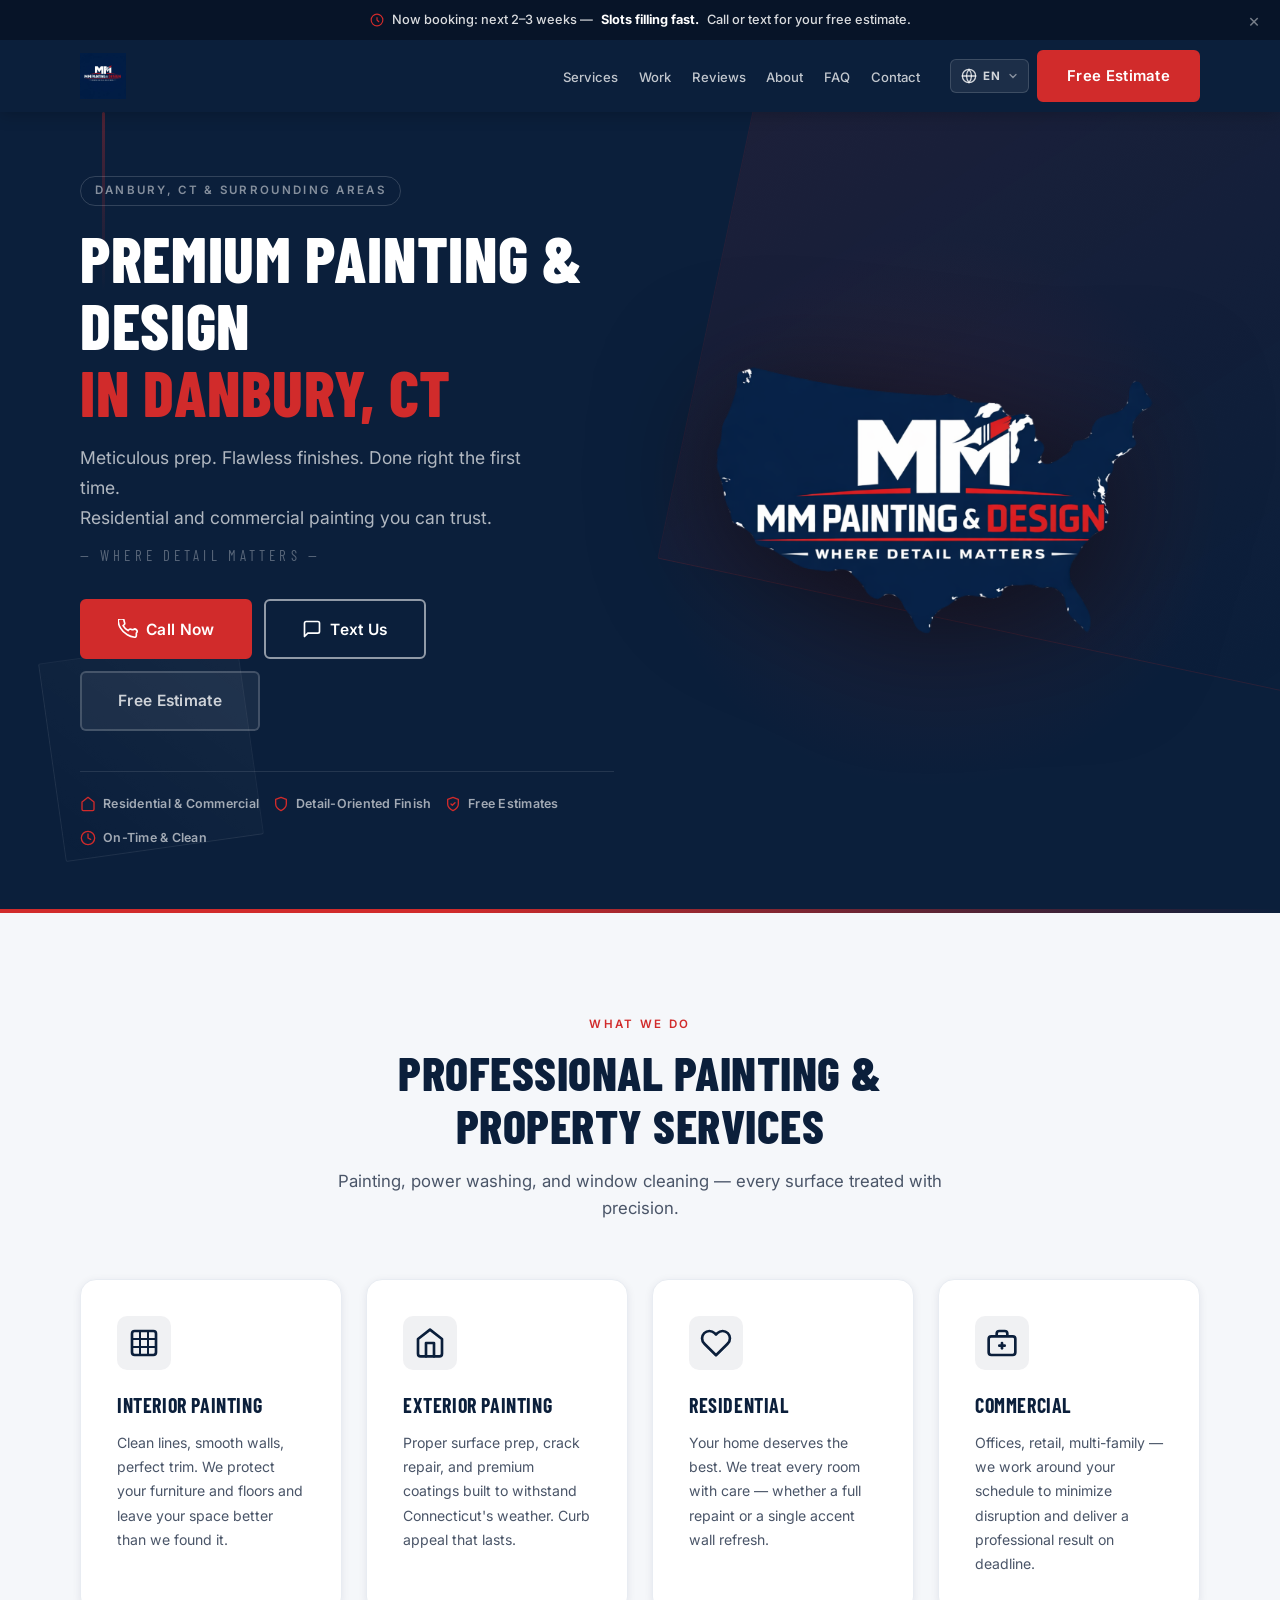
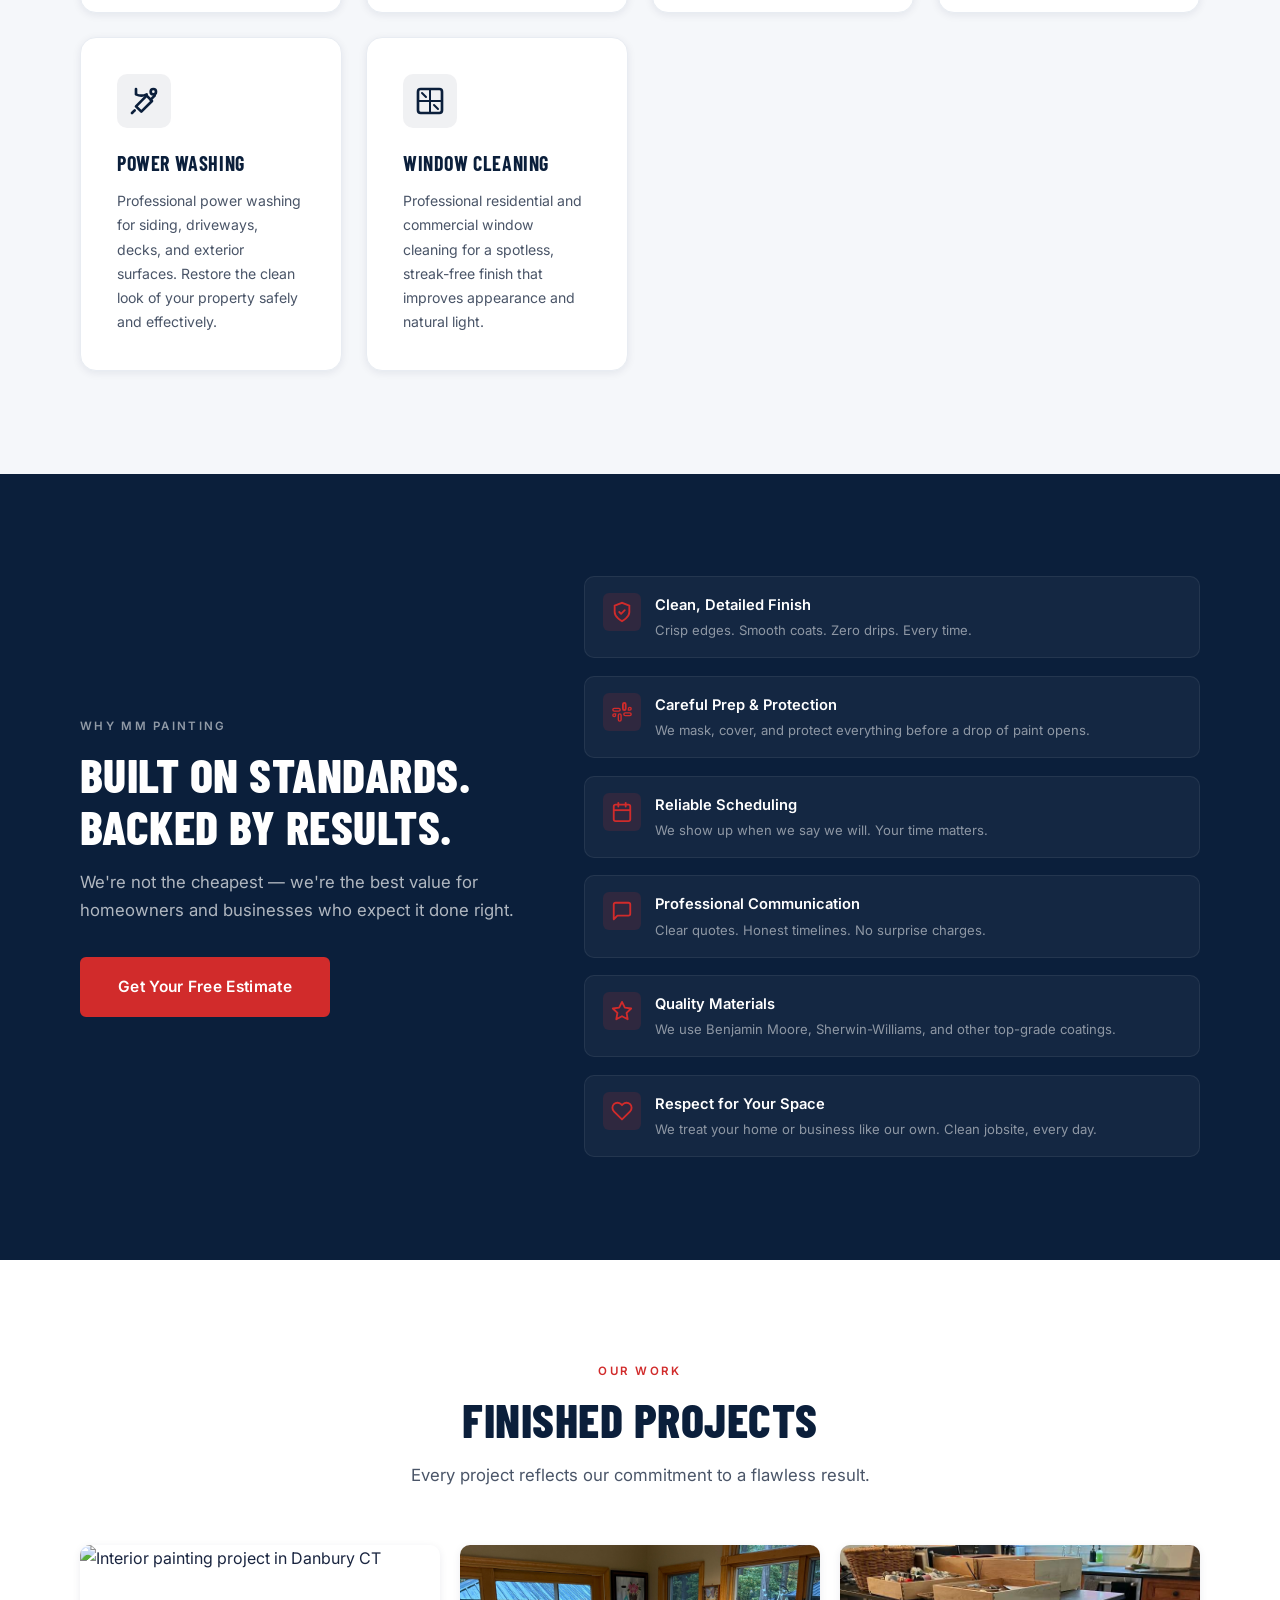
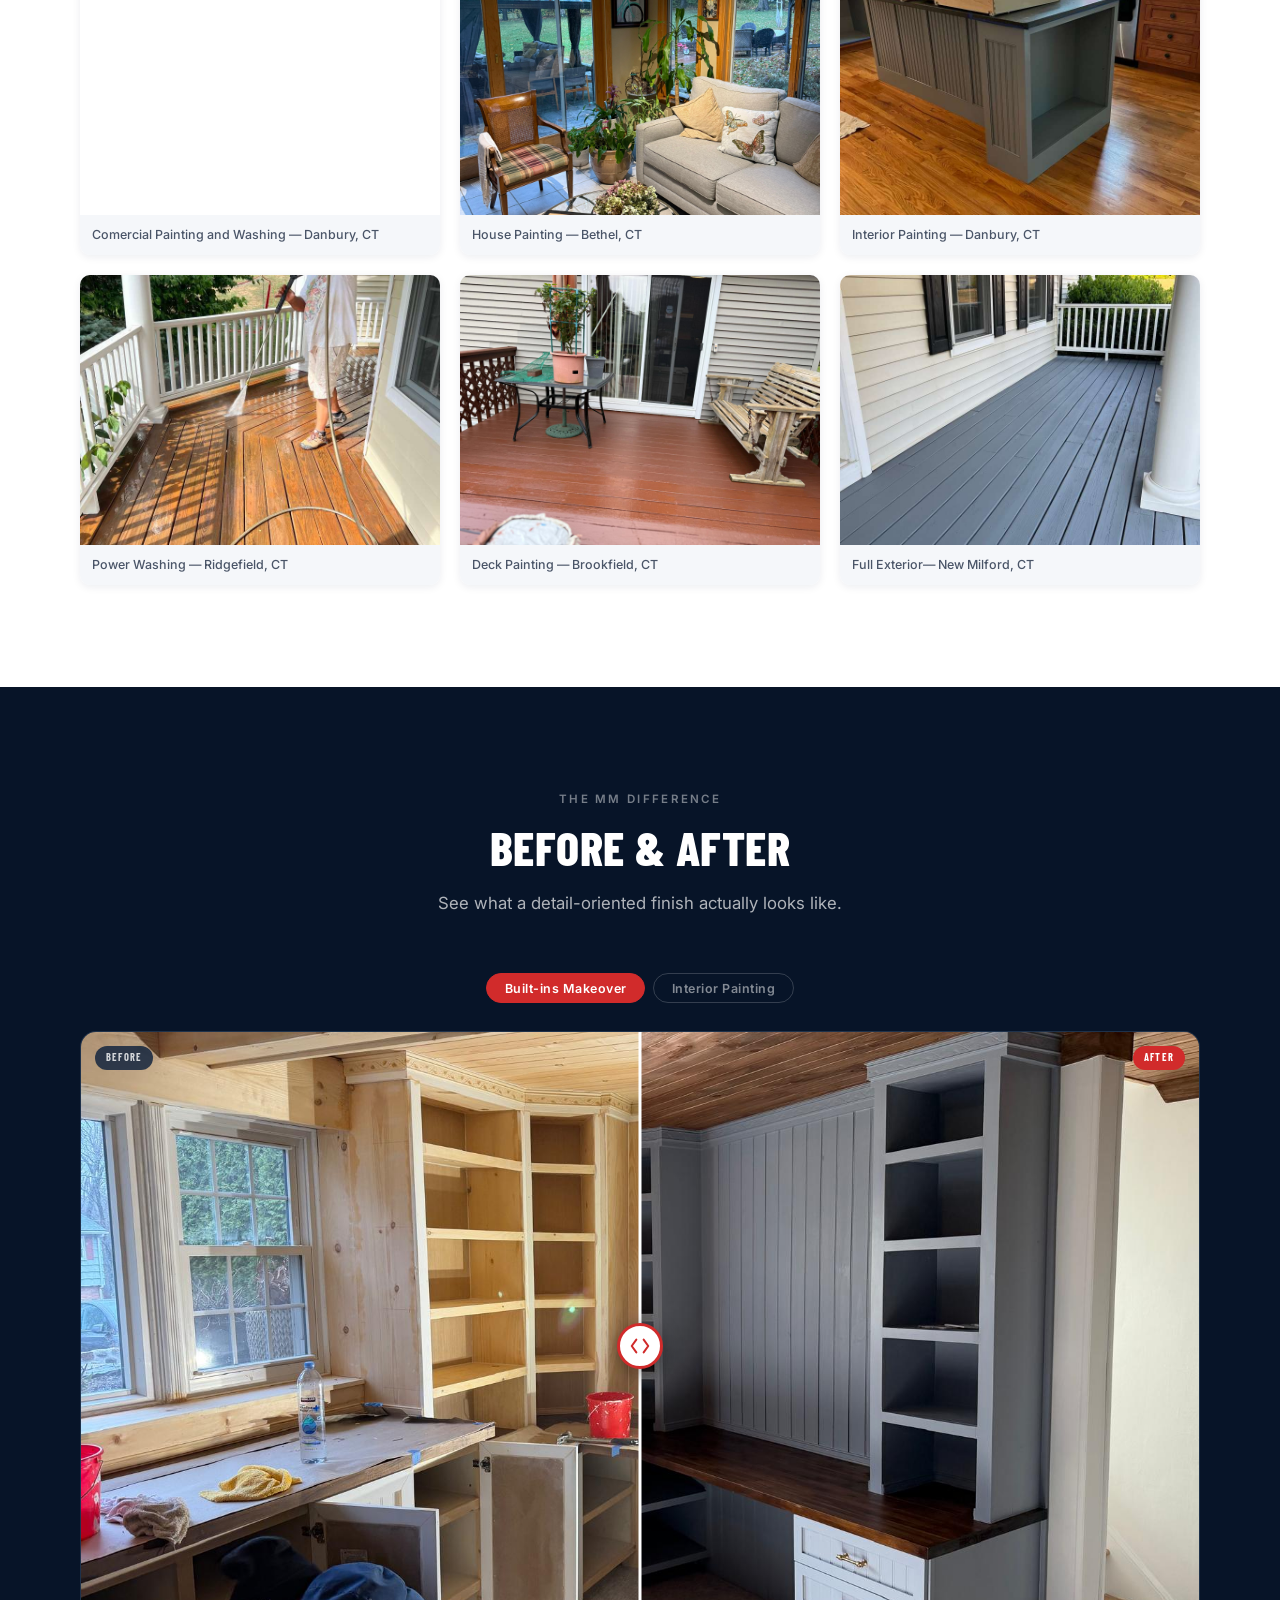
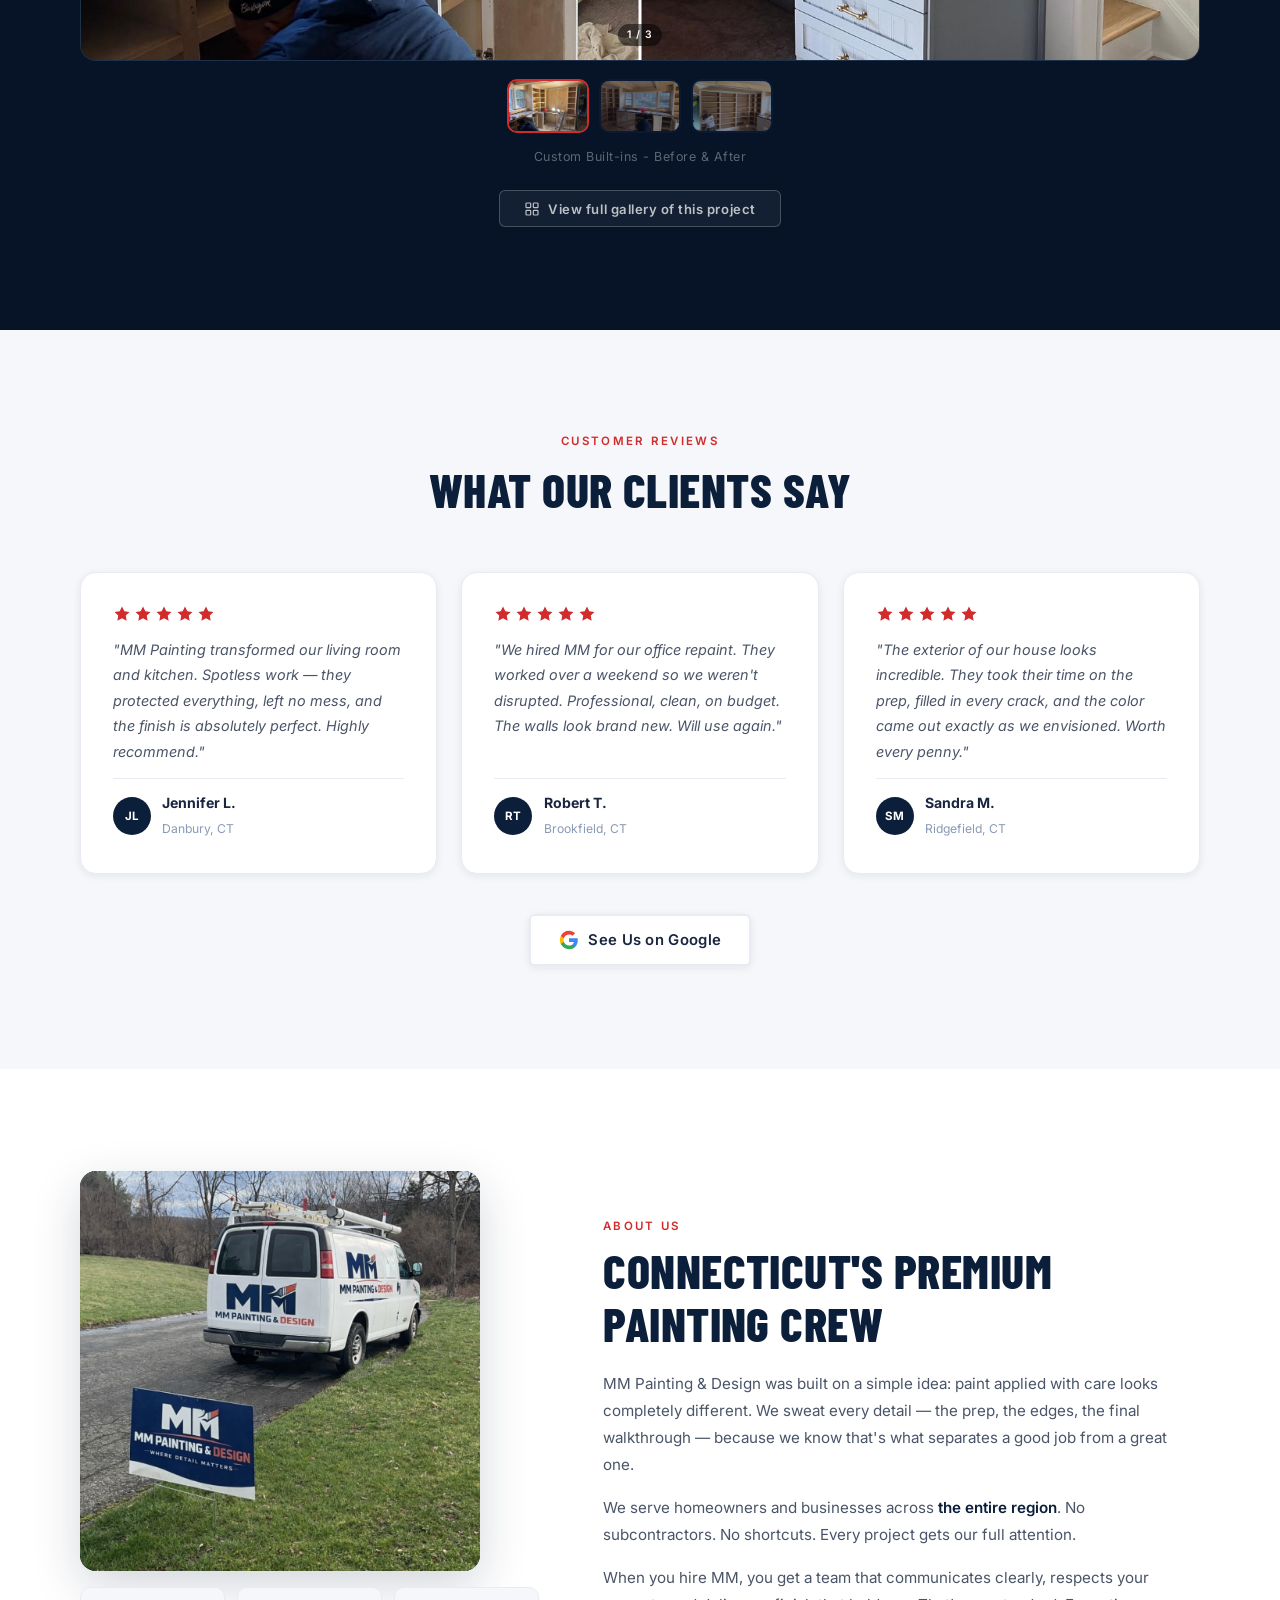
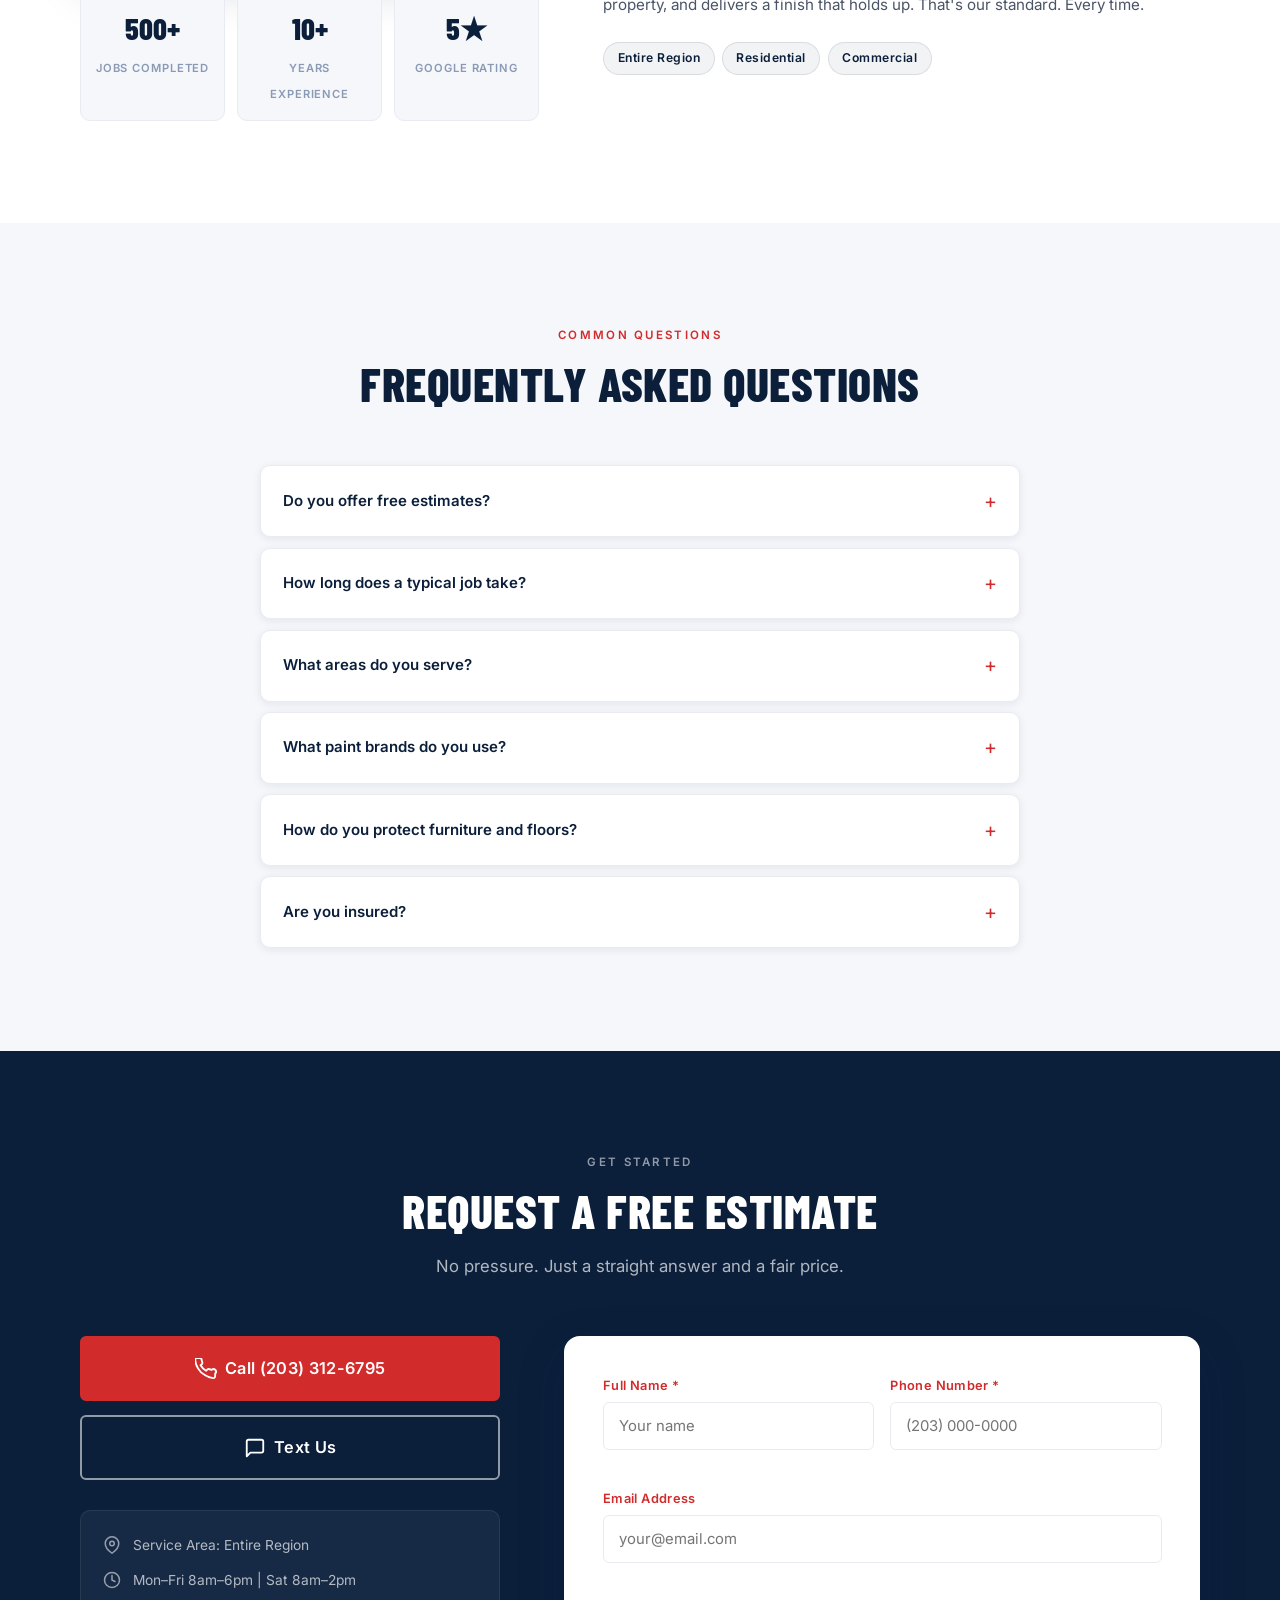
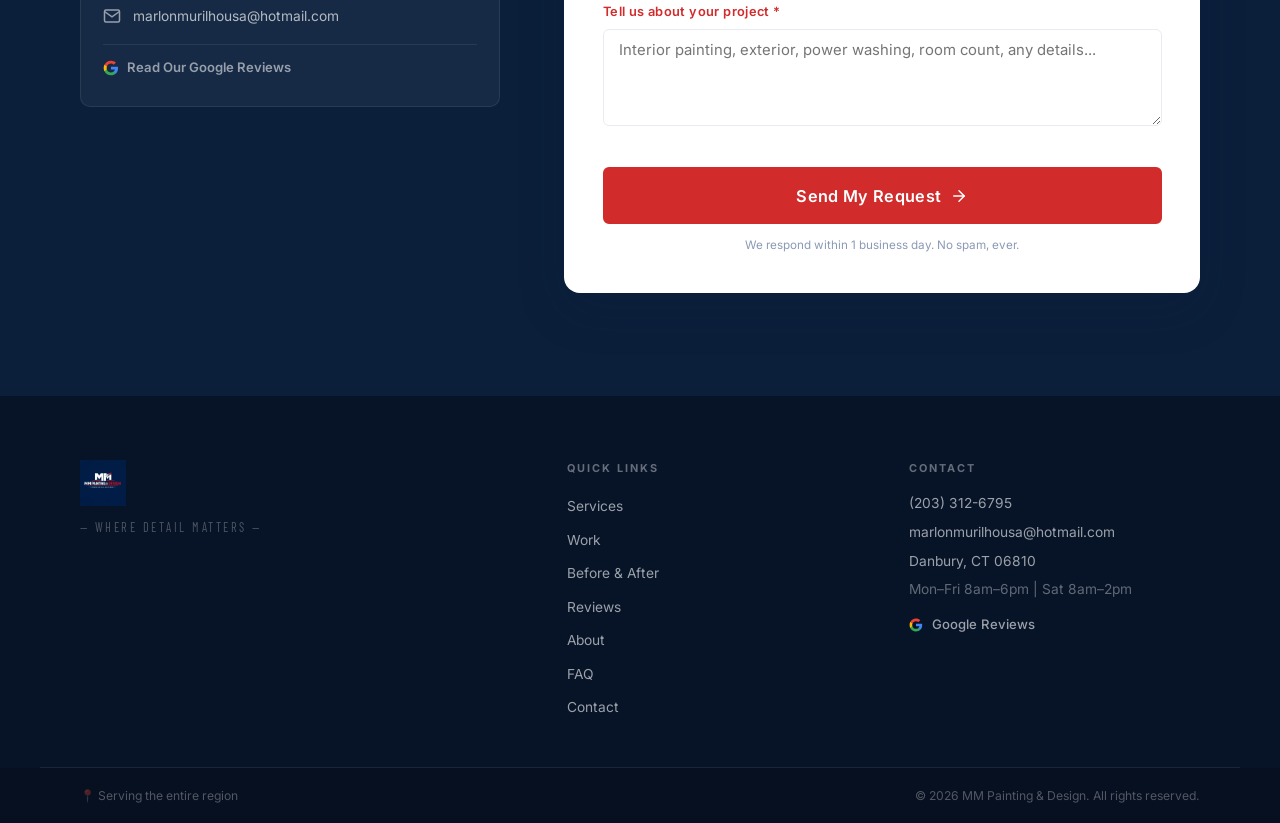
==== index.html @ 4b8ba96d "Add files via upload" ====
<!DOCTYPE html>
<html lang="en">
<head>
  <meta charset="UTF-8" />
  <meta name="viewport" content="width=device-width, initial-scale=1.0" />
  <meta http-equiv="X-UA-Compatible" content="IE=edge" />

  <title>MM Painting &amp; Design | Painting, Power Washing &amp; Window Cleaning in Danbury, CT</title>
  <meta name="description" content="MM Painting &amp; Design delivers premium residential and commercial painting, power washing, and window cleaning in Danbury, CT and surrounding areas. Detail-oriented finish. Free estimates. Call today." />
  <meta name="keywords" content="painting contractor Danbury CT, power washing Danbury CT, window cleaning Danbury CT, house painter Danbury, commercial painting Connecticut, interior painting Bethel CT, exterior painting Ridgefield CT" />
  <link rel="canonical" href="https://www.mmpaintingdesign.com/" />

  <meta property="og:title" content="MM Painting &amp; Design | Where Detail Matters" />
  <meta property="og:description" content="Premium residential &amp; commercial painting, power washing &amp; window cleaning in Danbury, CT. Detail-oriented. Reliable. Free estimates." />
  <meta property="og:type" content="website" />
  <meta property="og:url" content="https://www.mmpaintingdesign.com/" />
  <meta property="og:image" content="https://www.mmpaintingdesign.com/mm-logo-main.png" />
  <meta property="og:locale" content="en_US" />
  <meta name="twitter:card" content="summary_large_image" />

  <script type="application/ld+json">
  {
    "@context": "https://schema.org",
    "@type": "LocalBusiness",
    "name": "MM Painting & Design",
    "description": "Premium residential and commercial painting, power washing, and window cleaning services in Danbury, CT and surrounding areas.",
    "url": "https://www.mmpaintingdesign.com",
    "telephone": "+12033126795",
    "email": "marlonmurilhousa@hotmail.com",
    "image": "https://www.mmpaintingdesign.com/mm-logo-main.png",
    "slogan": "Where Detail Matters",
    "priceRange": "$$",
    "address": {
      "@type": "PostalAddress",
      "addressLocality": "Danbury",
      "addressRegion": "CT",
      "postalCode": "06810",
      "addressCountry": "US"
    },
    "geo": { "@type": "GeoCoordinates", "latitude": 41.3948, "longitude": -73.4540 },
    "openingHoursSpecification": [
      { "@type": "OpeningHoursSpecification", "dayOfWeek": ["Monday","Tuesday","Wednesday","Thursday","Friday"], "opens": "08:00", "closes": "18:00" },
      { "@type": "OpeningHoursSpecification", "dayOfWeek": "Saturday", "opens": "08:00", "closes": "14:00" }
    ],
    "areaServed": [
      {"@type":"City","name":"Danbury"},{"@type":"City","name":"Bethel"},
      {"@type":"City","name":"Brookfield"},{"@type":"City","name":"Ridgefield"},{"@type":"City","name":"New Milford"}
    ],
    "serviceType": ["Interior Painting","Exterior Painting","Residential Painting","Commercial Painting","Power Washing","Window Cleaning"],
    "contactPoint": {
      "@type": "ContactPoint",
      "telephone": "+12033126795",
      "email": "marlonmurilhousa@hotmail.com",
      "contactType": "customer service",
      "availableLanguage": ["English","Portuguese","Spanish"]
    }
  }
  </script>

  <link rel="stylesheet" href="styles.css" />
</head>
<body>

  <!-- ===== NOTIFICATION BAR ===== -->
  <div class="notif-bar" id="notifBar" role="status" aria-live="polite">
    <span>
      <svg width="14" height="14" viewBox="0 0 24 24" fill="none" aria-hidden="true"><circle cx="12" cy="12" r="10" stroke="#D12B2B" stroke-width="2"/><path d="M12 8v4l3 3" stroke="#D12B2B" stroke-width="2" stroke-linecap="round"/></svg>
      <span data-i18n="notif_text">Now booking: next 2–3 weeks — <strong>Slots filling fast.</strong> Call or text for your free estimate.</span>
    </span>
    <button class="notif-close" aria-label="Close notification" onclick="this.closest('.notif-bar').remove()">×</button>
  </div>

  <!-- ===== STICKY HEADER ===== -->
  <header class="site-header" id="siteHeader" role="banner">
    <div class="container header-inner">

      <!-- LOGO -->
      <a href="#hero" class="logo-link" aria-label="MM Painting &amp; Design - Home">
        <img src="logo-dark.png" alt="MM Painting &amp; Design" class="logo-img" width="160" height="56" loading="eager" />
      </a>

      <!-- DESKTOP NAV -->
      <nav class="main-nav" id="mainNav" role="navigation" aria-label="Main navigation">
        <ul class="nav-list" role="list">
          <li><a href="#services" class="nav-link" data-i18n="nav_services">Services</a></li>
          <li><a href="#work"     class="nav-link" data-i18n="nav_work">Work</a></li>
          <li><a href="#reviews"  class="nav-link" data-i18n="nav_reviews">Reviews</a></li>
          <li><a href="#about"    class="nav-link" data-i18n="nav_about">About</a></li>
          <li><a href="#faq"      class="nav-link" data-i18n="nav_faq">FAQ</a></li>
          <li><a href="#contact"  class="nav-link" data-i18n="nav_contact">Contact</a></li>
        </ul>

        <!-- LANGUAGE SWITCHER (desktop) -->
        <div class="lang-switcher" id="langSwitcher" role="navigation" aria-label="Language selector">
          <button class="lang-btn" id="langBtn" aria-haspopup="listbox" aria-expanded="false" aria-label="Select language">
            <svg width="16" height="16" viewBox="0 0 24 24" fill="none" aria-hidden="true" stroke="currentColor" stroke-width="2" stroke-linecap="round" stroke-linejoin="round"><circle cx="12" cy="12" r="10"/><line x1="2" y1="12" x2="22" y2="12"/><path d="M12 2a15.3 15.3 0 010 20M12 2a15.3 15.3 0 000 20"/></svg>
            <span class="lang-current" id="langCurrent">EN</span>
            <svg class="lang-chevron" width="12" height="12" viewBox="0 0 24 24" fill="none" aria-hidden="true" stroke="currentColor" stroke-width="2.5" stroke-linecap="round"><polyline points="6 9 12 15 18 9"/></svg>
          </button>
          <ul class="lang-dropdown" id="langDropdown" role="listbox" aria-label="Available languages" hidden>
            <li role="option" data-lang="en" aria-selected="true"><span class="lang-code">EN</span><span class="lang-name">English</span></li>
            <li role="option" data-lang="pt"><span class="lang-code">PT</span><span class="lang-name">Português</span></li>
            <li role="option" data-lang="es"><span class="lang-code">ES</span><span class="lang-name">Español</span></li>
          </ul>
        </div>

        <a href="#contact" class="btn btn-primary nav-cta" data-i18n="nav_cta">Free Estimate</a>
      </nav>

      <!-- HEADER RIGHT (mobile: lang + hamburger) -->
      <div class="header-right-mobile">
        <!-- LANGUAGE SWITCHER (mobile header) -->
        <div class="lang-switcher lang-switcher-mobile" id="langSwitcherMobile" role="navigation" aria-label="Language selector">
          <button class="lang-btn" id="langBtnMobile" aria-haspopup="listbox" aria-expanded="false" aria-label="Select language">
            <svg width="15" height="15" viewBox="0 0 24 24" fill="none" aria-hidden="true" stroke="currentColor" stroke-width="2" stroke-linecap="round" stroke-linejoin="round"><circle cx="12" cy="12" r="10"/><line x1="2" y1="12" x2="22" y2="12"/><path d="M12 2a15.3 15.3 0 010 20M12 2a15.3 15.3 0 000 20"/></svg>
            <span class="lang-current" id="langCurrentMobile">EN</span>
          </button>
          <ul class="lang-dropdown lang-dropdown-mobile" id="langDropdownMobile" role="listbox" hidden>
            <li role="option" data-lang="en" data-mobile="true" aria-selected="true"><span class="lang-code">EN</span><span class="lang-name">English</span></li>
            <li role="option" data-lang="pt" data-mobile="true"><span class="lang-code">PT</span><span class="lang-name">Português</span></li>
            <li role="option" data-lang="es" data-mobile="true"><span class="lang-code">ES</span><span class="lang-name">Español</span></li>
          </ul>
        </div>

        <button class="hamburger" id="hamburger" aria-label="Toggle navigation menu" aria-expanded="false" aria-controls="mobileNavOverlay">
          <span class="hamburger-line"></span>
          <span class="hamburger-line"></span>
          <span class="hamburger-line"></span>
        </button>
      </div>

    </div>
  </header>

  <!-- ===== MOBILE NAV OVERLAY ===== -->
  <div class="mobile-nav-overlay" id="mobileNavOverlay" aria-hidden="true">
    <nav class="mobile-nav" aria-label="Mobile navigation">
      <ul class="mobile-nav-list" role="list">
        <li><a href="#services" class="mobile-nav-link" data-i18n="nav_services">Services</a></li>
        <li><a href="#work"     class="mobile-nav-link" data-i18n="nav_work">Work</a></li>
        <li><a href="#reviews"  class="mobile-nav-link" data-i18n="nav_reviews">Reviews</a></li>
        <li><a href="#about"    class="mobile-nav-link" data-i18n="nav_about">About</a></li>
        <li><a href="#faq"      class="mobile-nav-link" data-i18n="nav_faq">FAQ</a></li>
        <li><a href="#contact"  class="mobile-nav-link" data-i18n="nav_contact">Contact</a></li>
      </ul>
      <div class="mobile-nav-actions">
        <a href="tel:+12033126795" class="btn btn-primary btn-full">
          <svg width="18" height="18" viewBox="0 0 24 24" fill="none" aria-hidden="true"><path d="M22 16.92v3a2 2 0 01-2.18 2 19.79 19.79 0 01-8.63-3.07A19.5 19.5 0 013.07 11 19.79 19.79 0 01.22 2.38 2 2 0 012.22 0h3a2 2 0 012 1.72c.127.96.361 1.903.7 2.81a2 2 0 01-.45 2.11L6.09 7.91a16 16 0 006 6l1.27-1.27a2 2 0 012.11-.45c.907.339 1.85.573 2.81.7A2 2 0 0122 16.92z" stroke="currentColor" stroke-width="2" stroke-linecap="round" stroke-linejoin="round"/></svg>
          <span data-i18n="btn_call">Call Now</span>
        </a>
        <a href="sms:+12033126795" class="btn btn-outline btn-full"><span data-i18n="btn_text">Text Us</span></a>
      </div>
    </nav>
  </div>

  <main>

    <!-- ===== HERO SECTION ===== -->
    <section class="hero" id="hero" aria-labelledby="heroHeading">
      <div class="hero-bg" aria-hidden="true">
        <div class="hero-geo hero-geo-1"></div>
        <div class="hero-geo hero-geo-2"></div>
        <div class="hero-geo hero-geo-3"></div>
        <div class="hero-accent-line"></div>
      </div>

      <div class="container hero-layout">

        <!-- LEFT: Text + CTAs -->
        <div class="hero-content">
          <div class="hero-eyebrow">
            <span class="eyebrow-text" data-i18n="hero_location">Danbury, CT &amp; Surrounding Areas</span>
          </div>
          <h1 class="hero-headline" id="heroHeading">
            <span data-i18n="hero_h1_line1">Premium Painting &amp; Design</span><br />
            <em class="hero-headline-em" data-i18n="hero_h1_line2">in Danbury, CT</em>
          </h1>
          <p class="hero-sub" data-i18n="hero_sub">
            Meticulous prep. Flawless finishes. Done right the first time.<br />
            Residential and commercial painting you can trust.
          </p>
          <p class="hero-tagline">— <span data-i18n="hero_tagline">Where Detail Matters</span> —</p>

          <div class="hero-ctas">
            <a href="tel:+12033126795" class="btn btn-primary btn-lg" aria-label="Call MM Painting &amp; Design at 203-312-6795">
              <svg width="20" height="20" viewBox="0 0 24 24" fill="none" aria-hidden="true"><path d="M22 16.92v3a2 2 0 01-2.18 2 19.79 19.79 0 01-8.63-3.07A19.5 19.5 0 013.07 11 19.79 19.79 0 01.22 2.38 2 2 0 012.22 0h3a2 2 0 012 1.72c.127.96.361 1.903.7 2.81a2 2 0 01-.45 2.11L6.09 7.91a16 16 0 006 6l1.27-1.27a2 2 0 012.11-.45c.907.339 1.85.573 2.81.7A2 2 0 0122 16.92z" stroke="currentColor" stroke-width="2" stroke-linecap="round" stroke-linejoin="round"/></svg>
              <span data-i18n="btn_call">Call Now</span>
            </a>
            <a href="sms:+12033126795" class="btn btn-outline-light btn-lg" aria-label="Text MM Painting &amp; Design">
              <svg width="20" height="20" viewBox="0 0 24 24" fill="none" aria-hidden="true"><path d="M21 15a2 2 0 01-2 2H7l-4 4V5a2 2 0 012-2h14a2 2 0 012 2z" stroke="currentColor" stroke-width="2" stroke-linecap="round" stroke-linejoin="round"/></svg>
              <span data-i18n="btn_text">Text Us</span>
            </a>
            <a href="#contact" class="btn btn-ghost-light btn-lg">
              <span data-i18n="btn_estimate">Free Estimate</span>
            </a>
          </div>

          <!-- Trust Badges -->
          <div class="trust-badges" role="list">
            <div class="trust-badge" role="listitem">
              <svg width="16" height="16" viewBox="0 0 24 24" fill="none" aria-hidden="true"><path d="M3 9l9-7 9 7v11a2 2 0 01-2 2H5a2 2 0 01-2-2z" stroke="#D12B2B" stroke-width="2" stroke-linecap="round" stroke-linejoin="round"/></svg>
              <span data-i18n="badge_res">Residential &amp; Commercial</span>
            </div>
            <div class="trust-badge" role="listitem">
              <svg width="16" height="16" viewBox="0 0 24 24" fill="none" aria-hidden="true"><path d="M12 22s8-4 8-10V5l-8-3-8 3v7c0 6 8 10 8 10z" stroke="#D12B2B" stroke-width="2" stroke-linecap="round" stroke-linejoin="round"/></svg>
              <span data-i18n="badge_detail">Detail-Oriented Finish</span>
            </div>
            <div class="trust-badge" role="listitem">
              <svg width="16" height="16" viewBox="0 0 24 24" fill="none" aria-hidden="true"><path d="M12 22s8-4 8-10V5l-8-3-8 3v7c0 6 8 10 8 10z" stroke="#D12B2B" stroke-width="2" stroke-linecap="round" stroke-linejoin="round"/><polyline points="9 12 11 14 15 10" stroke="#D12B2B" stroke-width="2" stroke-linecap="round" stroke-linejoin="round"/></svg>
              <span data-i18n="badge_free">Free Estimates</span>
            </div>
            <div class="trust-badge" role="listitem">
              <svg width="16" height="16" viewBox="0 0 24 24" fill="none" aria-hidden="true"><circle cx="12" cy="12" r="10" stroke="#D12B2B" stroke-width="2"/><polyline points="12 6 12 12 16 14" stroke="#D12B2B" stroke-width="2" stroke-linecap="round" stroke-linejoin="round"/></svg>
              <span data-i18n="badge_ontime">On-Time &amp; Clean</span>
            </div>
          </div>
        </div><!-- /hero-content -->

        <!-- RIGHT: Hero Brand Logo -->
        <div class="hero-logo-col" aria-hidden="true">
          <div class="hero-logo-wrap">
            <img
              src="mm-logo-main.png"
              alt=""
              class="hero-logo-img"
              width="520"
              height="520"
              loading="eager"
              fetchpriority="high"
            />
          </div>
        </div>

      </div><!-- /hero-layout -->
    </section>

    <!-- ===== SERVICES SECTION ===== -->
    <section class="section services-section" id="services" aria-labelledby="servicesHeading">
      <div class="container">
        <div class="section-header">
          <span class="section-eyebrow" data-i18n="svc_eyebrow">What We Do</span>
          <h2 class="section-title" id="servicesHeading" data-i18n="svc_title">Professional Painting &amp; Property Services</h2>
          <p class="section-sub" data-i18n="svc_sub">Painting, power washing, and window cleaning — every surface treated with precision.</p>
        </div>

        <div class="services-grid">

          <article class="service-card">
            <div class="service-icon" aria-hidden="true">
              <svg width="32" height="32" viewBox="0 0 24 24" fill="none"><rect x="3" y="3" width="18" height="18" rx="2" stroke="currentColor" stroke-width="2"/><path d="M9 3v18M15 3v18M3 9h18M3 15h18" stroke="currentColor" stroke-width="1.5"/></svg>
            </div>
            <h3 class="service-title" data-i18n="svc1_title">Interior Painting</h3>
            <p class="service-desc" data-i18n="svc1_desc">Clean lines, smooth walls, perfect trim. We protect your furniture and floors and leave your space better than we found it.</p>
          </article>

          <article class="service-card">
            <div class="service-icon" aria-hidden="true">
              <svg width="32" height="32" viewBox="0 0 24 24" fill="none"><path d="M3 9l9-7 9 7v11a2 2 0 01-2 2H5a2 2 0 01-2-2z" stroke="currentColor" stroke-width="2" stroke-linecap="round" stroke-linejoin="round"/><polyline points="9 22 9 12 15 12 15 22" stroke="currentColor" stroke-width="2" stroke-linecap="round" stroke-linejoin="round"/></svg>
            </div>
            <h3 class="service-title" data-i18n="svc2_title">Exterior Painting</h3>
            <p class="service-desc" data-i18n="svc2_desc">Proper surface prep, crack repair, and premium coatings built to withstand Connecticut's weather. Curb appeal that lasts.</p>
          </article>

          <article class="service-card">
            <div class="service-icon" aria-hidden="true">
              <svg width="32" height="32" viewBox="0 0 24 24" fill="none"><path d="M20.84 4.61a5.5 5.5 0 00-7.78 0L12 5.67l-1.06-1.06a5.5 5.5 0 00-7.78 7.78l1.06 1.06L12 21.23l7.78-7.78 1.06-1.06a5.5 5.5 0 000-7.78z" stroke="currentColor" stroke-width="2" stroke-linecap="round" stroke-linejoin="round"/></svg>
            </div>
            <h3 class="service-title" data-i18n="svc3_title">Residential</h3>
            <p class="service-desc" data-i18n="svc3_desc">Your home deserves the best. We treat every room with care — whether a full repaint or a single accent wall refresh.</p>
          </article>

          <article class="service-card">
            <div class="service-icon" aria-hidden="true">
              <svg width="32" height="32" viewBox="0 0 24 24" fill="none"><rect x="2" y="7" width="20" height="14" rx="2" stroke="currentColor" stroke-width="2"/><path d="M16 7V5a2 2 0 00-2-2h-4a2 2 0 00-2 2v2" stroke="currentColor" stroke-width="2"/><line x1="12" y1="12" x2="12" y2="16" stroke="currentColor" stroke-width="2" stroke-linecap="round"/><line x1="10" y1="14" x2="14" y2="14" stroke="currentColor" stroke-width="2" stroke-linecap="round"/></svg>
            </div>
            <h3 class="service-title" data-i18n="svc4_title">Commercial</h3>
            <p class="service-desc" data-i18n="svc4_desc">Offices, retail, multi-family — we work around your schedule to minimize disruption and deliver a professional result on deadline.</p>
          </article>

          <article class="service-card">
            <div class="service-icon" aria-hidden="true">
              <!-- Power Washing icon -->
              <svg width="32" height="32" viewBox="0 0 24 24" fill="none"><path d="M6 3v4M6 7c0 0 2 1 4 1s4-1 4-1" stroke="currentColor" stroke-width="2" stroke-linecap="round"/><path d="M14 8l4 4-8 8-4-4 8-8z" stroke="currentColor" stroke-width="2" stroke-linecap="round" stroke-linejoin="round"/><path d="M17 11l3-3" stroke="currentColor" stroke-width="2" stroke-linecap="round"/><path d="M5 19l-2 2" stroke="currentColor" stroke-width="2" stroke-linecap="round"/><circle cx="19" cy="5" r="2" stroke="currentColor" stroke-width="2"/></svg>
            </div>
            <h3 class="service-title" data-i18n="svc5_title">Power Washing</h3>
            <p class="service-desc" data-i18n="svc5_desc">Professional power washing for siding, driveways, decks, and exterior surfaces. Restore the clean look of your property safely and effectively.</p>
          </article>

          <article class="service-card">
            <div class="service-icon" aria-hidden="true">
              <!-- Window Cleaning icon -->
              <svg width="32" height="32" viewBox="0 0 24 24" fill="none"><rect x="3" y="3" width="18" height="18" rx="2" stroke="currentColor" stroke-width="2"/><line x1="3" y1="12" x2="21" y2="12" stroke="currentColor" stroke-width="1.5"/><line x1="12" y1="3" x2="12" y2="21" stroke="currentColor" stroke-width="1.5"/><path d="M6 6l3 3M18 18l-3-3" stroke="currentColor" stroke-width="1.5" stroke-linecap="round"/></svg>
            </div>
            <h3 class="service-title" data-i18n="svc6_title">Window Cleaning</h3>
            <p class="service-desc" data-i18n="svc6_desc">Professional residential and commercial window cleaning for a spotless, streak-free finish that improves appearance and natural light.</p>
          </article>

        </div>
      </div>
    </section>

    <!-- ===== WHY MM ===== -->
    <section class="section why-section" id="why" aria-labelledby="whyHeading">
      <div class="container">
        <div class="why-inner">
          <div class="why-text-col">
            <span class="section-eyebrow light" data-i18n="why_eyebrow">Why MM Painting</span>
            <h2 class="section-title light" id="whyHeading" data-i18n="why_title">Built on Standards.<br />Backed by Results.</h2>
            <p class="section-sub light" data-i18n="why_sub">We're not the cheapest — we're the best value for homeowners and businesses who expect it done right.</p>
            <a href="#contact" class="btn btn-primary btn-lg why-cta" data-i18n="why_cta">Get Your Free Estimate</a>
          </div>
          <div class="why-list-col">
            <ul class="why-list" role="list">
              <li class="why-item">
                <span class="why-icon" aria-hidden="true"><svg width="22" height="22" viewBox="0 0 24 24" fill="none"><path d="M12 22s8-4 8-10V5l-8-3-8 3v7c0 6 8 10 8 10z" stroke="currentColor" stroke-width="2" stroke-linecap="round"/><polyline points="9 12 11 14 15 10" stroke="currentColor" stroke-width="2" stroke-linecap="round" stroke-linejoin="round"/></svg></span>
                <div><strong data-i18n="why1_title">Clean, Detailed Finish</strong><p data-i18n="why1_desc">Crisp edges. Smooth coats. Zero drips. Every time.</p></div>
              </li>
              <li class="why-item">
                <span class="why-icon" aria-hidden="true"><svg width="22" height="22" viewBox="0 0 24 24" fill="none"><path d="M14.5 10c-.83 0-1.5-.67-1.5-1.5v-5c0-.83.67-1.5 1.5-1.5s1.5.67 1.5 1.5v5c0 .83-.67 1.5-1.5 1.5z" stroke="currentColor" stroke-width="2"/><path d="M20.5 10H19V8.5c0-.83.67-1.5 1.5-1.5s1.5.67 1.5 1.5-.67 1.5-1.5 1.5zM9.5 14c.83 0 1.5.67 1.5 1.5v5c0 .83-.67 1.5-1.5 1.5S8 21.33 8 20.5v-5c0-.83.67-1.5 1.5-1.5zM3.5 14H5v1.5c0 .83-.67 1.5-1.5 1.5S2 16.33 2 15.5 2.67 14 3.5 14zM14 14.5c0-.83.67-1.5 1.5-1.5h5c.83 0 1.5.67 1.5 1.5s-.67 1.5-1.5 1.5h-5c-.83 0-1.5-.67-1.5-1.5zM10 9.5C10 8.67 9.33 8 8.5 8h-5C2.67 8 2 8.67 2 9.5S2.67 11 3.5 11h5c.83 0 1.5-.67 1.5-1.5z" stroke="currentColor" stroke-width="1.5"/></svg></span>
                <div><strong data-i18n="why2_title">Careful Prep &amp; Protection</strong><p data-i18n="why2_desc">We mask, cover, and protect everything before a drop of paint opens.</p></div>
              </li>
              <li class="why-item">
                <span class="why-icon" aria-hidden="true"><svg width="22" height="22" viewBox="0 0 24 24" fill="none"><rect x="3" y="4" width="18" height="18" rx="2" stroke="currentColor" stroke-width="2"/><line x1="16" y1="2" x2="16" y2="6" stroke="currentColor" stroke-width="2" stroke-linecap="round"/><line x1="8" y1="2" x2="8" y2="6" stroke="currentColor" stroke-width="2" stroke-linecap="round"/><line x1="3" y1="10" x2="21" y2="10" stroke="currentColor" stroke-width="2"/></svg></span>
                <div><strong data-i18n="why3_title">Reliable Scheduling</strong><p data-i18n="why3_desc">We show up when we say we will. Your time matters.</p></div>
              </li>
              <li class="why-item">
                <span class="why-icon" aria-hidden="true"><svg width="22" height="22" viewBox="0 0 24 24" fill="none"><path d="M21 15a2 2 0 01-2 2H7l-4 4V5a2 2 0 012-2h14a2 2 0 012 2z" stroke="currentColor" stroke-width="2" stroke-linecap="round" stroke-linejoin="round"/></svg></span>
                <div><strong data-i18n="why4_title">Professional Communication</strong><p data-i18n="why4_desc">Clear quotes. Honest timelines. No surprise charges.</p></div>
              </li>
              <li class="why-item">
                <span class="why-icon" aria-hidden="true"><svg width="22" height="22" viewBox="0 0 24 24" fill="none"><path d="M12 2l3.09 6.26L22 9.27l-5 4.87 1.18 6.88L12 17.77l-6.18 3.25L7 14.14 2 9.27l6.91-1.01L12 2z" stroke="currentColor" stroke-width="2" stroke-linecap="round" stroke-linejoin="round"/></svg></span>
                <div><strong data-i18n="why5_title">Quality Materials</strong><p data-i18n="why5_desc">We use Benjamin Moore, Sherwin-Williams, and other top-grade coatings.</p></div>
              </li>
              <li class="why-item">
                <span class="why-icon" aria-hidden="true"><svg width="22" height="22" viewBox="0 0 24 24" fill="none"><path d="M20.84 4.61a5.5 5.5 0 00-7.78 0L12 5.67l-1.06-1.06a5.5 5.5 0 00-7.78 7.78l1.06 1.06L12 21.23l7.78-7.78 1.06-1.06a5.5 5.5 0 000-7.78z" stroke="currentColor" stroke-width="2" stroke-linecap="round" stroke-linejoin="round"/></svg></span>
                <div><strong data-i18n="why6_title">Respect for Your Space</strong><p data-i18n="why6_desc">We treat your home or business like our own. Clean jobsite, every day.</p></div>
              </li>
            </ul>
          </div>
        </div>
      </div>
    </section>

    <!-- ===== GALLERY ===== -->
   <!-- DEVELOPER NOTE: Replace .gallery-placeholder divs with <img> tags pointing to real photos -->
    <section class="section gallery-section" id="work" aria-labelledby="galleryHeading">
      <div class="container">
        <div class="section-header">
          <span class="section-eyebrow" data-i18n="gal_eyebrow">Our Work</span>
          <h2 class="section-title" id="galleryHeading" data-i18n="gal_title">Finished Projects</h2>
          <p class="section-sub" data-i18n="gal_sub">Every project reflects our commitment to a flawless result.</p>
        </div>
        <div class="gallery-grid" role="list">
          <figure class="gallery-item" role="listitem">
            <img src="trabalho-1.jpg" alt="Interior painting project in Danbury CT" class="gallery-img" loading="lazy" />
            <figcaption>Comercial Painting and Washing — Danbury, CT</figcaption>
          </figure>
          <figure class="gallery-item" role="listitem">
            <img src="trabalho2.jpg" alt="Exterior house painting in Danbury Connecticut" class="gallery-img" loading="lazy" />
            <figcaption>House Painting — Bethel, CT</figcaption>
          </figure>
          <figure class="gallery-item" role="listitem">
            <img src="trabalho3.jpg" alt="Commercial painting contractor Danbury CT" class="gallery-img" loading="lazy" />
            <figcaption>Interior Painting — Danbury, CT</figcaption>
          </figure>
          <figure class="gallery-item" role="listitem">
            <img src="trabalho-4.jpg" alt="Professional power washing service in Danbury CT" class="gallery-img" loading="lazy" />
            <figcaption>Power Washing — Ridgefield, CT</figcaption>
          </figure>
          <figure class="gallery-item" role="listitem">
            <img src="trabalho-5.jpg" alt="Full home exterior painting in Brookfield Connecticut" class="gallery-img" loading="lazy" />
            <figcaption>Deck Painting — Brookfield, CT</figcaption>
          </figure>
          <figure class="gallery-item" role="listitem">
            <img src="trabalho-6.jpg" alt="Window cleaning service in New Milford CT" class="gallery-img" loading="lazy" />
            <figcaption>Full Exterior— New Milford, CT</figcaption>
          </figure>
        </div>
      </div>
    </section>
    
<!-- ===== BEFORE & AFTER ===== -->
<section class="section before-after-section" id="transformations" aria-labelledby="beforeAfterHeading">
  <div class="container">
    <div class="section-header">
      <span class="section-eyebrow light" data-i18n="ba_eyebrow">The MM Difference</span>
      <h2 class="section-title light" id="beforeAfterHeading" data-i18n="ba_title">Before &amp; After</h2>
      <p class="section-sub light" data-i18n="ba_sub">See what a detail-oriented finish actually looks like.</p>
    </div>

    <div class="ba-wrapper">
      <div class="ba-tabs-row" id="baTabs"></div>

      <div class="ba-stage" id="baStage">
        <div class="ba-before" id="baBefore"></div>
        <div class="ba-after"  id="baAfter"></div>
        <div class="ba-divider-line" id="baDivLine"></div>
        <div class="ba-handle" id="baHandle">
          <svg width="22" height="22" viewBox="0 0 24 24" fill="none" aria-hidden="true">
            <path d="M8 5l-5 7 5 7M16 5l5 7-5 7" stroke="#D12B2B" stroke-width="2.2" stroke-linecap="round" stroke-linejoin="round"/>
          </svg>
        </div>
        <span class="ba-badge ba-badge-before" data-i18n="ba_before">Before</span>
        <span class="ba-badge ba-badge-after" data-i18n="ba_after">After</span>
        <span class="ba-counter" id="baCounter"></span>
      </div>

      <div class="ba-thumbs-row" id="baThumbs"></div>
      <p class="ba-caption-text" id="baCaption"></p>

      <div class="ba-gallery-btn-wrap">
        <button class="ba-gallery-btn" id="baGalBtn" aria-expanded="false">
          <svg viewBox="0 0 24 24" fill="none" stroke="currentColor" stroke-width="1.8" stroke-linecap="round" aria-hidden="true">
            <rect x="3" y="3" width="7" height="7" rx="1"/><rect x="14" y="3" width="7" height="7" rx="1"/>
            <rect x="3" y="14" width="7" height="7" rx="1"/><rect x="14" y="14" width="7" height="7" rx="1"/>
          </svg>
          <span>View full gallery of this project</span>
        </button>
      </div>

      <div class="ba-overlay" id="baOverlay" aria-hidden="true">
        <div class="ba-overlay-header">
          <span class="ba-overlay-title" id="baOverlayTitle"></span>
          <button class="ba-close-btn" id="baCloseOverlay" aria-label="Close gallery">
            <svg width="14" height="14" viewBox="0 0 24 24" fill="none" stroke="currentColor" stroke-width="2.2" stroke-linecap="round" aria-hidden="true">
              <line x1="18" y1="6" x2="6" y2="18"/><line x1="6" y1="6" x2="18" y2="18"/>
            </svg>
            <span data-i18n="ba_gallery_close">Close</span>
          </button>
        </div>
        <div class="ba-gal-grid" id="baGalGrid"></div>
      </div>

      <div class="ba-lightbox" id="baLightbox" aria-hidden="true">
        <div class="ba-lb-top">
          <span class="ba-lb-info" id="baLbInfo"></span>
          <button class="ba-lb-close" id="baLbClose" data-i18n="ba_gallery_close">Close</button>
        </div>
        <img class="ba-lb-img" id="baLbImg" src="" alt="" />
        <div class="ba-lb-nav">
          <button class="ba-lb-arrow" id="baLbPrev" aria-label="Previous photo">
            <svg viewBox="0 0 24 24" fill="none" stroke="currentColor" stroke-width="2.2" stroke-linecap="round" aria-hidden="true"><polyline points="15 18 9 12 15 6"/></svg>
          </button>
          <span class="ba-lb-info" id="baLbCount"></span>
          <button class="ba-lb-arrow" id="baLbNext" aria-label="Next photo">
            <svg viewBox="0 0 24 24" fill="none" stroke="currentColor" stroke-width="2.2" stroke-linecap="round" aria-hidden="true"><polyline points="9 18 15 12 9 6"/></svg>
          </button>
        </div>
      </div>
    </div>
  </div>
</section>

    <!-- ===== REVIEWS ===== -->
    <section class="section reviews-section" id="reviews" aria-labelledby="reviewsHeading">
      <div class="container">
        <div class="section-header">
          <span class="section-eyebrow" data-i18n="rev_eyebrow">Customer Reviews</span>
          <h2 class="section-title" id="reviewsHeading" data-i18n="rev_title">What Our Clients Say</h2>
        </div>
        <div class="reviews-grid">

          <article class="review-card">
            <div class="review-stars" aria-label="5 out of 5 stars">
              <svg width="18" height="18" viewBox="0 0 24 24" fill="#D12B2B" aria-hidden="true"><path d="M12 2l3.09 6.26L22 9.27l-5 4.87 1.18 6.88L12 17.77l-6.18 3.25L7 14.14 2 9.27l6.91-1.01L12 2z"/></svg>
              <svg width="18" height="18" viewBox="0 0 24 24" fill="#D12B2B" aria-hidden="true"><path d="M12 2l3.09 6.26L22 9.27l-5 4.87 1.18 6.88L12 17.77l-6.18 3.25L7 14.14 2 9.27l6.91-1.01L12 2z"/></svg>
              <svg width="18" height="18" viewBox="0 0 24 24" fill="#D12B2B" aria-hidden="true"><path d="M12 2l3.09 6.26L22 9.27l-5 4.87 1.18 6.88L12 17.77l-6.18 3.25L7 14.14 2 9.27l6.91-1.01L12 2z"/></svg>
              <svg width="18" height="18" viewBox="0 0 24 24" fill="#D12B2B" aria-hidden="true"><path d="M12 2l3.09 6.26L22 9.27l-5 4.87 1.18 6.88L12 17.77l-6.18 3.25L7 14.14 2 9.27l6.91-1.01L12 2z"/></svg>
              <svg width="18" height="18" viewBox="0 0 24 24" fill="#D12B2B" aria-hidden="true"><path d="M12 2l3.09 6.26L22 9.27l-5 4.87 1.18 6.88L12 17.77l-6.18 3.25L7 14.14 2 9.27l6.91-1.01L12 2z"/></svg>
            </div>
            <blockquote class="review-text" data-i18n="rev1_text">"MM Painting transformed our living room and kitchen. Spotless work — they protected everything, left no mess, and the finish is absolutely perfect. Highly recommend."</blockquote>
            <div class="review-author">
              <div class="review-avatar" aria-hidden="true">JL</div>
              <div><strong>Jennifer L.</strong><span>Danbury, CT</span></div>
            </div>
          </article>

          <article class="review-card">
            <div class="review-stars" aria-label="5 out of 5 stars">
              <svg width="18" height="18" viewBox="0 0 24 24" fill="#D12B2B" aria-hidden="true"><path d="M12 2l3.09 6.26L22 9.27l-5 4.87 1.18 6.88L12 17.77l-6.18 3.25L7 14.14 2 9.27l6.91-1.01L12 2z"/></svg>
              <svg width="18" height="18" viewBox="0 0 24 24" fill="#D12B2B" aria-hidden="true"><path d="M12 2l3.09 6.26L22 9.27l-5 4.87 1.18 6.88L12 17.77l-6.18 3.25L7 14.14 2 9.27l6.91-1.01L12 2z"/></svg>
              <svg width="18" height="18" viewBox="0 0 24 24" fill="#D12B2B" aria-hidden="true"><path d="M12 2l3.09 6.26L22 9.27l-5 4.87 1.18 6.88L12 17.77l-6.18 3.25L7 14.14 2 9.27l6.91-1.01L12 2z"/></svg>
              <svg width="18" height="18" viewBox="0 0 24 24" fill="#D12B2B" aria-hidden="true"><path d="M12 2l3.09 6.26L22 9.27l-5 4.87 1.18 6.88L12 17.77l-6.18 3.25L7 14.14 2 9.27l6.91-1.01L12 2z"/></svg>
              <svg width="18" height="18" viewBox="0 0 24 24" fill="#D12B2B" aria-hidden="true"><path d="M12 2l3.09 6.26L22 9.27l-5 4.87 1.18 6.88L12 17.77l-6.18 3.25L7 14.14 2 9.27l6.91-1.01L12 2z"/></svg>
            </div>
            <blockquote class="review-text" data-i18n="rev2_text">"We hired MM for our office repaint. They worked over a weekend so we weren't disrupted. Professional, clean, on budget. The walls look brand new. Will use again."</blockquote>
            <div class="review-author">
              <div class="review-avatar" aria-hidden="true">RT</div>
              <div><strong>Robert T.</strong><span>Brookfield, CT</span></div>
            </div>
          </article>

          <article class="review-card">
            <div class="review-stars" aria-label="5 out of 5 stars">
              <svg width="18" height="18" viewBox="0 0 24 24" fill="#D12B2B" aria-hidden="true"><path d="M12 2l3.09 6.26L22 9.27l-5 4.87 1.18 6.88L12 17.77l-6.18 3.25L7 14.14 2 9.27l6.91-1.01L12 2z"/></svg>
              <svg width="18" height="18" viewBox="0 0 24 24" fill="#D12B2B" aria-hidden="true"><path d="M12 2l3.09 6.26L22 9.27l-5 4.87 1.18 6.88L12 17.77l-6.18 3.25L7 14.14 2 9.27l6.91-1.01L12 2z"/></svg>
              <svg width="18" height="18" viewBox="0 0 24 24" fill="#D12B2B" aria-hidden="true"><path d="M12 2l3.09 6.26L22 9.27l-5 4.87 1.18 6.88L12 17.77l-6.18 3.25L7 14.14 2 9.27l6.91-1.01L12 2z"/></svg>
              <svg width="18" height="18" viewBox="0 0 24 24" fill="#D12B2B" aria-hidden="true"><path d="M12 2l3.09 6.26L22 9.27l-5 4.87 1.18 6.88L12 17.77l-6.18 3.25L7 14.14 2 9.27l6.91-1.01L12 2z"/></svg>
              <svg width="18" height="18" viewBox="0 0 24 24" fill="#D12B2B" aria-hidden="true"><path d="M12 2l3.09 6.26L22 9.27l-5 4.87 1.18 6.88L12 17.77l-6.18 3.25L7 14.14 2 9.27l6.91-1.01L12 2z"/></svg>
            </div>
            <blockquote class="review-text" data-i18n="rev3_text">"The exterior of our house looks incredible. They took their time on the prep, filled in every crack, and the color came out exactly as we envisioned. Worth every penny."</blockquote>
            <div class="review-author">
              <div class="review-avatar" aria-hidden="true">SM</div>
              <div><strong>Sandra M.</strong><span>Ridgefield, CT</span></div>
            </div>
          </article>

        </div>
        <div class="reviews-cta">
          <!-- REAL Google Business link -->
          <a href="https://share.google/INIhjZpQSnfq2EuzM" target="_blank" rel="noopener noreferrer" class="btn btn-outline google-btn" aria-label="See MM Painting &amp; Design on Google Reviews">
            <svg width="20" height="20" viewBox="0 0 24 24" fill="none" aria-hidden="true"><path d="M22.56 12.25c0-.78-.07-1.53-.2-2.25H12v4.26h5.92c-.26 1.37-1.04 2.53-2.21 3.31v2.77h3.57c2.08-1.92 3.28-4.74 3.28-8.09z" fill="#4285F4"/><path d="M12 23c2.97 0 5.46-.98 7.28-2.66l-3.57-2.77c-.98.66-2.23 1.06-3.71 1.06-2.86 0-5.29-1.93-6.16-4.53H2.18v2.84C3.99 20.53 7.7 23 12 23z" fill="#34A853"/><path d="M5.84 14.09c-.22-.66-.35-1.36-.35-2.09s.13-1.43.35-2.09V7.07H2.18C1.43 8.55 1 10.22 1 12s.43 3.45 1.18 4.93l2.85-2.22.81-.62z" fill="#FBBC05"/><path d="M12 5.38c1.62 0 3.06.56 4.21 1.64l3.15-3.15C17.45 2.09 14.97 1 12 1 7.7 1 3.99 3.47 2.18 7.07l3.66 2.84c.87-2.6 3.3-4.53 6.16-4.53z" fill="#EA4335"/></svg>
            <span data-i18n="rev_google">See Us on Google</span>
          </a>
        </div>
      </div>
    </section>

    <!-- ===== ABOUT ===== -->
    <section class="section about-section" id="about" aria-labelledby="aboutHeading">
      <div class="container">
        <div class="about-inner">
          <div class="about-visual" aria-hidden="true">
            <div class="about-img-placeholder">
              <img src="vancrew.PNG" alt="" class="about-logo-mark" loading="lazy" />
            </div>
            <div class="about-stat-bar">
              <div class="about-stat"><strong>500+</strong><span data-i18n="stat1">Jobs Completed</span></div>
              <div class="about-stat"><strong>10+</strong><span data-i18n="stat2">Years Experience</span></div>
              <div class="about-stat"><strong>5★</strong><span data-i18n="stat3">Google Rating</span></div>
            </div>
          </div>
          <div class="about-text">
            <span class="section-eyebrow" data-i18n="about_eyebrow">About Us</span>
            <h2 class="section-title" id="aboutHeading" data-i18n="about_title">Connecticut's Premium Painting Crew</h2>
            <p data-i18n="about_p1">MM Painting &amp; Design was built on a simple idea: paint applied with care looks completely different. We sweat every detail — the prep, the edges, the final walkthrough — because we know that's what separates a good job from a great one.</p>
            <p data-i18n="about_p2">We serve homeowners and businesses across <strong>the entire region</strong>. No subcontractors. No shortcuts. Every project gets our full attention.</p>
            <p data-i18n="about_p3">When you hire MM, you get a team that communicates clearly, respects your property, and delivers a finish that holds up. That's our standard. Every time.</p>
            <div class="service-area-tags" aria-label="Service areas">
              <span class="area-tag" data-i18n="about_tag1">Entire Region</span>
              <span class="area-tag" data-i18n="about_tag2">Residential</span>
              <span class="area-tag" data-i18n="about_tag3">Commercial</span>
            </div>
          </div>
        </div>
      </div>
    </section>

    <!-- ===== FAQ ===== -->
    <section class="section faq-section" id="faq" aria-labelledby="faqHeading">
      <div class="container">
        <div class="section-header">
          <span class="section-eyebrow" data-i18n="faq_eyebrow">Common Questions</span>
          <h2 class="section-title" id="faqHeading" data-i18n="faq_title">Frequently Asked Questions</h2>
        </div>
        <div class="faq-list" role="list">
          <details class="faq-item" role="listitem">
            <summary class="faq-question" data-i18n="faq1_q">Do you offer free estimates?</summary>
            <div class="faq-answer"><p data-i18n="faq1_a">Yes. All estimates are 100% free, no obligation. We'll assess the job in person and provide a clear, written quote. Call or text us anytime to schedule.</p></div>
          </details>
          <details class="faq-item" role="listitem">
            <summary class="faq-question" data-i18n="faq2_q">How long does a typical job take?</summary>
            <div class="faq-answer"><p data-i18n="faq2_a">It depends on scope. An average interior room takes 1–2 days. Full interiors or exterior repaints typically run 3–7 days. We give you a firm timeline during your estimate.</p></div>
          </details>
          <details class="faq-item" role="listitem">
            <summary class="faq-question" data-i18n="faq3_q">What areas do you serve?</summary>
            <div class="faq-answer"><p data-i18n="faq3_a">We serve the entire region and nearby communities. Contact us with your location and we'll confirm availability.</p></div>
          </details>
          <details class="faq-item" role="listitem">
            <summary class="faq-question" data-i18n="faq4_q">What paint brands do you use?</summary>
            <div class="faq-answer"><p data-i18n="faq4_a">We work with premium brands including Benjamin Moore and Sherwin-Williams. We recommend specific product lines based on your surface type and desired finish. You can also supply your own paint if preferred.</p></div>
          </details>
          <details class="faq-item" role="listitem">
            <summary class="faq-question" data-i18n="faq5_q">How do you protect furniture and floors?</summary>
            <div class="faq-answer"><p data-i18n="faq5_a">We move or cover all furniture, lay protective drop cloths on all flooring, and tape all edges meticulously before any paint is opened. We clean up fully each day and at project completion.</p></div>
          </details>
          <details class="faq-item" role="listitem">
            <summary class="faq-question" data-i18n="faq6_q">Are you insured?</summary>
            <div class="faq-answer"><p data-i18n="faq6_a">Yes. MM Painting &amp; Design is fully insured. We carry both general liability and workers' compensation coverage. Proof of insurance available upon request.</p></div>
          </details>
        </div>
      </div>
    </section>

    <!-- ===== CONTACT ===== -->
    <section class="section contact-section" id="contact" aria-labelledby="contactHeading">
      <div class="container">
        <div class="section-header">
          <span class="section-eyebrow light" data-i18n="contact_eyebrow">Get Started</span>
          <h2 class="section-title light" id="contactHeading" data-i18n="contact_title">Request a Free Estimate</h2>
          <p class="section-sub light" data-i18n="contact_sub">No pressure. Just a straight answer and a fair price.</p>
        </div>
        <div class="contact-inner">
          <div class="contact-actions">
            <a href="tel:+12033126795" class="btn btn-primary btn-xl" aria-label="Call MM Painting &amp; Design at 203-312-6795">
              <svg width="22" height="22" viewBox="0 0 24 24" fill="none" aria-hidden="true"><path d="M22 16.92v3a2 2 0 01-2.18 2 19.79 19.79 0 01-8.63-3.07A19.5 19.5 0 013.07 11 19.79 19.79 0 01.22 2.38 2 2 0 012.22 0h3a2 2 0 012 1.72c.127.96.361 1.903.7 2.81a2 2 0 01-.45 2.11L6.09 7.91a16 16 0 006 6l1.27-1.27a2 2 0 012.11-.45c.907.339 1.85.573 2.81.7A2 2 0 0122 16.92z" stroke="currentColor" stroke-width="2" stroke-linecap="round" stroke-linejoin="round"/></svg>
              Call (203) 312-6795
            </a>
            <a href="sms:+12033126795" class="btn btn-outline-light btn-xl">
              <svg width="22" height="22" viewBox="0 0 24 24" fill="none" aria-hidden="true"><path d="M21 15a2 2 0 01-2 2H7l-4 4V5a2 2 0 012-2h14a2 2 0 012 2z" stroke="currentColor" stroke-width="2" stroke-linecap="round" stroke-linejoin="round"/></svg>
              <span data-i18n="btn_text">Text Us</span>
            </a>
            <div class="contact-info-block">
              <div class="contact-info-item">
                <svg width="18" height="18" viewBox="0 0 24 24" fill="none" aria-hidden="true"><path d="M21 10c0 7-9 13-9 13s-9-6-9-13a9 9 0 0118 0z" stroke="currentColor" stroke-width="2"/><circle cx="12" cy="10" r="3" stroke="currentColor" stroke-width="2"/></svg>
                <span data-i18n="contact_area">Service Area: Entire Region</span>
              </div>
              <div class="contact-info-item">
                <svg width="18" height="18" viewBox="0 0 24 24" fill="none" aria-hidden="true"><circle cx="12" cy="12" r="10" stroke="currentColor" stroke-width="2"/><polyline points="12 6 12 12 16 14" stroke="currentColor" stroke-width="2" stroke-linecap="round"/></svg>
                <span data-i18n="contact_hours">Mon–Fri 8am–6pm &nbsp;|&nbsp; Sat 8am–2pm</span>
              </div>
              <div class="contact-info-item">
                <svg width="18" height="18" viewBox="0 0 24 24" fill="none" aria-hidden="true"><path d="M4 4h16c1.1 0 2 .9 2 2v12c0 1.1-.9 2-2 2H4c-1.1 0-2-.9-2-2V6c0-1.1.9-2 2-2z" stroke="currentColor" stroke-width="2"/><polyline points="22,6 12,13 2,6" stroke="currentColor" stroke-width="2"/></svg>
                <a href="mailto:marlonmurilhousa@hotmail.com" class="contact-email">marlonmurilhousa@hotmail.com</a>
              </div>
              <!-- Google Reviews CTA in contact sidebar -->
              <div class="contact-google-cta">
                <a href="https://share.google/INIhjZpQSnfq2EuzM" target="_blank" rel="noopener noreferrer" class="contact-google-link" aria-label="Read our Google Reviews">
                  <svg width="16" height="16" viewBox="0 0 24 24" fill="none" aria-hidden="true"><path d="M22.56 12.25c0-.78-.07-1.53-.2-2.25H12v4.26h5.92c-.26 1.37-1.04 2.53-2.21 3.31v2.77h3.57c2.08-1.92 3.28-4.74 3.28-8.09z" fill="#4285F4"/><path d="M12 23c2.97 0 5.46-.98 7.28-2.66l-3.57-2.77c-.98.66-2.23 1.06-3.71 1.06-2.86 0-5.29-1.93-6.16-4.53H2.18v2.84C3.99 20.53 7.7 23 12 23z" fill="#34A853"/><path d="M5.84 14.09c-.22-.66-.35-1.36-.35-2.09s.13-1.43.35-2.09V7.07H2.18C1.43 8.55 1 10.22 1 12s.43 3.45 1.18 4.93l2.85-2.22.81-.62z" fill="#FBBC05"/><path d="M12 5.38c1.62 0 3.06.56 4.21 1.64l3.15-3.15C17.45 2.09 14.97 1 12 1 7.7 1 3.99 3.47 2.18 7.07l3.66 2.84c.87-2.6 3.3-4.53 6.16-4.53z" fill="#EA4335"/></svg>
                  <span data-i18n="contact_google">Read Our Google Reviews</span>
                </a>
              </div>
            </div>
          </div>

          <!-- FORMSPREE CONTACT FORM — endpoint: https://formspree.io/f/xwvrjlkv -->
          <form class="contact-form" id="contactForm" action="https://formspree.io/f/xwvrjlkv" method="POST" novalidate aria-label="Free estimate request form">
            <div class="form-row">
              <div class="form-group">
                <label for="name"><span data-i18n="form_name">Full Name</span> <span aria-hidden="true">*</span></label>
                <input type="text" id="name" name="name" placeholder="Your name" required autocomplete="name" aria-required="true" />
                <span class="form-error" id="nameError" role="alert" aria-live="polite"></span>
              </div>
              <div class="form-group">
                <label for="phone"><span data-i18n="form_phone">Phone Number</span> <span aria-hidden="true">*</span></label>
                <input type="tel" id="phone" name="phone" placeholder="(203) 000-0000" required autocomplete="tel" aria-required="true" />
                <span class="form-error" id="phoneError" role="alert" aria-live="polite"></span>
              </div>
            </div>
            <div class="form-group">
              <label for="email"><span data-i18n="form_email">Email Address</span></label>
              <input type="email" id="email" name="email" placeholder="your@email.com" autocomplete="email" />
              <span class="form-error" id="emailError" role="alert" aria-live="polite"></span>
            </div>
            <div class="form-group">
              <label for="message"><span data-i18n="form_msg">Tell us about your project</span> <span aria-hidden="true">*</span></label>
              <textarea id="message" name="message" rows="4" placeholder="Interior painting, exterior, power washing, room count, any details..." required aria-required="true"></textarea>
              <span class="form-error" id="messageError" role="alert" aria-live="polite"></span>
            </div>
            <!-- Hidden field so Formspree sends to the right address -->
            <input type="hidden" name="_replyto" value="marlonmurilhousa@hotmail.com" />
            <input type="hidden" name="_subject" value="Free Estimate Request — MM Painting &amp; Design" />
            <button type="submit" class="btn btn-primary btn-full btn-xl form-submit">
              <span data-i18n="form_submit">Send My Request</span>
              <svg width="18" height="18" viewBox="0 0 24 24" fill="none" aria-hidden="true"><line x1="5" y1="12" x2="19" y2="12" stroke="currentColor" stroke-width="2" stroke-linecap="round"/><polyline points="12 5 19 12 12 19" stroke="currentColor" stroke-width="2" stroke-linecap="round" stroke-linejoin="round"/></svg>
            </button>
            <p class="form-note" data-i18n="form_note">We respond within 1 business day. No spam, ever.</p>
          </form>
        </div>
      </div>
    </section>

  </main>

  <!-- ===== FOOTER ===== -->
  <footer class="site-footer" role="contentinfo">
    <div class="container footer-inner">
      <div class="footer-brand">
        <img src="logo-dark.png" alt="MM Painting &amp; Design" class="footer-logo" width="140" height="50" loading="lazy" />
        <p class="footer-tagline">— <span data-i18n="hero_tagline">Where Detail Matters</span> —</p>
      </div>
      <nav class="footer-nav" aria-label="Footer navigation">
        <h3 class="footer-nav-title" data-i18n="footer_links">Quick Links</h3>
        <ul class="footer-nav-list" role="list">
          <li><a href="#services" data-i18n="nav_services">Services</a></li>
          <li><a href="#work" data-i18n="nav_work">Our Work</a></li>
          <li><a href="#transformations">Before &amp; After</a></li>
          <li><a href="#reviews" data-i18n="nav_reviews">Reviews</a></li>
          <li><a href="#about" data-i18n="nav_about">About</a></li>
          <li><a href="#faq" data-i18n="nav_faq">FAQ</a></li>
          <li><a href="#contact" data-i18n="nav_contact">Contact</a></li>
        </ul>
      </nav>
      <div class="footer-contact">
        <h3 class="footer-nav-title" data-i18n="footer_contact_title">Contact</h3>
        <p><a href="tel:+12033126795">(203) 312-6795</a></p>
        <p><a href="mailto:marlonmurilhousa@hotmail.com">marlonmurilhousa@hotmail.com</a></p>
        <p>Danbury, CT 06810</p>
        <p class="footer-hours" data-i18n="contact_hours">Mon–Fri 8am–6pm &bull; Sat 8am–2pm</p>
        <!-- Google link in footer -->
        <p style="margin-top:0.75rem;">
          <a href="https://share.google/INIhjZpQSnfq2EuzM" target="_blank" rel="noopener noreferrer" class="footer-google-link" aria-label="See MM Painting on Google">
            <svg width="14" height="14" viewBox="0 0 24 24" fill="none" style="display:inline;vertical-align:middle;margin-right:0.3rem;" aria-hidden="true"><path d="M22.56 12.25c0-.78-.07-1.53-.2-2.25H12v4.26h5.92c-.26 1.37-1.04 2.53-2.21 3.31v2.77h3.57c2.08-1.92 3.28-4.74 3.28-8.09z" fill="#4285F4"/><path d="M12 23c2.97 0 5.46-.98 7.28-2.66l-3.57-2.77c-.98.66-2.23 1.06-3.71 1.06-2.86 0-5.29-1.93-6.16-4.53H2.18v2.84C3.99 20.53 7.7 23 12 23z" fill="#34A853"/><path d="M5.84 14.09c-.22-.66-.35-1.36-.35-2.09s.13-1.43.35-2.09V7.07H2.18C1.43 8.55 1 10.22 1 12s.43 3.45 1.18 4.93l2.85-2.22.81-.62z" fill="#FBBC05"/><path d="M12 5.38c1.62 0 3.06.56 4.21 1.64l3.15-3.15C17.45 2.09 14.97 1 12 1 7.7 1 3.99 3.47 2.18 7.07l3.66 2.84c.87-2.6 3.3-4.53 6.16-4.53z" fill="#EA4335"/></svg>
            Google Reviews
          </a>
        </p>
      </div>
    </div>
    <div class="footer-bottom">
      <div class="container footer-bottom-inner">
        <p data-i18n="footer_service_region">📍 Serving the entire region</p>
        <p>&copy; <span id="year"></span> MM Painting &amp; Design. <span data-i18n="footer_copy">All rights reserved.</span></p>
      </div>
    </div>
  </footer>

  <!-- BACK TO TOP -->
  <button class="back-to-top" id="backToTop" aria-label="Back to top of page" hidden>
    <svg width="20" height="20" viewBox="0 0 24 24" fill="none" aria-hidden="true"><polyline points="18 15 12 9 6 15" stroke="currentColor" stroke-width="2.5" stroke-linecap="round" stroke-linejoin="round"/></svg>
  </button>

  <!-- FLOATING MOBILE CALL BUTTON -->
  <a href="tel:+12033126795" class="mobile-float-call" aria-label="Call MM Painting &amp; Design at 203-312-6795">
    <span class="mobile-float-icon">
      <svg width="22" height="22" viewBox="0 0 24 24" fill="none" aria-hidden="true"><path d="M22 16.92v3a2 2 0 01-2.18 2 19.79 19.79 0 01-8.63-3.07A19.5 19.5 0 013.07 11 19.79 19.79 0 01.22 2.38 2 2 0 012.22 0h3a2 2 0 012 1.72c.127.96.361 1.903.7 2.81a2 2 0 01-.45 2.11L6.09 7.91a16 16 0 006 6l1.27-1.27a2 2 0 012.11-.45c.907.339 1.85.573 2.81.7A2 2 0 0122 16.92z" stroke="currentColor" stroke-width="2" stroke-linecap="round" stroke-linejoin="round"/></svg>
    </span>
    <span>(203) 312-6795</span>
  </a>

  <script src="script.js"></script>
</body>
</html>
---- styles.css ----
/* ============================================================
   MM PAINTING & DESIGN — styles.css  v2
   Brand: Navy #0B1F3B | Red #D12B2B | White #FFF | Gray #F5F7FA
   ============================================================ */

@import url('https://fonts.googleapis.com/css2?family=Barlow+Condensed:wght@600;700;800&family=Inter:wght@400;500;600&display=swap');

/* ── CUSTOM PROPERTIES ── */
:root {
  --navy:        #0B1F3B;
  --navy-light:  #122d52;
  --navy-dark:   #071428;
  --red:         #D12B2B;
  --red-dark:    #a81f1f;
  --white:       #FFFFFF;
  --gray-bg:     #F5F7FA;
  --gray-light:  #E8ECF2;
  --gray-mid:    #8A9AB5;
  --gray-text:   #4A5568;
  --text-dark:   #1A2540;

  --font-display: 'Barlow Condensed', 'Impact', sans-serif;
  --font-body:    'Inter', -apple-system, BlinkMacSystemFont, 'Segoe UI', sans-serif;

  --header-h:    72px;
  --notif-h:     40px;
  --radius-sm:   6px;
  --radius-md:   10px;
  --radius-lg:   16px;

  --shadow-sm:   0 2px 8px rgba(11,31,59,.08);
  --shadow-md:   0 6px 24px rgba(11,31,59,.13);
  --shadow-lg:   0 16px 48px rgba(11,31,59,.18);

  --t:           0.22s ease;
  --t-slow:      0.38s ease;
}

/* ── RESET ── */
*, *::before, *::after { box-sizing: border-box; margin: 0; padding: 0; }
html {
  scroll-behavior: smooth;
  scroll-padding-top: calc(var(--header-h) + var(--notif-h));
  font-size: 100%;
  -webkit-text-size-adjust: 100%;
}
body {
  font-family: var(--font-body);
  color: var(--text-dark);
  background: var(--white);
  line-height: 1.65;
  overflow-x: hidden;
}
img, video { max-width: 100%; height: auto; display: block; }
a { color: inherit; text-decoration: none; }
ul, ol { list-style: none; }
button { font-family: inherit; cursor: pointer; }

/* ── ACCESSIBILITY ── */
:focus-visible {
  outline: 3px solid var(--red);
  outline-offset: 3px;
  border-radius: var(--radius-sm);
}
.sr-only {
  position: absolute; width: 1px; height: 1px; padding: 0;
  margin: -1px; overflow: hidden; clip: rect(0,0,0,0);
  white-space: nowrap; border: 0;
}

/* ── CONTAINER ── */
.container {
  width: 100%;
  max-width: 1200px;
  margin: 0 auto;
  padding: 0 clamp(1rem, 4vw, 2.5rem);
}

/* ── SECTION BASE ── */
.section { padding: clamp(4rem, 8vw, 7rem) 0; }

/* ── TYPOGRAPHY HELPERS ── */
.section-eyebrow {
  display: block;
  font-size: 0.72rem;
  font-weight: 600;
  letter-spacing: 0.2em;
  text-transform: uppercase;
  color: var(--red);
  margin-bottom: 0.75rem;
}
.section-eyebrow.light { color: rgba(255,255,255,0.55); }
.section-header { text-align: center; max-width: 640px; margin: 0 auto 3.5rem; }
.section-title {
  font-family: var(--font-display);
  font-size: clamp(2rem, 4vw, 3rem);
  font-weight: 800;
  line-height: 1.1;
  color: var(--navy);
  text-transform: uppercase;
  letter-spacing: 0.01em;
}
.section-title.light { color: var(--white); }
.section-sub { margin-top: 1rem; font-size: clamp(0.93rem, 2vw, 1.05rem); color: var(--gray-text); }
.section-sub.light { color: rgba(255,255,255,0.68); }

/* ── BUTTONS ── */
.btn {
  display: inline-flex;
  align-items: center;
  justify-content: center;
  gap: 0.5rem;
  padding: 0.75rem 1.75rem;
  min-height: 48px;
  border-radius: var(--radius-sm);
  font-size: 0.93rem;
  font-weight: 600;
  letter-spacing: 0.02em;
  border: 2px solid transparent;
  transition: background var(--t), color var(--t), border-color var(--t), transform var(--t), box-shadow var(--t);
  white-space: nowrap;
}
.btn:hover  { transform: translateY(-2px); }
.btn:active { transform: translateY(0); }

.btn-primary {
  background: var(--red); color: var(--white); border-color: var(--red);
}
.btn-primary:hover {
  background: var(--red-dark); border-color: var(--red-dark);
  box-shadow: 0 6px 20px rgba(209,43,43,.38);
}
.btn-outline {
  background: transparent; color: var(--navy); border-color: var(--navy);
}
.btn-outline:hover { background: var(--navy); color: var(--white); }
.btn-outline-light {
  background: transparent; color: var(--white); border-color: rgba(255,255,255,0.55);
}
.btn-outline-light:hover {
  background: rgba(255,255,255,0.1); border-color: var(--white);
}
.btn-ghost-light {
  background: rgba(255,255,255,0.06); color: rgba(255,255,255,0.78);
  border-color: rgba(255,255,255,0.18);
}
.btn-ghost-light:hover {
  background: rgba(255,255,255,0.12); color: var(--white); border-color: rgba(255,255,255,0.4);
}
.btn-lg  { padding: 0.95rem 2.25rem; font-size: 0.97rem; min-height: 52px; }
.btn-xl  { padding: 1.05rem 2.5rem;  font-size: 1.02rem; min-height: 56px; }
.btn-full { width: 100%; }

/* ── NOTIFICATION BAR ── */
.notif-bar {
  background: var(--navy-dark);
  color: rgba(255,255,255,0.85);
  font-size: 0.8rem;
  font-weight: 500;
  display: flex;
  align-items: center;
  justify-content: center;
  gap: 0.5rem;
  padding: 0.55rem 1rem;
  text-align: center;
  position: relative;
  z-index: 200;
  min-height: var(--notif-h);
}
.notif-bar span { display: flex; align-items: center; gap: 0.5rem; }
.notif-bar strong { color: var(--white); }
.notif-close {
  position: absolute; right: 1rem; top: 50%; transform: translateY(-50%);
  background: none; border: none; color: rgba(255,255,255,0.45);
  font-size: 1.15rem; line-height: 1; padding: 0.25rem;
  transition: color var(--t);
}
.notif-close:hover { color: var(--white); }

/* ── STICKY HEADER ── */
.site-header {
  position: sticky;
  top: 0;
  z-index: 100;
  background: var(--navy);
  height: var(--header-h);
  box-shadow: 0 2px 16px rgba(0,0,0,.22);
  transition: box-shadow var(--t);
}
.site-header.scrolled { box-shadow: 0 4px 28px rgba(0,0,0,.38); }

.header-inner {
  display: flex;
  align-items: center;
  justify-content: space-between;
  height: 100%;
  gap: 1rem;
}

.logo-link { display: flex; align-items: center; flex-shrink: 0; }
.logo-img { height: 46px; width: auto; object-fit: contain; }

/* NAV */
.main-nav {
  display: flex;
  align-items: center;
  gap: 0.5rem;
}
.nav-list {
  display: flex;
  align-items: center;
  gap: 0;
  margin-right: 0.75rem;
}
.nav-link {
  color: rgba(255,255,255,0.75);
  font-size: 0.82rem;
  font-weight: 500;
  padding: 0.45rem 0.65rem;
  border-radius: var(--radius-sm);
  transition: color var(--t), background var(--t);
  white-space: nowrap;
}
.nav-link:hover { color: var(--white); background: rgba(255,255,255,0.07); }

/* ── LANGUAGE SWITCHER ── */
.lang-switcher {
  position: relative;
  flex-shrink: 0;
}
.lang-btn {
  display: flex;
  align-items: center;
  gap: 0.35rem;
  background: rgba(255,255,255,0.07);
  border: 1px solid rgba(255,255,255,0.15);
  border-radius: var(--radius-sm);
  color: rgba(255,255,255,0.8);
  padding: 0.38rem 0.6rem;
  font-size: 0.75rem;
  font-weight: 600;
  letter-spacing: 0.06em;
  cursor: pointer;
  transition: background var(--t), border-color var(--t), color var(--t);
  white-space: nowrap;
  height: 34px;
}
.lang-btn:hover { background: rgba(255,255,255,0.13); border-color: rgba(255,255,255,0.3); color: var(--white); }
.lang-btn[aria-expanded="true"] { background: rgba(255,255,255,0.13); border-color: rgba(255,255,255,0.3); }
.lang-current { font-size: 0.72rem; font-weight: 700; letter-spacing: 0.1em; }
.lang-chevron { transition: transform 0.2s ease; opacity: 0.6; }
.lang-btn[aria-expanded="true"] .lang-chevron { transform: rotate(180deg); }

.lang-dropdown {
  position: absolute;
  top: calc(100% + 6px);
  right: 0;
  min-width: 148px;
  background: var(--navy-light);
  border: 1px solid rgba(255,255,255,0.12);
  border-radius: var(--radius-md);
  box-shadow: 0 8px 28px rgba(0,0,0,.35);
  z-index: 200;
  overflow: hidden;
  animation: dropIn 0.18s ease;
}
.lang-dropdown[hidden] { display: none; }
@keyframes dropIn {
  from { opacity: 0; transform: translateY(-6px); }
  to   { opacity: 1; transform: translateY(0); }
}
.lang-dropdown li {
  display: flex;
  align-items: center;
  gap: 0.6rem;
  padding: 0.65rem 1rem;
  cursor: pointer;
  transition: background var(--t);
  border-bottom: 1px solid rgba(255,255,255,0.05);
}
.lang-dropdown li:last-child { border-bottom: none; }
.lang-dropdown li:hover { background: rgba(255,255,255,0.08); }
.lang-dropdown li[aria-selected="true"] { background: rgba(209,43,43,.15); }
.lang-code {
  font-size: 0.7rem;
  font-weight: 700;
  letter-spacing: 0.1em;
  color: var(--red);
  min-width: 24px;
}
.lang-name {
  font-size: 0.85rem;
  font-weight: 500;
  color: rgba(255,255,255,0.82);
}
.lang-dropdown li[aria-selected="true"] .lang-name { color: var(--white); font-weight: 600; }

/* Mobile lang switcher dropdown direction */
.lang-dropdown-mobile {
  right: 0;
  left: auto;
}

/* ── HEADER RIGHT (mobile container) ── */
.header-right-mobile {
  display: none;
  align-items: center;
  gap: 0.5rem;
}

/* HAMBURGER */
.hamburger {
  display: flex;
  flex-direction: column;
  justify-content: center;
  gap: 5px;
  background: none;
  border: none;
  padding: 0.5rem;
  border-radius: var(--radius-sm);
  transition: background var(--t);
}
.hamburger:hover { background: rgba(255,255,255,0.08); }
.hamburger-line {
  display: block;
  width: 24px;
  height: 2px;
  background: var(--white);
  border-radius: 2px;
  transition: transform 0.3s ease, opacity 0.3s ease;
}
.hamburger[aria-expanded="true"] .hamburger-line:nth-child(1) { transform: rotate(45deg) translate(5px, 5px); }
.hamburger[aria-expanded="true"] .hamburger-line:nth-child(2) { opacity: 0; transform: scaleX(0); }
.hamburger[aria-expanded="true"] .hamburger-line:nth-child(3) { transform: rotate(-45deg) translate(5px, -5px); }

/* MOBILE NAV OVERLAY */
.mobile-nav-overlay {
  position: fixed;
  inset: 0;
  top: var(--header-h);
  background: var(--navy-dark);
  z-index: 99;
  transform: translateX(100%);
  transition: transform 0.3s cubic-bezier(.22,.61,.36,1);
  overflow-y: auto;
  -webkit-overflow-scrolling: touch;
}
.mobile-nav-overlay.open { transform: translateX(0); }
.mobile-nav { padding: 2rem 1.5rem 5rem; }
.mobile-nav-list { margin-bottom: 2rem; }
.mobile-nav-link {
  display: block;
  padding: 0.9rem 0;
  font-size: clamp(1.2rem, 4vw, 1.4rem);
  font-family: var(--font-display);
  font-weight: 700;
  text-transform: uppercase;
  letter-spacing: 0.05em;
  color: rgba(255,255,255,0.78);
  border-bottom: 1px solid rgba(255,255,255,0.08);
  transition: color var(--t), padding-left var(--t);
}
.mobile-nav-link:hover { color: var(--white); padding-left: 0.5rem; }
.mobile-nav-actions { display: flex; flex-direction: column; gap: 0.85rem; }

/* ── HERO — TWO-COLUMN LAYOUT ── */
.hero {
  position: relative;
  background: var(--navy);
  min-height: clamp(580px, 88vh, 840px);
  display: flex;
  align-items: center;
  overflow: hidden;
}

/* Geo decorations */
.hero-bg { position: absolute; inset: 0; pointer-events: none; }
.hero-geo { position: absolute; border-radius: 2px; }
.hero-geo-1 {
  width: clamp(260px, 50vw, 640px);
  height: clamp(260px, 50vw, 640px);
  background: linear-gradient(135deg, rgba(209,43,43,.1), transparent);
  top: -15%;
  right: -6%;
  transform: rotate(12deg);
  border: 1px solid rgba(209,43,43,.1);
}
.hero-geo-2 {
  width: clamp(100px, 16vw, 200px);
  height: clamp(100px, 16vw, 200px);
  background: linear-gradient(225deg, rgba(255,255,255,.04), transparent);
  bottom: 8%;
  left: 4%;
  transform: rotate(-8deg);
  border: 1px solid rgba(255,255,255,.06);
}
.hero-geo-3 {
  width: 3px;
  height: clamp(80px, 14vw, 180px);
  background: linear-gradient(to bottom, var(--red), transparent);
  top: 0;
  left: clamp(48px, 8vw, 120px);
  opacity: 0.35;
}
.hero-accent-line {
  position: absolute;
  bottom: 0; left: 0; right: 0;
  height: 4px;
  background: linear-gradient(to right, var(--red) 0%, var(--red) 35%, transparent 100%);
}

/* HERO GRID: left text | right logo */
.hero-layout {
  position: relative;
  z-index: 2;
  display: grid;
  grid-template-columns: 1fr 1fr;
  align-items: center;
  gap: clamp(2rem, 4vw, 5rem);
  padding-top: clamp(3rem, 5vw, 5rem);
  padding-bottom: clamp(3rem, 5vw, 5rem);
}

/* HERO LEFT */
.hero-content { display: flex; flex-direction: column; }

.hero-eyebrow { display: inline-flex; align-items: center; gap: 0.6rem; margin-bottom: 1.1rem; }
.eyebrow-text {
  font-size: 0.72rem;
  font-weight: 600;
  letter-spacing: 0.2em;
  text-transform: uppercase;
  color: rgba(255,255,255,0.5);
  border: 1px solid rgba(255,255,255,0.16);
  padding: 0.28rem 0.85rem;
  border-radius: 100px;
}

.hero-headline {
  font-family: var(--font-display);
  font-size: clamp(2.4rem, 5vw, 4.6rem);
  font-weight: 800;
  line-height: 1.05;
  text-transform: uppercase;
  letter-spacing: 0.01em;
  color: var(--white);
  margin-bottom: 1.1rem;
}
.hero-headline-em { font-style: normal; color: var(--red); }

.hero-sub {
  font-size: clamp(0.95rem, 1.8vw, 1.1rem);
  color: rgba(255,255,255,0.68);
  max-width: 480px;
  margin-bottom: 0.6rem;
  line-height: 1.72;
}

.hero-tagline {
  font-family: var(--font-display);
  font-size: clamp(0.78rem, 1.2vw, 0.92rem);
  letter-spacing: 0.28em;
  text-transform: uppercase;
  color: rgba(255,255,255,0.32);
  margin-bottom: 2rem;
}

.hero-ctas {
  display: flex;
  flex-wrap: wrap;
  gap: 0.75rem;
  margin-bottom: 2.5rem;
}

.trust-badges {
  display: flex;
  flex-wrap: wrap;
  gap: 0.85rem;
  padding-top: 1.35rem;
  border-top: 1px solid rgba(255,255,255,0.1);
}
.trust-badge {
  display: flex;
  align-items: center;
  gap: 0.45rem;
  font-size: 0.78rem;
  font-weight: 600;
  color: rgba(255,255,255,0.62);
  letter-spacing: 0.02em;
}

/* HERO RIGHT: Logo column */
.hero-logo-col {
  display: flex;
  align-items: center;
  justify-content: center;
}

.hero-logo-wrap {
  position: relative;
  width: 100%;
  max-width: 480px;
}

/* Subtle radial glow behind logo */
.hero-logo-wrap::before {
  content: '';
  position: absolute;
  inset: -10%;
  background: radial-gradient(ellipse at center, rgba(209,43,43,.12) 0%, transparent 70%);
  pointer-events: none;
}

.hero-logo-img {
  width: 100%;
  height: auto;
  object-fit: contain;
  filter: drop-shadow(0 20px 60px rgba(0,0,0,.55));
  animation: heroLogoFloat 6s ease-in-out infinite;
}

@keyframes heroLogoFloat {
  0%, 100% { transform: translateY(0); }
  50%       { transform: translateY(-10px); }
}

@media (prefers-reduced-motion: reduce) {
  .hero-logo-img { animation: none; }
}

/* ── SERVICES ── */
.services-section { background: var(--gray-bg); }
.services-grid {
  display: grid;
  grid-template-columns: repeat(auto-fit, minmax(240px, 1fr));
  gap: 1.5rem;
}
.service-card {
  background: var(--white);
  border-radius: var(--radius-lg);
  padding: clamp(1.5rem, 3vw, 2.25rem);
  border: 1px solid var(--gray-light);
  box-shadow: var(--shadow-sm);
  transition: box-shadow var(--t), transform var(--t), border-color var(--t);
  position: relative;
  overflow: hidden;
}
.service-card::before {
  content: '';
  position: absolute;
  top: 0; left: 0; right: 0;
  height: 3px;
  background: var(--red);
  transform: scaleX(0);
  transform-origin: left;
  transition: transform var(--t-slow);
}
.service-card:hover { box-shadow: var(--shadow-md); transform: translateY(-4px); border-color: rgba(209,43,43,.18); }
.service-card:hover::before { transform: scaleX(1); }
.service-icon {
  width: 54px; height: 54px;
  background: rgba(11,31,59,.06);
  border-radius: var(--radius-md);
  display: flex; align-items: center; justify-content: center;
  margin-bottom: 1.2rem;
  color: var(--navy);
  transition: background var(--t), color var(--t);
}
.service-card:hover .service-icon { background: var(--red); color: var(--white); }
.service-title {
  font-family: var(--font-display);
  font-size: 1.25rem; font-weight: 700;
  text-transform: uppercase; letter-spacing: 0.03em;
  color: var(--navy); margin-bottom: 0.55rem;
}
.service-desc { font-size: 0.88rem; color: var(--gray-text); line-height: 1.72; }

/* ── WHY SECTION ── */
.why-section { background: var(--navy); }
.why-inner {
  display: grid;
  grid-template-columns: 1fr 1.4fr;
  gap: clamp(2rem, 5vw, 5rem);
  align-items: center;
}
.why-cta { margin-top: 2rem; }
.why-list { display: flex; flex-direction: column; gap: 1.1rem; }
.why-item {
  display: flex;
  align-items: flex-start;
  gap: 0.9rem;
  padding: 1rem 1.1rem;
  background: rgba(255,255,255,0.04);
  border-radius: var(--radius-md);
  border: 1px solid rgba(255,255,255,0.07);
  transition: background var(--t), border-color var(--t);
}
.why-item:hover { background: rgba(255,255,255,0.07); border-color: rgba(209,43,43,.28); }
.why-icon {
  flex-shrink: 0; width: 38px; height: 38px;
  background: rgba(209,43,43,.14);
  border-radius: var(--radius-sm);
  display: flex; align-items: center; justify-content: center;
  color: var(--red);
}
.why-item strong { display: block; color: var(--white); font-size: 0.92rem; font-weight: 600; margin-bottom: 0.18rem; }
.why-item p { font-size: 0.82rem; color: rgba(255,255,255,0.52); line-height: 1.6; }

/* ── GALLERY ── */
.gallery-section { background: var(--white); }
.gallery-grid {
  display: grid;
  grid-template-columns: repeat(3, 1fr);
  gap: 1.25rem;
}
.gallery-item { border-radius: var(--radius-md); overflow: hidden; box-shadow: var(--shadow-sm); }
.gallery-item figcaption { padding: 0.6rem 0.75rem; font-size: 0.78rem; font-weight: 500; color: var(--gray-text); background: var(--gray-bg); }
.gallery-img {
  width: 100%;
  aspect-ratio: 4/3;
  object-fit: cover;
  display: block;
  transition: transform var(--t);
}
.gallery-item:hover .gallery-img { transform: scale(1.03); }
.gallery-placeholder {
  aspect-ratio: 4/3;
  background: linear-gradient(135deg, var(--navy) 0%, var(--navy-light) 60%, rgba(209,43,43,.25) 100%);
  display: flex; align-items: center; justify-content: center;
  position: relative; overflow: hidden;
  transition: transform var(--t);
}
.gallery-item:hover .gallery-placeholder { transform: scale(1.03); }
.gallery-placeholder::after {
  content: '';
  position: absolute; inset: 0;
  background: repeating-linear-gradient(45deg, rgba(255,255,255,0.02) 0px, rgba(255,255,255,0.02) 1px, transparent 1px, transparent 12px);
}
.placeholder-label {
  position: relative; z-index: 1;
  font-family: var(--font-display);
  font-size: 0.82rem; font-weight: 700;
  letter-spacing: 0.12em; text-transform: uppercase;
  color: rgba(255,255,255,0.38);
  border: 1px solid rgba(255,255,255,0.13);
  padding: 0.38rem 0.75rem;
  border-radius: var(--radius-sm);
}

/* ── REVIEWS ── */
.reviews-section { background: var(--gray-bg); }
.reviews-grid {
  display: grid;
  grid-template-columns: repeat(auto-fit, minmax(280px, 1fr));
  gap: 1.5rem;
  margin-bottom: 2.5rem;
}
.review-card {
  background: var(--white);
  border-radius: var(--radius-lg);
  padding: clamp(1.5rem, 3vw, 2rem);
  border: 1px solid var(--gray-light);
  box-shadow: var(--shadow-sm);
  display: flex; flex-direction: column; gap: 0.9rem;
  transition: box-shadow var(--t), transform var(--t);
}
.review-card:hover { box-shadow: var(--shadow-md); transform: translateY(-3px); }
.review-stars { display: flex; gap: 3px; }
.review-text { font-size: 0.9rem; line-height: 1.76; color: var(--gray-text); font-style: italic; flex: 1; }
.review-author {
  display: flex; align-items: center; gap: 0.7rem;
  padding-top: 0.75rem;
  border-top: 1px solid var(--gray-light);
}
.review-avatar {
  width: 38px; height: 38px;
  background: var(--navy); color: var(--white);
  border-radius: 50%;
  display: flex; align-items: center; justify-content: center;
  font-size: 0.72rem; font-weight: 700; letter-spacing: 0.03em;
  flex-shrink: 0;
}
.review-author strong { display: block; font-size: 0.88rem; color: var(--text-dark); }
.review-author span { font-size: 0.76rem; color: var(--gray-mid); }
.reviews-cta { text-align: center; }
.google-btn {
  display: inline-flex; gap: 0.6rem;
  border-color: var(--gray-light); color: var(--text-dark);
  box-shadow: var(--shadow-sm); background: var(--white);
}
.google-btn:hover { border-color: var(--navy); background: var(--navy); color: var(--white); box-shadow: var(--shadow-md); }

/* ── ABOUT ── */
.about-section { background: var(--white); }
.about-inner {
  display: grid;
  grid-template-columns: 1fr 1.3fr;
  gap: clamp(2rem, 5vw, 5rem);
  align-items: center;
}
.about-img-placeholder {
  aspect-ratio: 1; max-width: 400px;
  background: linear-gradient(145deg, var(--navy), var(--navy-light));
  border-radius: var(--radius-lg);
  display: flex; align-items: center; justify-content: center;
  padding: 0;
  box-shadow: var(--shadow-lg);
  overflow: hidden;
}
.about-logo-mark { width: 100%; height: 100%; object-fit: cover; object-position: center; filter: none; opacity: 1; display: block; }
.about-stat-bar {
  display: grid; grid-template-columns: repeat(3, 1fr); gap: 0.75rem; margin-top: 1rem;
}
.about-stat {
  text-align: center; padding: 0.9rem;
  background: var(--gray-bg); border-radius: var(--radius-md); border: 1px solid var(--gray-light);
}
.about-stat strong { display: block; font-family: var(--font-display); font-size: clamp(1.3rem, 3vw, 1.9rem); font-weight: 800; color: var(--navy); }
.about-stat span { font-size: 0.7rem; font-weight: 600; letter-spacing: 0.08em; text-transform: uppercase; color: var(--gray-mid); }
.about-text .section-eyebrow { margin-bottom: 0.5rem; }
.about-text .section-title { margin-bottom: 1.25rem; }
.about-text p { font-size: 0.95rem; line-height: 1.78; color: var(--gray-text); margin-bottom: 1rem; }
.about-text p strong { color: var(--navy); font-weight: 600; }
.service-area-tags { display: flex; flex-wrap: wrap; gap: 0.45rem; margin-top: 1.5rem; }
.area-tag {
  padding: 0.32rem 0.85rem;
  background: rgba(11,31,59,.05); border: 1px solid rgba(11,31,59,.11);
  border-radius: 100px;
  font-size: 0.76rem; font-weight: 600; color: var(--navy); letter-spacing: 0.04em;
}

/* ── FAQ ── */
.faq-section { background: var(--gray-bg); }
.faq-list { max-width: 760px; margin: 0 auto; display: flex; flex-direction: column; gap: 0.65rem; }
.faq-item {
  background: var(--white); border-radius: var(--radius-md);
  border: 1px solid var(--gray-light);
  overflow: hidden; box-shadow: var(--shadow-sm);
  transition: box-shadow var(--t);
}
.faq-item:hover { box-shadow: var(--shadow-md); }
.faq-item[open] { border-color: rgba(209,43,43,.22); }
.faq-question {
  display: flex; align-items: center; justify-content: space-between;
  padding: 1.15rem 1.4rem;
  font-size: 0.94rem; font-weight: 600; color: var(--navy);
  cursor: pointer; list-style: none; user-select: none; gap: 1rem;
  transition: color var(--t);
}
.faq-question::-webkit-details-marker { display: none; }
.faq-question::after { content: '+'; font-size: 1.25rem; font-weight: 400; color: var(--red); flex-shrink: 0; transition: transform var(--t); }
.faq-item[open] .faq-question { color: var(--red); }
.faq-item[open] .faq-question::after { transform: rotate(45deg); }
.faq-answer { padding: 0 1.4rem 1.15rem; border-top: 1px solid var(--gray-light); }
.faq-answer p { padding-top: 0.9rem; font-size: 0.9rem; line-height: 1.75; color: var(--gray-text); }

/* ── CONTACT ── */
.contact-section { background: var(--navy); }
.contact-inner {
  display: grid; grid-template-columns: 1fr 1.2fr;
  gap: clamp(2rem, 5vw, 4rem); align-items: flex-start;
}
.contact-actions { display: flex; flex-direction: column; gap: 0.9rem; }
.contact-info-block {
  margin-top: 1rem;
  padding: 1.4rem;
  background: rgba(255,255,255,0.05);
  border-radius: var(--radius-md);
  border: 1px solid rgba(255,255,255,0.08);
  display: flex; flex-direction: column; gap: 0.8rem;
}
.contact-info-item { display: flex; align-items: center; gap: 0.7rem; font-size: 0.86rem; color: rgba(255,255,255,0.68); }
.contact-info-item svg { flex-shrink: 0; opacity: 0.55; color: var(--white); }
.contact-email { color: rgba(255,255,255,0.68); transition: color var(--t); }
.contact-email:hover { color: var(--white); }

.contact-form {
  background: var(--white); border-radius: var(--radius-lg);
  padding: clamp(1.5rem, 3vw, 2.5rem); box-shadow: var(--shadow-lg);
}
.form-row { display: grid; grid-template-columns: 1fr 1fr; gap: 1rem; }
.form-group { display: flex; flex-direction: column; gap: 0.38rem; margin-bottom: 1rem; }
.form-group:last-of-type { margin-bottom: 0; }
.form-group label { font-size: 0.8rem; font-weight: 600; letter-spacing: 0.03em; color: var(--text-dark); }
.form-group label span { color: var(--red); }
.form-group input,
.form-group textarea {
  padding: 0.72rem 0.95rem;
  border: 1.5px solid var(--gray-light);
  border-radius: var(--radius-sm);
  font-family: var(--font-body);
  font-size: 0.93rem;
  color: var(--text-dark);
  background: var(--white);
  transition: border-color var(--t), box-shadow var(--t);
  min-height: 48px;
  resize: vertical;
}
.form-group input:focus,
.form-group textarea:focus {
  border-color: var(--navy);
  box-shadow: 0 0 0 3px rgba(11,31,59,.1);
  outline: none;
}
.form-group input.error,
.form-group textarea.error { border-color: var(--red); box-shadow: 0 0 0 3px rgba(209,43,43,.1); }
.form-error { font-size: 0.73rem; color: var(--red); font-weight: 500; min-height: 1rem; }
.form-submit { margin-top: 1.2rem; gap: 0.55rem; }
.form-note { text-align: center; margin-top: 0.7rem; font-size: 0.73rem; color: var(--gray-mid); }

/* ── FOOTER ── */
.site-footer { background: var(--navy-dark); padding-top: clamp(3rem, 5vw, 4rem); }
.footer-inner {
  display: grid; grid-template-columns: 1.5fr 1fr 1fr;
  gap: clamp(2rem, 4vw, 4rem);
  padding-bottom: 2.5rem;
  border-bottom: 1px solid rgba(255,255,255,0.08);
}
.footer-logo { height: 46px; width: auto; object-fit: contain; margin-bottom: 0.7rem; }
.footer-tagline { font-family: var(--font-display); font-size: 0.78rem; letter-spacing: 0.2em; text-transform: uppercase; color: rgba(255,255,255,0.28); }
.footer-nav-title { font-size: 0.68rem; font-weight: 700; letter-spacing: 0.18em; text-transform: uppercase; color: rgba(255,255,255,0.38); margin-bottom: 0.9rem; }
.footer-nav-list li { margin-bottom: 0.45rem; }
.footer-nav-list a { font-size: 0.86rem; color: rgba(255,255,255,0.6); transition: color var(--t); }
.footer-nav-list a:hover { color: var(--white); }
.footer-contact p { font-size: 0.86rem; color: rgba(255,255,255,0.6); margin-bottom: 0.38rem; }
.footer-contact a { color: rgba(255,255,255,0.6); transition: color var(--t); }
.footer-contact a:hover { color: var(--white); }
.footer-hours { font-size: 0.76rem; color: rgba(255,255,255,0.36) !important; margin-top: 0.2rem; }
.footer-bottom { padding: 1.1rem 0; background: rgba(0,0,0,.2); }
.footer-bottom-inner { display: flex; align-items: center; justify-content: space-between; flex-wrap: wrap; gap: 0.5rem; }
.footer-bottom p { font-size: 0.76rem; color: rgba(255,255,255,0.3); }

/* ── BACK TO TOP ── */
.back-to-top {
  position: fixed; bottom: 1.5rem; right: 1.5rem;
  width: 46px; height: 46px;
  background: var(--red); color: var(--white);
  border: none; border-radius: 50%;
  display: flex; align-items: center; justify-content: center;
  box-shadow: 0 4px 16px rgba(209,43,43,.4);
  z-index: 90;
  transition: background var(--t), transform var(--t), opacity var(--t);
  opacity: 0;
}
.back-to-top:not([hidden]) { opacity: 1; }
.back-to-top:hover { background: var(--red-dark); transform: translateY(-3px); }

/* ── FLOATING MOBILE CALL ── */
.mobile-float-call {
  display: none;
  position: fixed;
  bottom: 1.25rem;
  left: 50%;
  transform: translateX(-50%);
  z-index: 88;
  background: var(--red);
  color: var(--white);
  padding: 0; /* handled by inner */
  border-radius: 100px;
  font-weight: 600;
  font-size: 0.92rem;
  align-items: center;
  box-shadow: 0 6px 28px rgba(209,43,43,.5);
  transition: box-shadow var(--t), transform var(--t);
  overflow: hidden;
  white-space: nowrap;
  gap: 0;
  min-height: 52px;
}
.mobile-float-call:hover {
  transform: translateX(-50%) translateY(-2px);
  box-shadow: 0 10px 36px rgba(209,43,43,.6);
}
.mobile-float-icon {
  display: flex; align-items: center; justify-content: center;
  width: 52px; height: 52px;
  background: rgba(0,0,0,.15);
  flex-shrink: 0;
}
.mobile-float-call span:not(.mobile-float-icon) {
  padding: 0 1.25rem 0 0.75rem;
  font-size: 0.95rem;
}

/* ── BEFORE & AFTER ── */
.before-after-section { background: var(--navy-dark); }
.before-after-section .section-header .section-eyebrow { color: rgba(255,255,255,0.45); }
.before-after-section .section-header .section-title { color: var(--white); }
.ba-wrapper { font-family: var(--font-body); }
.ba-tabs-row { display: flex; gap: 0.5rem; justify-content: center; margin-bottom: 1.75rem; flex-wrap: wrap; }
.ba-tab { padding: 0.4rem 1.1rem; border-radius: 100px; border: 1.5px solid rgba(255,255,255,0.18); background: transparent; color: rgba(255,255,255,0.5); font-size: 0.78rem; font-weight: 600; letter-spacing: 0.04em; cursor: pointer; transition: all var(--t); }
.ba-tab:hover { border-color: rgba(255,255,255,0.4); color: var(--white); }
.ba-tab.active { background: var(--red); border-color: var(--red); color: var(--white); }
.ba-stage { position: relative; border-radius: var(--radius-lg); overflow: hidden; user-select: none; touch-action: none; aspect-ratio: 16/9; background: var(--navy); border: 1px solid rgba(255,255,255,0.08); }
.ba-before, .ba-after { position: absolute; inset: 0; background-size: cover; background-position: center; }
.ba-after { clip-path: inset(0 50% 0 0); }
.ba-divider-line { position: absolute; top: 0; bottom: 0; width: 3px; background: var(--white); left: 50%; transform: translateX(-50%); pointer-events: none; z-index: 3; }
.ba-handle { position: absolute; top: 50%; left: 50%; transform: translate(-50%,-50%); width: 46px; height: 46px; background: var(--white); border-radius: 50%; border: 3px solid var(--red); cursor: ew-resize; z-index: 4; display: flex; align-items: center; justify-content: center; box-shadow: 0 4px 20px rgba(0,0,0,0.4); }
.ba-badge { position: absolute; top: 0.85rem; padding: 0.24rem 0.7rem; font-size: 0.65rem; font-weight: 700; letter-spacing: 0.12em; text-transform: uppercase; border-radius: 100px; z-index: 3; pointer-events: none; font-family: var(--font-display); }
.ba-badge-before { left: 0.85rem; background: rgba(11,31,59,0.8); color: rgba(255,255,255,0.8); }
.ba-badge-after { right: 0.85rem; background: var(--red); color: var(--white); }
.ba-counter { position: absolute; bottom: 0.85rem; left: 50%; transform: translateX(-50%); font-size: 0.65rem; font-weight: 600; color: var(--white); background: rgba(0,0,0,0.5); padding: 0.18rem 0.6rem; border-radius: 100px; z-index: 3; pointer-events: none; letter-spacing: 0.08em; white-space: nowrap; }
.ba-thumbs-row { display: flex; gap: 0.65rem; margin-top: 1.1rem; justify-content: center; flex-wrap: wrap; }
.ba-thumb { width: 82px; height: 54px; border-radius: var(--radius-md); overflow: hidden; border: 2px solid transparent; cursor: pointer; transition: all var(--t); background: var(--navy); opacity: 0.55; flex-shrink: 0; }
.ba-thumb.active { border-color: var(--red); opacity: 1; }
.ba-thumb:hover { opacity: 1; }
.ba-thumb img { width: 100%; height: 100%; object-fit: cover; display: block; }
.ba-caption-text { text-align: center; margin-top: 0.9rem; font-size: 0.78rem; color: rgba(255,255,255,0.35); letter-spacing: 0.04em; }
.ba-gallery-btn-wrap { text-align: center; margin-top: 1.4rem; }
.ba-gallery-btn { display: inline-flex; align-items: center; gap: 0.5rem; padding: 0.6rem 1.5rem; border-radius: var(--radius-sm); border: 1.5px solid rgba(255,255,255,0.22); background: rgba(255,255,255,0.05); color: rgba(255,255,255,0.72); font-size: 0.82rem; font-weight: 600; letter-spacing: 0.04em; cursor: pointer; transition: all var(--t); }
.ba-gallery-btn:hover { background: rgba(255,255,255,0.1); border-color: rgba(255,255,255,0.4); color: var(--white); }
.ba-gallery-btn svg { width: 16px; height: 16px; flex-shrink: 0; }
.ba-overlay { display: none; background: rgba(7,20,40,0.97); border-radius: var(--radius-lg); padding: 1.5rem 1.25rem 2rem; margin-top: 1.5rem; border: 1px solid rgba(255,255,255,0.07); }
.ba-overlay.open { display: block; }
.ba-overlay-header { display: flex; align-items: center; justify-content: space-between; margin-bottom: 1.25rem; }
.ba-overlay-title { font-size: 0.88rem; font-weight: 600; color: var(--white); letter-spacing: 0.04em; }
.ba-close-btn { display: flex; align-items: center; gap: 0.35rem; background: rgba(255,255,255,0.07); border: 1px solid rgba(255,255,255,0.14); border-radius: var(--radius-sm); color: rgba(255,255,255,0.6); font-size: 0.75rem; font-weight: 600; padding: 0.32rem 0.8rem; cursor: pointer; letter-spacing: 0.04em; transition: all var(--t); }
.ba-close-btn:hover { background: rgba(255,255,255,0.12); color: var(--white); }
.ba-gal-grid { display: grid; grid-template-columns: repeat(auto-fill, minmax(180px, 1fr)); gap: 0.75rem; }
.ba-gal-item { border-radius: var(--radius-md); overflow: hidden; cursor: pointer; position: relative; background: var(--navy); border: 1px solid rgba(255,255,255,0.06); }
.ba-gal-item:hover .ba-gal-hover { opacity: 1; }
.ba-gal-img { width: 100%; aspect-ratio: 4/3; object-fit: cover; display: block; transition: transform var(--t); }
.ba-gal-item:hover .ba-gal-img { transform: scale(1.04); }
.ba-gal-hover { position: absolute; inset: 0; background: rgba(11,31,59,0.45); display: flex; align-items: center; justify-content: center; opacity: 0; transition: opacity var(--t); }
.ba-gal-tag { position: absolute; top: 0.5rem; left: 0.5rem; }
.ba-gal-pill { font-size: 0.62rem; font-weight: 700; letter-spacing: 0.12em; text-transform: uppercase; padding: 0.22rem 0.6rem; border-radius: 100px; color: var(--white); }
.ba-gal-pill-before { background: rgba(11,31,59,0.85); }
.ba-gal-pill-after  { background: var(--red); }
.ba-gal-pill-detail { background: rgba(255,255,255,0.18); }
.ba-lightbox { display: none; background: rgba(0,0,0,0.94); border-radius: var(--radius-lg); padding: 1.25rem; margin-top: 0.75rem; flex-direction: column; align-items: center; gap: 1rem; border: 1px solid rgba(255,255,255,0.06); }
.ba-lightbox.open { display: flex; }
.ba-lb-img { max-width: 100%; max-height: 480px; border-radius: var(--radius-md); object-fit: contain; display: block; }
.ba-lb-nav { display: flex; align-items: center; gap: 1rem; }
.ba-lb-arrow { width: 38px; height: 38px; border-radius: 50%; border: 1.5px solid rgba(255,255,255,0.2); background: rgba(255,255,255,0.06); color: var(--white); cursor: pointer; display: flex; align-items: center; justify-content: center; transition: all var(--t); }
.ba-lb-arrow:hover { background: rgba(255,255,255,0.14); border-color: rgba(255,255,255,0.4); }
.ba-lb-arrow svg { width: 16px; height: 16px; }
.ba-lb-info { font-size: 0.72rem; color: rgba(255,255,255,0.38); letter-spacing: 0.06em; }
.ba-lb-top { display: flex; align-items: center; justify-content: space-between; width: 100%; gap: 1rem; }
.ba-lb-close { background: rgba(255,255,255,0.07); border: 1px solid rgba(255,255,255,0.14); border-radius: var(--radius-sm); color: rgba(255,255,255,0.6); font-size: 0.75rem; font-weight: 600; padding: 0.3rem 0.75rem; cursor: pointer; letter-spacing: 0.04em; transition: all var(--t); }
.ba-lb-close:hover { background: rgba(255,255,255,0.12); color: var(--white); }
@media (max-width: 768px) {
  .ba-gal-grid { grid-template-columns: repeat(auto-fill, minmax(140px, 1fr)); }
  .ba-lb-img { max-height: 320px; }
}

/* ── CONTACT GOOGLE LINK ── */
.contact-google-cta {
  margin-top: 0.25rem;
  padding-top: 0.75rem;
  border-top: 1px solid rgba(255,255,255,0.08);
}

.contact-google-link {
  display: inline-flex;
  align-items: center;
  gap: 0.5rem;
  font-size: 0.82rem;
  font-weight: 600;
  color: rgba(255,255,255,0.55);
  transition: color var(--t);
}

.contact-google-link:hover { color: var(--white); }

/* ── FOOTER GOOGLE LINK ── */
.footer-google-link {
  color: rgba(255,255,255,0.45);
  font-size: 0.82rem;
  font-weight: 500;
  transition: color var(--t);
  text-decoration: none;
}
.footer-google-link:hover { color: var(--white); }

/* ============================================================
   RESPONSIVE
   ============================================================ */

/* ── ≤ 1024px ── */
@media (max-width: 1024px) {
  .hero-layout { grid-template-columns: 1fr 1fr; gap: 2rem; }
  .hero-logo-wrap { max-width: 380px; }
  .why-inner { grid-template-columns: 1fr; }
  .about-inner { grid-template-columns: 1fr; }
  .about-img-placeholder { max-width: 100%; aspect-ratio: 16/7; }
  .about-logo-mark { width: 100%; height: 100%; }
  .contact-inner { grid-template-columns: 1fr; }
  .footer-inner { grid-template-columns: 1fr 1fr; }
  .footer-brand { grid-column: 1 / -1; }
  .gallery-grid { grid-template-columns: repeat(2, 1fr); }
  .ba-grid { grid-template-columns: 1fr; gap: 2.5rem; }
  .ba-images { max-width: 560px; margin: 0 auto; }
}

/* ── ≤ 768px ── */
@media (max-width: 768px) {
  :root { --header-h: 64px; }

  /* Hide desktop nav, show hamburger zone */
  .main-nav { display: none; }
  .header-right-mobile { display: flex; }

  /* Hero: stack logo above text on mobile */
  .hero-layout {
    grid-template-columns: 1fr;
    gap: 0;
    padding-top: 2rem;
    padding-bottom: 2.5rem;
    text-align: center;
  }
  .hero-content { order: 2; align-items: center; }
  .hero-logo-col { order: 1; }
  .hero-logo-wrap { max-width: clamp(200px, 55vw, 300px); margin: 0 auto; }
  .hero-logo-img { animation: none; }
  .hero-sub { max-width: 100%; }
  .hero-ctas { justify-content: center; }
  .trust-badges { justify-content: center; border-top: none; padding-top: 0; }

  .form-row { grid-template-columns: 1fr; }
  .gallery-grid { grid-template-columns: repeat(2, 1fr); }
  .reviews-grid { grid-template-columns: 1fr; }
  .footer-inner { grid-template-columns: 1fr; gap: 2rem; }
  .footer-bottom-inner { flex-direction: column; text-align: center; }

  .mobile-float-call { display: flex; }
  .back-to-top { bottom: 5rem; right: 1rem; }
}

/* ── ≤ 480px ── */
@media (max-width: 480px) {
  .services-grid { grid-template-columns: 1fr; }
  .gallery-grid { grid-template-columns: 1fr; }
  .hero-ctas { flex-direction: column; align-items: center; }
  .hero-ctas .btn { width: 100%; max-width: 300px; }
  .contact-form { padding: 1.25rem; }
}

/* ── ≤ 375px ── */
@media (max-width: 375px) {
  .about-stat-bar { grid-template-columns: 1fr 1fr; }
  .about-stat:last-child { grid-column: 1 / -1; }
  .footer-nav { display: none; }
}

/* ── ≥ 1440px ── */
@media (min-width: 1440px) {
  .container { max-width: 1320px; }
}

/* ── Reduced motion ── */
@media (prefers-reduced-motion: reduce) {
  *, *::before, *::after { animation-duration: 0.01ms !important; transition-duration: 0.01ms !important; }
  html { scroll-behavior: auto; }
}
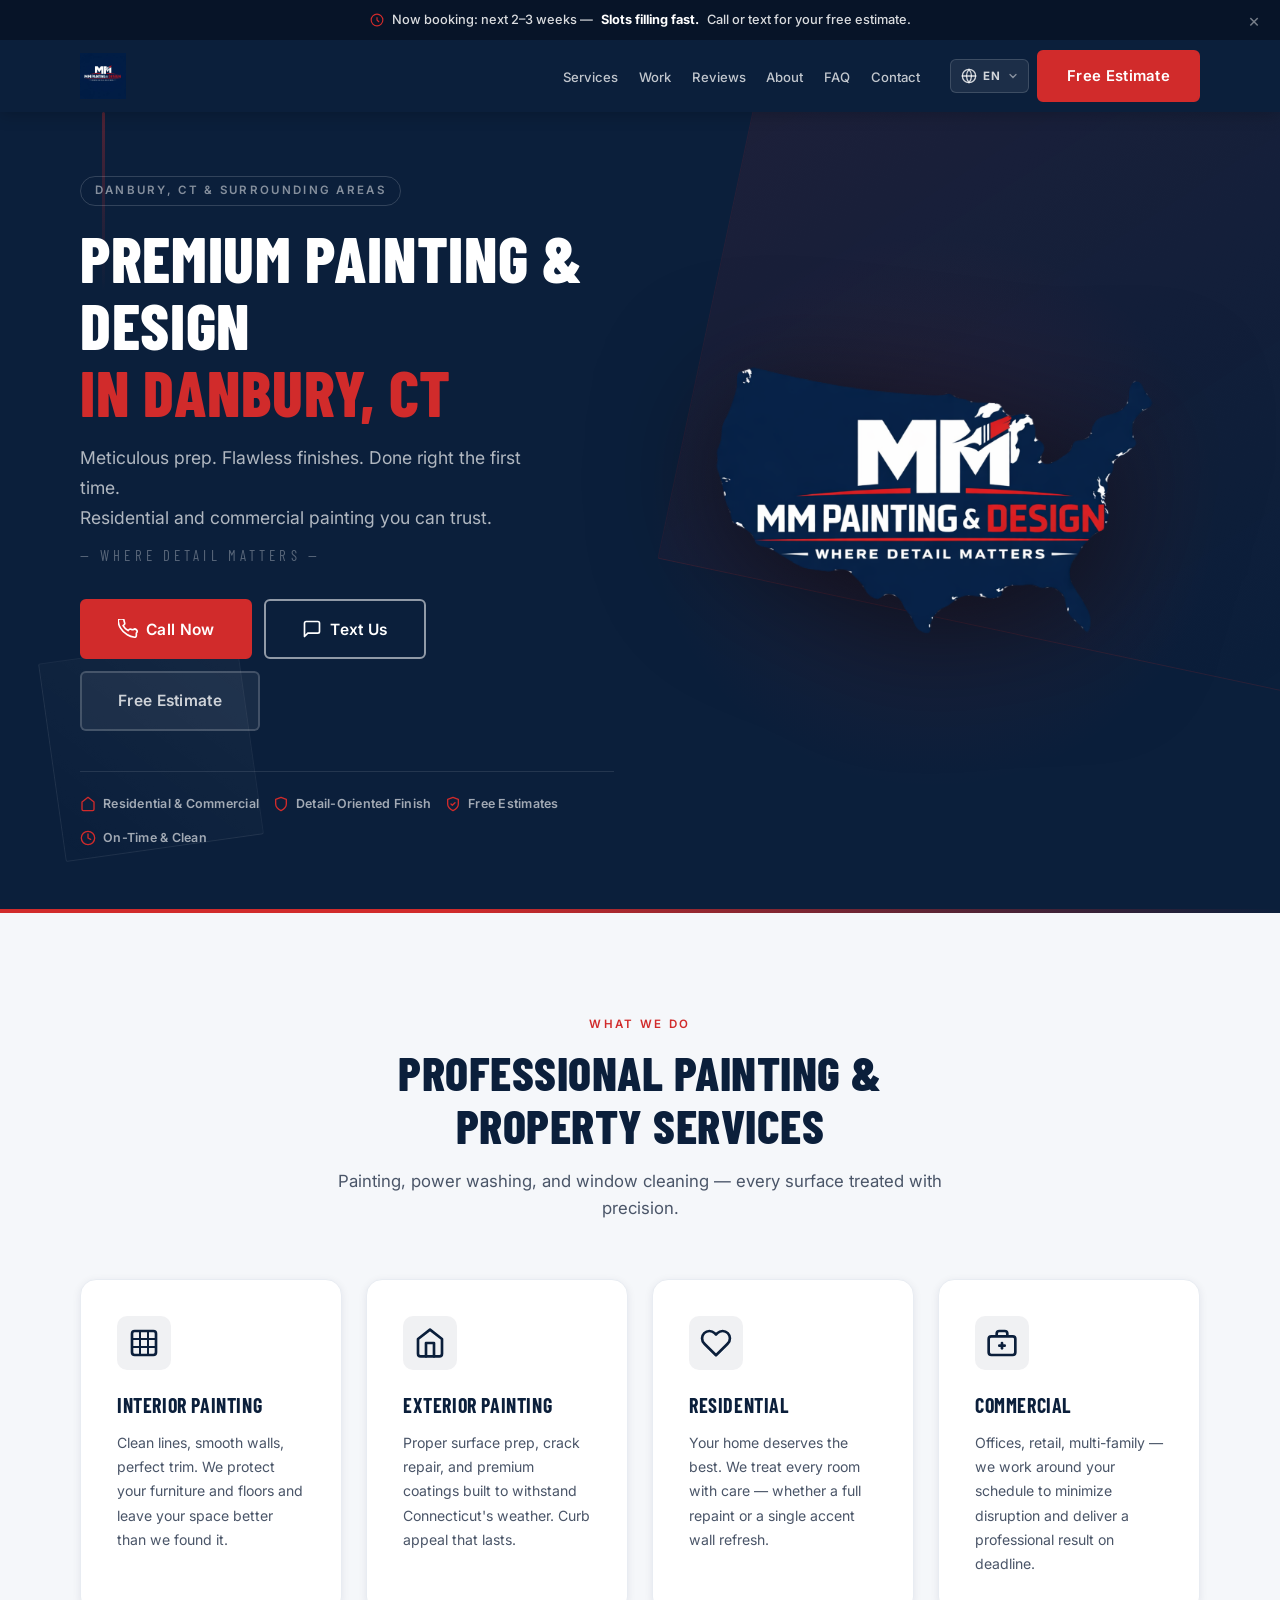
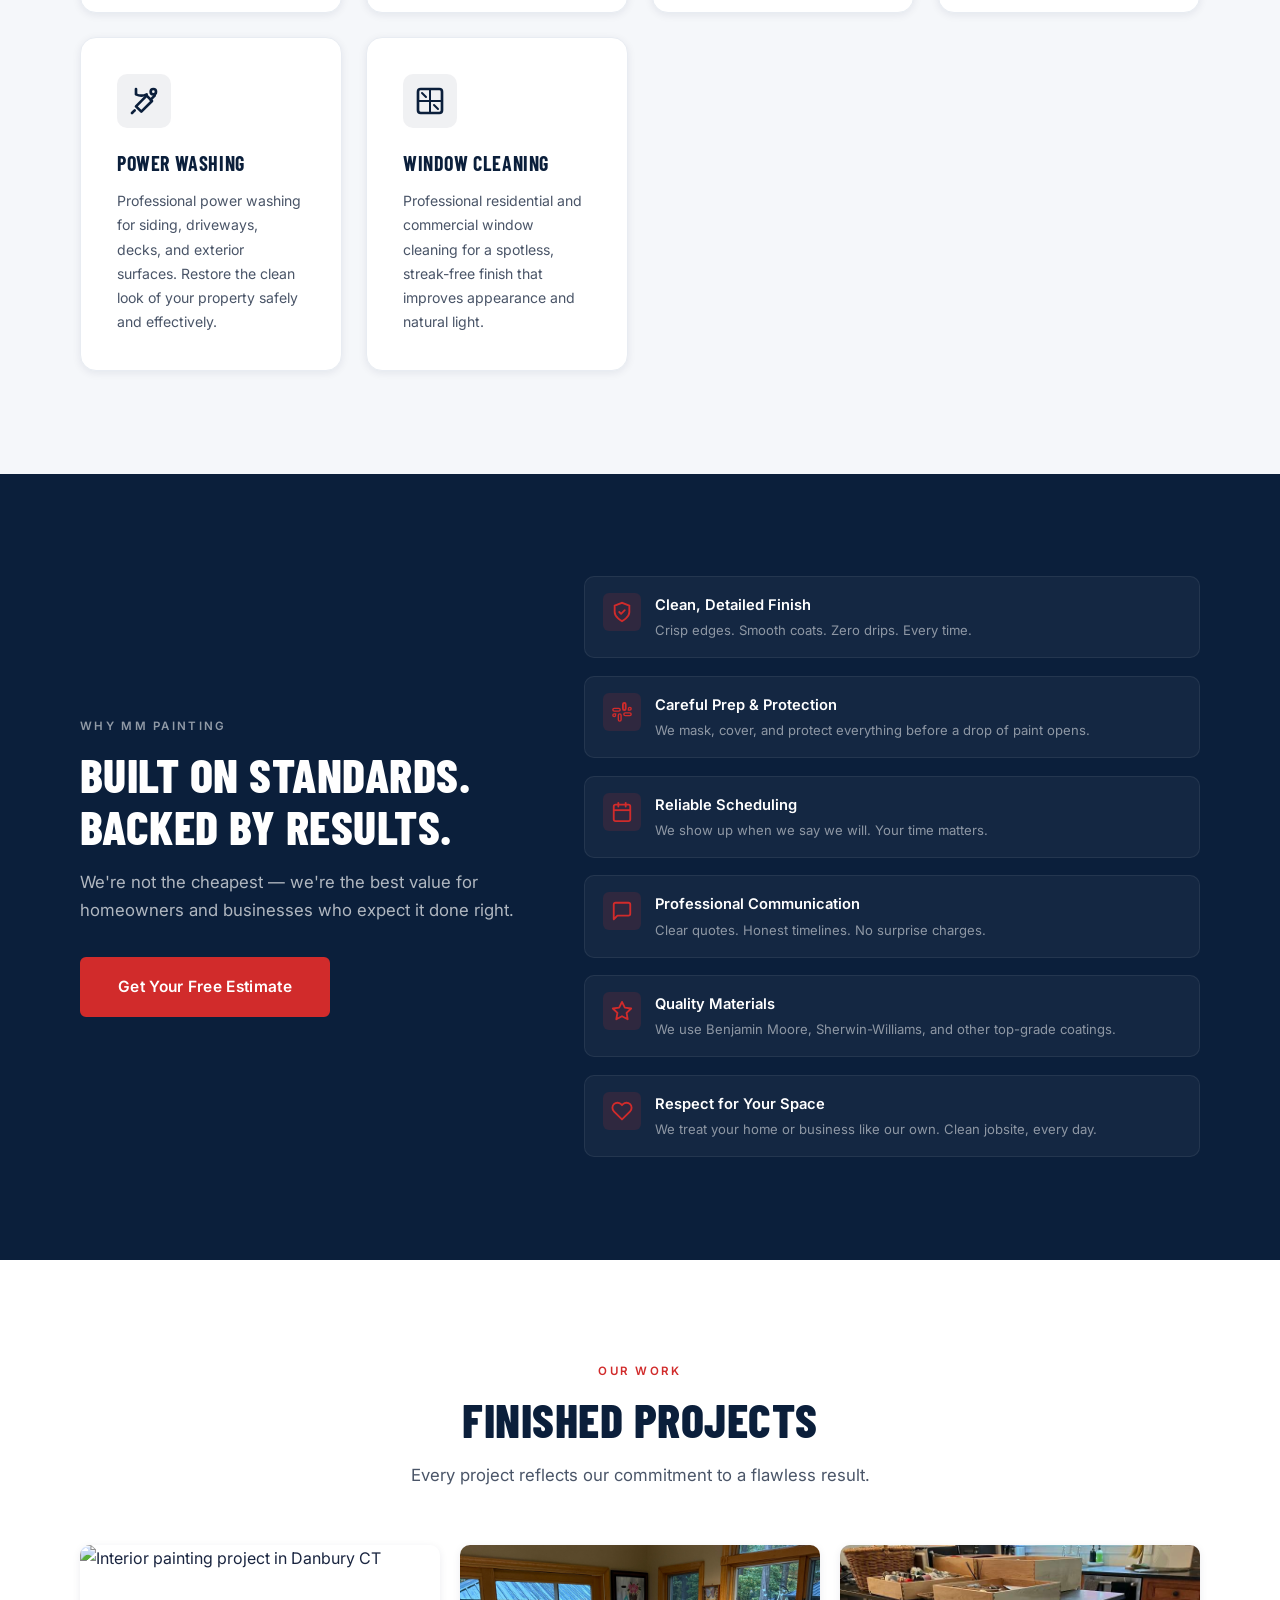
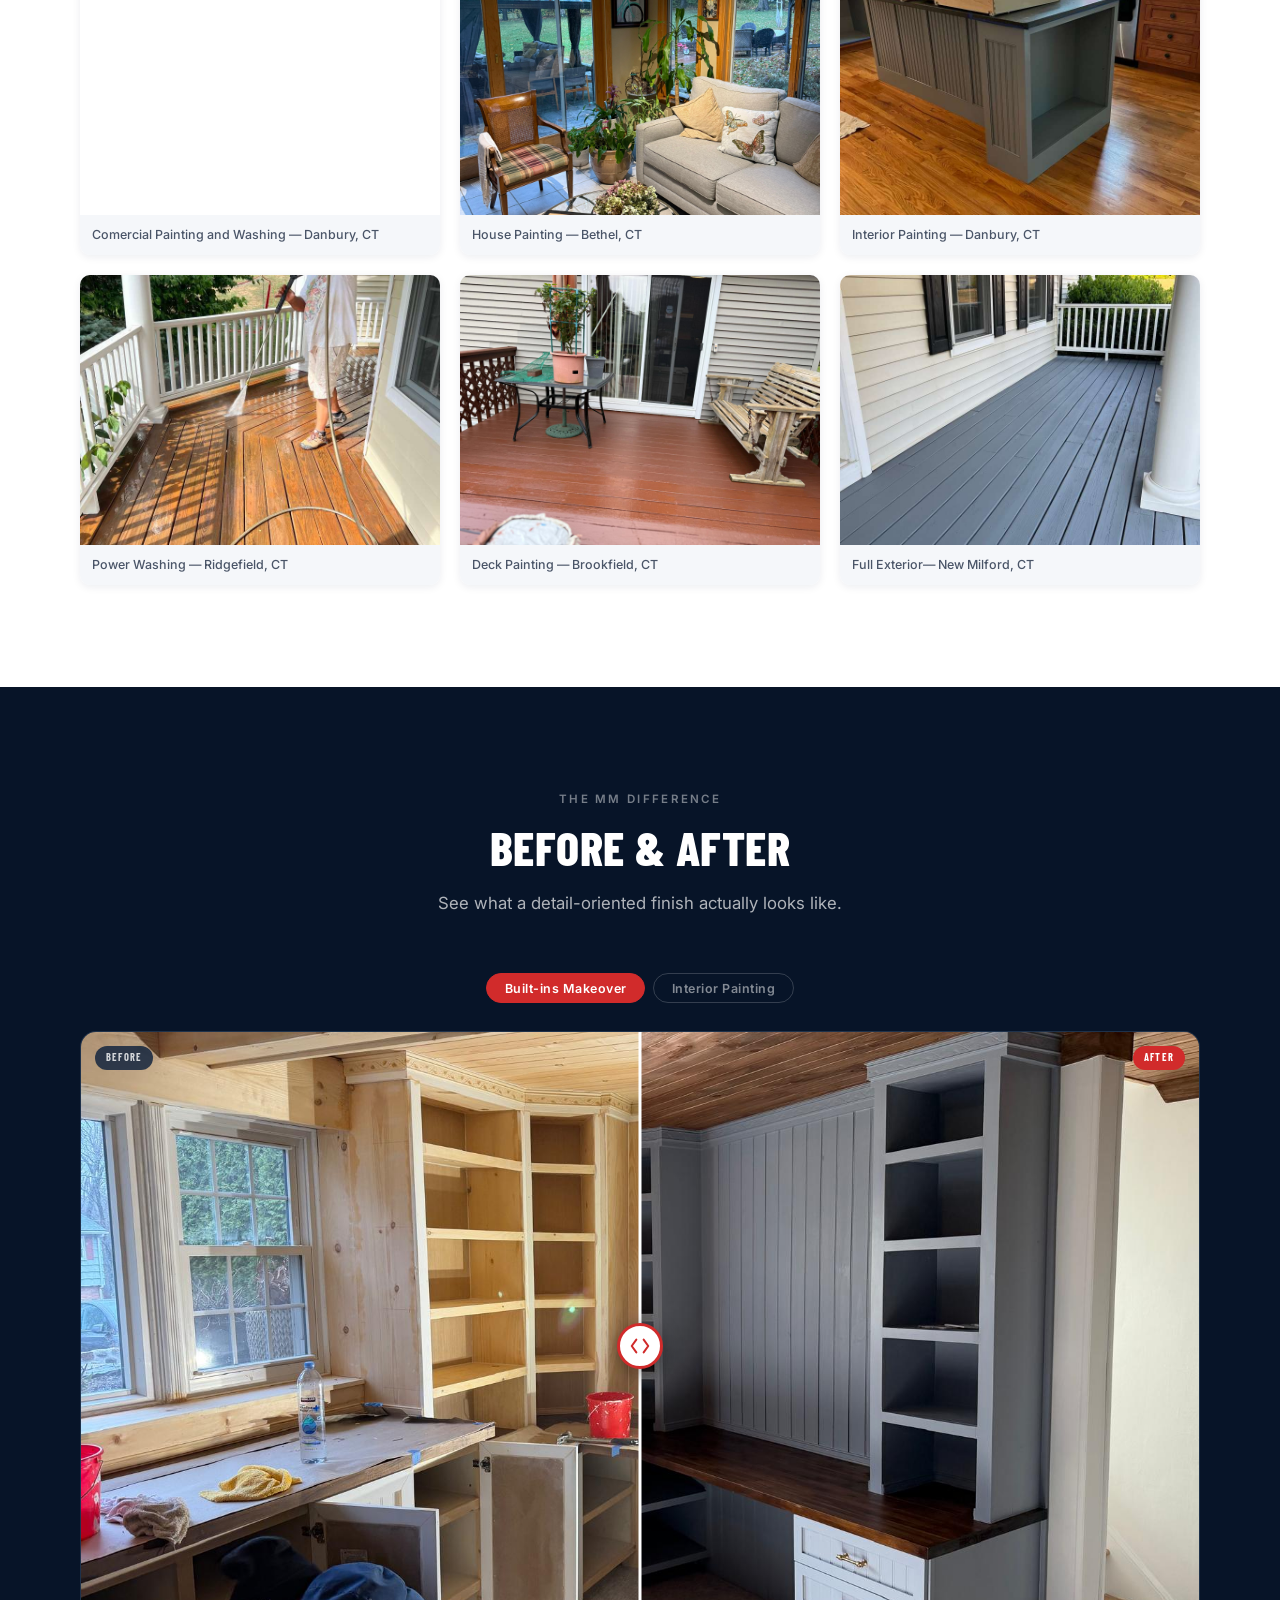
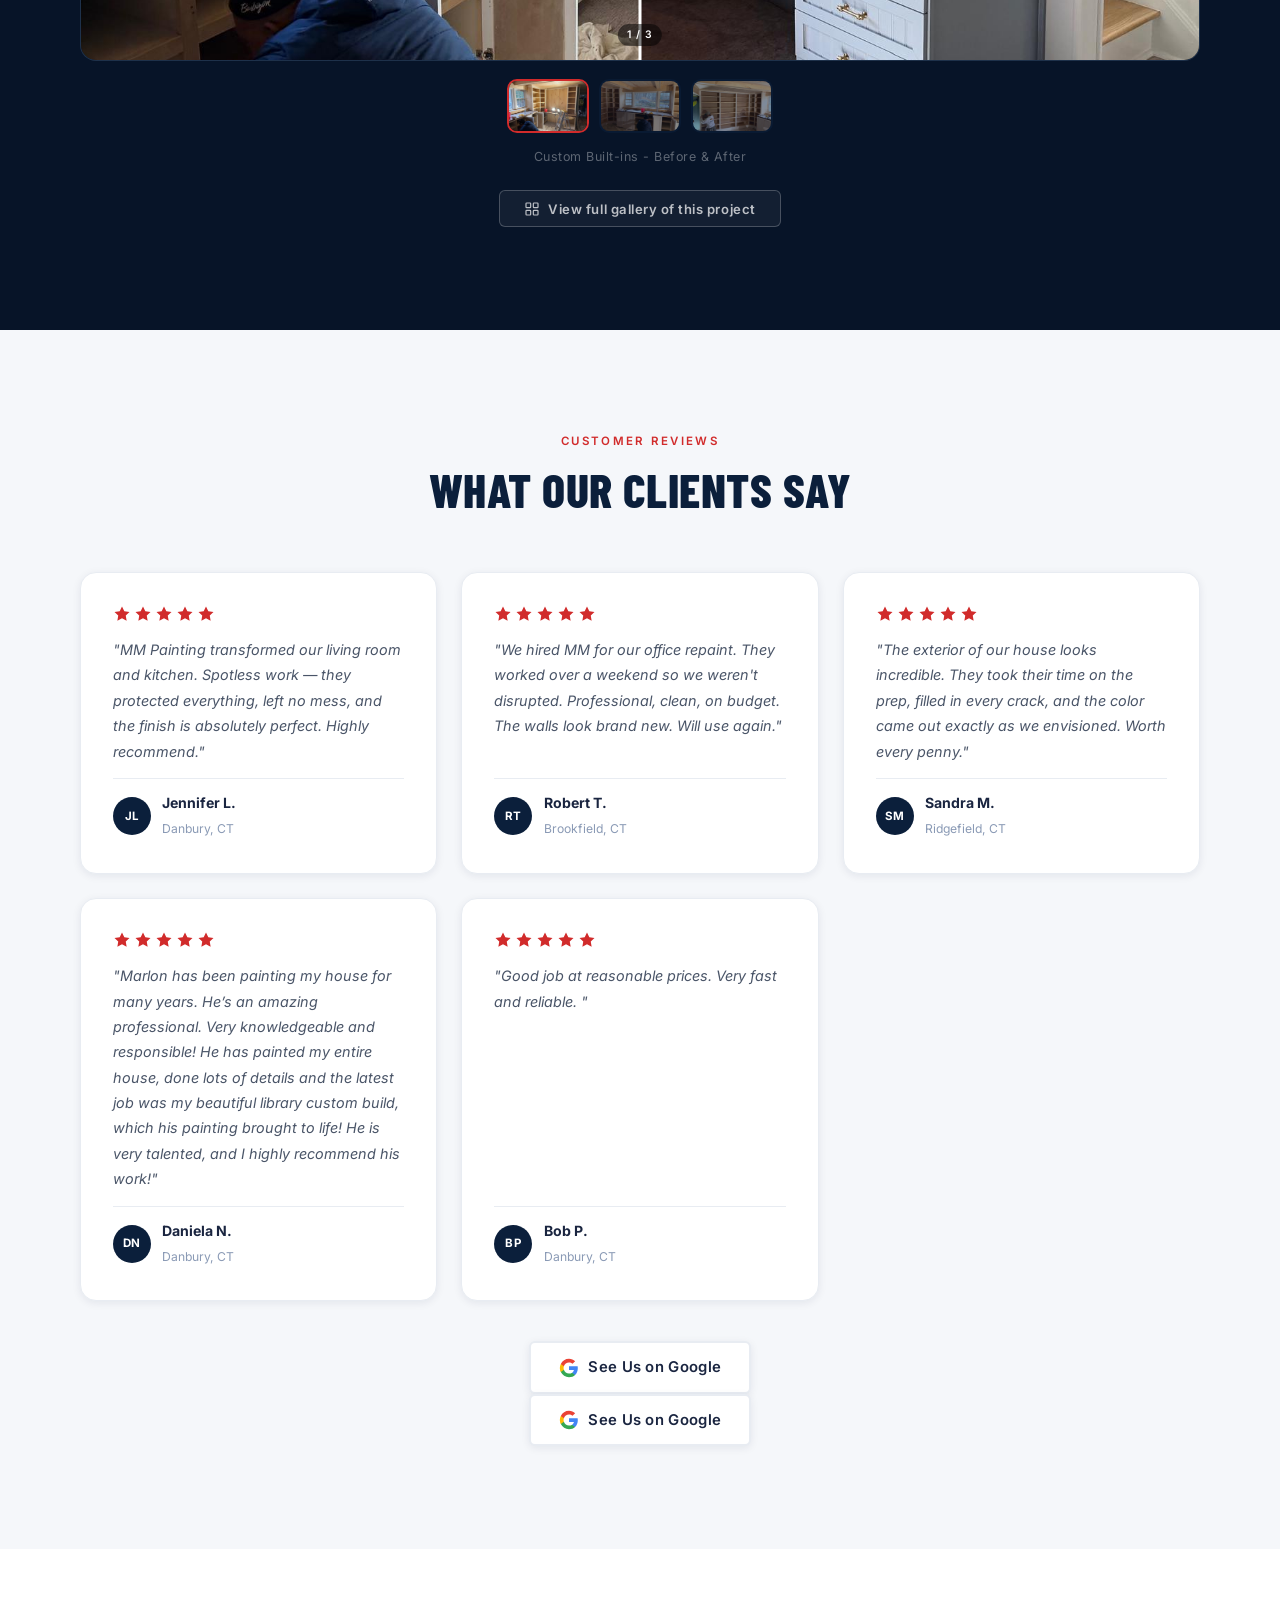
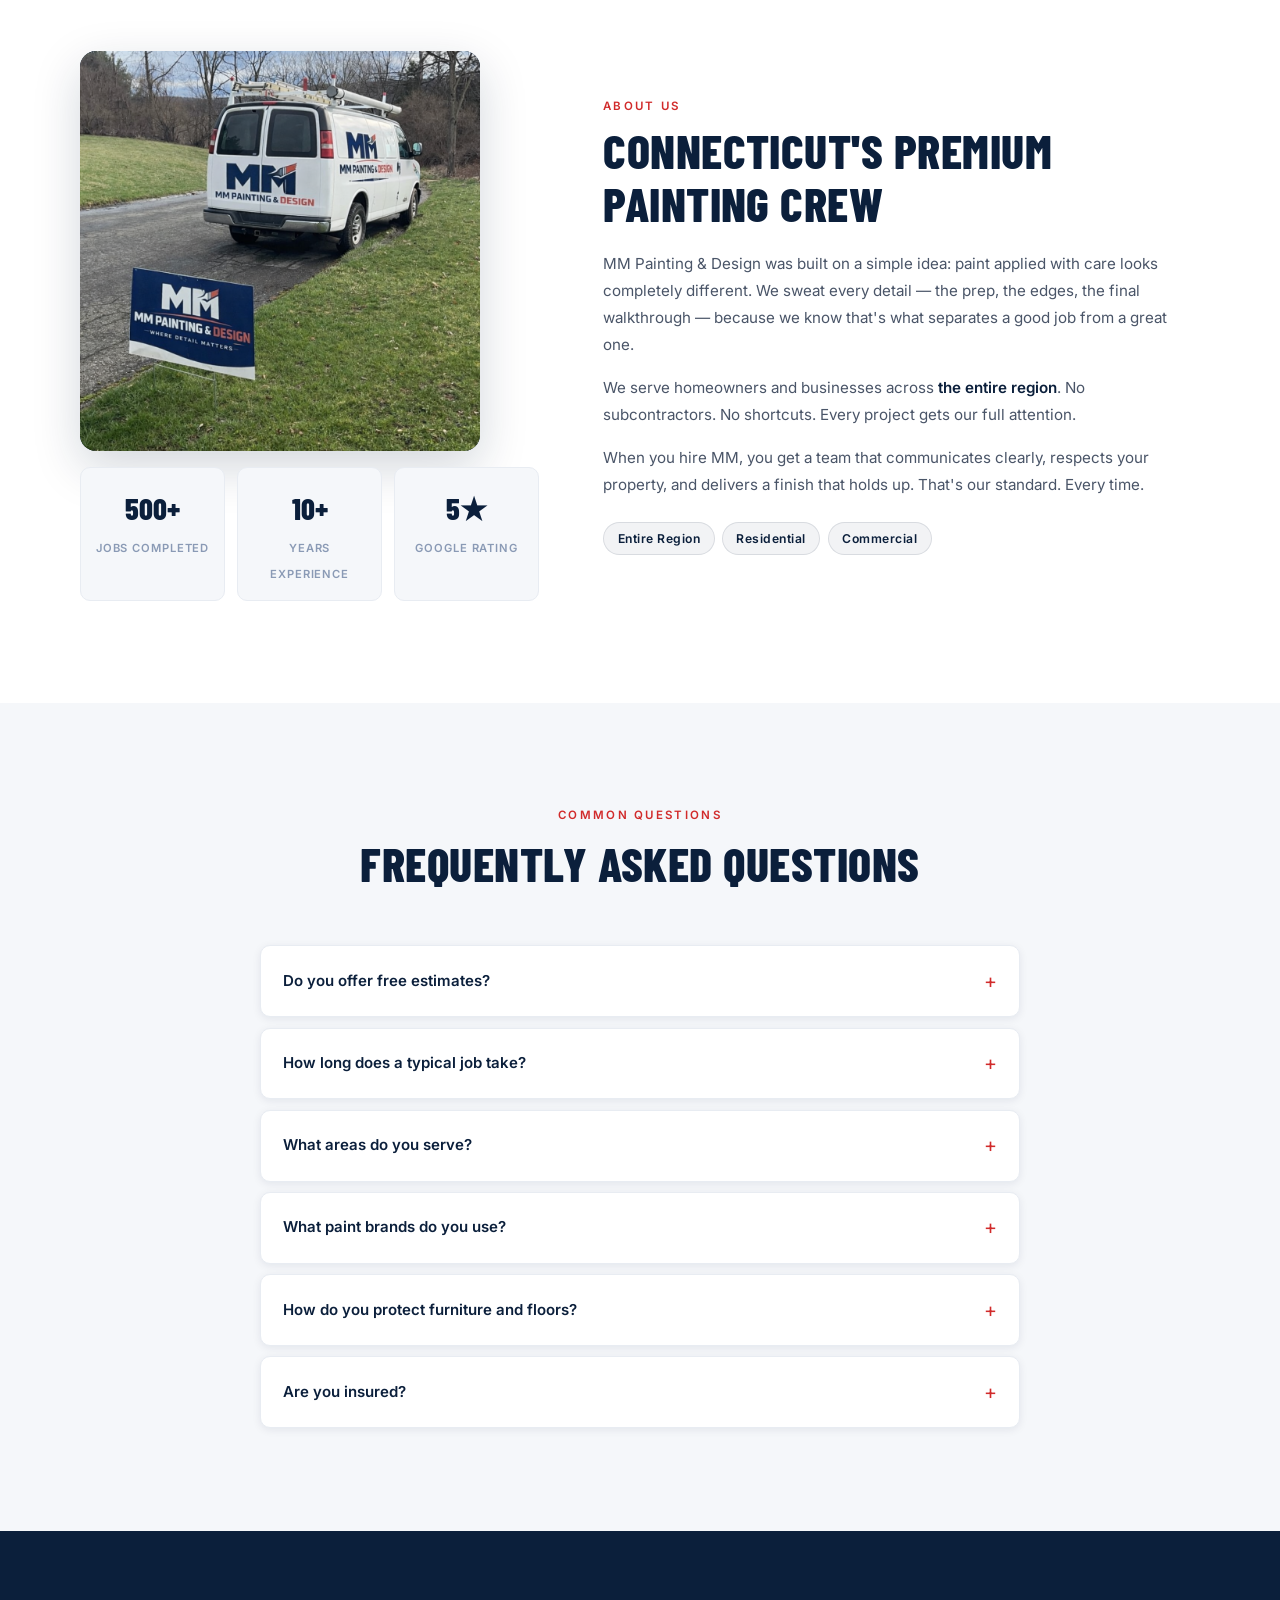
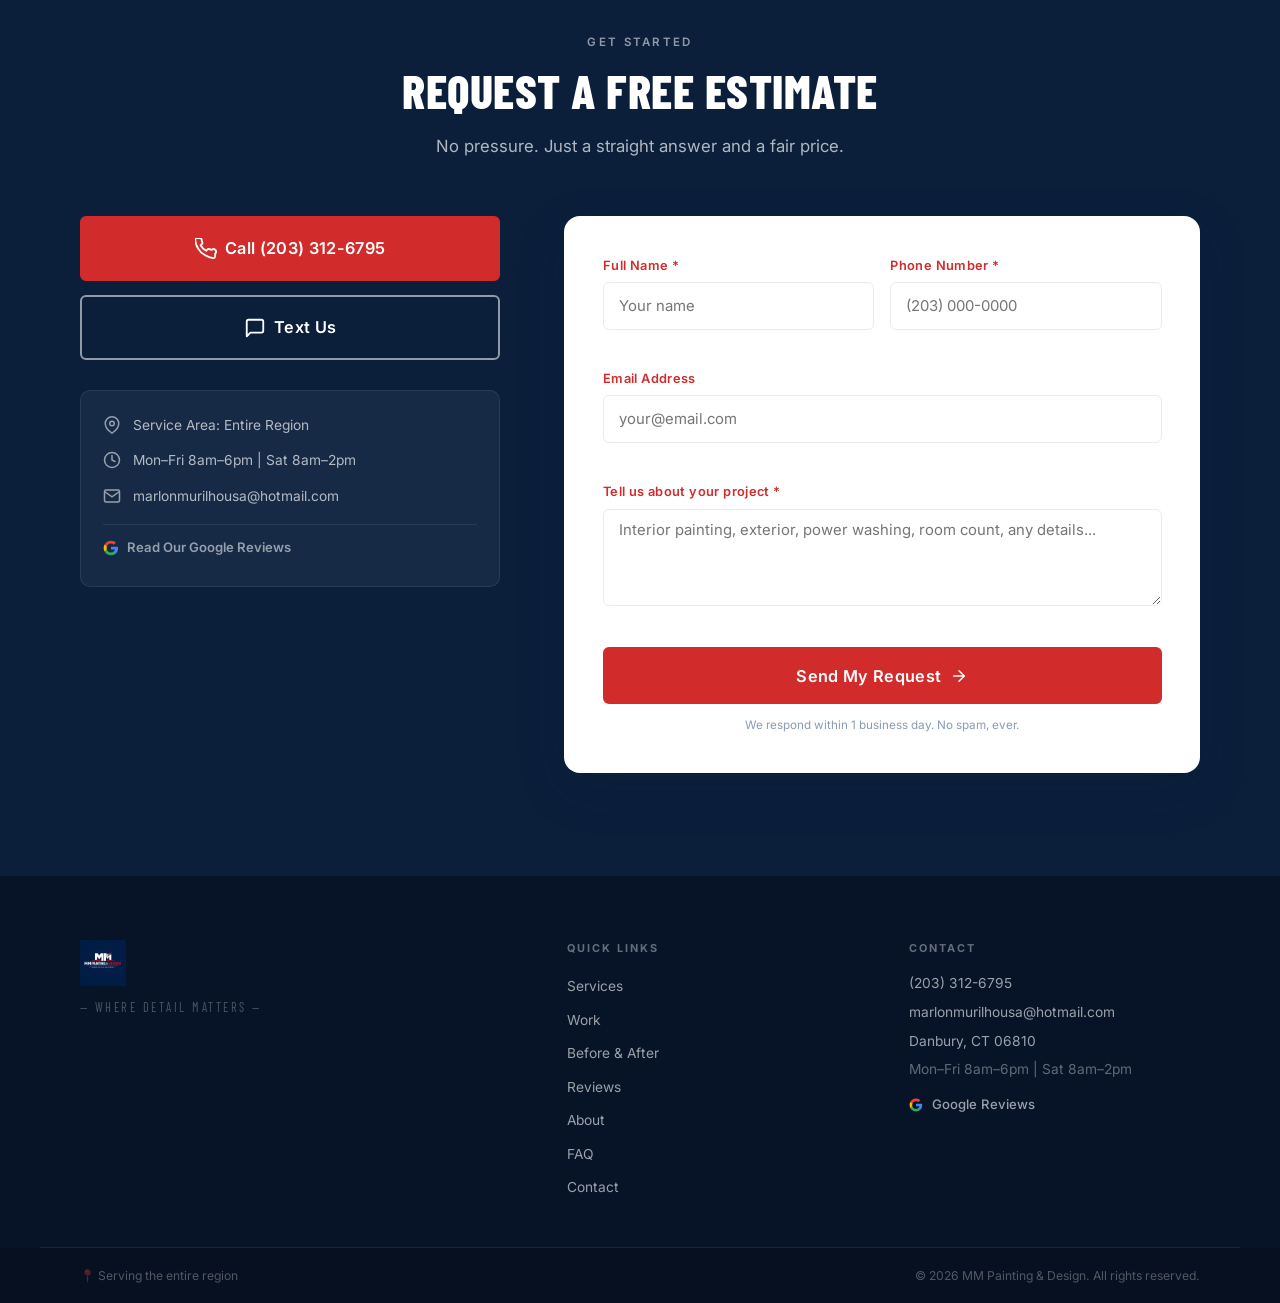
==== commit 3c6134d9: "Add review cards with ratings and author information Added new review cards with star ratings and au" ====
--- a/index.html
+++ b/index.html
@@ -504,6 +504,44 @@
               <div><strong>Sandra M.</strong><span>Ridgefield, CT</span></div>
             </div>
           </article>
+           <article class="review-card">
+            <div class="review-stars" aria-label="5 out of 5 stars">
+              <svg width="18" height="18" viewBox="0 0 24 24" fill="#D12B2B" aria-hidden="true"><path d="M12 2l3.09 6.26L22 9.27l-5 4.87 1.18 6.88L12 17.77l-6.18 3.25L7 14.14 2 9.27l6.91-1.01L12 2z"/></svg>
+              <svg width="18" height="18" viewBox="0 0 24 24" fill="#D12B2B" aria-hidden="true"><path d="M12 2l3.09 6.26L22 9.27l-5 4.87 1.18 6.88L12 17.77l-6.18 3.25L7 14.14 2 9.27l6.91-1.01L12 2z"/></svg>
+              <svg width="18" height="18" viewBox="0 0 24 24" fill="#D12B2B" aria-hidden="true"><path d="M12 2l3.09 6.26L22 9.27l-5 4.87 1.18 6.88L12 17.77l-6.18 3.25L7 14.14 2 9.27l6.91-1.01L12 2z"/></svg>
+              <svg width="18" height="18" viewBox="0 0 24 24" fill="#D12B2B" aria-hidden="true"><path d="M12 2l3.09 6.26L22 9.27l-5 4.87 1.18 6.88L12 17.77l-6.18 3.25L7 14.14 2 9.27l6.91-1.01L12 2z"/></svg>
+              <svg width="18" height="18" viewBox="0 0 24 24" fill="#D12B2B" aria-hidden="true"><path d="M12 2l3.09 6.26L22 9.27l-5 4.87 1.18 6.88L12 17.77l-6.18 3.25L7 14.14 2 9.27l6.91-1.01L12 2z"/></svg>
+            </div>
+            <blockquote class="review-text" data-i18n="rev4_text">"Marlon has been painting my house for many years. He’s an amazing professional. Very knowledgeable and responsible! He has painted my entire house, done lots of details and the latest job was my beautiful library custom build, which his painting brought to life! He is very talented, and I highly recommend his work!"</blockquote>
+            <div class="review-author">
+              <div class="review-avatar" aria-hidden="true">DN</div>
+              <div><strong>Daniela N.</strong><span>Danbury, CT</span></div>
+            </div>
+          </article>
+  
+          <article class="review-card">
+            <div class="review-stars" aria-label="5 out of 5 stars">
+              <svg width="18" height="18" viewBox="0 0 24 24" fill="#D12B2B" aria-hidden="true"><path d="M12 2l3.09 6.26L22 9.27l-5 4.87 1.18 6.88L12 17.77l-6.18 3.25L7 14.14 2 9.27l6.91-1.01L12 2z"/></svg>
+              <svg width="18" height="18" viewBox="0 0 24 24" fill="#D12B2B" aria-hidden="true"><path d="M12 2l3.09 6.26L22 9.27l-5 4.87 1.18 6.88L12 17.77l-6.18 3.25L7 14.14 2 9.27l6.91-1.01L12 2z"/></svg>
+              <svg width="18" height="18" viewBox="0 0 24 24" fill="#D12B2B" aria-hidden="true"><path d="M12 2l3.09 6.26L22 9.27l-5 4.87 1.18 6.88L12 17.77l-6.18 3.25L7 14.14 2 9.27l6.91-1.01L12 2z"/></svg>
+              <svg width="18" height="18" viewBox="0 0 24 24" fill="#D12B2B" aria-hidden="true"><path d="M12 2l3.09 6.26L22 9.27l-5 4.87 1.18 6.88L12 17.77l-6.18 3.25L7 14.14 2 9.27l6.91-1.01L12 2z"/></svg>
+              <svg width="18" height="18" viewBox="0 0 24 24" fill="#D12B2B" aria-hidden="true"><path d="M12 2l3.09 6.26L22 9.27l-5 4.87 1.18 6.88L12 17.77l-6.18 3.25L7 14.14 2 9.27l6.91-1.01L12 2z"/></svg>
+            </div>
+            <blockquote class="review-text" data-i18n="rev5_text">"Good job at reasonable prices. Very fast and reliable.
+"</blockquote>
+            <div class="review-author">
+              <div class="review-avatar" aria-hidden="true">BP</div>
+              <div><strong>Bob P.</strong><span>Danbury, CT</span></div>
+            </div>
+          </article>
+        </div>
+        <div class="reviews-cta">
+          <!-- REAL Google Business link -->
+          <a href="https://share.google/INIhjZpQSnfq2EuzM" target="_blank" rel="noopener noreferrer" class="btn btn-outline google-btn" aria-label="See MM Painting & Design on Google Reviews">
+            <svg width="20" height="20" viewBox="0 0 24 24" fill="none" aria-hidden="true"><path d="M22.56 12.25c0-.78-.07-1.53-.2-2.25H12v4.26h5.92c-.26 1.37-1.04 2.53-2.21 3.31v2.77h3.57c2.08-1.92 3.28-4.74 3.28-8.09z" fill="#4285F4"/><path d="M12 23c2.97 0 5.46-.98 7.28-2.66l-3.57-2.77c-.98.66-2.23 1.06-3.71 1.06-2.86 0-5.29-1.93-6.16-4.53H2.18v2.84C3.99 20.53 7.7 23 12 23z" fill="#34A853"/><path d="M5.84 14.09c-.22-.66-.35-1.36-.35-2.09s.13-1.43.35-2.09V7.07H2.18C1.43 8.55 1 10.22 1 12s.43 3.45 1.18 4.93l2.85-2.22.81-.62z" fill="#FBBC05"/><path d="M12 5.38c1.62 0 3.06.56 4.21 1.64l3.15-3.15C17.45 2.09 14.97 1 12 1 7.7 1 3.99 3.47 2.18 7.07l3.66 2.84c.87-2.6 3.3-4.53 6.16-4.53z" fill="#EA4335"/></svg>
+            <span data-i18n="rev_google">See Us on Google</span>
+          </a>
+        </div>
 
         </div>
         <div class="reviews-cta">
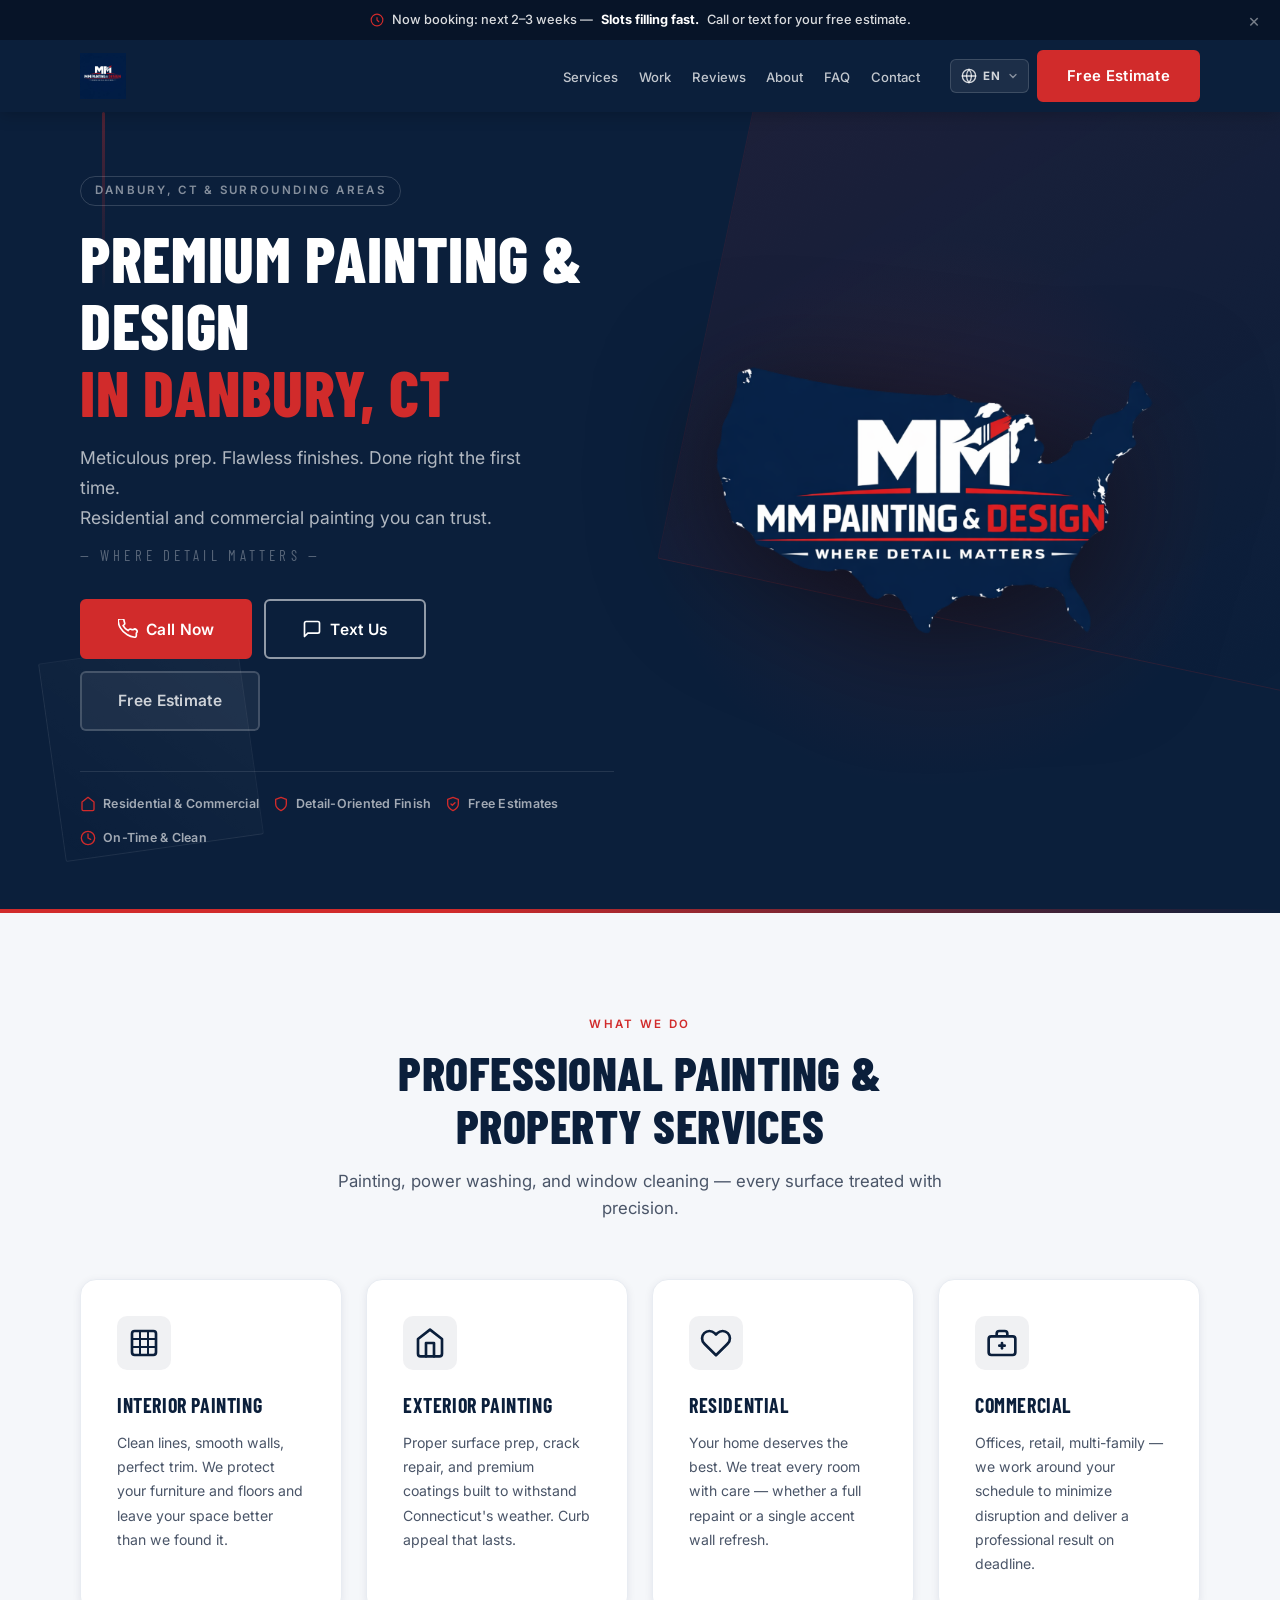
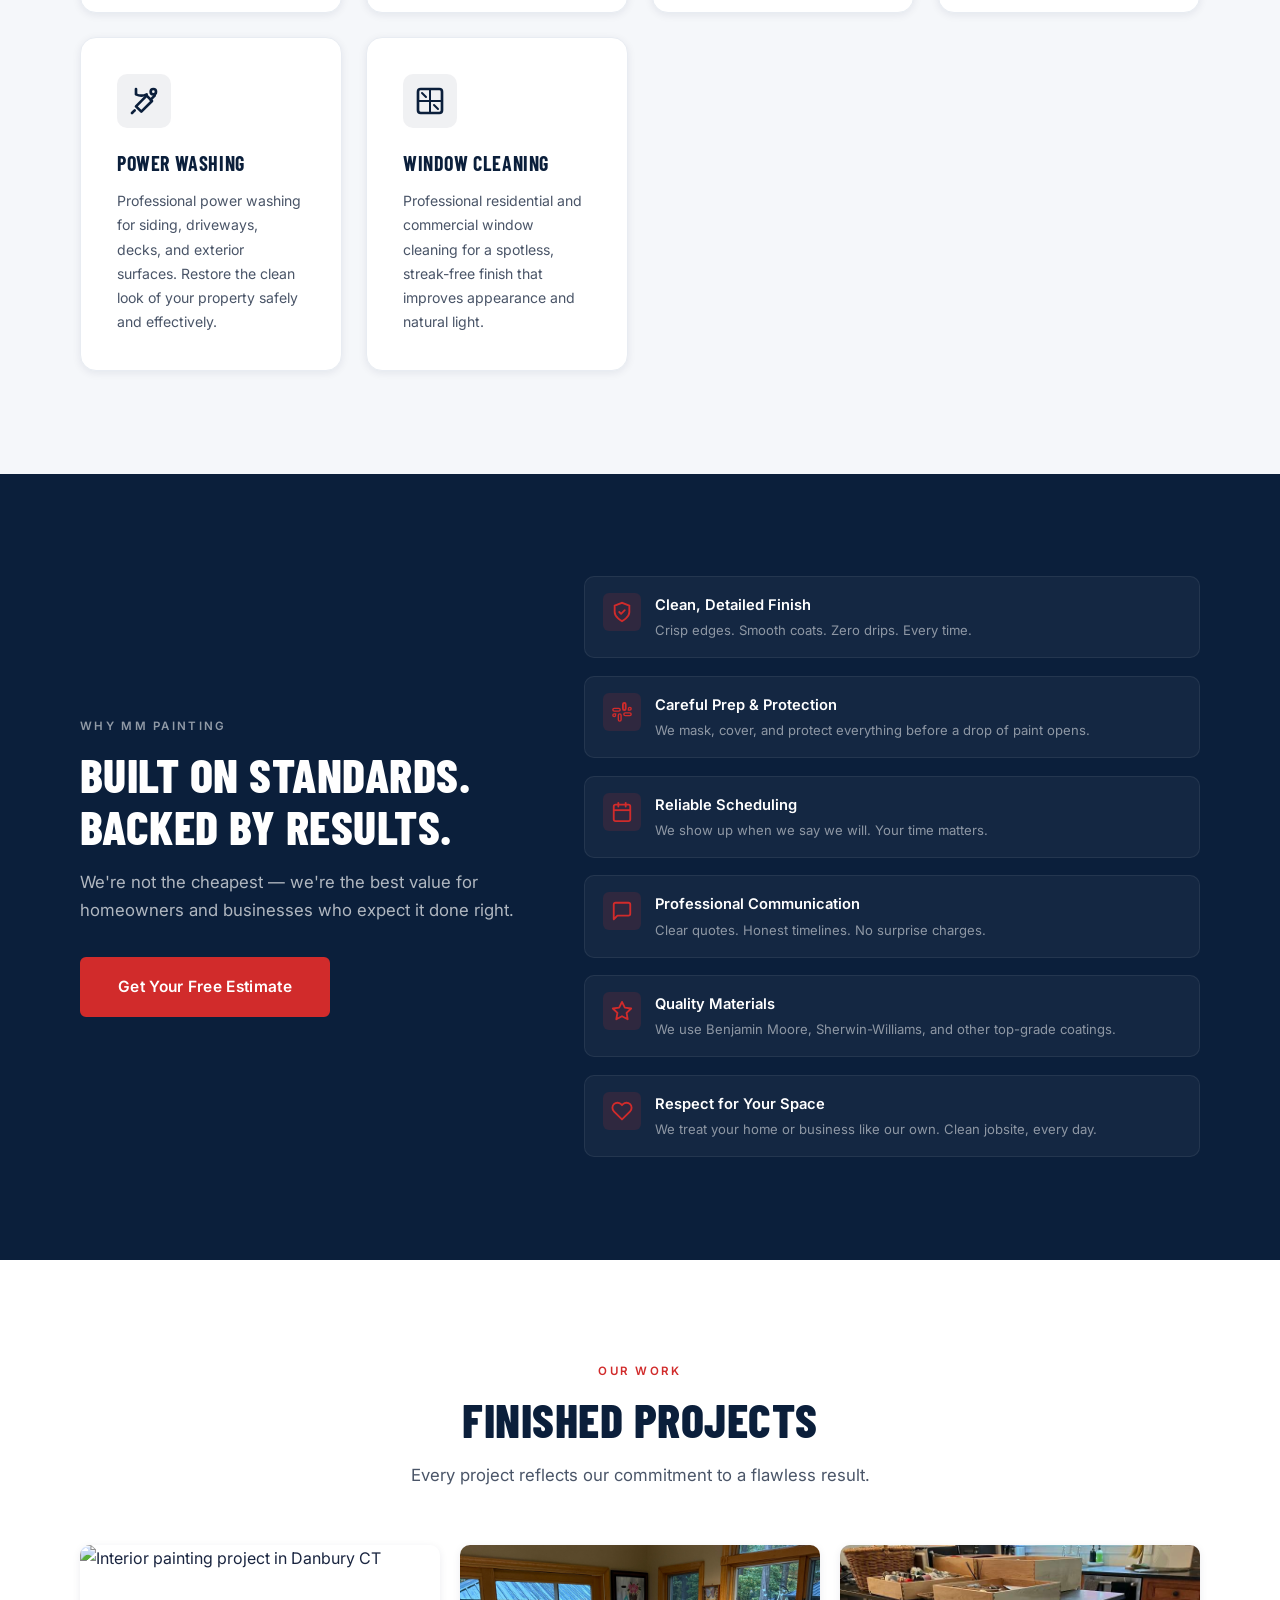
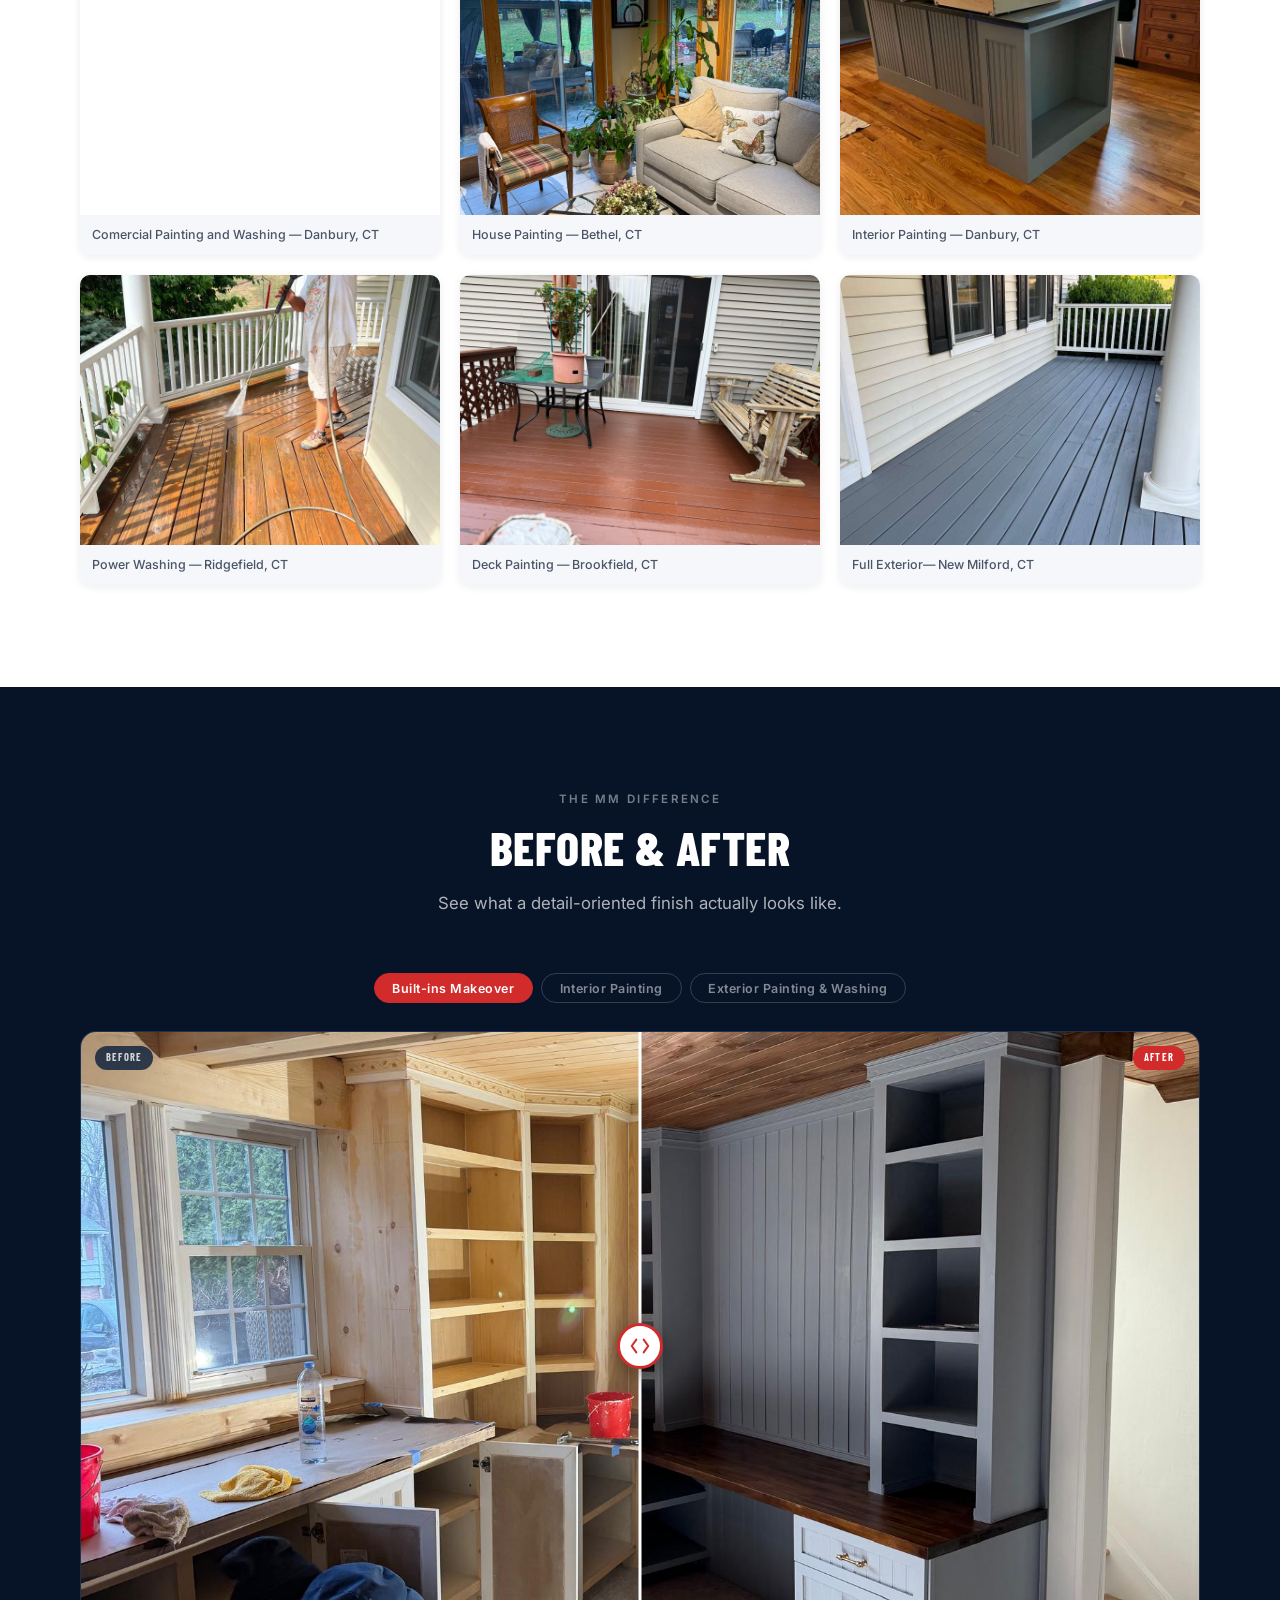
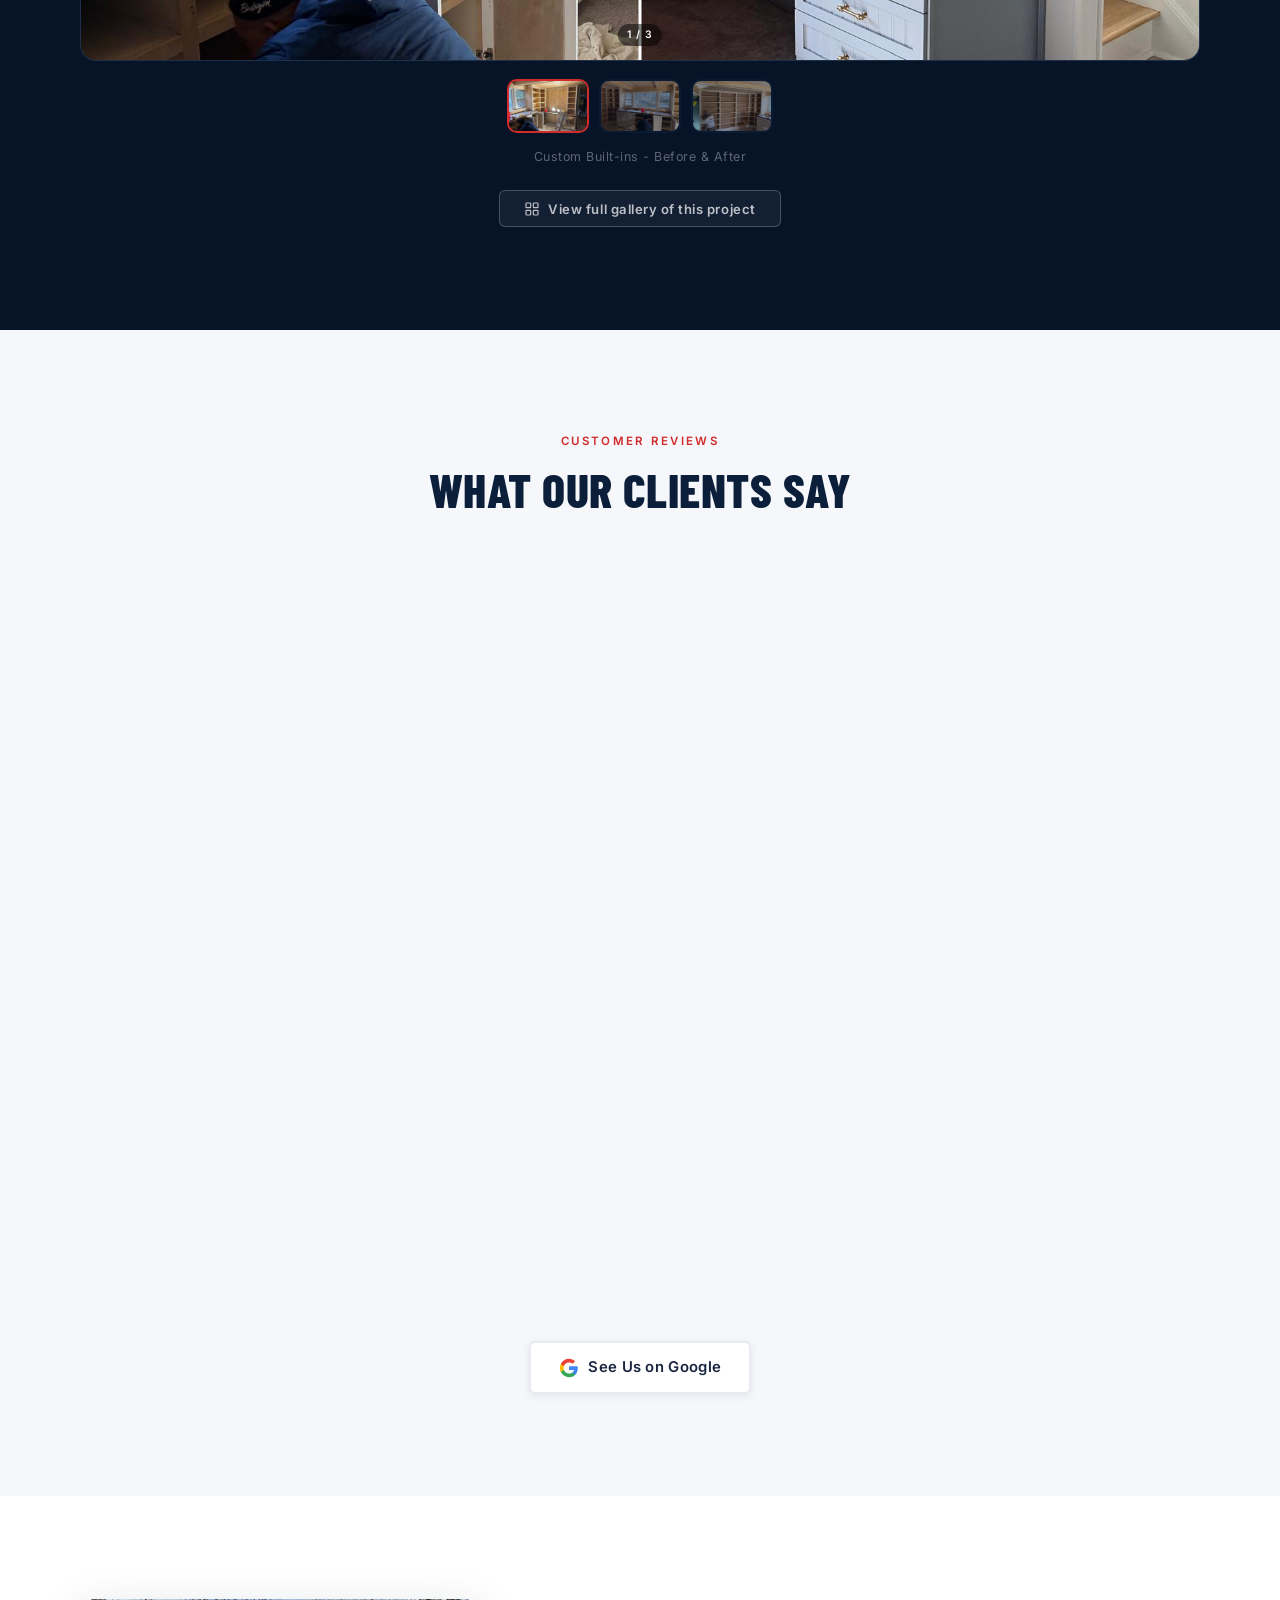
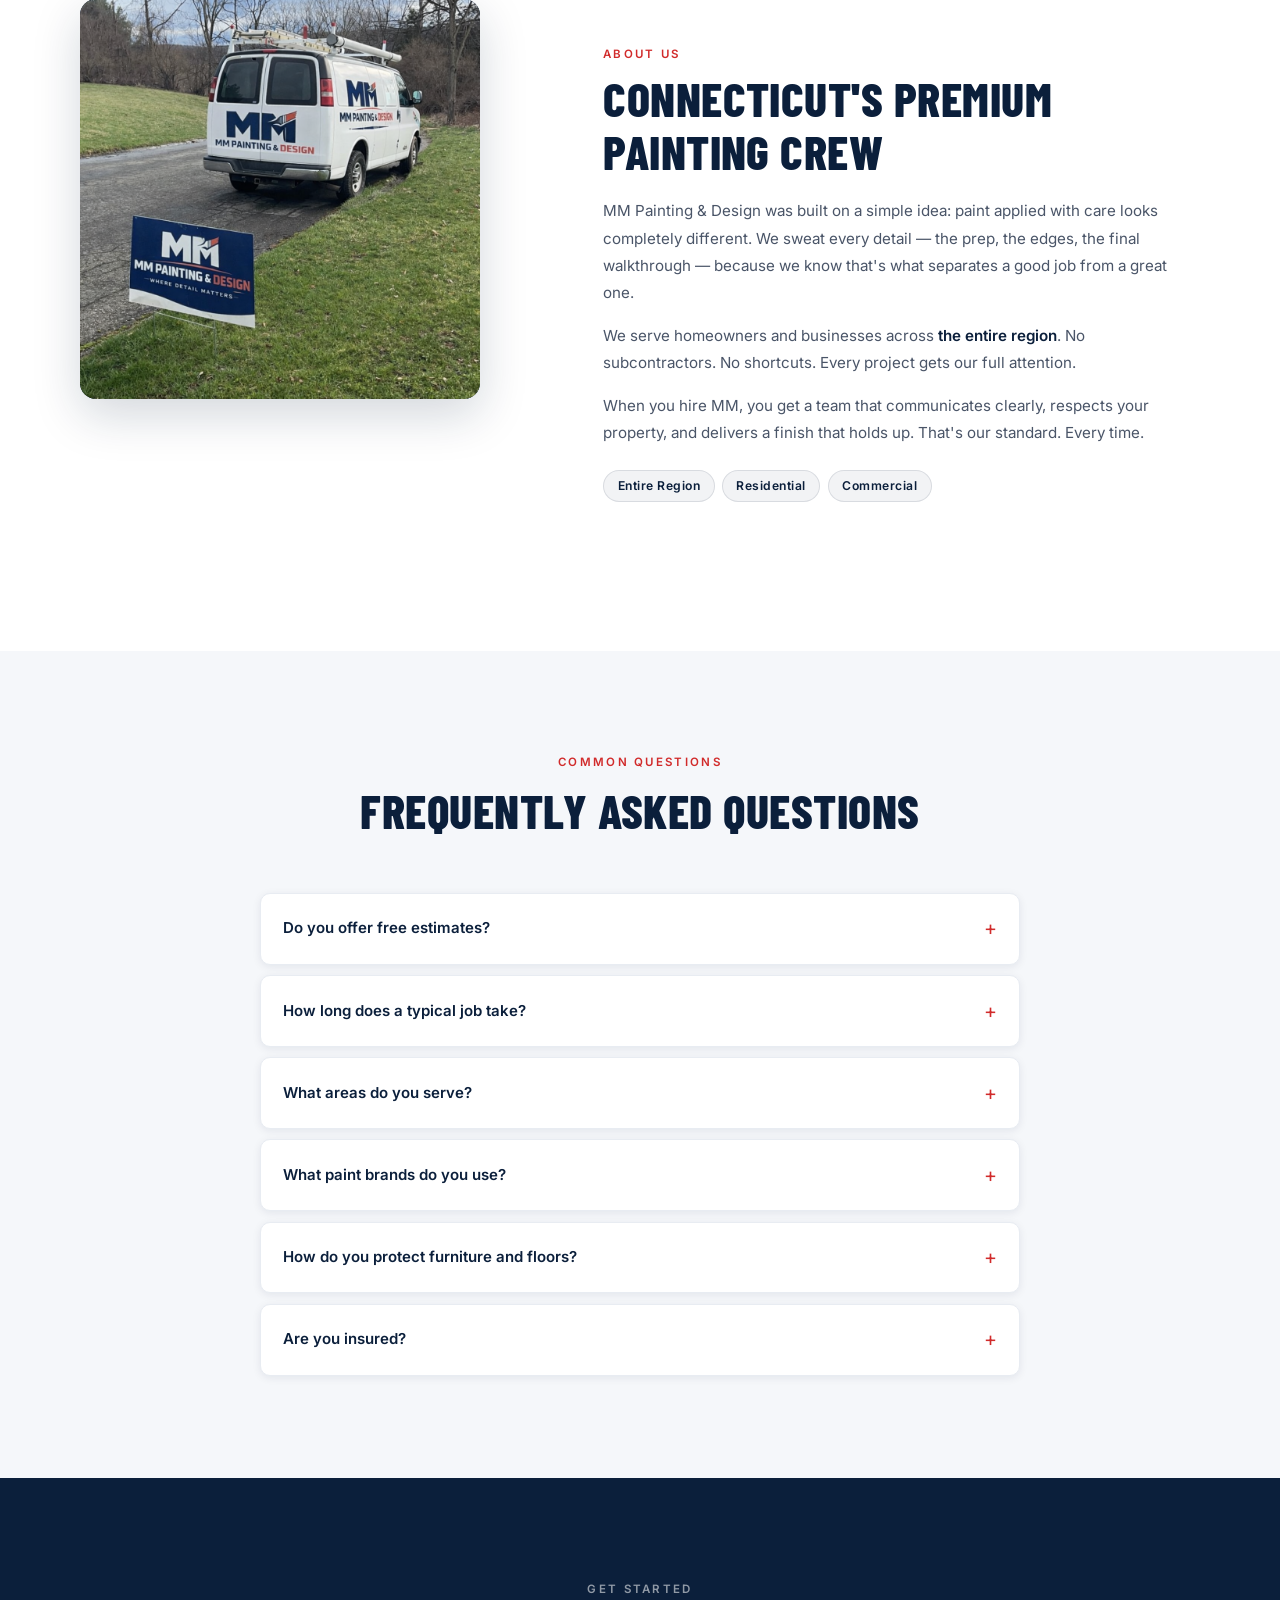
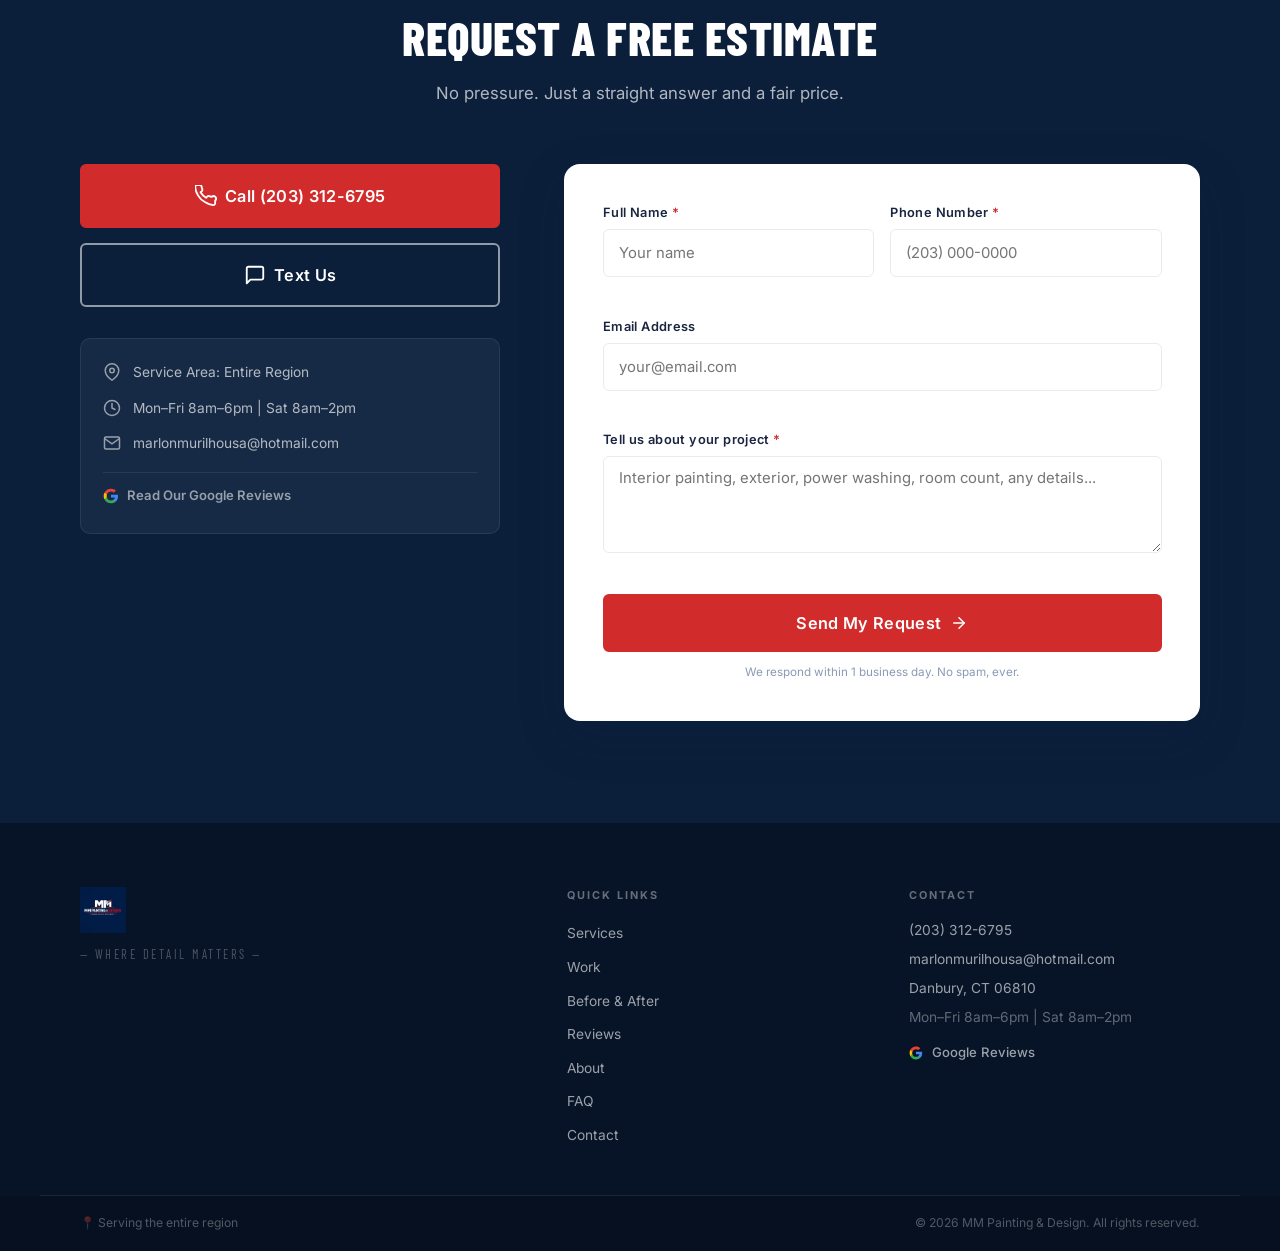
==== commit 9b934e16: "Add files via upload" ====
--- a/index.html
+++ b/index.html
@@ -67,7 +67,7 @@
       <svg width="14" height="14" viewBox="0 0 24 24" fill="none" aria-hidden="true"><circle cx="12" cy="12" r="10" stroke="#D12B2B" stroke-width="2"/><path d="M12 8v4l3 3" stroke="#D12B2B" stroke-width="2" stroke-linecap="round"/></svg>
       <span data-i18n="notif_text">Now booking: next 2–3 weeks — <strong>Slots filling fast.</strong> Call or text for your free estimate.</span>
     </span>
-    <button class="notif-close" aria-label="Close notification" onclick="this.closest('.notif-bar').remove()">×</button>
+    <button class="notif-close" aria-label="Close notification" onclick="this.closest('.notif-bar').remove();document.documentElement.style.setProperty('--notif-h','0px')">×</button>
   </div>
 
   <!-- ===== STICKY HEADER ===== -->
@@ -527,8 +527,7 @@
               <svg width="18" height="18" viewBox="0 0 24 24" fill="#D12B2B" aria-hidden="true"><path d="M12 2l3.09 6.26L22 9.27l-5 4.87 1.18 6.88L12 17.77l-6.18 3.25L7 14.14 2 9.27l6.91-1.01L12 2z"/></svg>
               <svg width="18" height="18" viewBox="0 0 24 24" fill="#D12B2B" aria-hidden="true"><path d="M12 2l3.09 6.26L22 9.27l-5 4.87 1.18 6.88L12 17.77l-6.18 3.25L7 14.14 2 9.27l6.91-1.01L12 2z"/></svg>
             </div>
-            <blockquote class="review-text" data-i18n="rev5_text">"Good job at reasonable prices. Very fast and reliable.
-"</blockquote>
+            <blockquote class="review-text" data-i18n="rev5_text">"Good job at reasonable prices. Very fast and reliable."</blockquote>
             <div class="review-author">
               <div class="review-avatar" aria-hidden="true">BP</div>
               <div><strong>Bob P.</strong><span>Danbury, CT</span></div>
@@ -538,15 +537,6 @@
         <div class="reviews-cta">
           <!-- REAL Google Business link -->
           <a href="https://share.google/INIhjZpQSnfq2EuzM" target="_blank" rel="noopener noreferrer" class="btn btn-outline google-btn" aria-label="See MM Painting & Design on Google Reviews">
-            <svg width="20" height="20" viewBox="0 0 24 24" fill="none" aria-hidden="true"><path d="M22.56 12.25c0-.78-.07-1.53-.2-2.25H12v4.26h5.92c-.26 1.37-1.04 2.53-2.21 3.31v2.77h3.57c2.08-1.92 3.28-4.74 3.28-8.09z" fill="#4285F4"/><path d="M12 23c2.97 0 5.46-.98 7.28-2.66l-3.57-2.77c-.98.66-2.23 1.06-3.71 1.06-2.86 0-5.29-1.93-6.16-4.53H2.18v2.84C3.99 20.53 7.7 23 12 23z" fill="#34A853"/><path d="M5.84 14.09c-.22-.66-.35-1.36-.35-2.09s.13-1.43.35-2.09V7.07H2.18C1.43 8.55 1 10.22 1 12s.43 3.45 1.18 4.93l2.85-2.22.81-.62z" fill="#FBBC05"/><path d="M12 5.38c1.62 0 3.06.56 4.21 1.64l3.15-3.15C17.45 2.09 14.97 1 12 1 7.7 1 3.99 3.47 2.18 7.07l3.66 2.84c.87-2.6 3.3-4.53 6.16-4.53z" fill="#EA4335"/></svg>
-            <span data-i18n="rev_google">See Us on Google</span>
-          </a>
-        </div>
-
-        </div>
-        <div class="reviews-cta">
-          <!-- REAL Google Business link -->
-          <a href="https://share.google/INIhjZpQSnfq2EuzM" target="_blank" rel="noopener noreferrer" class="btn btn-outline google-btn" aria-label="See MM Painting &amp; Design on Google Reviews">
             <svg width="20" height="20" viewBox="0 0 24 24" fill="none" aria-hidden="true"><path d="M22.56 12.25c0-.78-.07-1.53-.2-2.25H12v4.26h5.92c-.26 1.37-1.04 2.53-2.21 3.31v2.77h3.57c2.08-1.92 3.28-4.74 3.28-8.09z" fill="#4285F4"/><path d="M12 23c2.97 0 5.46-.98 7.28-2.66l-3.57-2.77c-.98.66-2.23 1.06-3.71 1.06-2.86 0-5.29-1.93-6.16-4.53H2.18v2.84C3.99 20.53 7.7 23 12 23z" fill="#34A853"/><path d="M5.84 14.09c-.22-.66-.35-1.36-.35-2.09s.13-1.43.35-2.09V7.07H2.18C1.43 8.55 1 10.22 1 12s.43 3.45 1.18 4.93l2.85-2.22.81-.62z" fill="#FBBC05"/><path d="M12 5.38c1.62 0 3.06.56 4.21 1.64l3.15-3.15C17.45 2.09 14.97 1 12 1 7.7 1 3.99 3.47 2.18 7.07l3.66 2.84c.87-2.6 3.3-4.53 6.16-4.53z" fill="#EA4335"/></svg>
             <span data-i18n="rev_google">See Us on Google</span>
           </a>
--- a/styles.css
+++ b/styles.css
@@ -782,7 +782,7 @@
 .form-group { display: flex; flex-direction: column; gap: 0.38rem; margin-bottom: 1rem; }
 .form-group:last-of-type { margin-bottom: 0; }
 .form-group label { font-size: 0.8rem; font-weight: 600; letter-spacing: 0.03em; color: var(--text-dark); }
-.form-group label span { color: var(--red); }
+.form-group label span[aria-hidden="true"] { color: var(--red); }
 .form-group input,
 .form-group textarea {
   padding: 0.72rem 0.95rem;
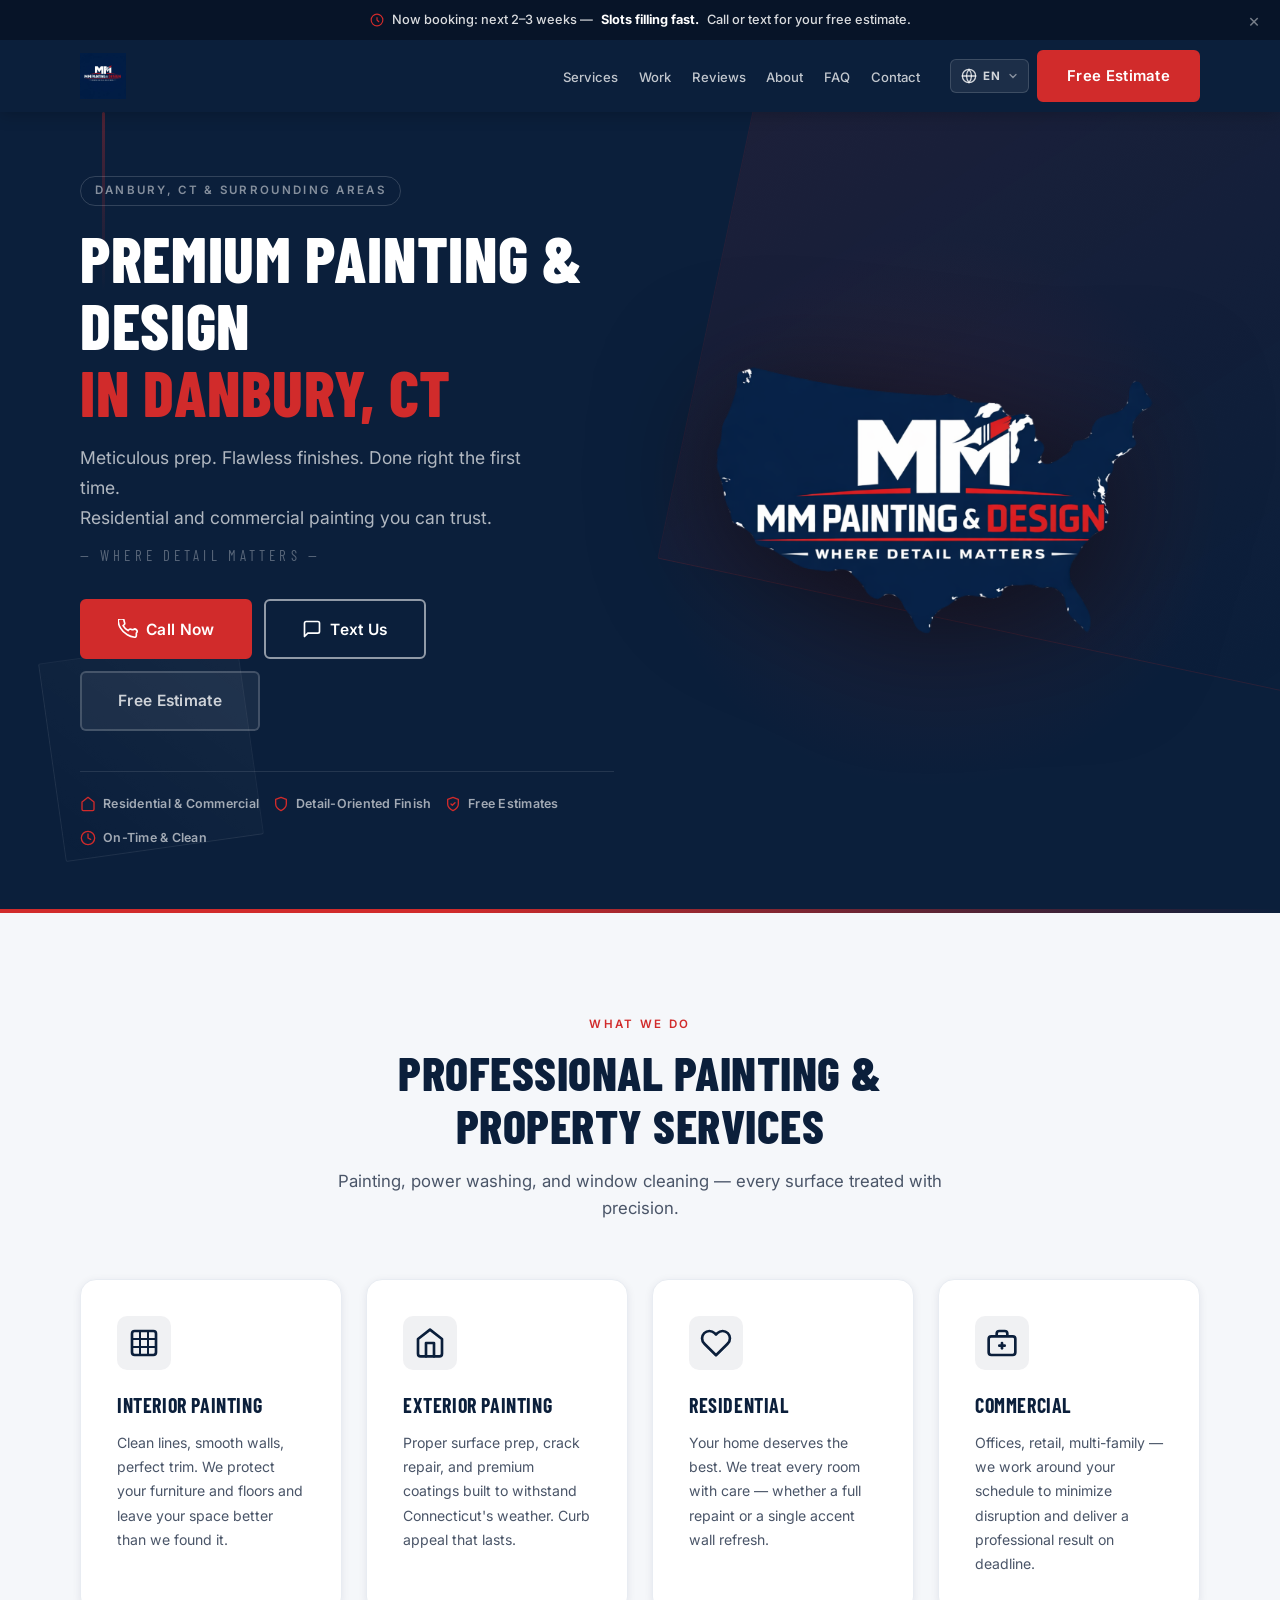
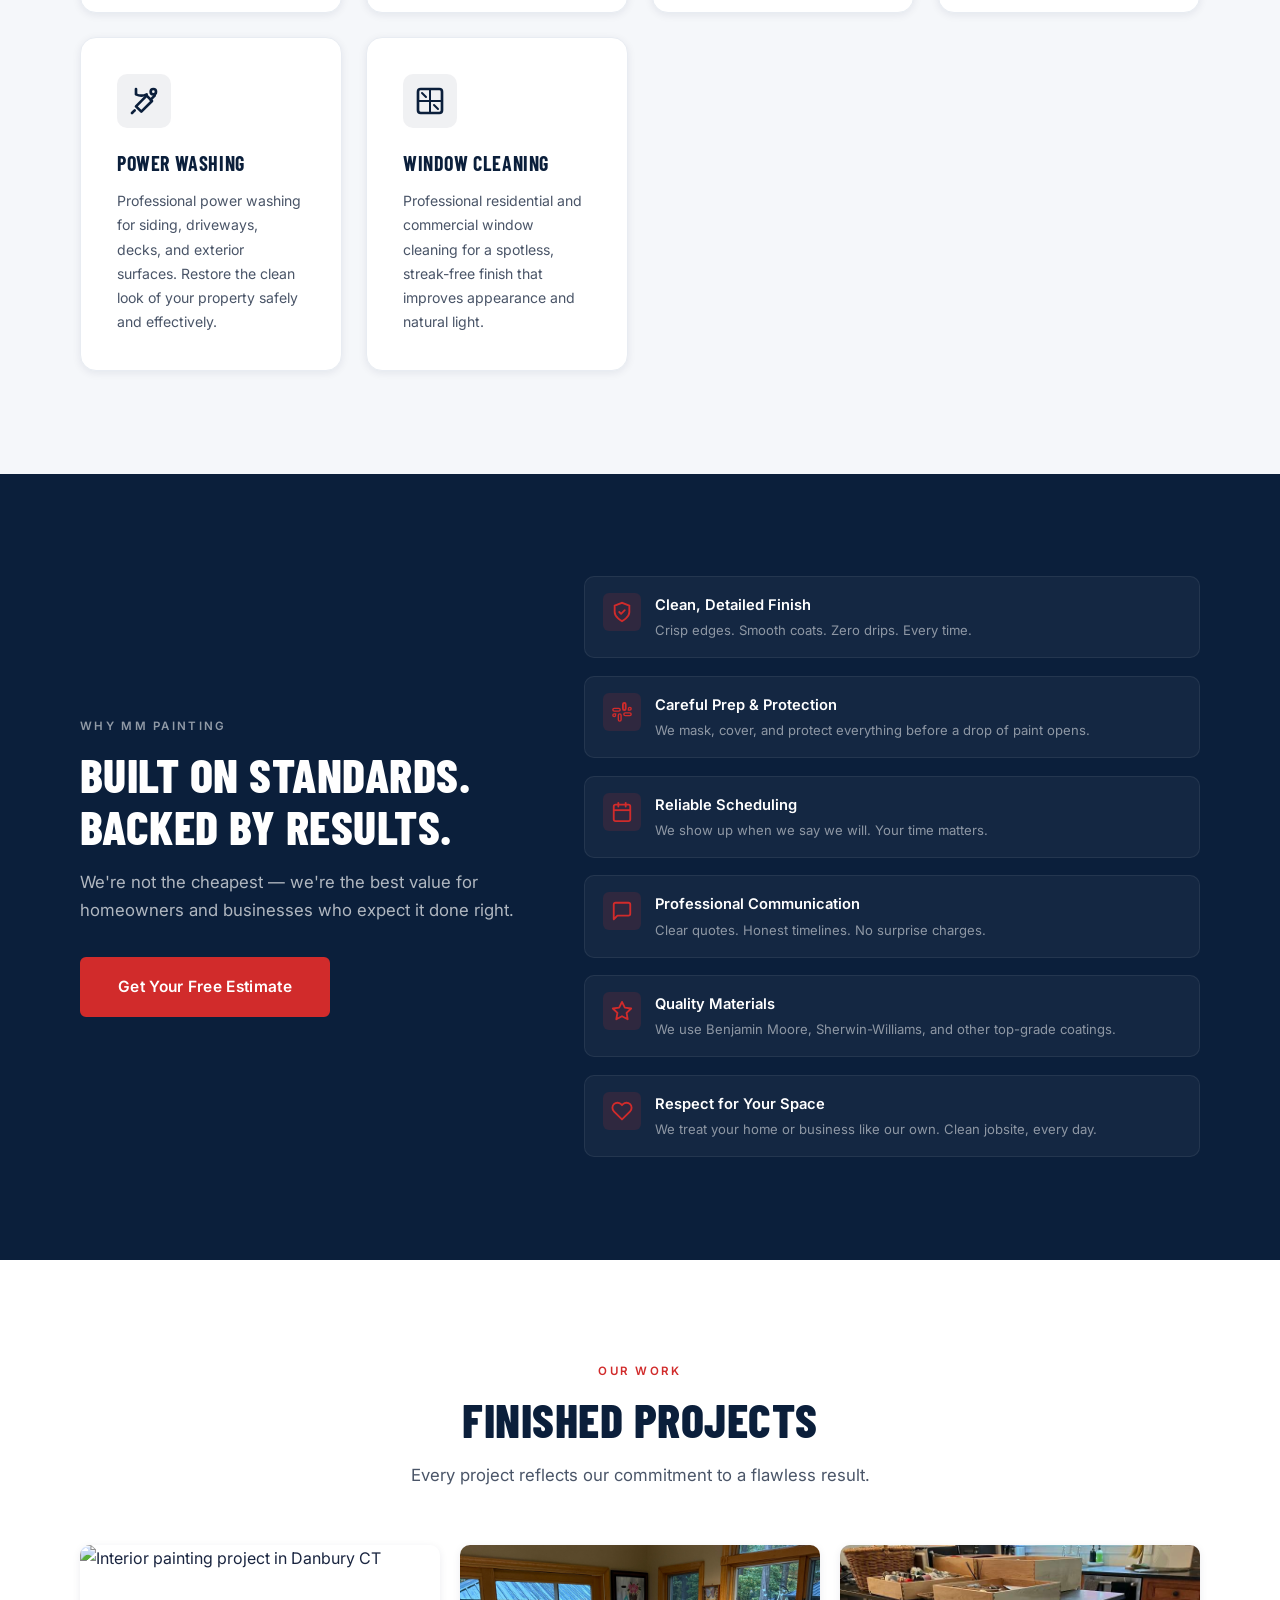
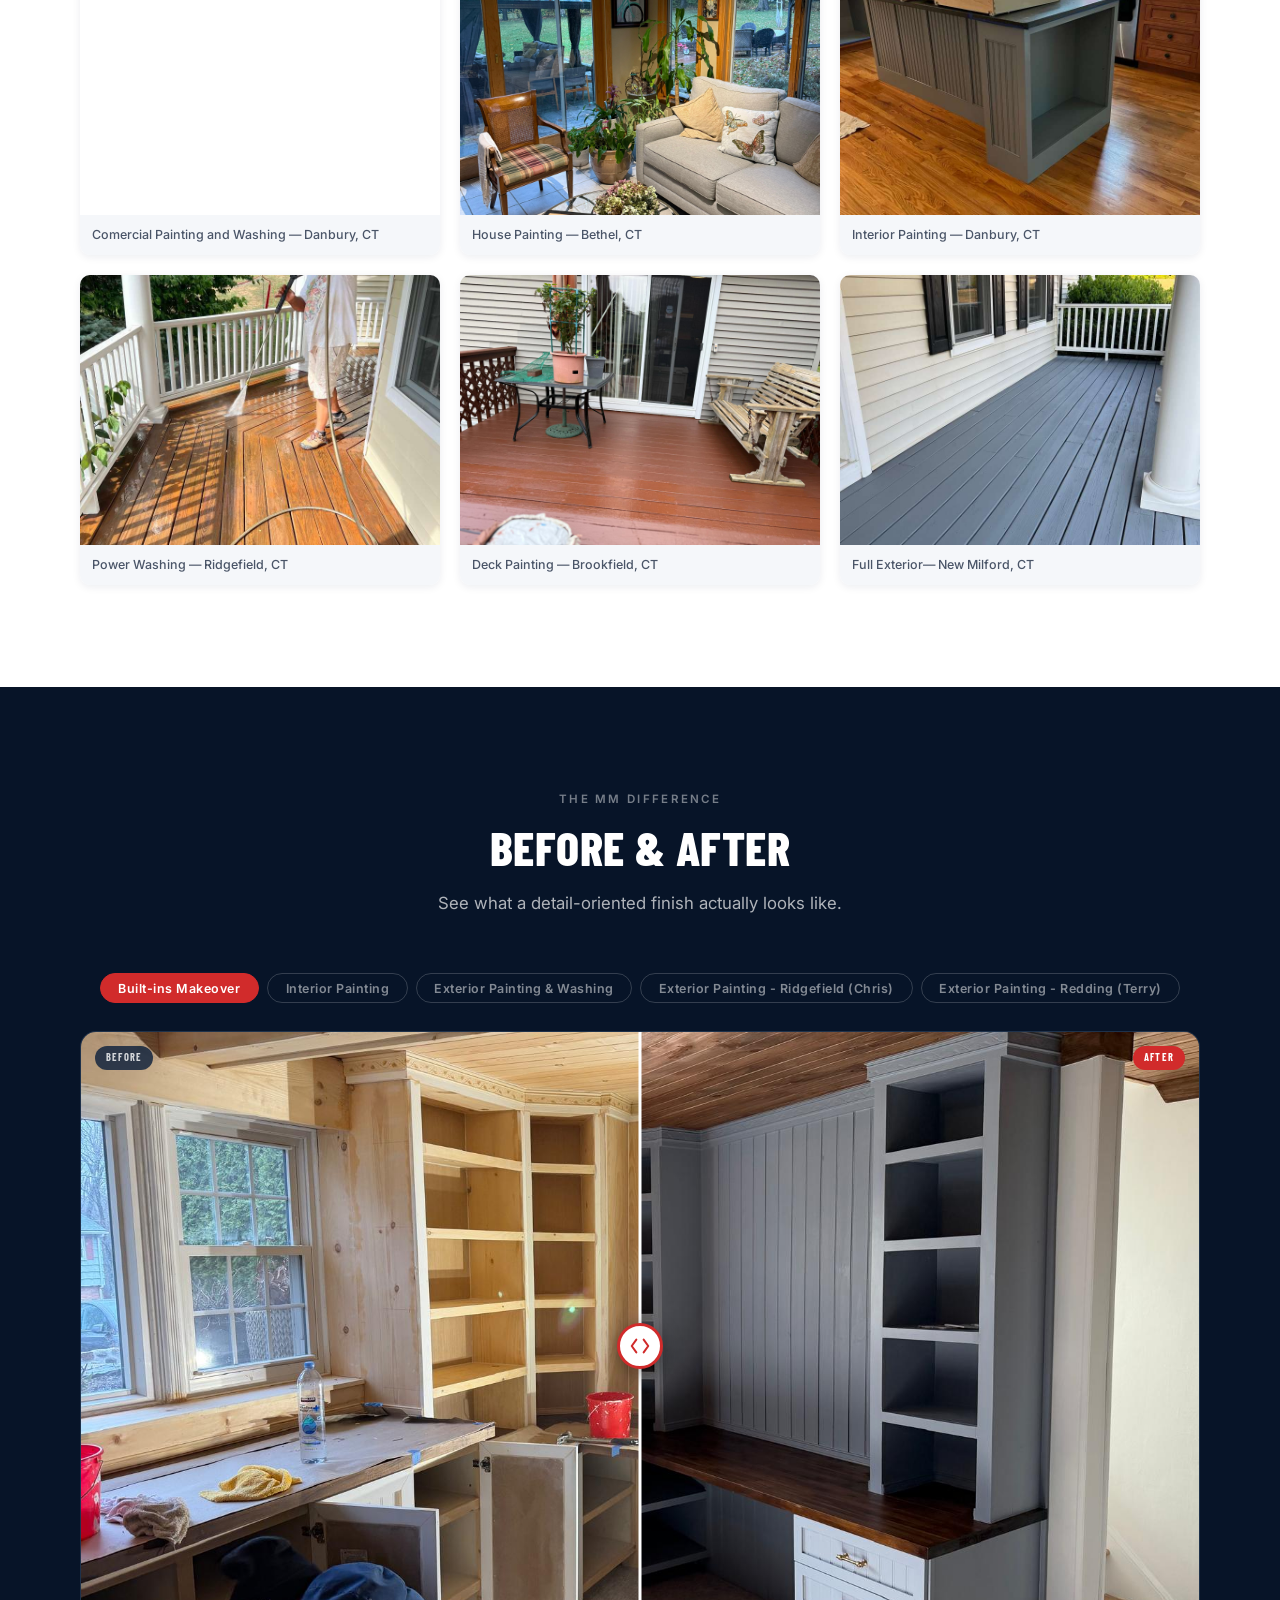
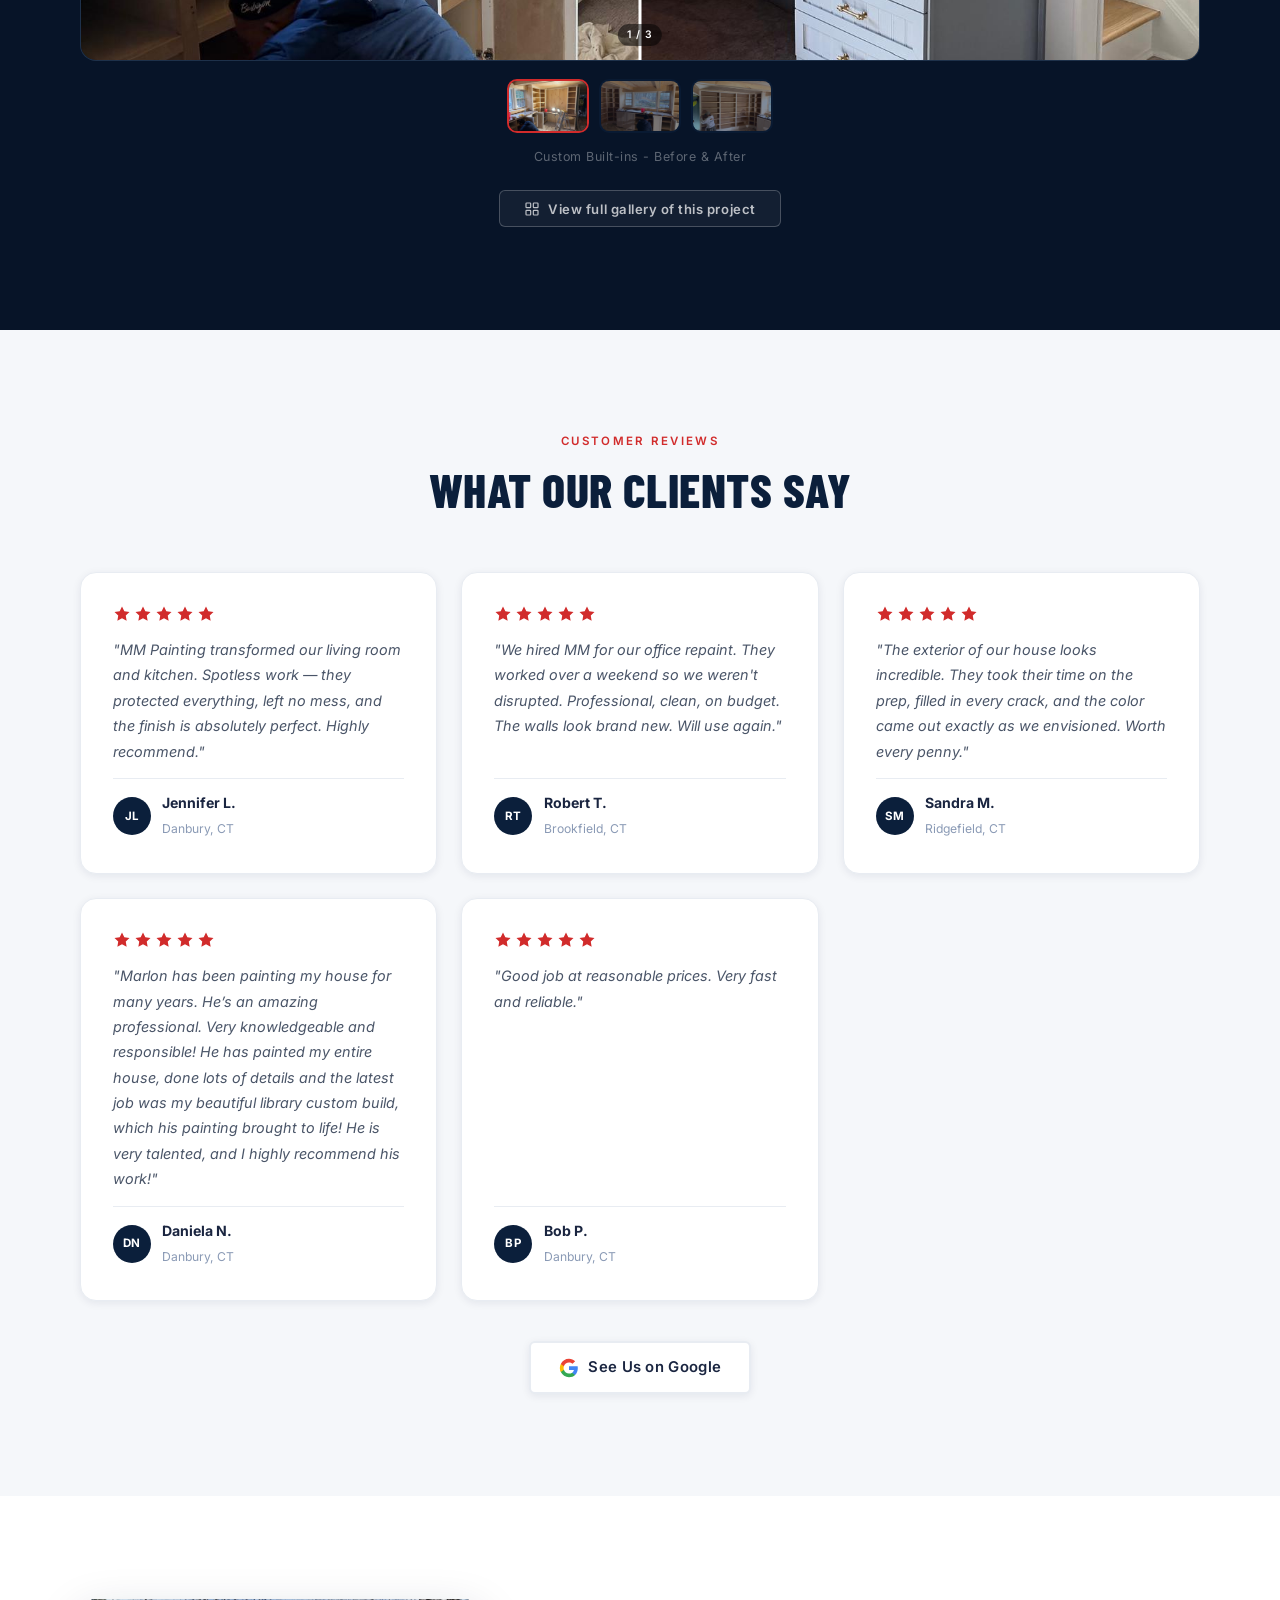
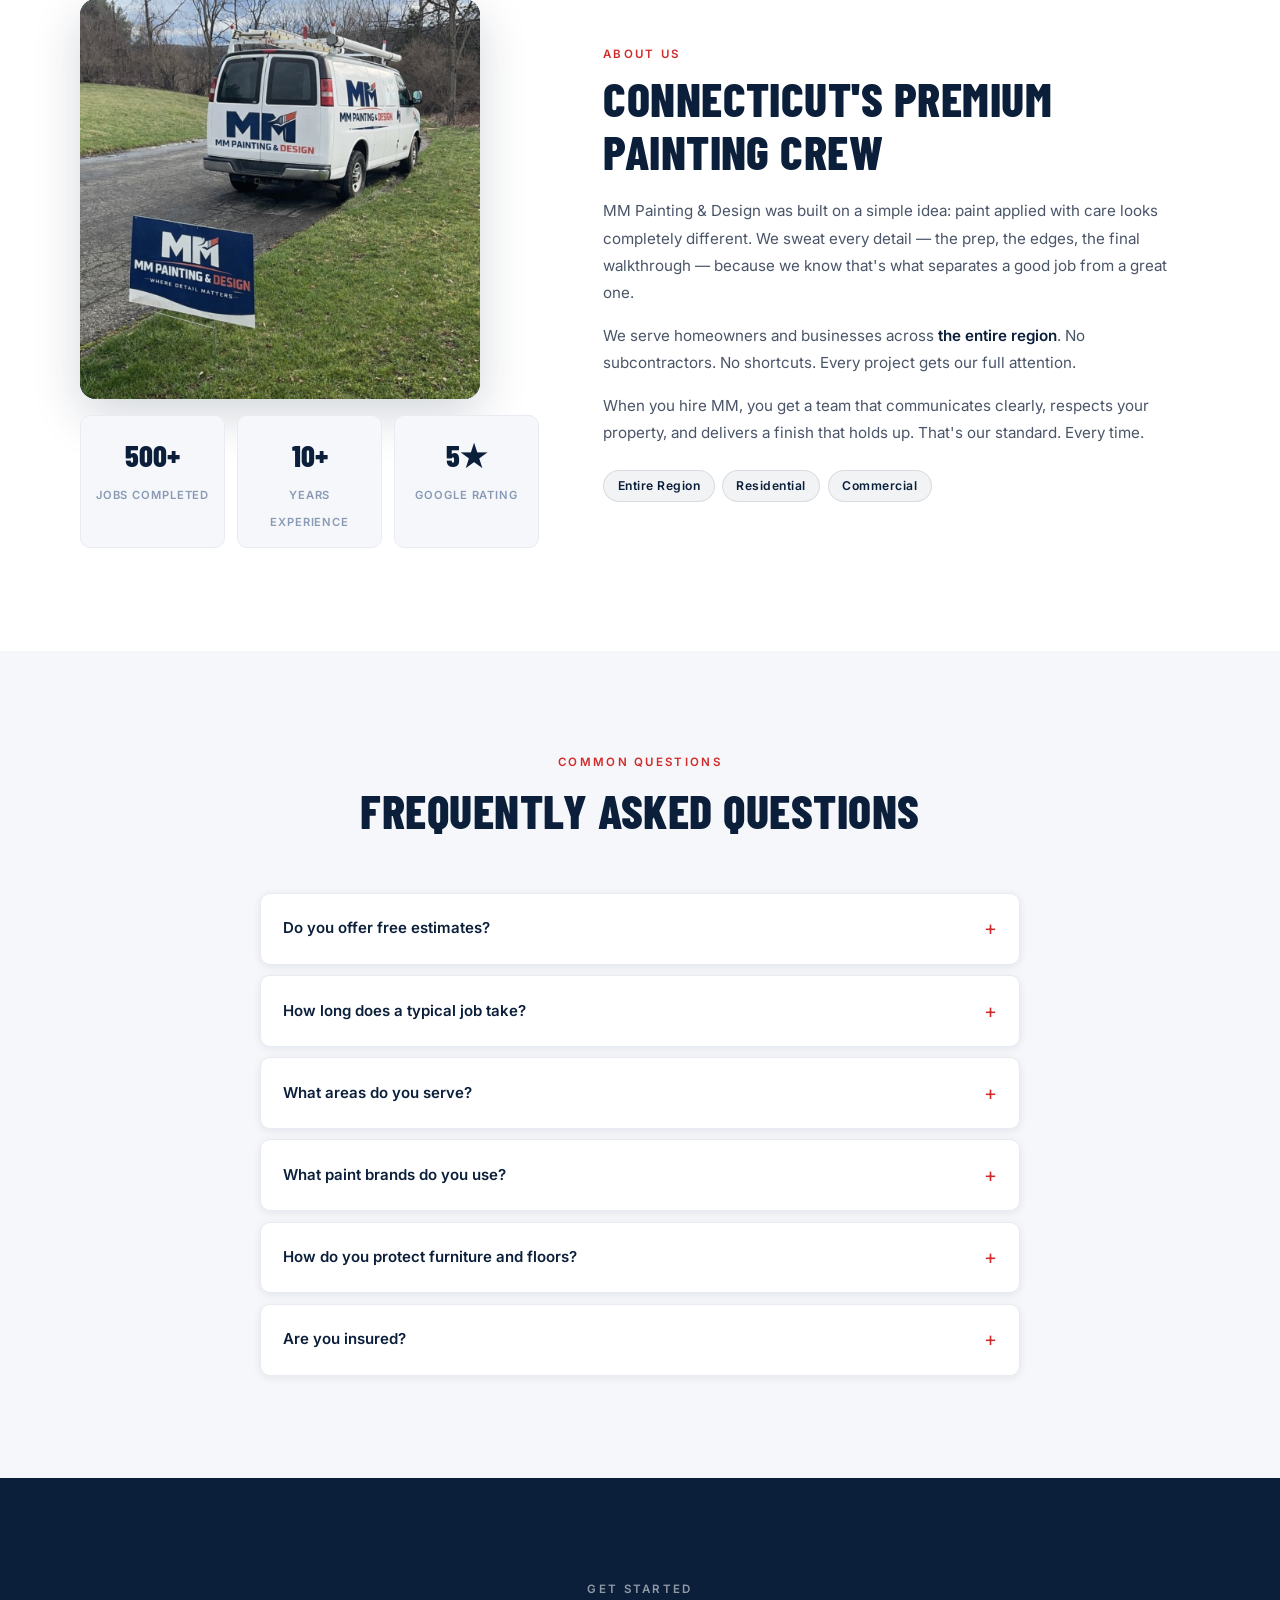
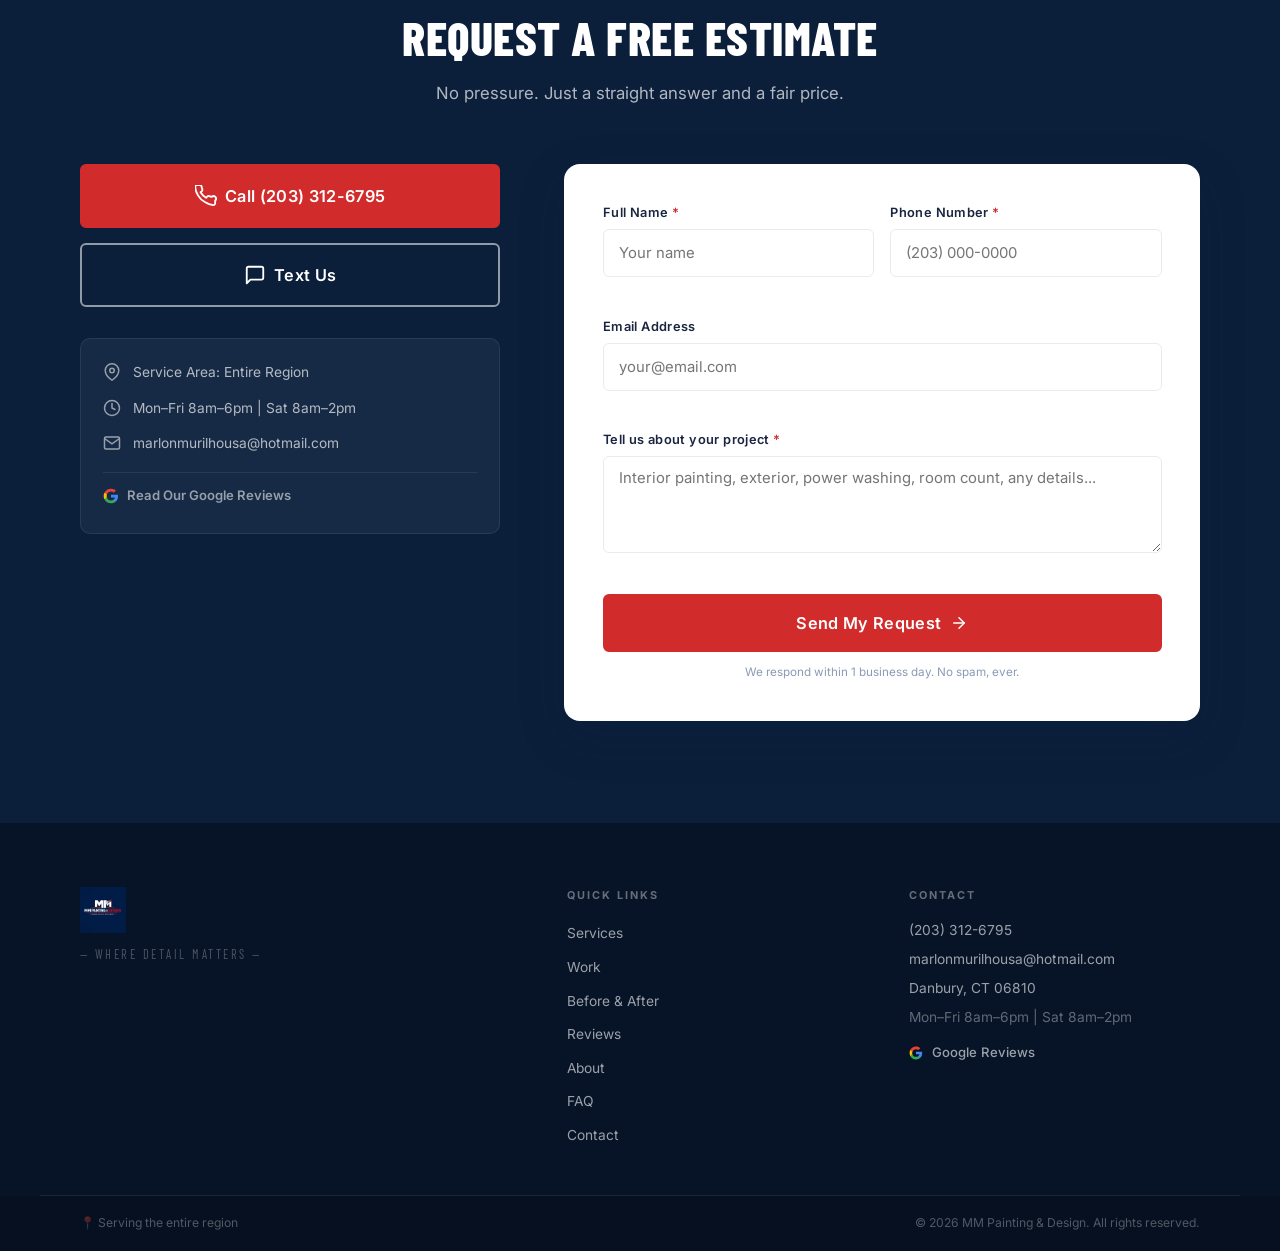
==== commit e6ac1c09: "Add files via upload" ====
--- a/index.html
+++ b/index.html
@@ -67,7 +67,7 @@
       <svg width="14" height="14" viewBox="0 0 24 24" fill="none" aria-hidden="true"><circle cx="12" cy="12" r="10" stroke="#D12B2B" stroke-width="2"/><path d="M12 8v4l3 3" stroke="#D12B2B" stroke-width="2" stroke-linecap="round"/></svg>
       <span data-i18n="notif_text">Now booking: next 2–3 weeks — <strong>Slots filling fast.</strong> Call or text for your free estimate.</span>
     </span>
-    <button class="notif-close" aria-label="Close notification" onclick="this.closest('.notif-bar').remove();document.documentElement.style.setProperty('--notif-h','0px')">×</button>
+    <button type="button" class="notif-close" aria-label="Close notification" onclick="this.closest('.notif-bar').remove();document.documentElement.style.setProperty('--notif-h','0px')">×</button>
   </div>
 
   <!-- ===== STICKY HEADER ===== -->
@@ -92,7 +92,7 @@
 
         <!-- LANGUAGE SWITCHER (desktop) -->
         <div class="lang-switcher" id="langSwitcher" role="navigation" aria-label="Language selector">
-          <button class="lang-btn" id="langBtn" aria-haspopup="listbox" aria-expanded="false" aria-label="Select language">
+          <button type="button" class="lang-btn" id="langBtn" aria-haspopup="listbox" aria-expanded="false" aria-label="Select language">
             <svg width="16" height="16" viewBox="0 0 24 24" fill="none" aria-hidden="true" stroke="currentColor" stroke-width="2" stroke-linecap="round" stroke-linejoin="round"><circle cx="12" cy="12" r="10"/><line x1="2" y1="12" x2="22" y2="12"/><path d="M12 2a15.3 15.3 0 010 20M12 2a15.3 15.3 0 000 20"/></svg>
             <span class="lang-current" id="langCurrent">EN</span>
             <svg class="lang-chevron" width="12" height="12" viewBox="0 0 24 24" fill="none" aria-hidden="true" stroke="currentColor" stroke-width="2.5" stroke-linecap="round"><polyline points="6 9 12 15 18 9"/></svg>
@@ -111,7 +111,7 @@
       <div class="header-right-mobile">
         <!-- LANGUAGE SWITCHER (mobile header) -->
         <div class="lang-switcher lang-switcher-mobile" id="langSwitcherMobile" role="navigation" aria-label="Language selector">
-          <button class="lang-btn" id="langBtnMobile" aria-haspopup="listbox" aria-expanded="false" aria-label="Select language">
+          <button type="button" class="lang-btn" id="langBtnMobile" aria-haspopup="listbox" aria-expanded="false" aria-label="Select language">
             <svg width="15" height="15" viewBox="0 0 24 24" fill="none" aria-hidden="true" stroke="currentColor" stroke-width="2" stroke-linecap="round" stroke-linejoin="round"><circle cx="12" cy="12" r="10"/><line x1="2" y1="12" x2="22" y2="12"/><path d="M12 2a15.3 15.3 0 010 20M12 2a15.3 15.3 0 000 20"/></svg>
             <span class="lang-current" id="langCurrentMobile">EN</span>
           </button>
@@ -122,7 +122,7 @@
           </ul>
         </div>
 
-        <button class="hamburger" id="hamburger" aria-label="Toggle navigation menu" aria-expanded="false" aria-controls="mobileNavOverlay">
+        <button type="button" class="hamburger" id="hamburger" aria-label="Toggle navigation menu" aria-expanded="false" aria-controls="mobileNavOverlay">
           <span class="hamburger-line"></span>
           <span class="hamburger-line"></span>
           <span class="hamburger-line"></span>
@@ -409,7 +409,7 @@
       <p class="ba-caption-text" id="baCaption"></p>
 
       <div class="ba-gallery-btn-wrap">
-        <button class="ba-gallery-btn" id="baGalBtn" aria-expanded="false">
+        <button type="button" class="ba-gallery-btn" id="baGalBtn" aria-expanded="false">
           <svg viewBox="0 0 24 24" fill="none" stroke="currentColor" stroke-width="1.8" stroke-linecap="round" aria-hidden="true">
             <rect x="3" y="3" width="7" height="7" rx="1"/><rect x="14" y="3" width="7" height="7" rx="1"/>
             <rect x="3" y="14" width="7" height="7" rx="1"/><rect x="14" y="14" width="7" height="7" rx="1"/>
@@ -421,7 +421,7 @@
       <div class="ba-overlay" id="baOverlay" aria-hidden="true">
         <div class="ba-overlay-header">
           <span class="ba-overlay-title" id="baOverlayTitle"></span>
-          <button class="ba-close-btn" id="baCloseOverlay" aria-label="Close gallery">
+          <button type="button" class="ba-close-btn" id="baCloseOverlay" aria-label="Close gallery">
             <svg width="14" height="14" viewBox="0 0 24 24" fill="none" stroke="currentColor" stroke-width="2.2" stroke-linecap="round" aria-hidden="true">
               <line x1="18" y1="6" x2="6" y2="18"/><line x1="6" y1="6" x2="18" y2="18"/>
             </svg>
@@ -434,15 +434,15 @@
       <div class="ba-lightbox" id="baLightbox" aria-hidden="true">
         <div class="ba-lb-top">
           <span class="ba-lb-info" id="baLbInfo"></span>
-          <button class="ba-lb-close" id="baLbClose" data-i18n="ba_gallery_close">Close</button>
+          <button type="button" class="ba-lb-close" id="baLbClose" data-i18n="ba_gallery_close">Close</button>
         </div>
         <img class="ba-lb-img" id="baLbImg" src="" alt="" />
         <div class="ba-lb-nav">
-          <button class="ba-lb-arrow" id="baLbPrev" aria-label="Previous photo">
+          <button type="button" class="ba-lb-arrow" id="baLbPrev" aria-label="Previous photo">
             <svg viewBox="0 0 24 24" fill="none" stroke="currentColor" stroke-width="2.2" stroke-linecap="round" aria-hidden="true"><polyline points="15 18 9 12 15 6"/></svg>
           </button>
           <span class="ba-lb-info" id="baLbCount"></span>
-          <button class="ba-lb-arrow" id="baLbNext" aria-label="Next photo">
+          <button type="button" class="ba-lb-arrow" id="baLbNext" aria-label="Next photo">
             <svg viewBox="0 0 24 24" fill="none" stroke="currentColor" stroke-width="2.2" stroke-linecap="round" aria-hidden="true"><polyline points="9 18 15 12 9 6"/></svg>
           </button>
         </div>
@@ -716,9 +716,9 @@
         <p>Danbury, CT 06810</p>
         <p class="footer-hours" data-i18n="contact_hours">Mon–Fri 8am–6pm &bull; Sat 8am–2pm</p>
         <!-- Google link in footer -->
-        <p style="margin-top:0.75rem;">
+        <p class="footer-google-wrap">
           <a href="https://share.google/INIhjZpQSnfq2EuzM" target="_blank" rel="noopener noreferrer" class="footer-google-link" aria-label="See MM Painting on Google">
-            <svg width="14" height="14" viewBox="0 0 24 24" fill="none" style="display:inline;vertical-align:middle;margin-right:0.3rem;" aria-hidden="true"><path d="M22.56 12.25c0-.78-.07-1.53-.2-2.25H12v4.26h5.92c-.26 1.37-1.04 2.53-2.21 3.31v2.77h3.57c2.08-1.92 3.28-4.74 3.28-8.09z" fill="#4285F4"/><path d="M12 23c2.97 0 5.46-.98 7.28-2.66l-3.57-2.77c-.98.66-2.23 1.06-3.71 1.06-2.86 0-5.29-1.93-6.16-4.53H2.18v2.84C3.99 20.53 7.7 23 12 23z" fill="#34A853"/><path d="M5.84 14.09c-.22-.66-.35-1.36-.35-2.09s.13-1.43.35-2.09V7.07H2.18C1.43 8.55 1 10.22 1 12s.43 3.45 1.18 4.93l2.85-2.22.81-.62z" fill="#FBBC05"/><path d="M12 5.38c1.62 0 3.06.56 4.21 1.64l3.15-3.15C17.45 2.09 14.97 1 12 1 7.7 1 3.99 3.47 2.18 7.07l3.66 2.84c.87-2.6 3.3-4.53 6.16-4.53z" fill="#EA4335"/></svg>
+            <svg class="footer-google-icon" width="14" height="14" viewBox="0 0 24 24" fill="none" aria-hidden="true"><path d="M22.56 12.25c0-.78-.07-1.53-.2-2.25H12v4.26h5.92c-.26 1.37-1.04 2.53-2.21 3.31v2.77h3.57c2.08-1.92 3.28-4.74 3.28-8.09z" fill="#4285F4"/><path d="M12 23c2.97 0 5.46-.98 7.28-2.66l-3.57-2.77c-.98.66-2.23 1.06-3.71 1.06-2.86 0-5.29-1.93-6.16-4.53H2.18v2.84C3.99 20.53 7.7 23 12 23z" fill="#34A853"/><path d="M5.84 14.09c-.22-.66-.35-1.36-.35-2.09s.13-1.43.35-2.09V7.07H2.18C1.43 8.55 1 10.22 1 12s.43 3.45 1.18 4.93l2.85-2.22.81-.62z" fill="#FBBC05"/><path d="M12 5.38c1.62 0 3.06.56 4.21 1.64l3.15-3.15C17.45 2.09 14.97 1 12 1 7.7 1 3.99 3.47 2.18 7.07l3.66 2.84c.87-2.6 3.3-4.53 6.16-4.53z" fill="#EA4335"/></svg>
             Google Reviews
           </a>
         </p>
@@ -733,7 +733,7 @@
   </footer>
 
   <!-- BACK TO TOP -->
-  <button class="back-to-top" id="backToTop" aria-label="Back to top of page" hidden>
+  <button type="button" class="back-to-top" id="backToTop" aria-label="Back to top of page" hidden>
     <svg width="20" height="20" viewBox="0 0 24 24" fill="none" aria-hidden="true"><polyline points="18 15 12 9 6 15" stroke="currentColor" stroke-width="2.5" stroke-linecap="round" stroke-linejoin="round"/></svg>
   </button>
 
--- a/styles.css
+++ b/styles.css
@@ -826,6 +826,8 @@
 .footer-contact a { color: rgba(255,255,255,0.6); transition: color var(--t); }
 .footer-contact a:hover { color: var(--white); }
 .footer-hours { font-size: 0.76rem; color: rgba(255,255,255,0.36) !important; margin-top: 0.2rem; }
+.footer-google-wrap { margin-top: 0.75rem; }
+.footer-google-icon { display: inline; vertical-align: middle; margin-right: 0.3rem; }
 .footer-bottom { padding: 1.1rem 0; background: rgba(0,0,0,.2); }
 .footer-bottom-inner { display: flex; align-items: center; justify-content: space-between; flex-wrap: wrap; gap: 0.5rem; }
 .footer-bottom p { font-size: 0.76rem; color: rgba(255,255,255,0.3); }
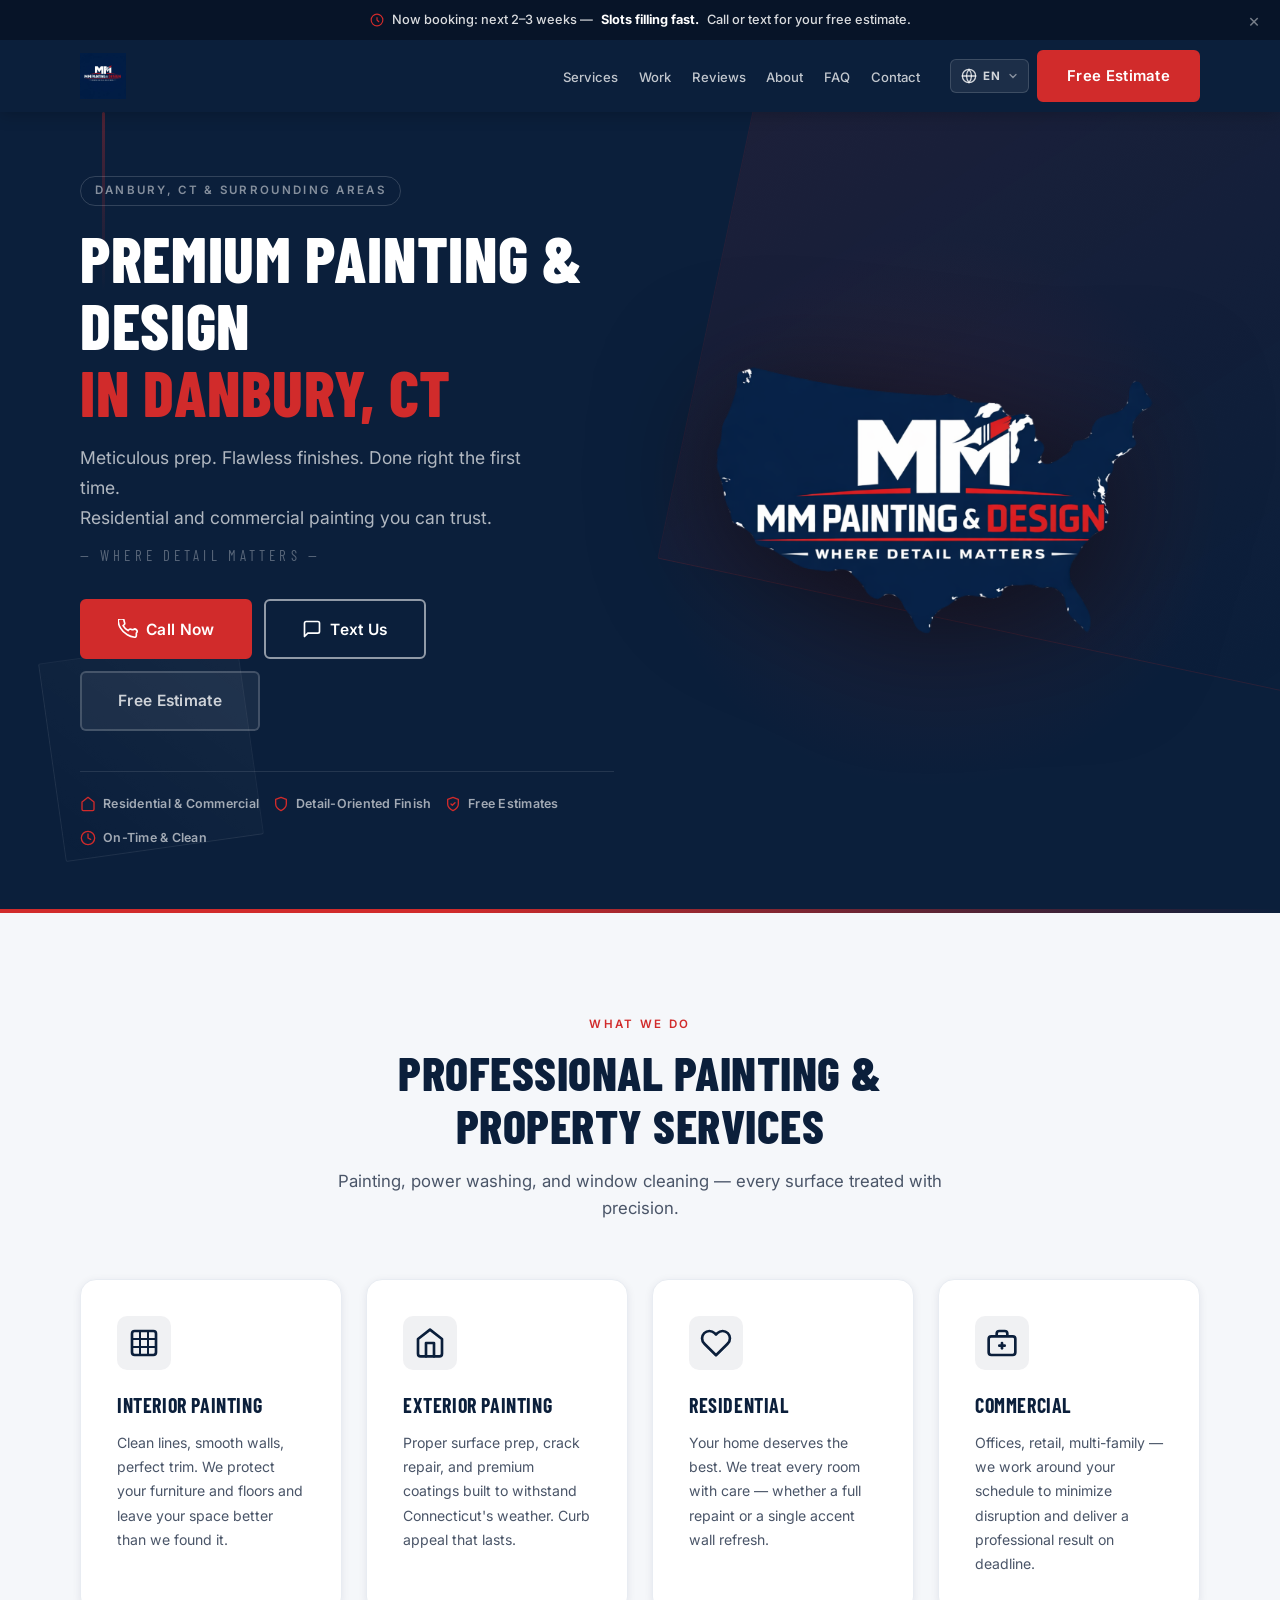
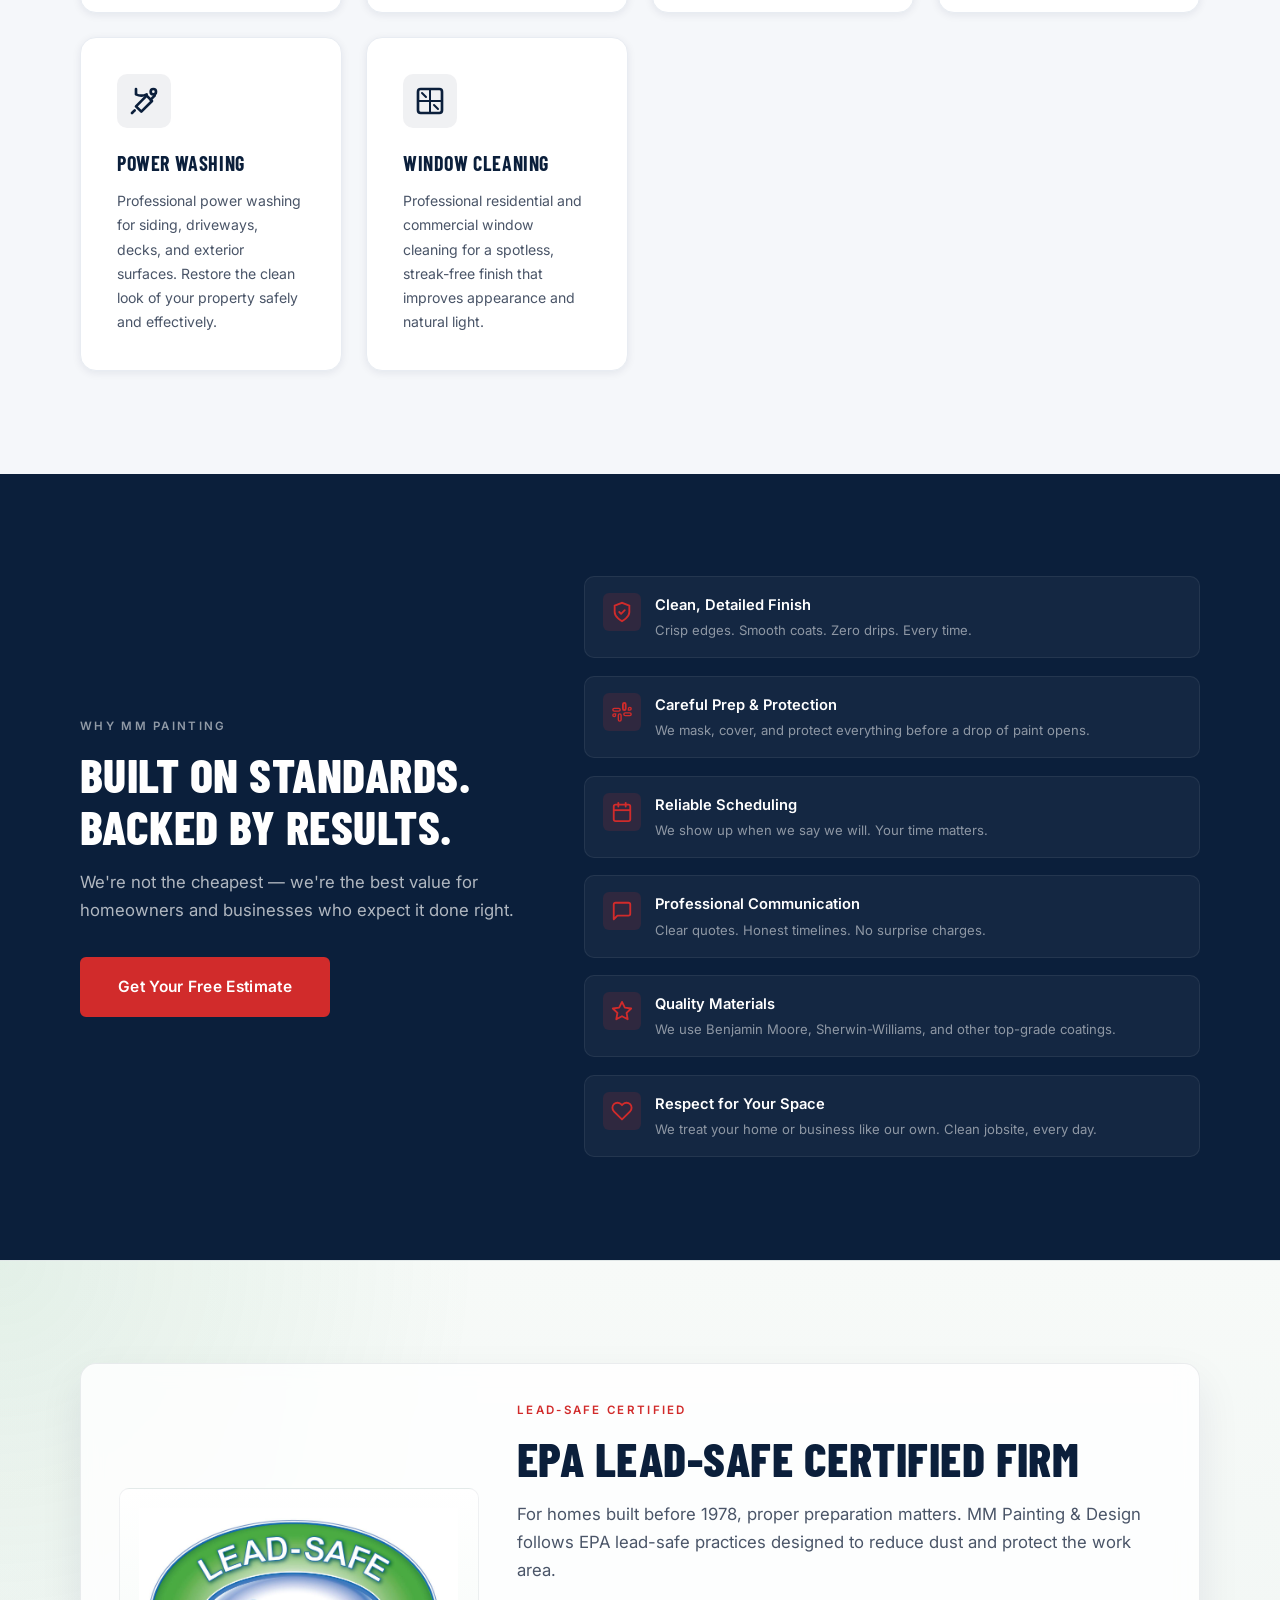
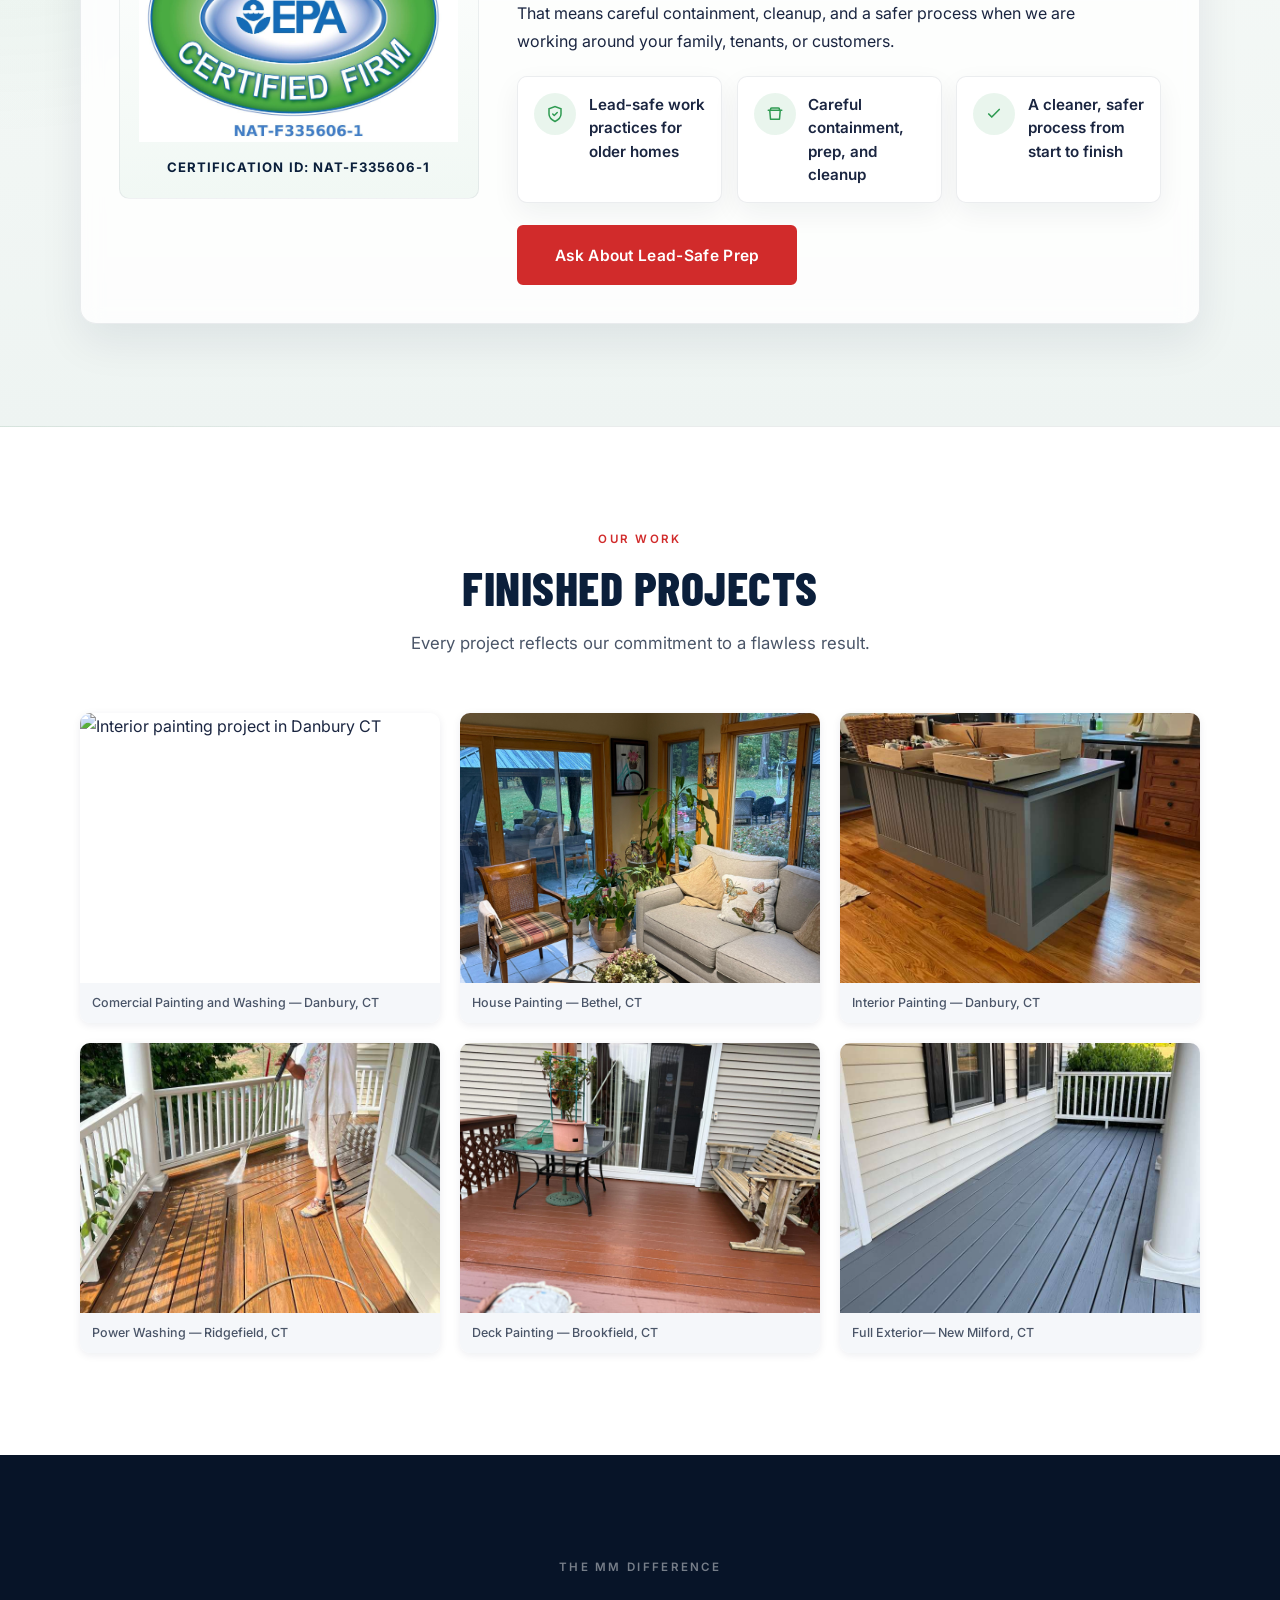
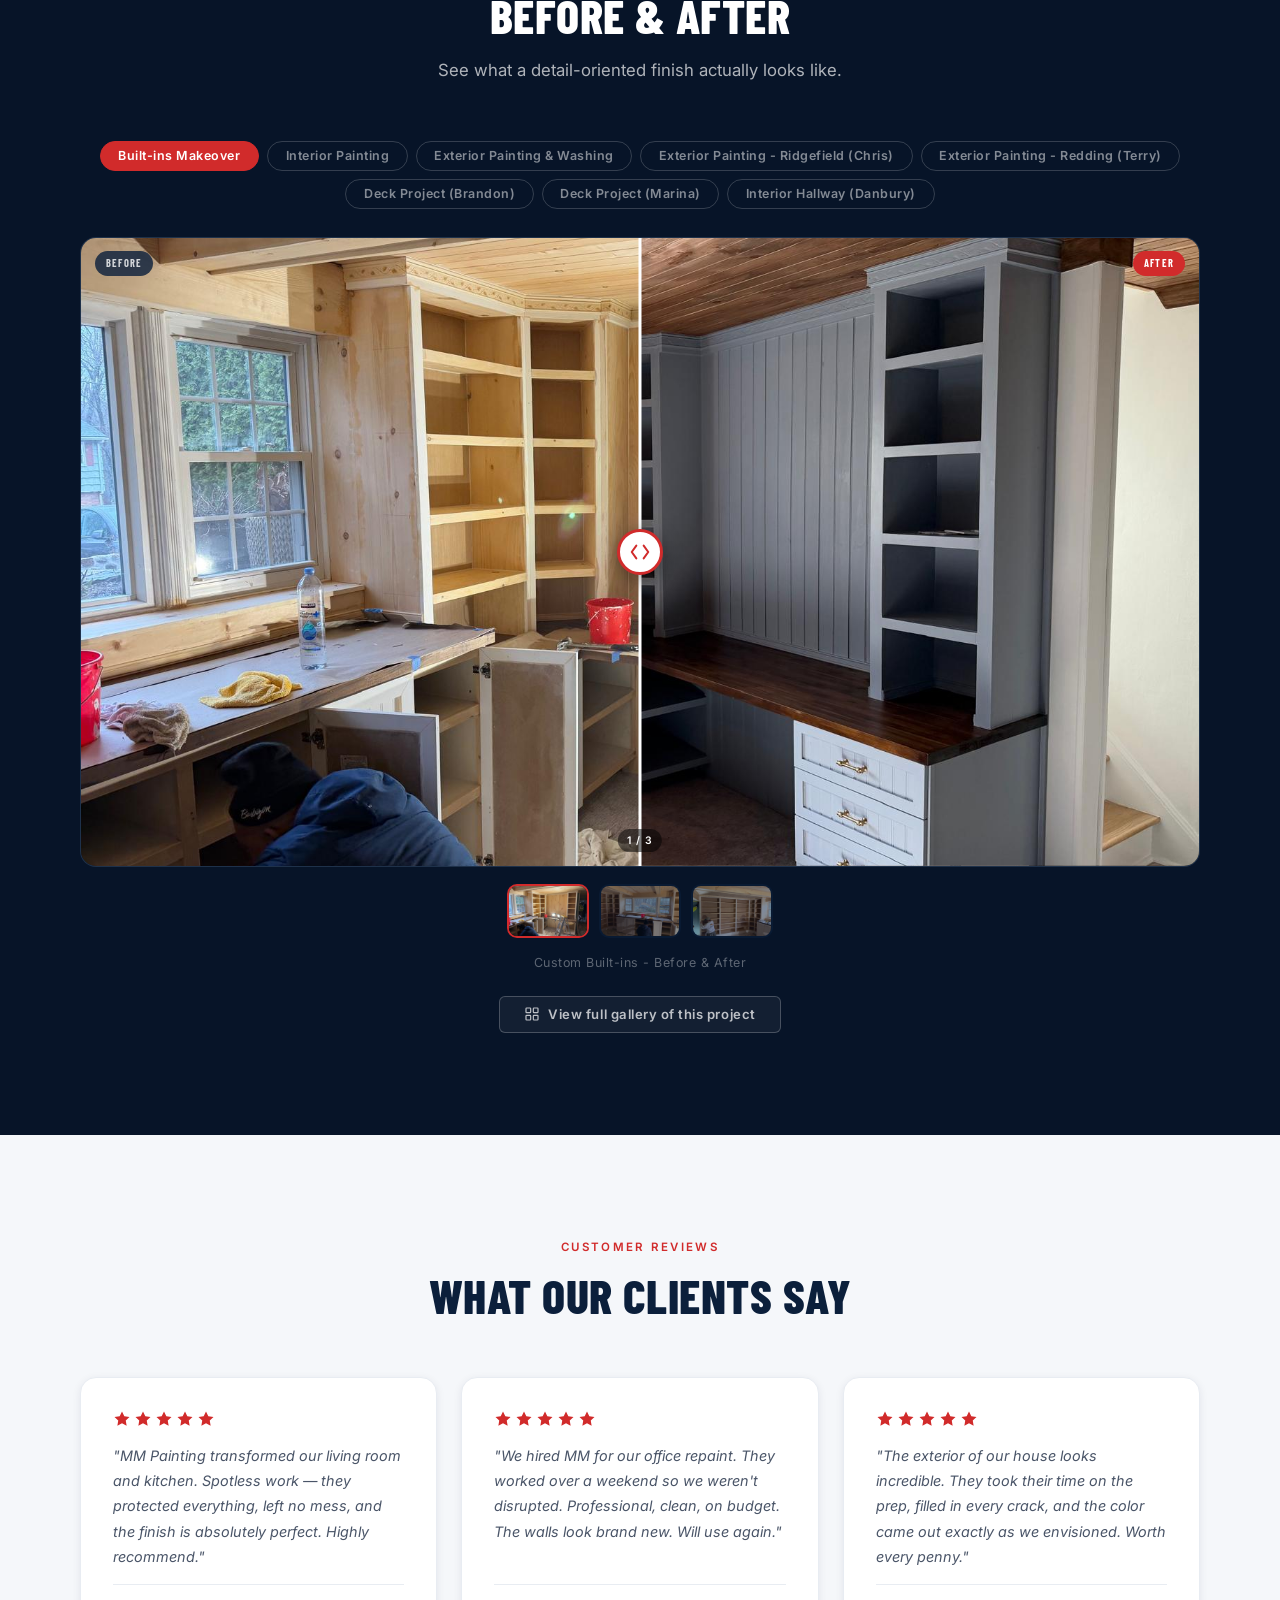
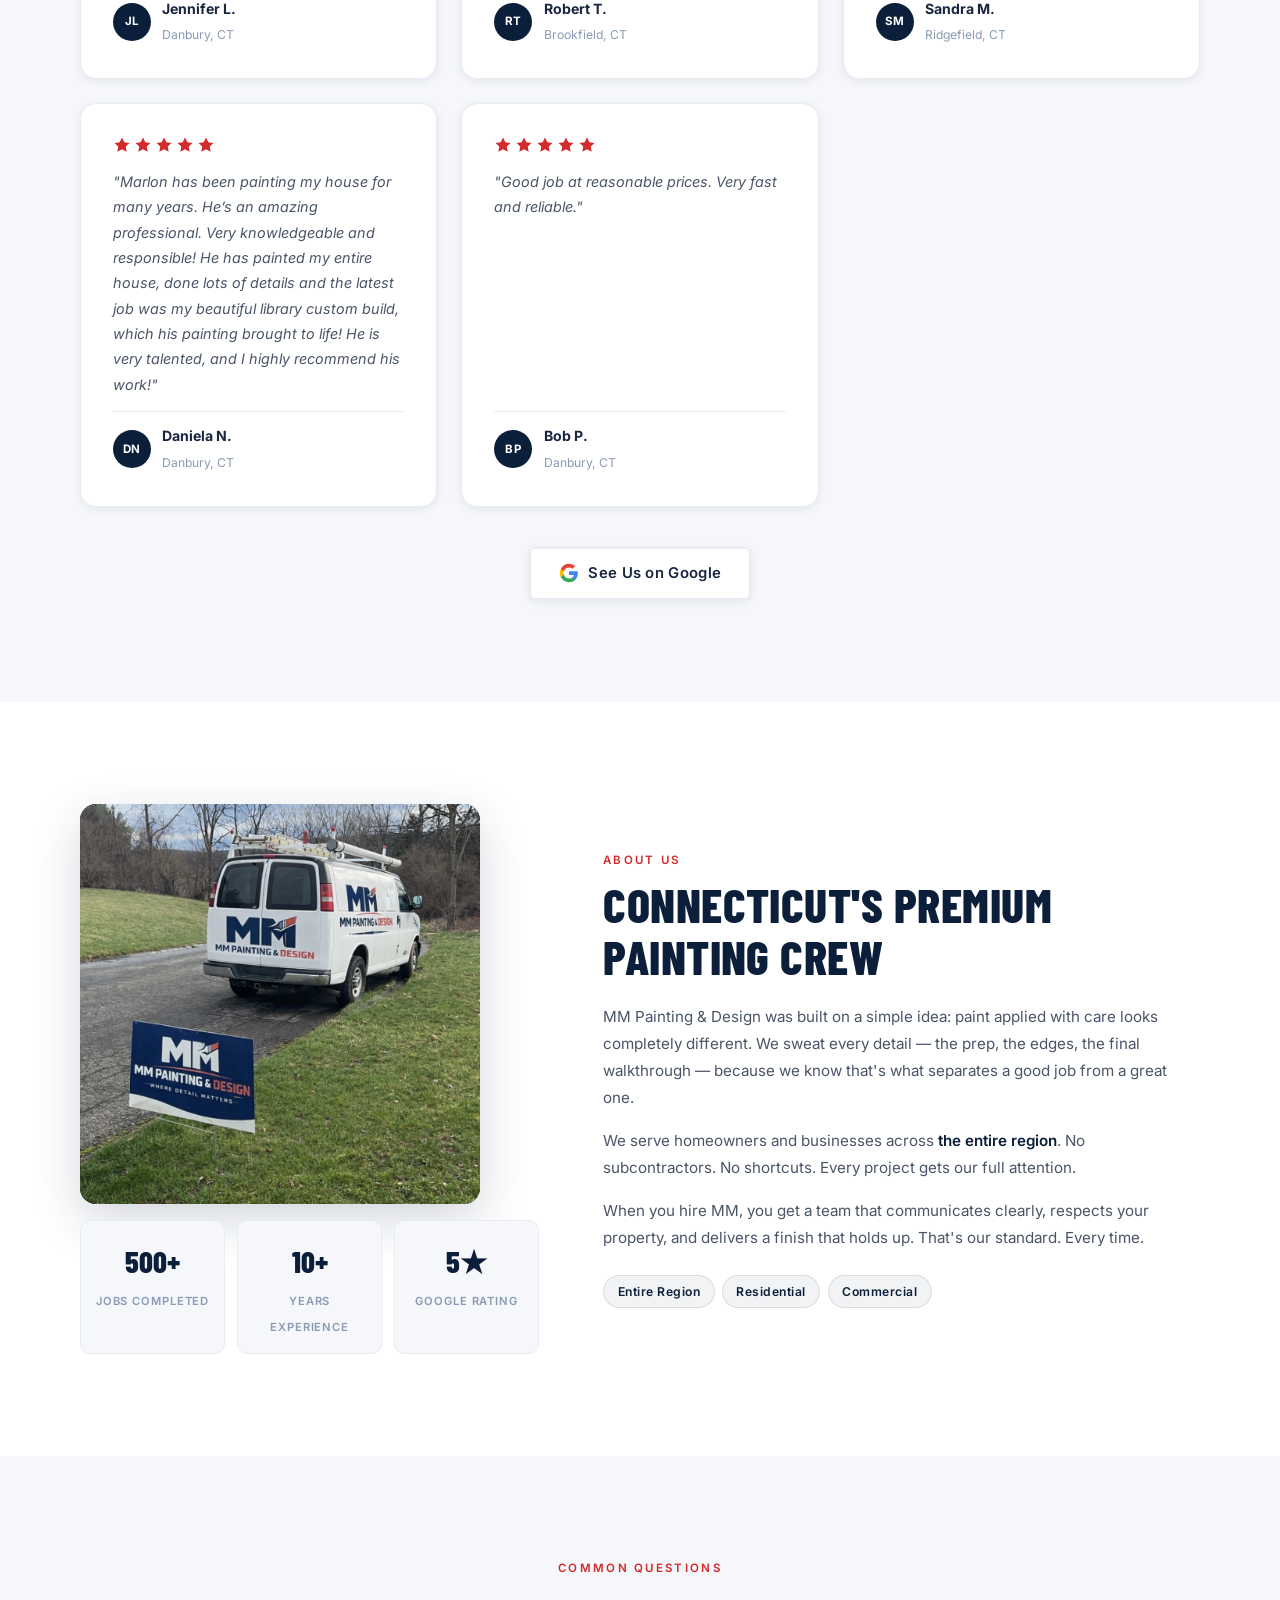
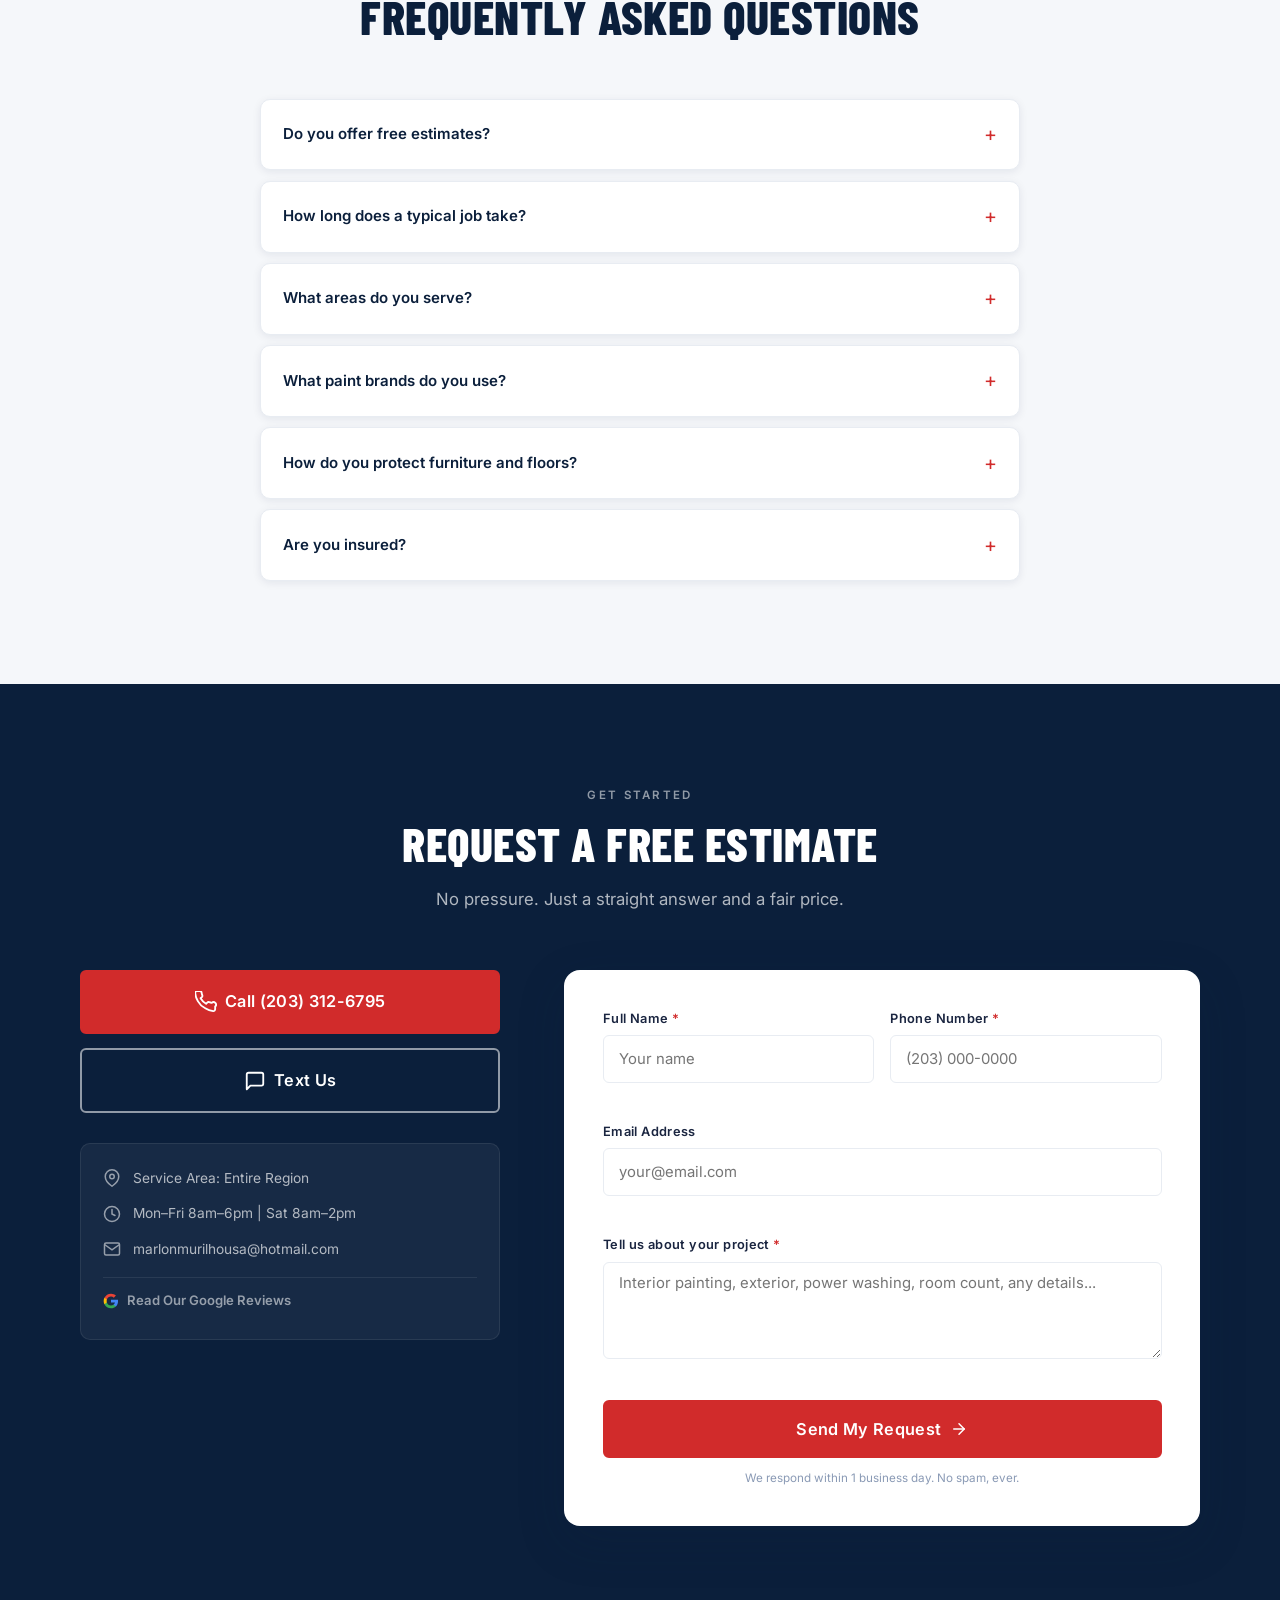
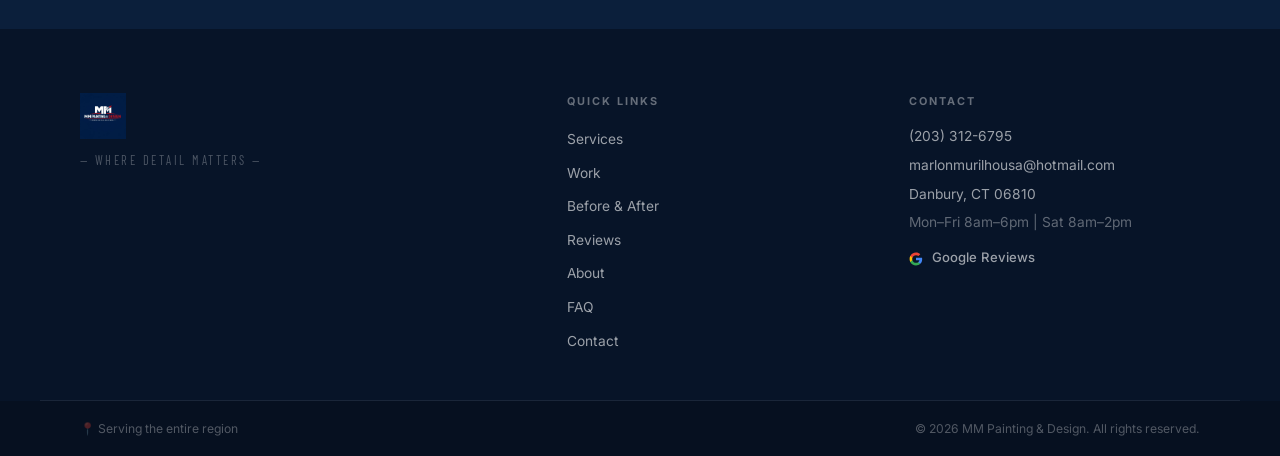
==== commit 2f0f80af: "Add files via upload" ====
--- a/index.html
+++ b/index.html
@@ -341,6 +341,50 @@
       </div>
     </section>
 
+    <!-- ===== LEAD SAFE ===== -->
+    <section class="section lead-safe-section" id="lead-safe" aria-labelledby="leadSafeHeading">
+      <div class="container">
+        <div class="lead-safe-card">
+          <div class="lead-safe-badge-panel">
+            <img src="lead.jpg" alt="EPA Lead-Safe Certified Firm badge" class="lead-safe-badge-img" loading="lazy" />
+            <p class="lead-safe-cert" data-i18n="lead_cert">Certification ID: NAT-F335606-1</p>
+          </div>
+
+          <div class="lead-safe-content">
+            <span class="section-eyebrow" data-i18n="lead_eyebrow">Lead-Safe Certified</span>
+            <h2 class="section-title" id="leadSafeHeading" data-i18n="lead_title">EPA Lead-Safe Certified Firm</h2>
+            <p class="section-sub lead-safe-sub" data-i18n="lead_p1">For homes built before 1978, proper preparation matters. MM Painting &amp; Design follows EPA lead-safe practices designed to reduce dust and protect the work area.</p>
+            <p class="lead-safe-copy" data-i18n="lead_p2">That means careful containment, cleanup, and a safer process when we are working around your family, tenants, or customers.</p>
+
+            <div class="lead-safe-points" role="list">
+              <article class="lead-safe-point" role="listitem">
+                <span class="lead-safe-point-icon" aria-hidden="true">
+                  <svg width="18" height="18" viewBox="0 0 24 24" fill="none"><path d="M12 22s8-4 8-10V5l-8-3-8 3v7c0 6 8 10 8 10z" stroke="currentColor" stroke-width="2" stroke-linecap="round"/><polyline points="9 12 11 14 15 10" stroke="currentColor" stroke-width="2" stroke-linecap="round" stroke-linejoin="round"/></svg>
+                </span>
+                <span class="lead-safe-point-text" data-i18n="lead_point1">Lead-safe work practices for older homes</span>
+              </article>
+
+              <article class="lead-safe-point" role="listitem">
+                <span class="lead-safe-point-icon" aria-hidden="true">
+                  <svg width="18" height="18" viewBox="0 0 24 24" fill="none"><path d="M3 7h18M6 7V5.5A1.5 1.5 0 017.5 4h9A1.5 1.5 0 0118 5.5V7M5 7l1 12h12l1-12" stroke="currentColor" stroke-width="2" stroke-linecap="round" stroke-linejoin="round"/></svg>
+                </span>
+                <span class="lead-safe-point-text" data-i18n="lead_point2">Careful containment, prep, and cleanup</span>
+              </article>
+
+              <article class="lead-safe-point" role="listitem">
+                <span class="lead-safe-point-icon" aria-hidden="true">
+                  <svg width="18" height="18" viewBox="0 0 24 24" fill="none"><path d="M5 12l4 4L19 6" stroke="currentColor" stroke-width="2.2" stroke-linecap="round" stroke-linejoin="round"/></svg>
+                </span>
+                <span class="lead-safe-point-text" data-i18n="lead_point3">A cleaner, safer process from start to finish</span>
+              </article>
+            </div>
+
+            <a href="#contact" class="btn btn-primary btn-lg lead-safe-cta" data-i18n="lead_cta">Ask About Lead-Safe Prep</a>
+          </div>
+        </div>
+      </div>
+    </section>
+
     <!-- ===== GALLERY ===== -->
    <!-- DEVELOPER NOTE: Replace .gallery-placeholder divs with <img> tags pointing to real photos -->
     <section class="section gallery-section" id="work" aria-labelledby="galleryHeading">
--- a/styles.css
+++ b/styles.css
@@ -882,6 +882,104 @@
 .mobile-float-call span:not(.mobile-float-icon) {
   padding: 0 1.25rem 0 0.75rem;
   font-size: 0.95rem;
+}
+
+/* ── LEAD SAFE ── */
+.lead-safe-section {
+  background:
+    radial-gradient(circle at top left, rgba(47, 155, 82, 0.1), transparent 32%),
+    linear-gradient(180deg, #f7faf8 0%, #eef4f2 100%);
+  border-top: 1px solid rgba(11,31,59,0.06);
+  border-bottom: 1px solid rgba(11,31,59,0.06);
+}
+
+.lead-safe-card {
+  display: grid;
+  grid-template-columns: minmax(280px, 360px) 1fr;
+  gap: clamp(1.5rem, 3vw, 3rem);
+  align-items: center;
+  padding: clamp(1.5rem, 3vw, 2.35rem);
+  background: rgba(255,255,255,0.82);
+  border: 1px solid rgba(11,31,59,0.08);
+  border-radius: var(--radius-lg);
+  box-shadow: 0 18px 44px rgba(11,31,59,0.08);
+  backdrop-filter: blur(10px);
+}
+
+.lead-safe-badge-panel {
+  text-align: center;
+  padding: 1.2rem;
+  border-radius: calc(var(--radius-lg) - 6px);
+  background: linear-gradient(180deg, #ffffff 0%, #f1f8f4 100%);
+  border: 1px solid rgba(11,31,59,0.06);
+}
+
+.lead-safe-badge-img {
+  width: min(100%, 320px);
+  height: auto;
+  display: block;
+  margin: 0 auto;
+}
+
+.lead-safe-cert {
+  margin-top: 0.9rem;
+  color: var(--navy);
+  font-size: 0.82rem;
+  font-weight: 700;
+  letter-spacing: 0.08em;
+  text-transform: uppercase;
+}
+
+.lead-safe-sub {
+  max-width: 62ch;
+}
+
+.lead-safe-copy {
+  margin-top: 0.9rem;
+  max-width: 62ch;
+  color: var(--text);
+  line-height: 1.75;
+}
+
+.lead-safe-points {
+  display: grid;
+  grid-template-columns: repeat(3, minmax(0, 1fr));
+  gap: 0.9rem;
+  margin-top: 1.35rem;
+}
+
+.lead-safe-point {
+  display: flex;
+  align-items: flex-start;
+  gap: 0.8rem;
+  padding: 0.95rem 1rem;
+  border-radius: var(--radius-md);
+  background: var(--white);
+  border: 1px solid rgba(11,31,59,0.08);
+  box-shadow: 0 10px 28px rgba(11,31,59,0.06);
+}
+
+.lead-safe-point-icon {
+  width: 42px;
+  height: 42px;
+  flex-shrink: 0;
+  display: inline-flex;
+  align-items: center;
+  justify-content: center;
+  border-radius: 50%;
+  color: #2f9b52;
+  background: rgba(47, 155, 82, 0.1);
+}
+
+.lead-safe-point-text {
+  color: var(--text);
+  font-size: 0.95rem;
+  line-height: 1.55;
+  font-weight: 600;
+}
+
+.lead-safe-cta {
+  margin-top: 1.4rem;
 }
 
 /* ── BEFORE & AFTER ── */
@@ -983,6 +1081,8 @@
   .hero-layout { grid-template-columns: 1fr 1fr; gap: 2rem; }
   .hero-logo-wrap { max-width: 380px; }
   .why-inner { grid-template-columns: 1fr; }
+  .lead-safe-card { grid-template-columns: 1fr; }
+  .lead-safe-points { grid-template-columns: repeat(2, minmax(0, 1fr)); }
   .about-inner { grid-template-columns: 1fr; }
   .about-img-placeholder { max-width: 100%; aspect-ratio: 16/7; }
   .about-logo-mark { width: 100%; height: 100%; }
@@ -1019,6 +1119,7 @@
   .trust-badges { justify-content: center; border-top: none; padding-top: 0; }
 
   .form-row { grid-template-columns: 1fr; }
+  .lead-safe-points { grid-template-columns: 1fr; }
   .gallery-grid { grid-template-columns: repeat(2, 1fr); }
   .reviews-grid { grid-template-columns: 1fr; }
   .footer-inner { grid-template-columns: 1fr; gap: 2rem; }
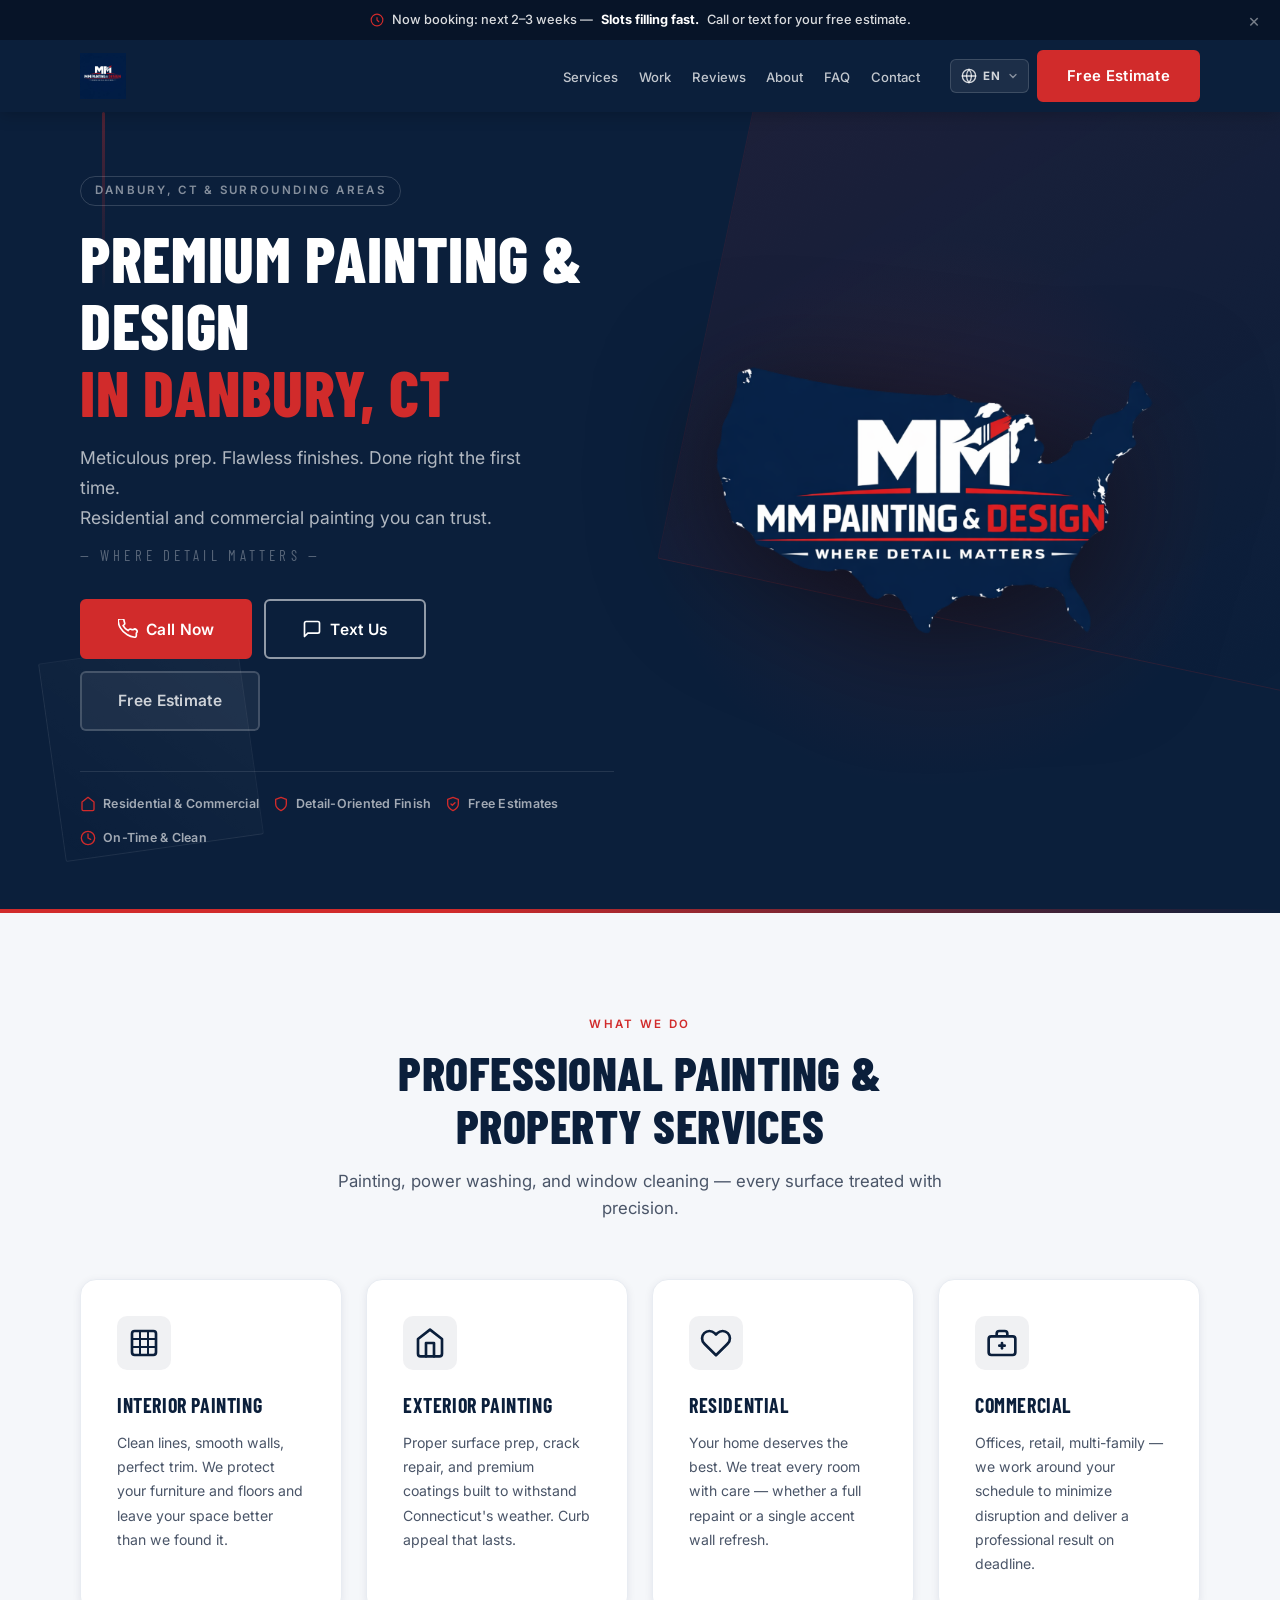
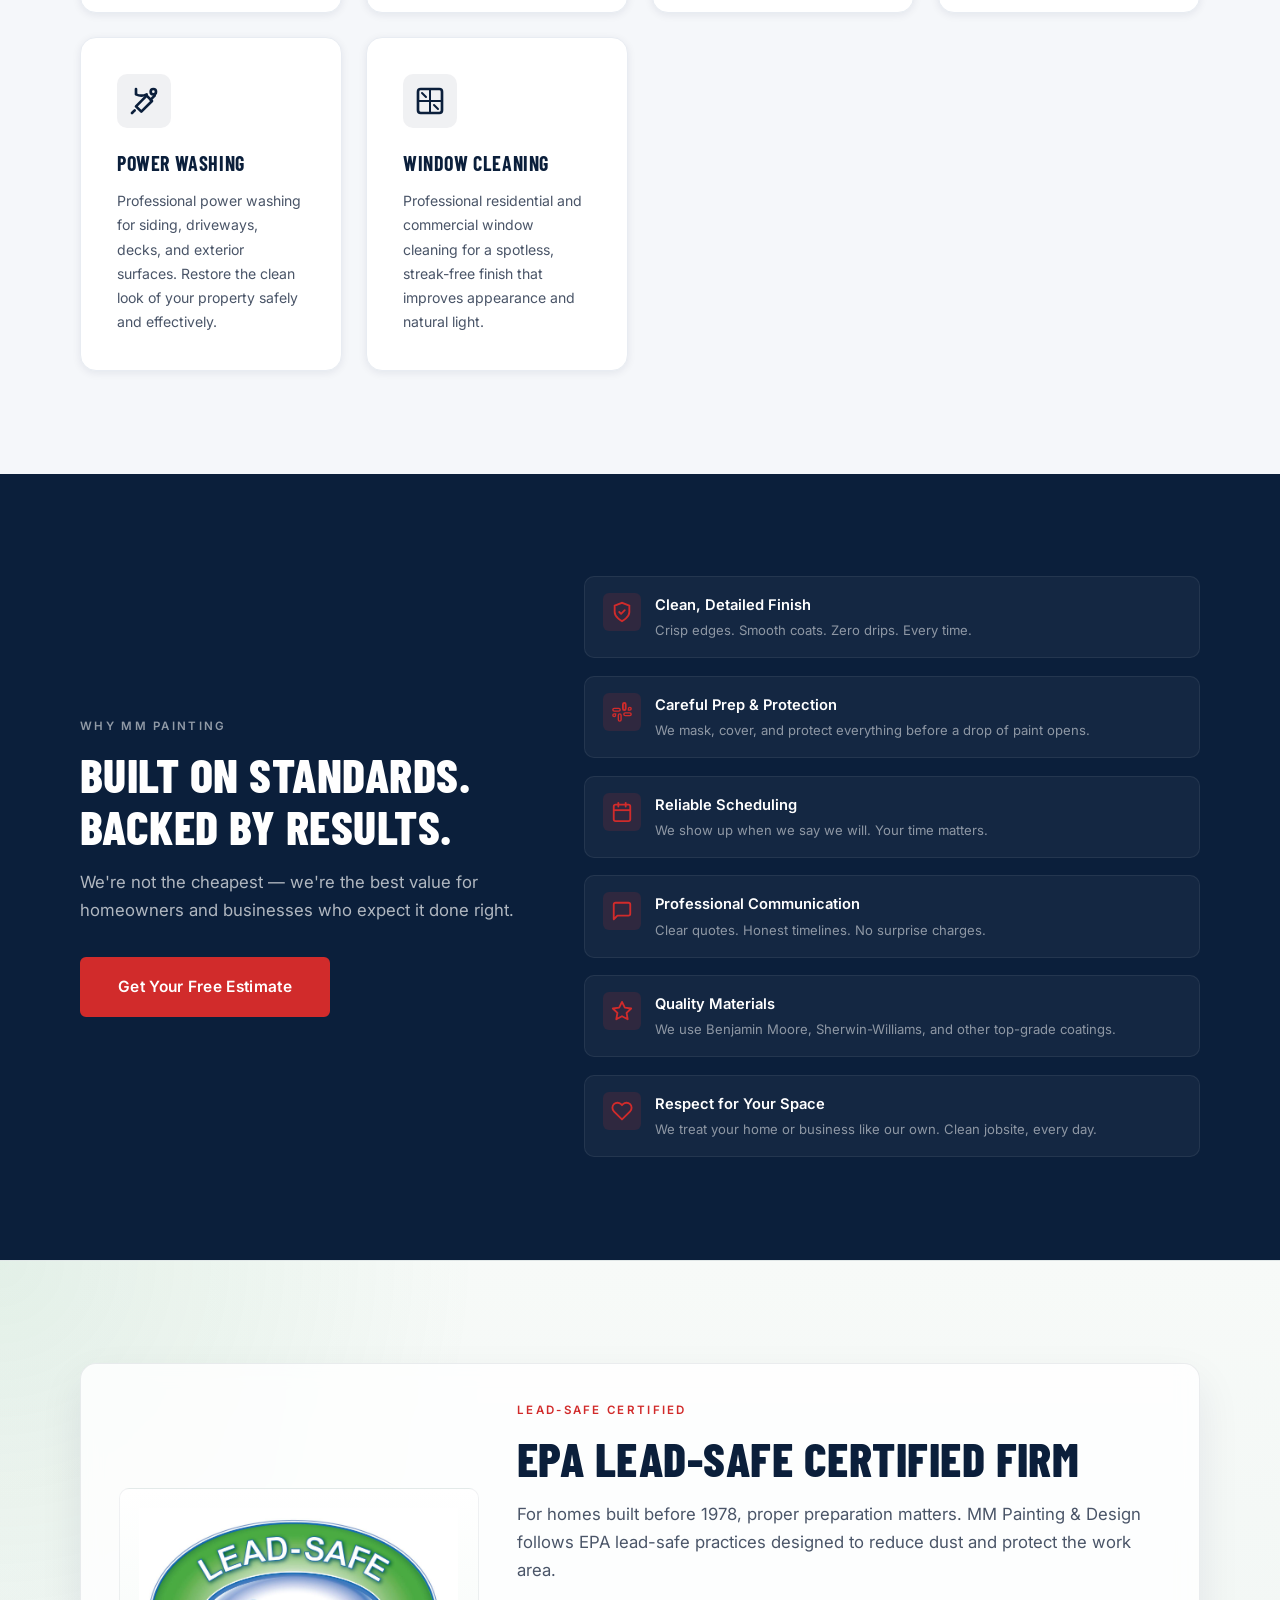
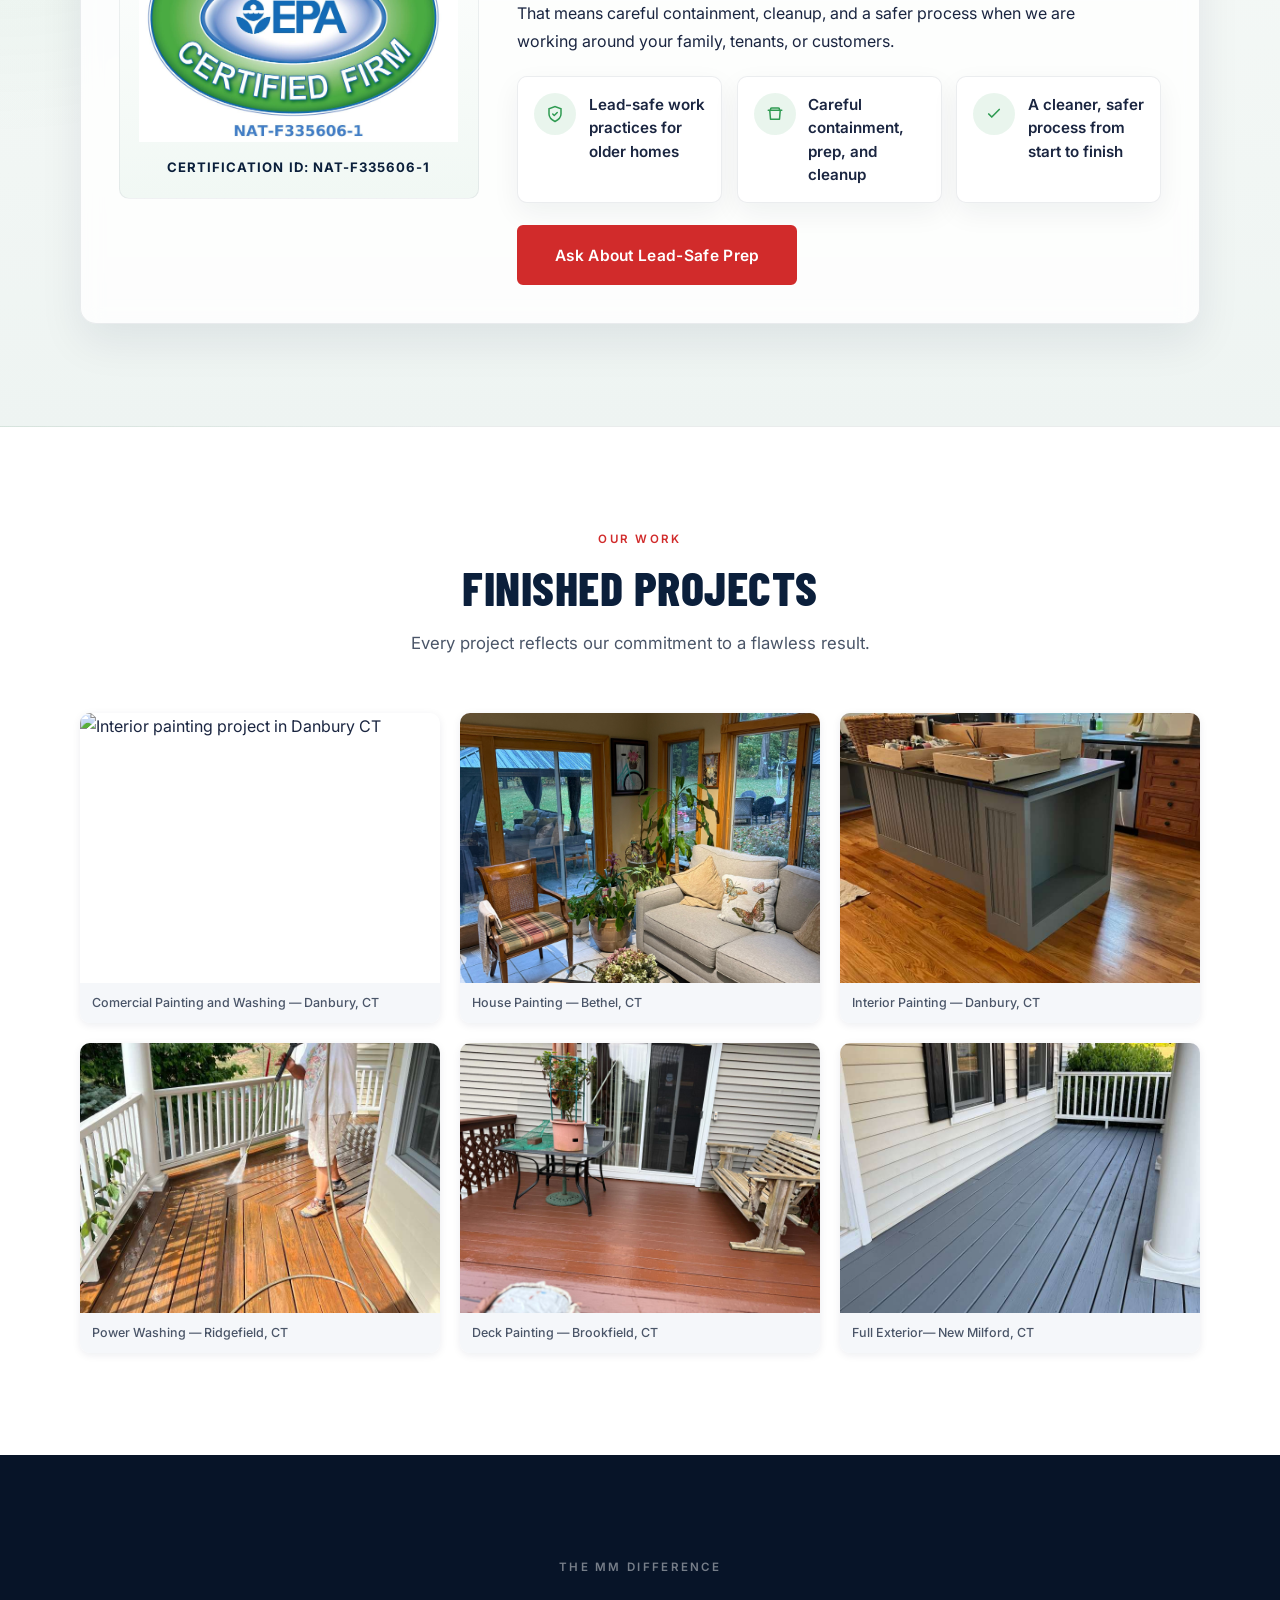
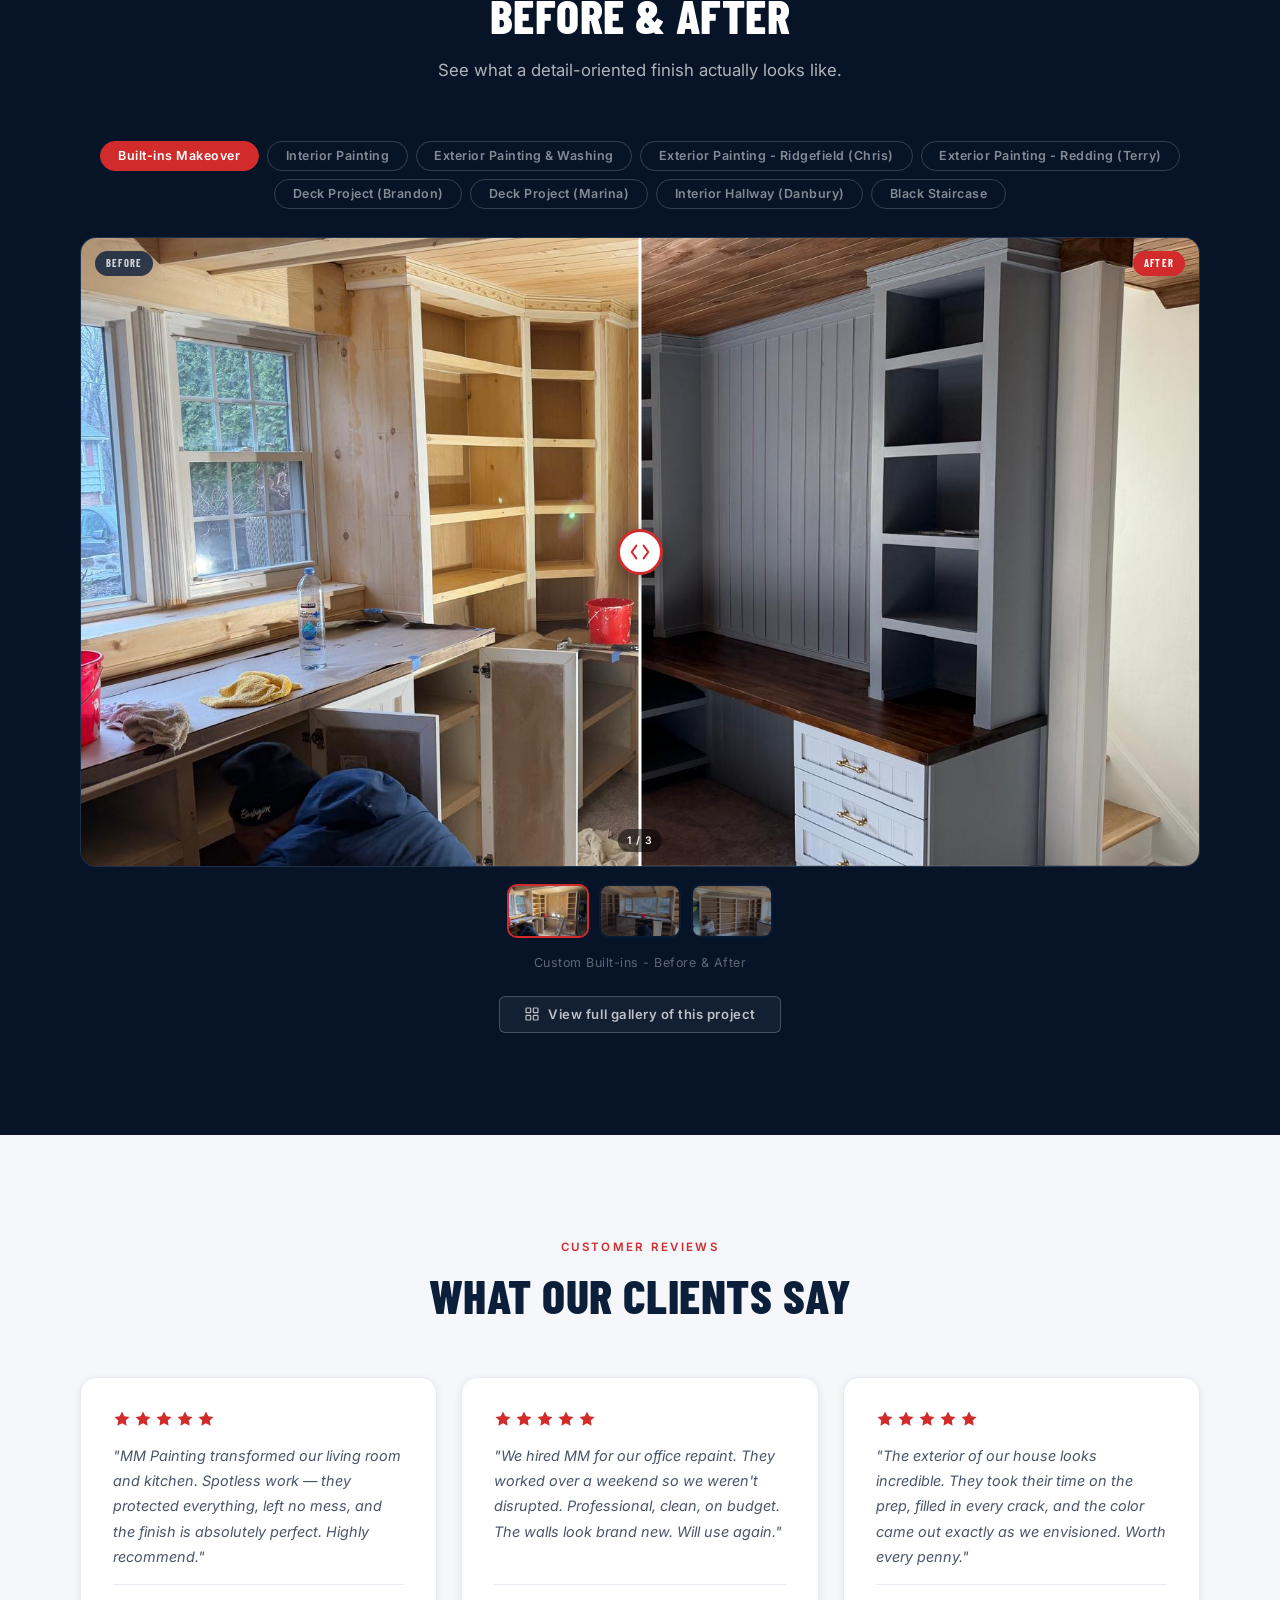
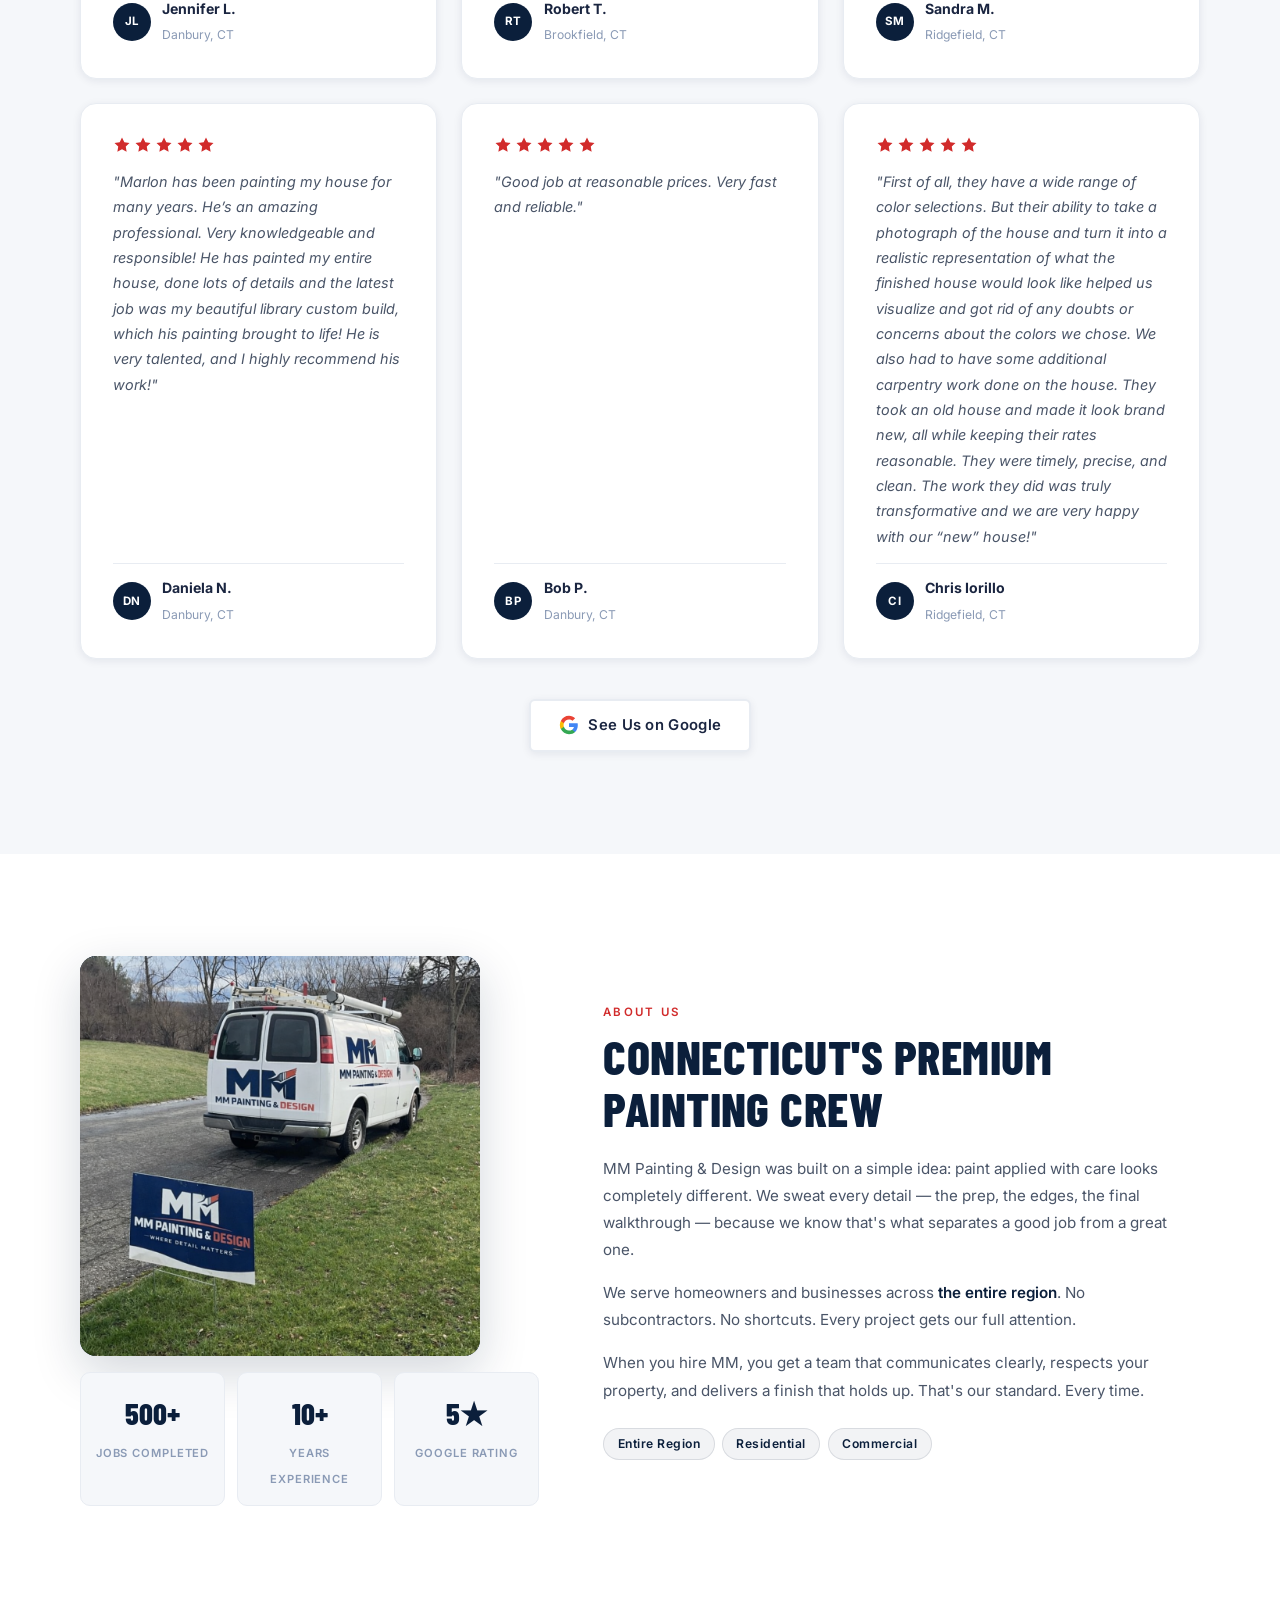
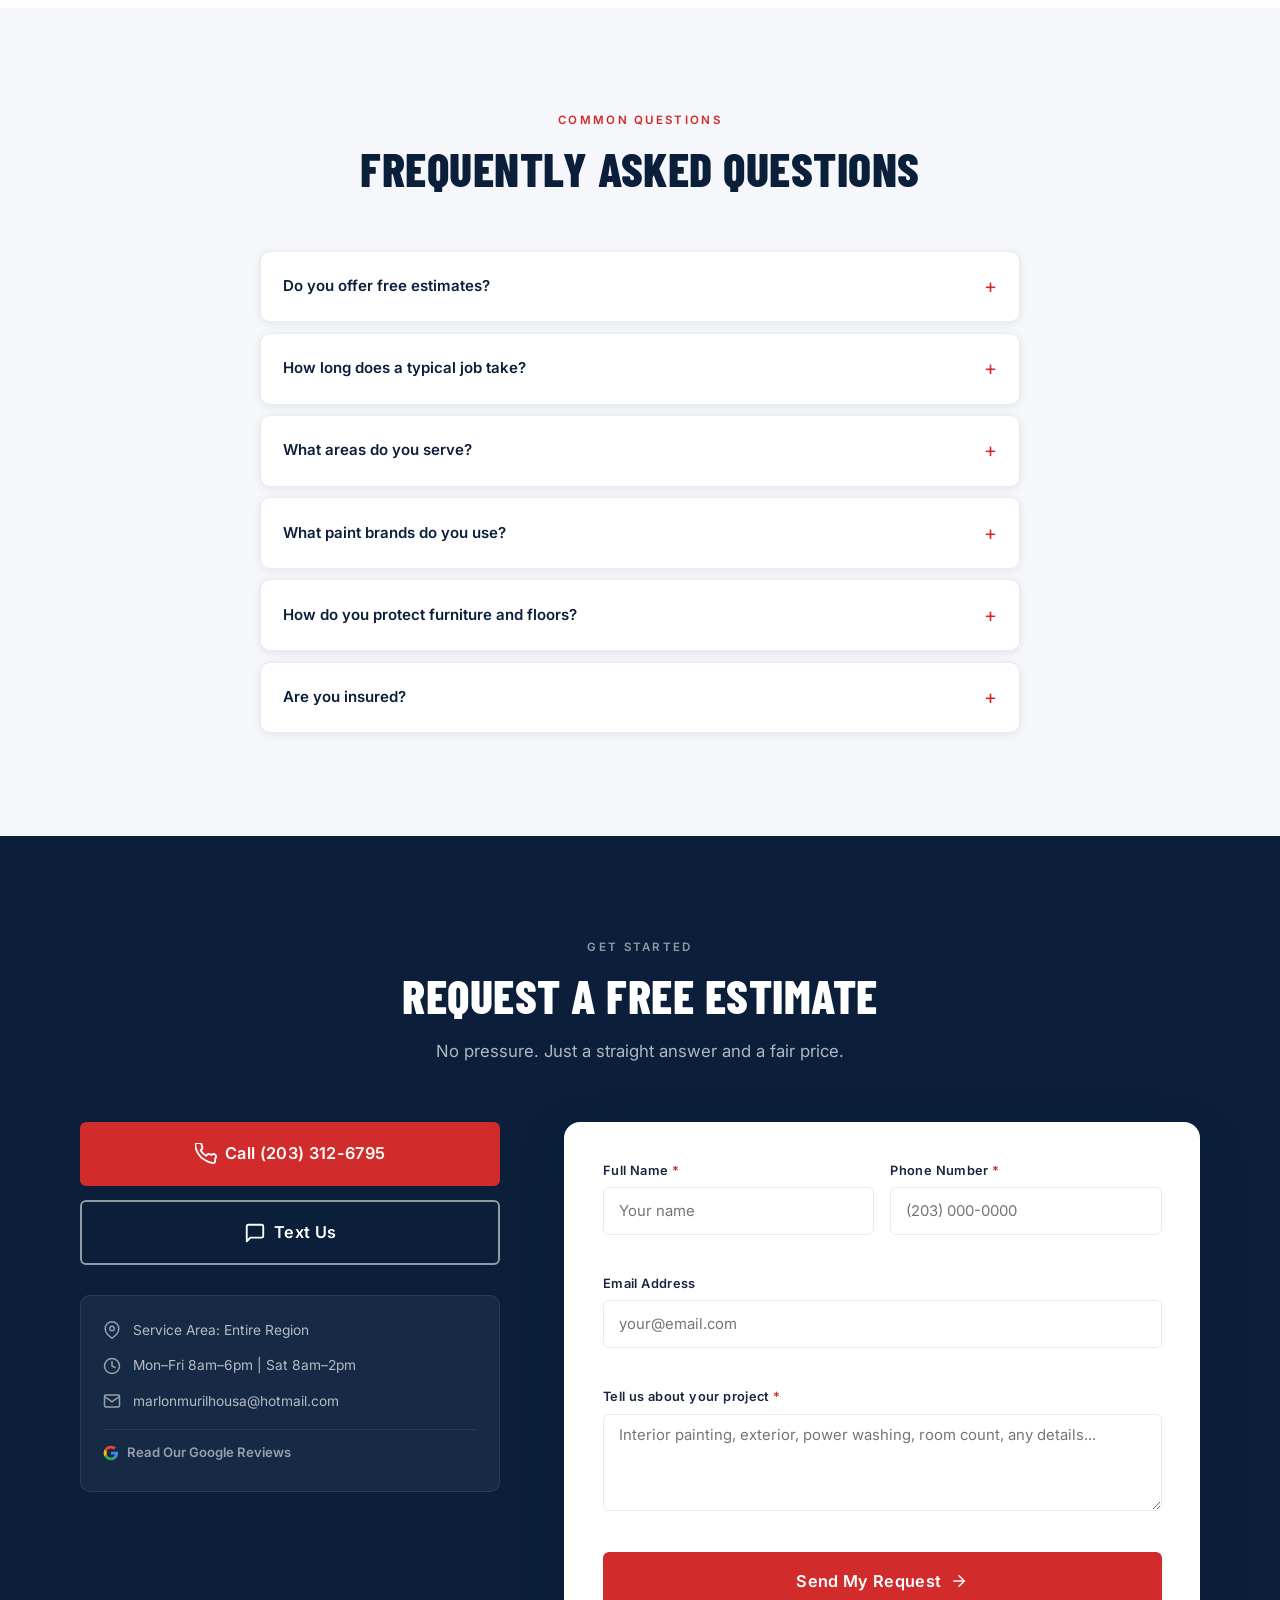
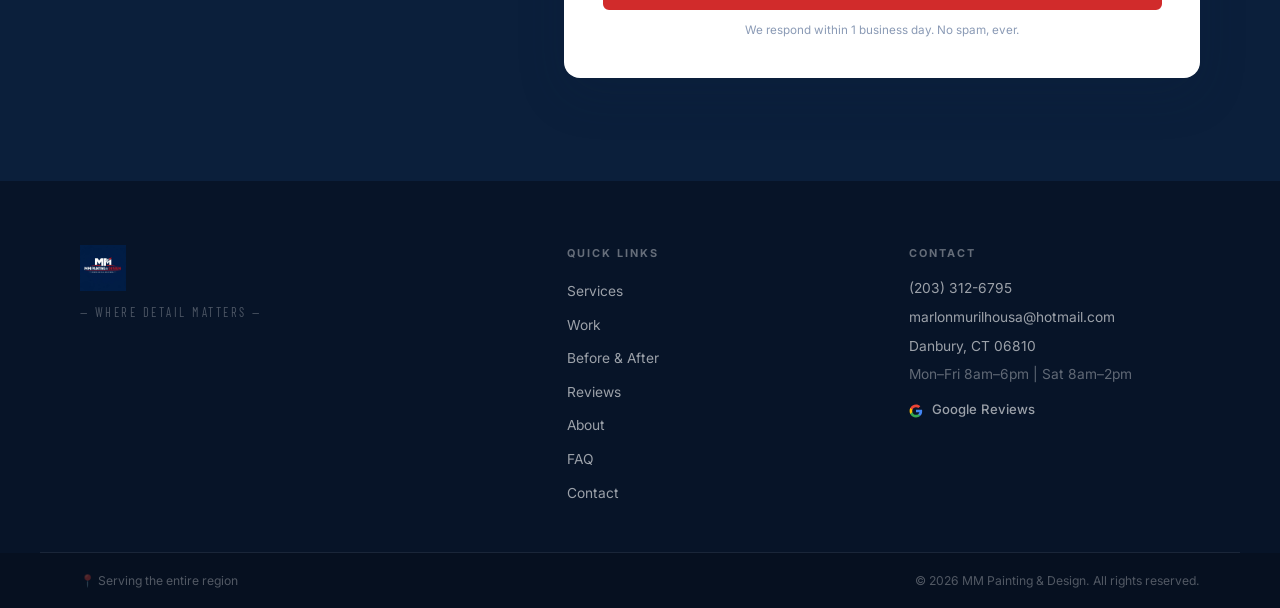
==== commit c3eaa53d: "Add files via upload" ====
--- a/index.html
+++ b/index.html
@@ -577,6 +577,21 @@
               <div><strong>Bob P.</strong><span>Danbury, CT</span></div>
             </div>
           </article>
+
+          <article class="review-card">
+            <div class="review-stars" aria-label="5 out of 5 stars">
+              <svg width="18" height="18" viewBox="0 0 24 24" fill="#D12B2B" aria-hidden="true"><path d="M12 2l3.09 6.26L22 9.27l-5 4.87 1.18 6.88L12 17.77l-6.18 3.25L7 14.14 2 9.27l6.91-1.01L12 2z"/></svg>
+              <svg width="18" height="18" viewBox="0 0 24 24" fill="#D12B2B" aria-hidden="true"><path d="M12 2l3.09 6.26L22 9.27l-5 4.87 1.18 6.88L12 17.77l-6.18 3.25L7 14.14 2 9.27l6.91-1.01L12 2z"/></svg>
+              <svg width="18" height="18" viewBox="0 0 24 24" fill="#D12B2B" aria-hidden="true"><path d="M12 2l3.09 6.26L22 9.27l-5 4.87 1.18 6.88L12 17.77l-6.18 3.25L7 14.14 2 9.27l6.91-1.01L12 2z"/></svg>
+              <svg width="18" height="18" viewBox="0 0 24 24" fill="#D12B2B" aria-hidden="true"><path d="M12 2l3.09 6.26L22 9.27l-5 4.87 1.18 6.88L12 17.77l-6.18 3.25L7 14.14 2 9.27l6.91-1.01L12 2z"/></svg>
+              <svg width="18" height="18" viewBox="0 0 24 24" fill="#D12B2B" aria-hidden="true"><path d="M12 2l3.09 6.26L22 9.27l-5 4.87 1.18 6.88L12 17.77l-6.18 3.25L7 14.14 2 9.27l6.91-1.01L12 2z"/></svg>
+            </div>
+            <blockquote class="review-text" data-i18n="rev6_text">"First of all, they have a wide range of color selections. But their ability to take a photograph of the house and turn it into a realistic representation of what the finished house would look like helped us visualize and got rid of any doubts or concerns about the colors we chose. We also had to have some additional carpentry work done on the house. They took an old house and made it look brand new, all while keeping their rates reasonable. They were timely, precise, and clean. The work they did was truly transformative and we are very happy with our “new” house!"</blockquote>
+            <div class="review-author">
+              <div class="review-avatar" aria-hidden="true">CI</div>
+              <div><strong>Chris Iorillo</strong><span>Ridgefield, CT</span></div>
+            </div>
+          </article>
         </div>
         <div class="reviews-cta">
           <!-- REAL Google Business link -->
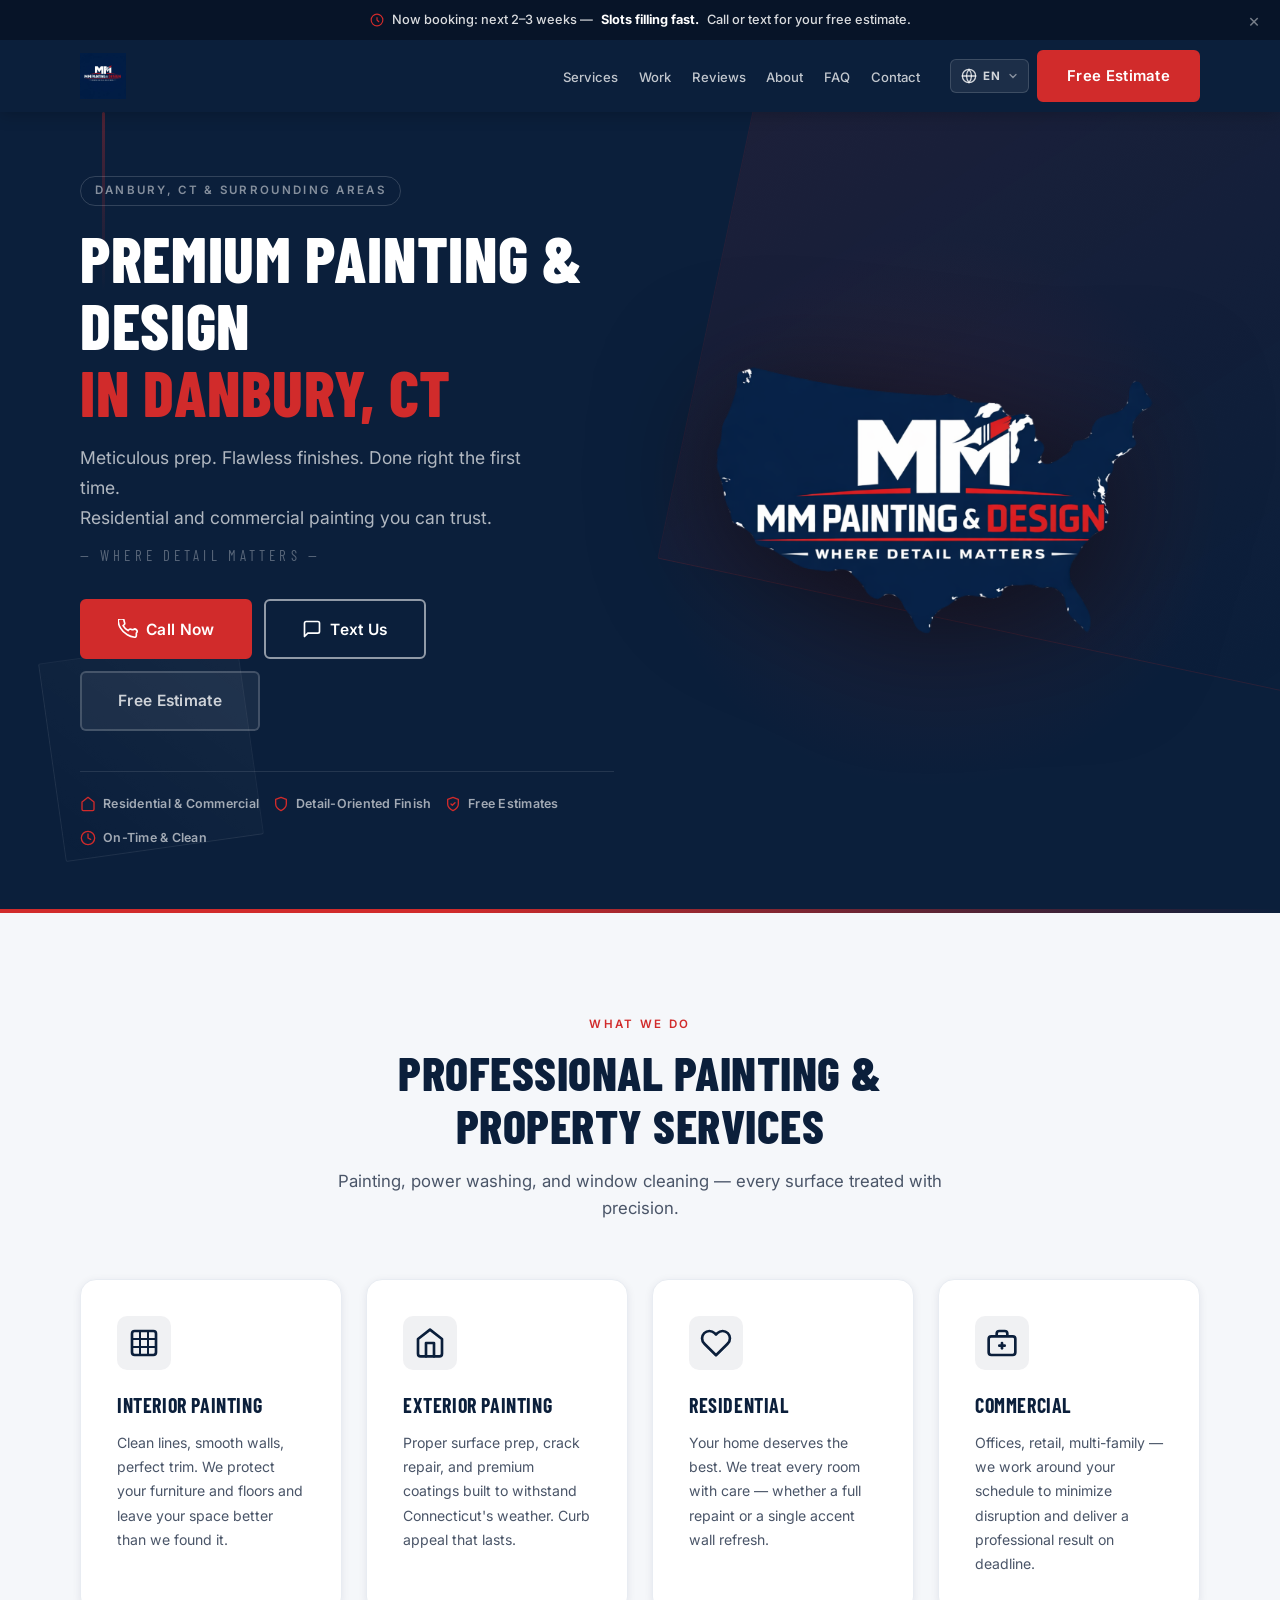
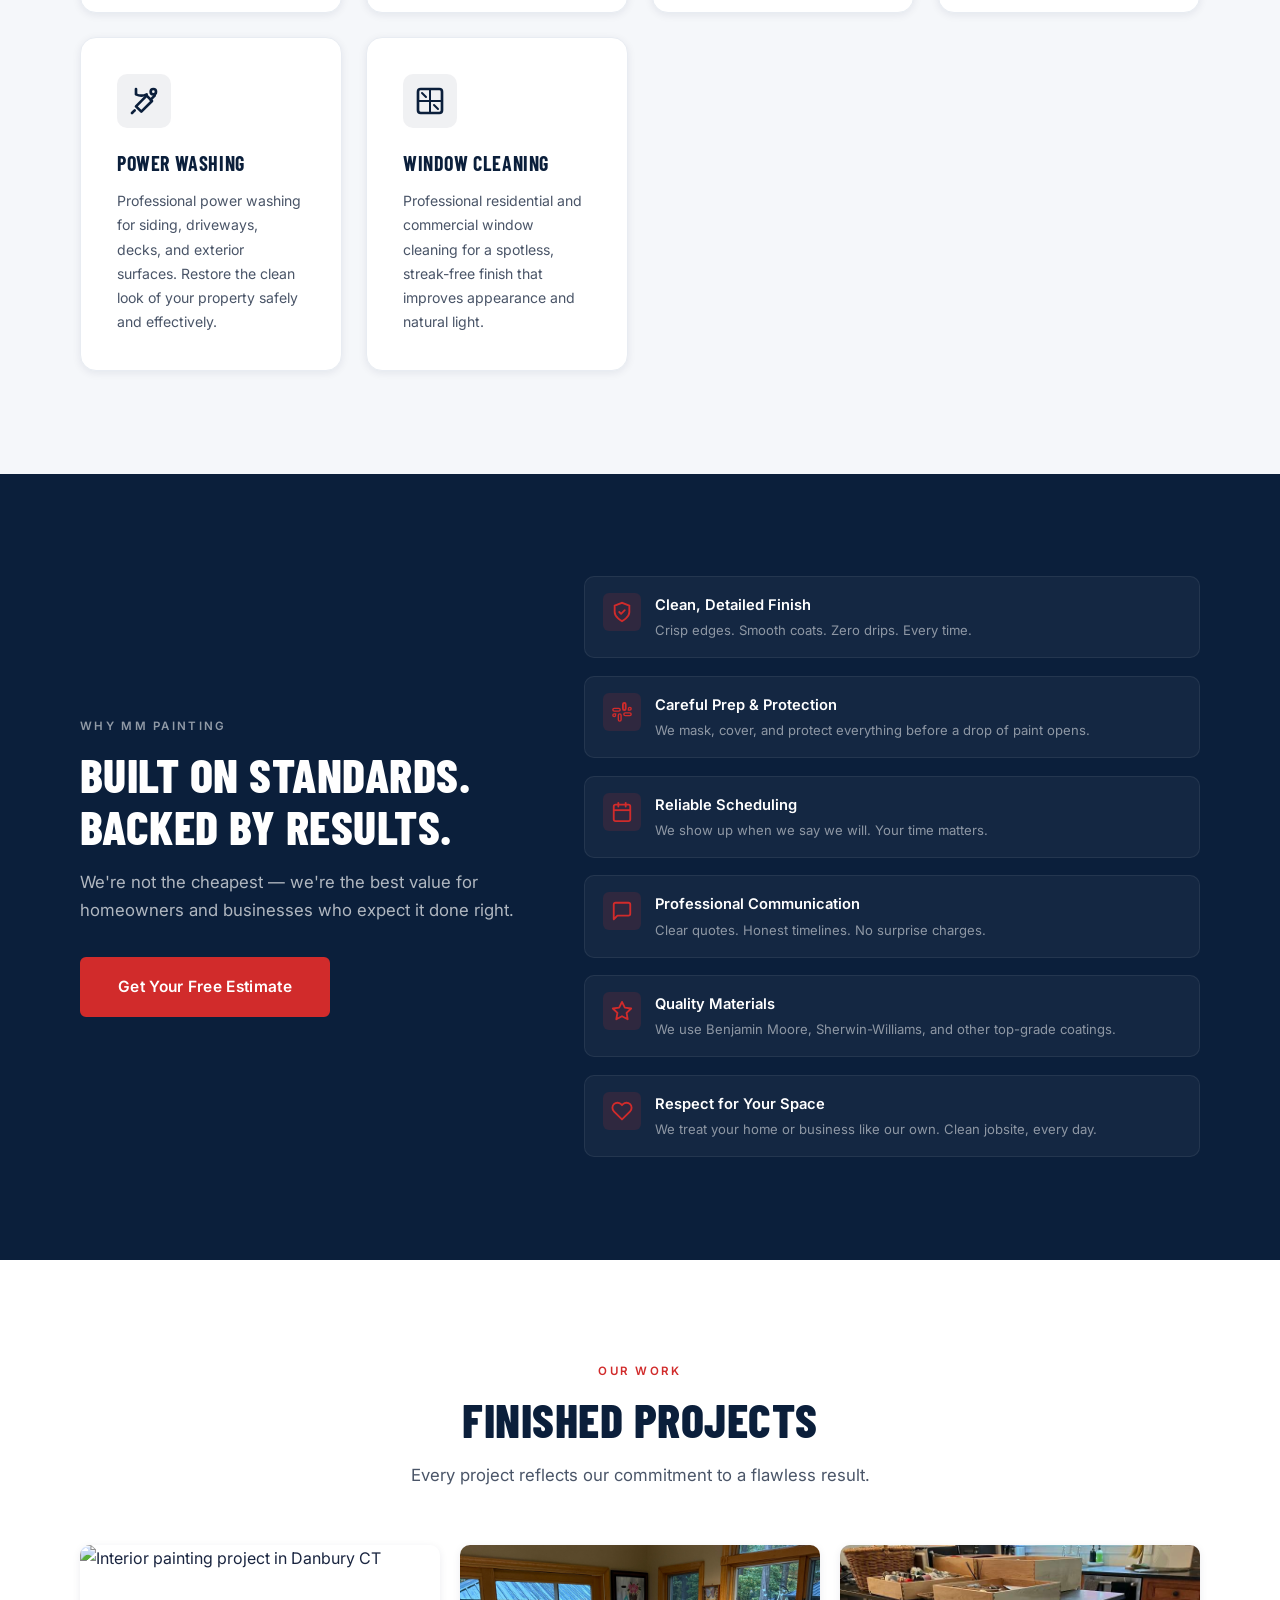
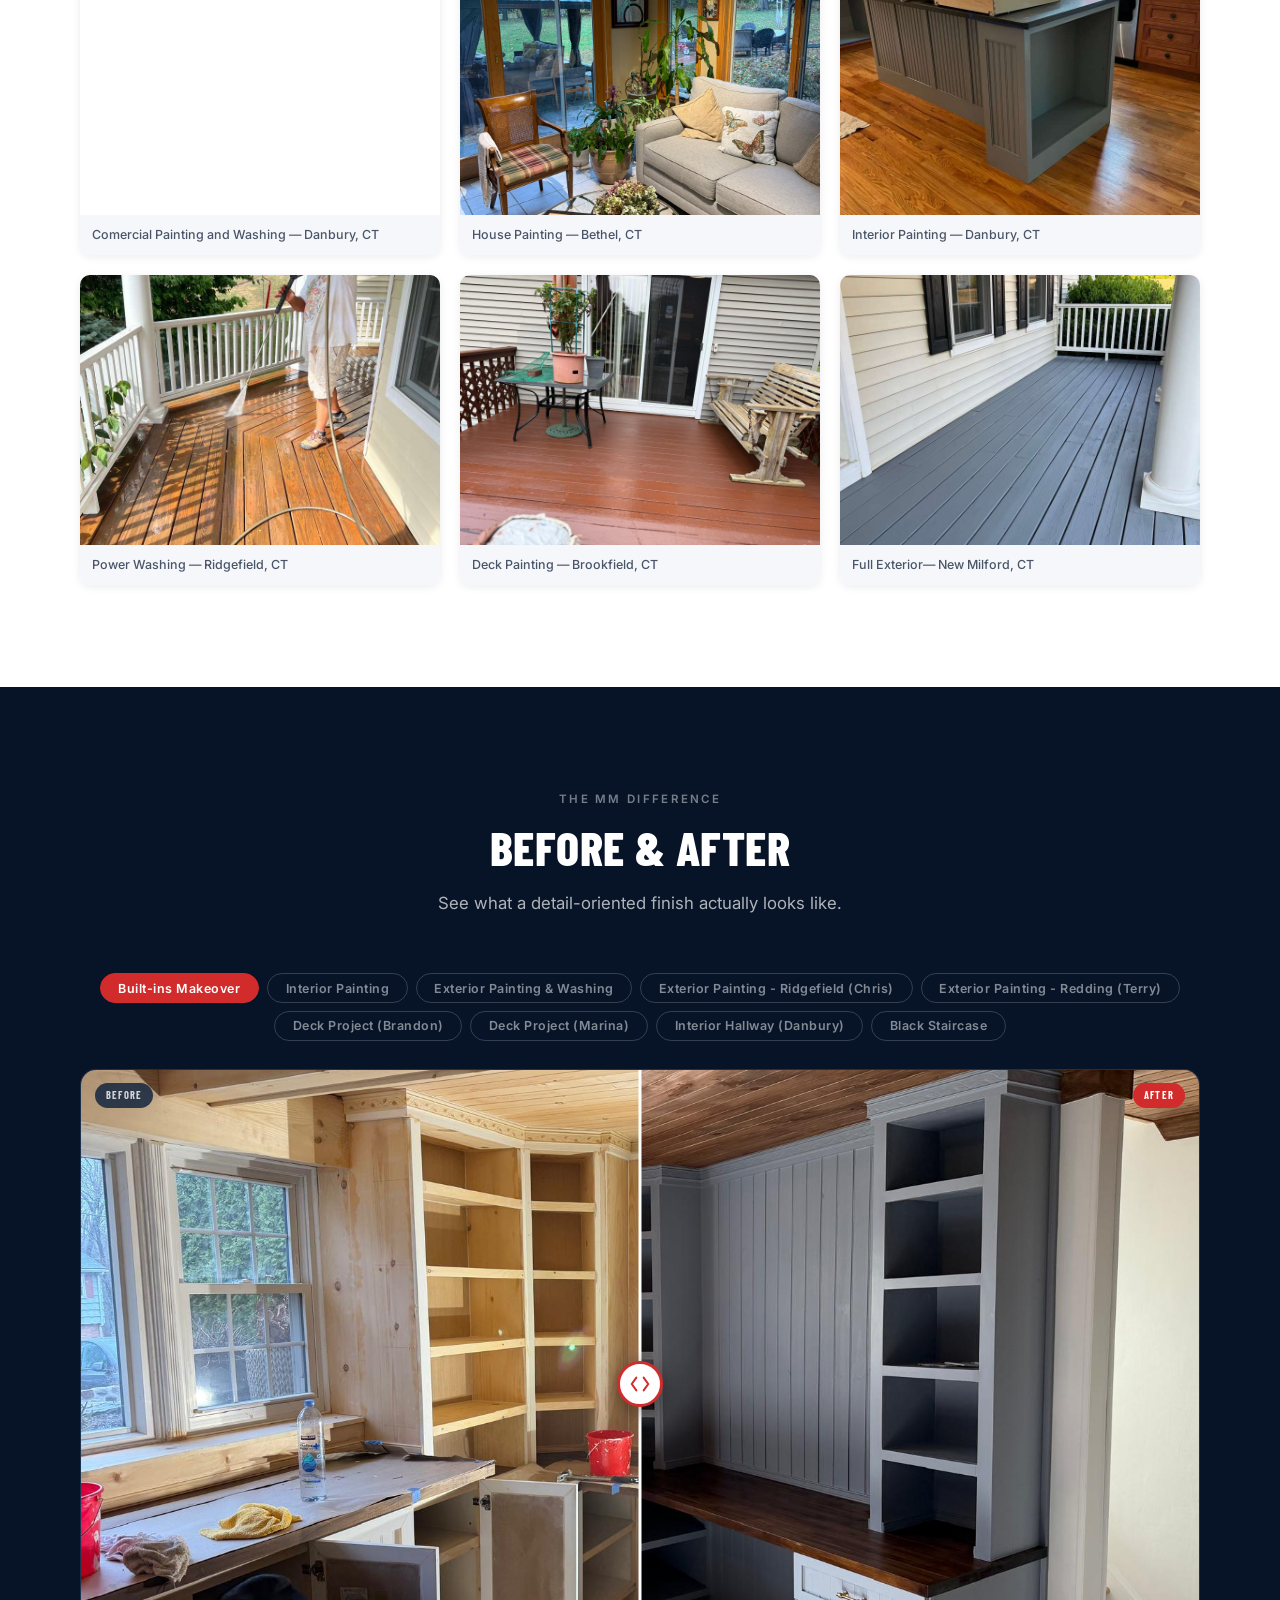
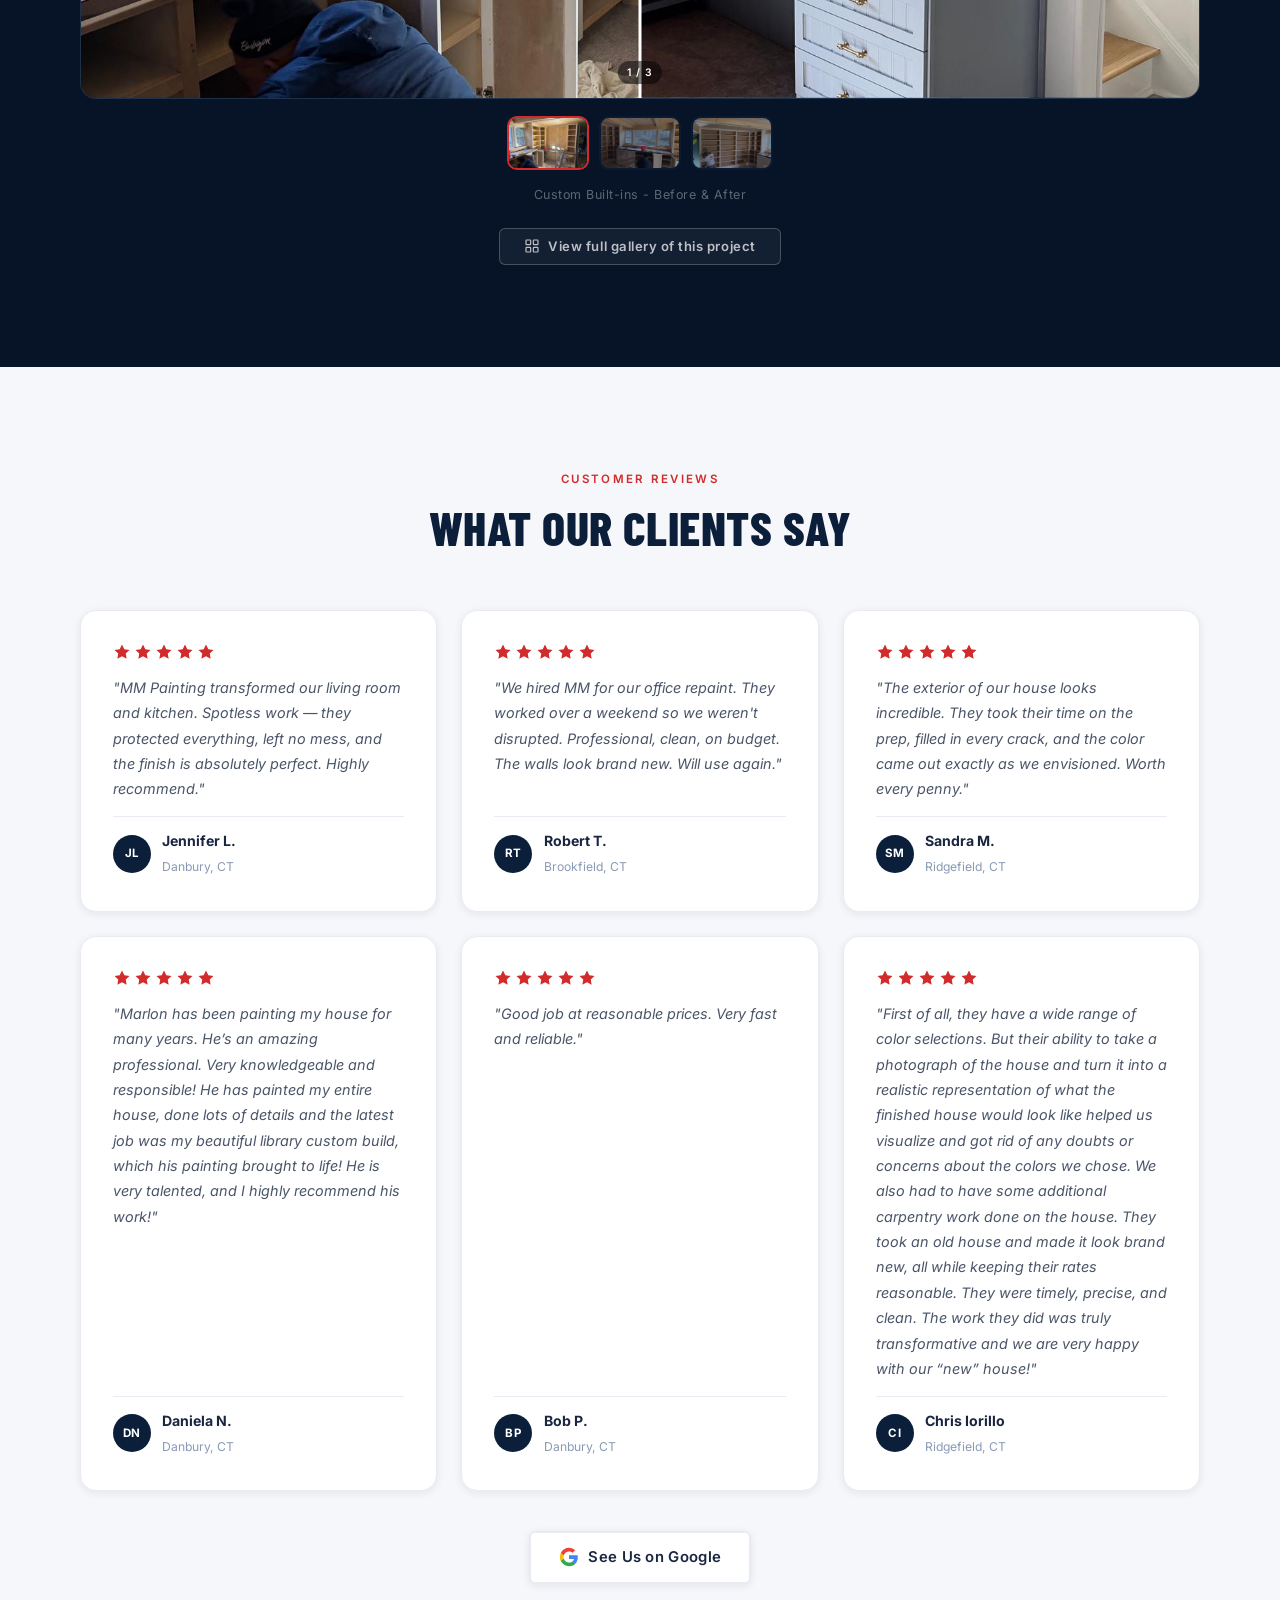
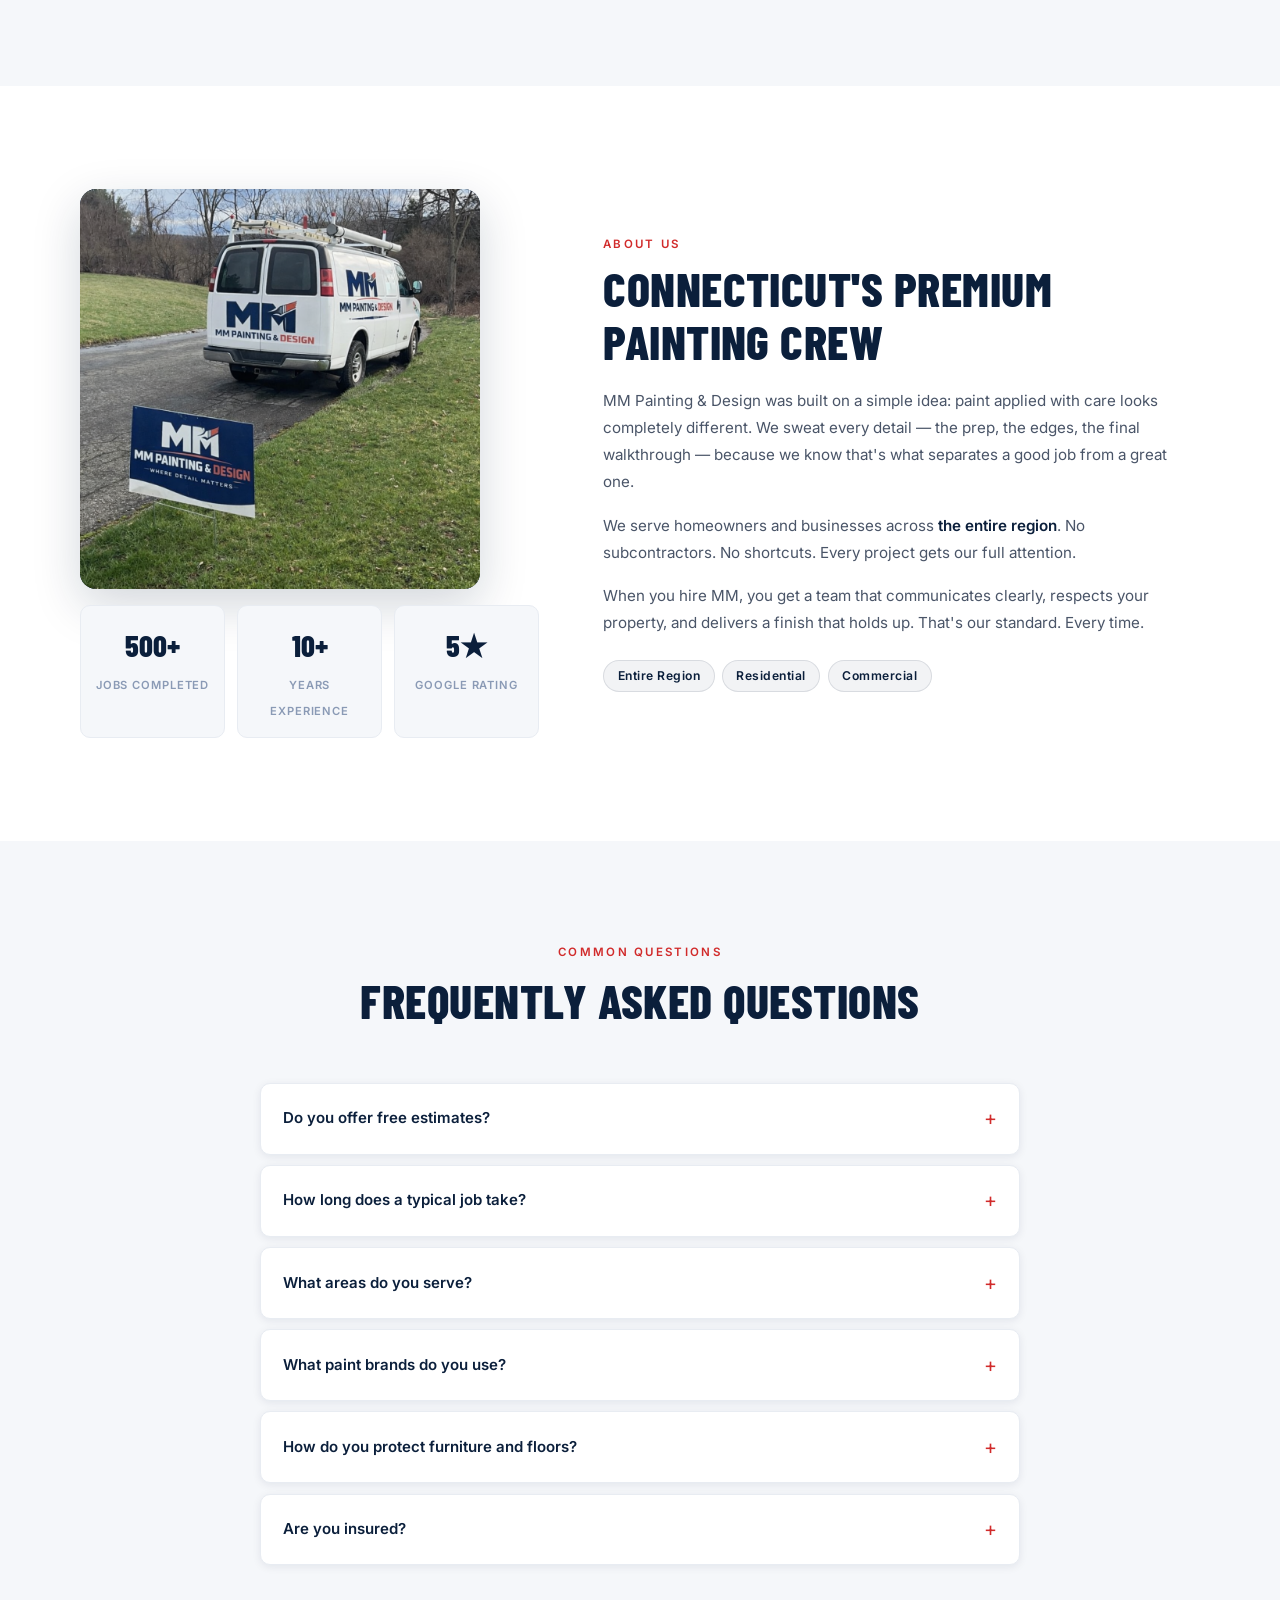
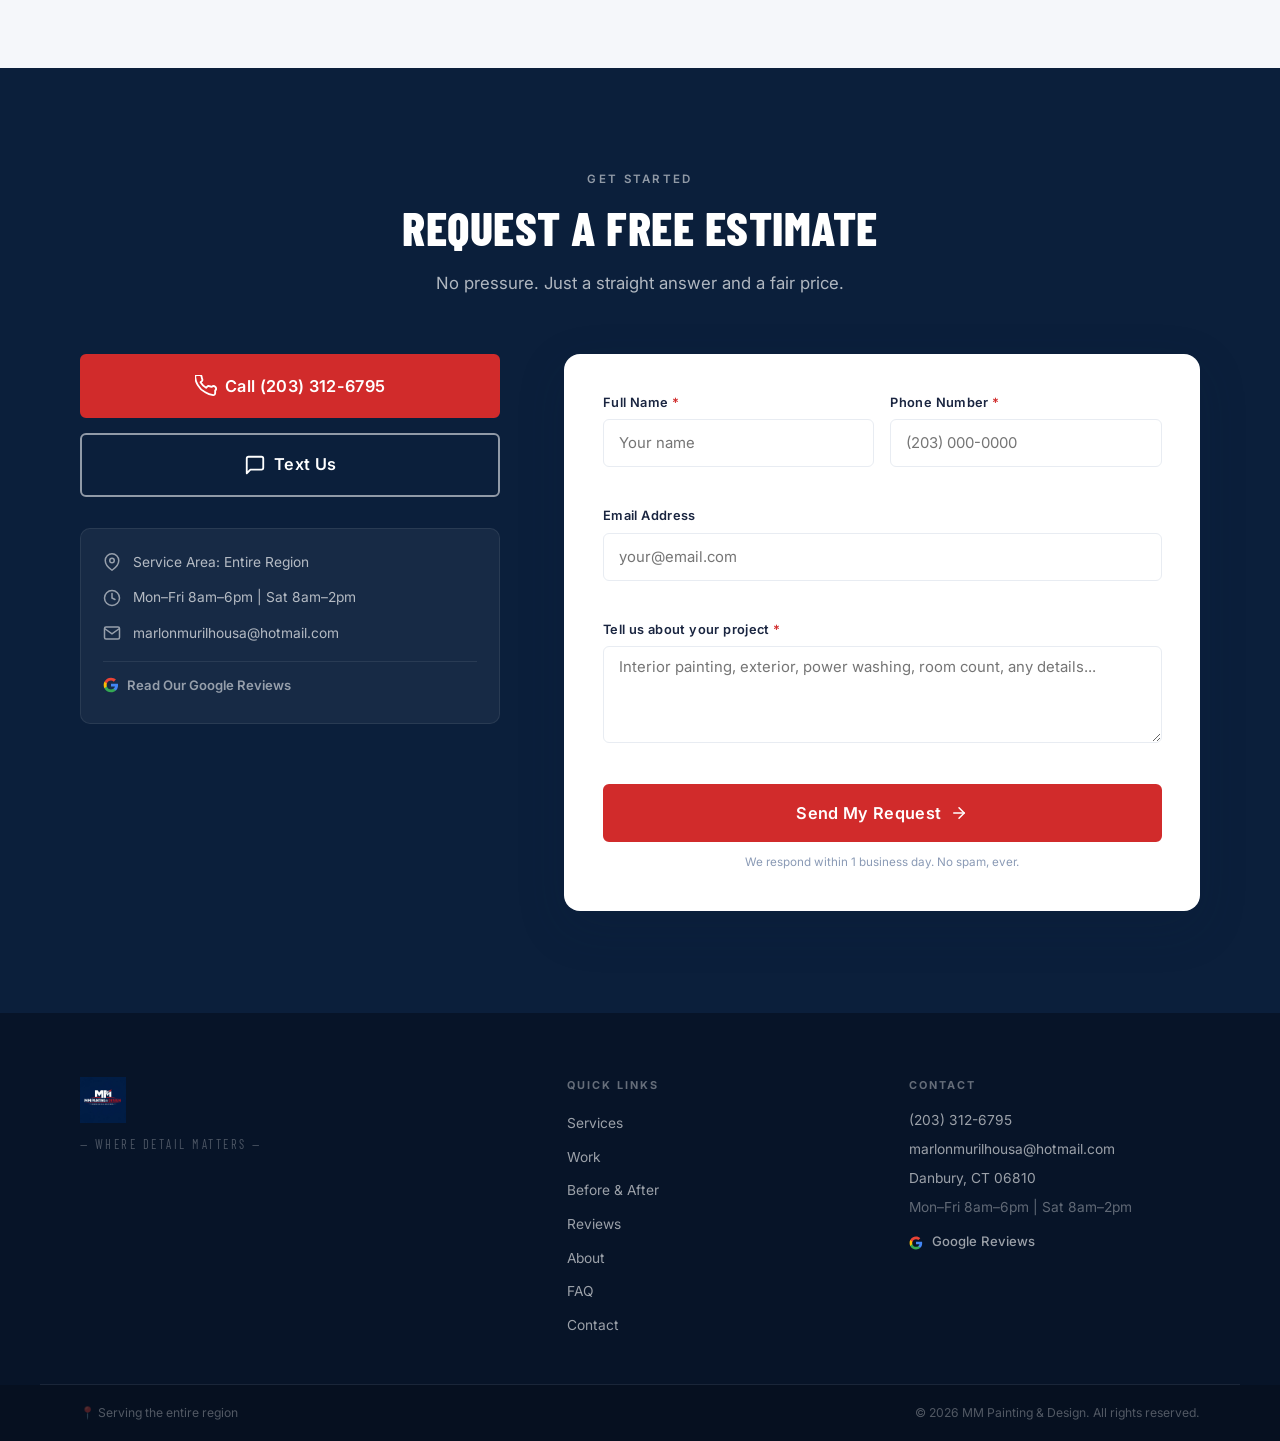
==== commit 5898d4e2: "Remove lead-safe section from index.html Removed the lead-safe section from the HTML." ====
--- a/index.html
+++ b/index.html
@@ -342,48 +342,7 @@
     </section>
 
     <!-- ===== LEAD SAFE ===== -->
-    <section class="section lead-safe-section" id="lead-safe" aria-labelledby="leadSafeHeading">
-      <div class="container">
-        <div class="lead-safe-card">
-          <div class="lead-safe-badge-panel">
-            <img src="lead.jpg" alt="EPA Lead-Safe Certified Firm badge" class="lead-safe-badge-img" loading="lazy" />
-            <p class="lead-safe-cert" data-i18n="lead_cert">Certification ID: NAT-F335606-1</p>
-          </div>
-
-          <div class="lead-safe-content">
-            <span class="section-eyebrow" data-i18n="lead_eyebrow">Lead-Safe Certified</span>
-            <h2 class="section-title" id="leadSafeHeading" data-i18n="lead_title">EPA Lead-Safe Certified Firm</h2>
-            <p class="section-sub lead-safe-sub" data-i18n="lead_p1">For homes built before 1978, proper preparation matters. MM Painting &amp; Design follows EPA lead-safe practices designed to reduce dust and protect the work area.</p>
-            <p class="lead-safe-copy" data-i18n="lead_p2">That means careful containment, cleanup, and a safer process when we are working around your family, tenants, or customers.</p>
-
-            <div class="lead-safe-points" role="list">
-              <article class="lead-safe-point" role="listitem">
-                <span class="lead-safe-point-icon" aria-hidden="true">
-                  <svg width="18" height="18" viewBox="0 0 24 24" fill="none"><path d="M12 22s8-4 8-10V5l-8-3-8 3v7c0 6 8 10 8 10z" stroke="currentColor" stroke-width="2" stroke-linecap="round"/><polyline points="9 12 11 14 15 10" stroke="currentColor" stroke-width="2" stroke-linecap="round" stroke-linejoin="round"/></svg>
-                </span>
-                <span class="lead-safe-point-text" data-i18n="lead_point1">Lead-safe work practices for older homes</span>
-              </article>
-
-              <article class="lead-safe-point" role="listitem">
-                <span class="lead-safe-point-icon" aria-hidden="true">
-                  <svg width="18" height="18" viewBox="0 0 24 24" fill="none"><path d="M3 7h18M6 7V5.5A1.5 1.5 0 017.5 4h9A1.5 1.5 0 0118 5.5V7M5 7l1 12h12l1-12" stroke="currentColor" stroke-width="2" stroke-linecap="round" stroke-linejoin="round"/></svg>
-                </span>
-                <span class="lead-safe-point-text" data-i18n="lead_point2">Careful containment, prep, and cleanup</span>
-              </article>
-
-              <article class="lead-safe-point" role="listitem">
-                <span class="lead-safe-point-icon" aria-hidden="true">
-                  <svg width="18" height="18" viewBox="0 0 24 24" fill="none"><path d="M5 12l4 4L19 6" stroke="currentColor" stroke-width="2.2" stroke-linecap="round" stroke-linejoin="round"/></svg>
-                </span>
-                <span class="lead-safe-point-text" data-i18n="lead_point3">A cleaner, safer process from start to finish</span>
-              </article>
-            </div>
-
-            <a href="#contact" class="btn btn-primary btn-lg lead-safe-cta" data-i18n="lead_cta">Ask About Lead-Safe Prep</a>
-          </div>
-        </div>
-      </div>
-    </section>
+  
 
     <!-- ===== GALLERY ===== -->
    <!-- DEVELOPER NOTE: Replace .gallery-placeholder divs with <img> tags pointing to real photos -->
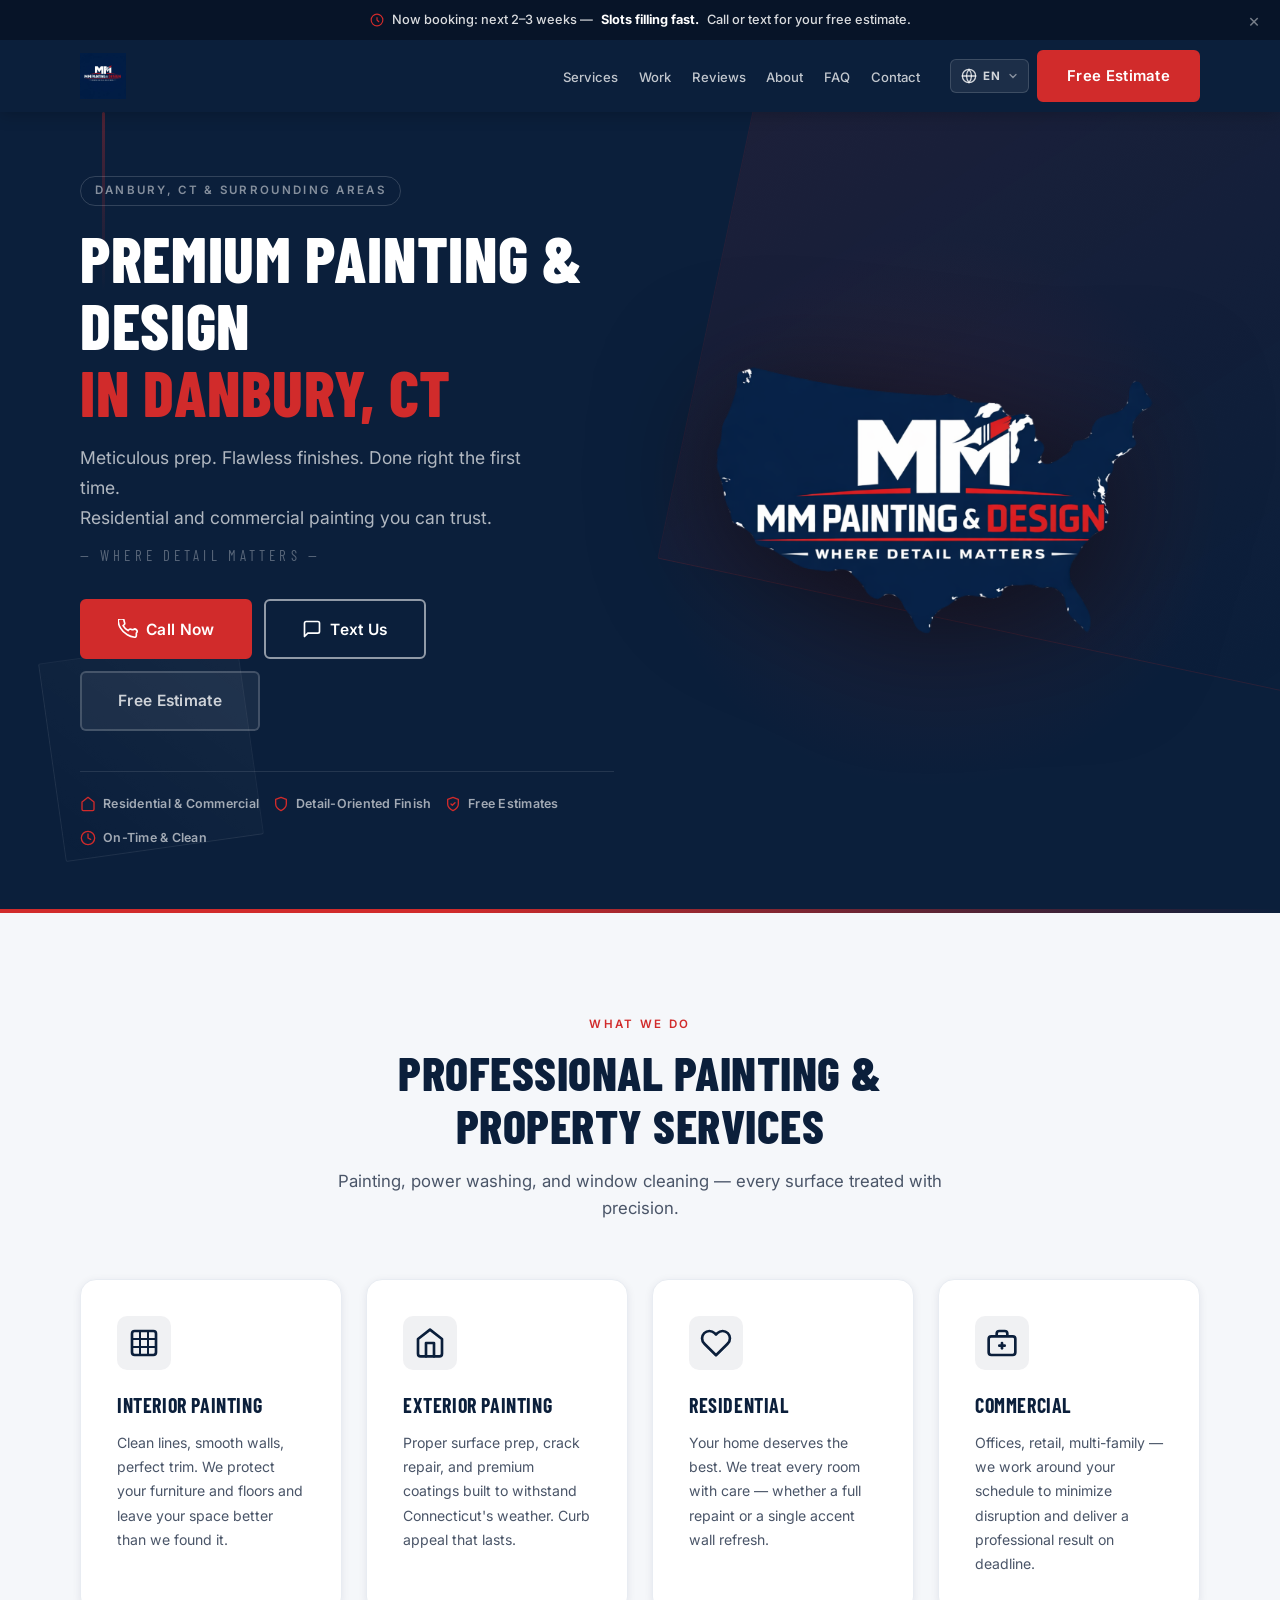
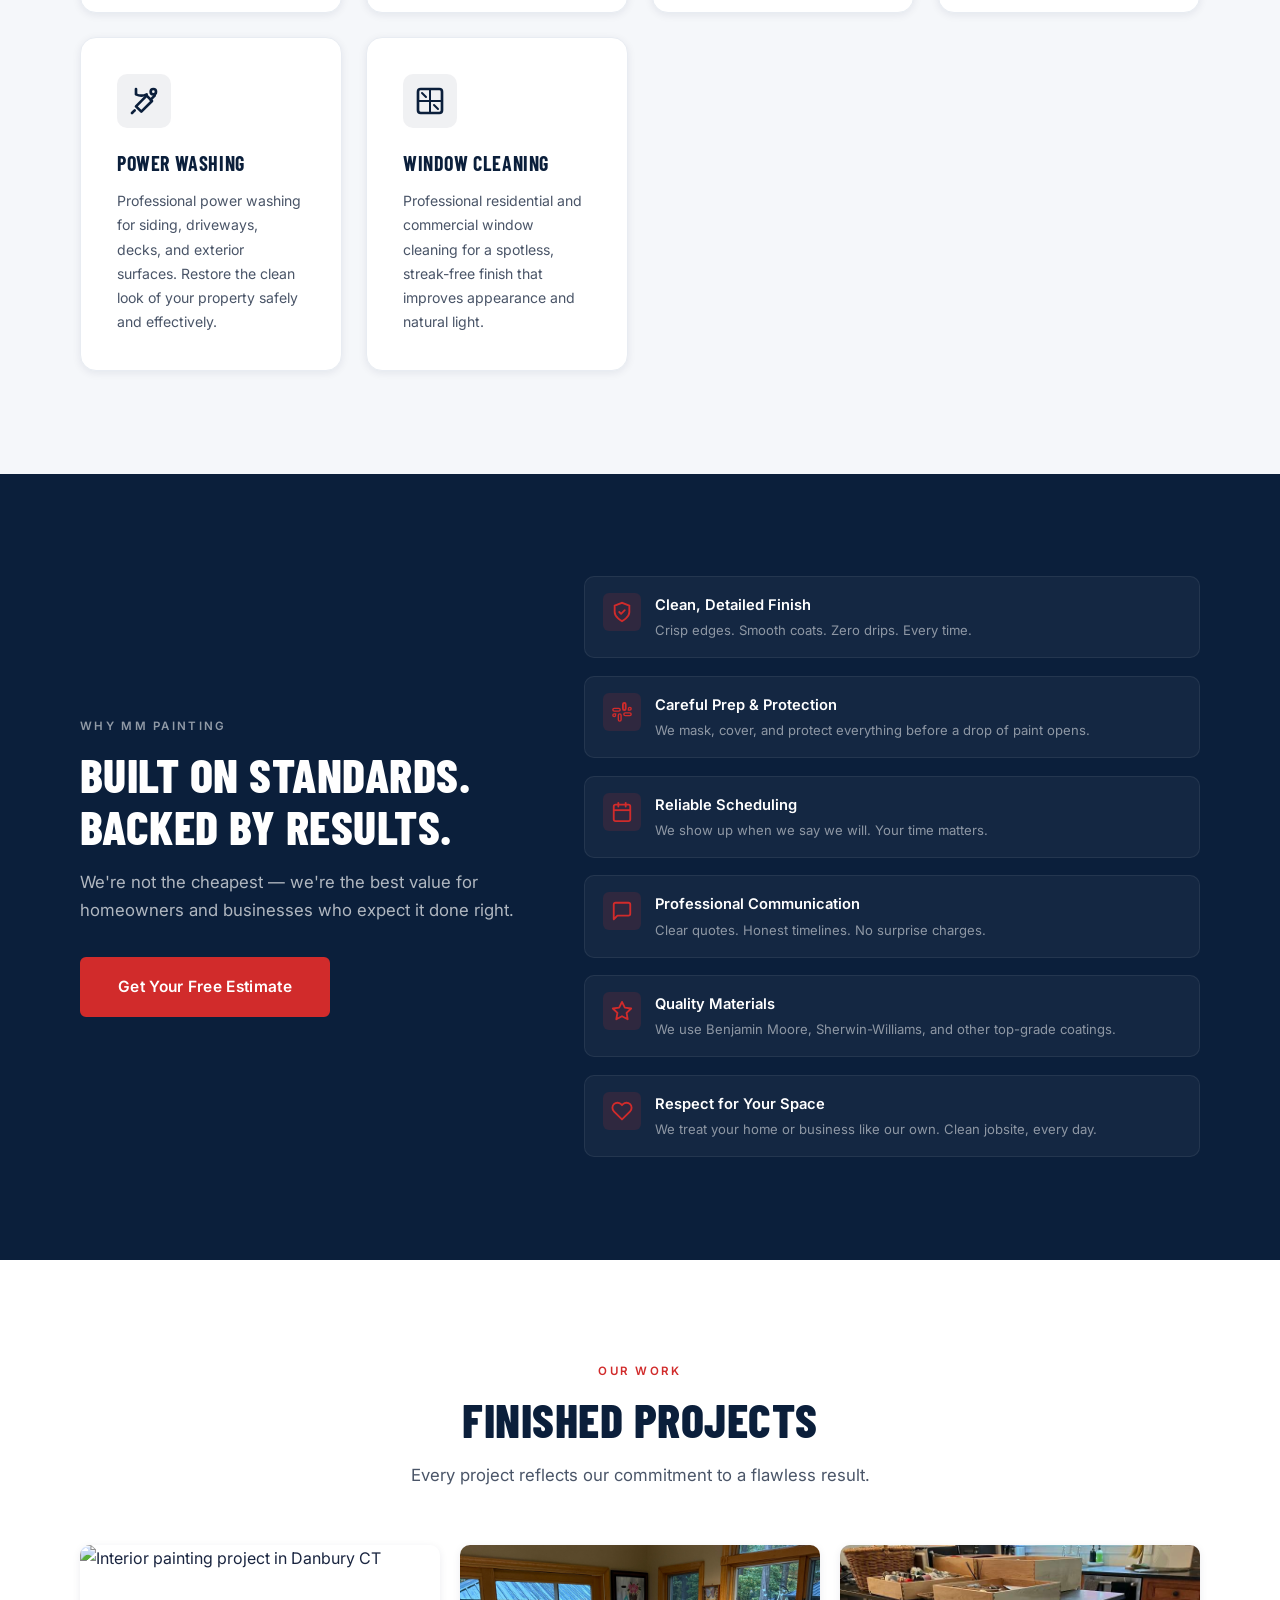
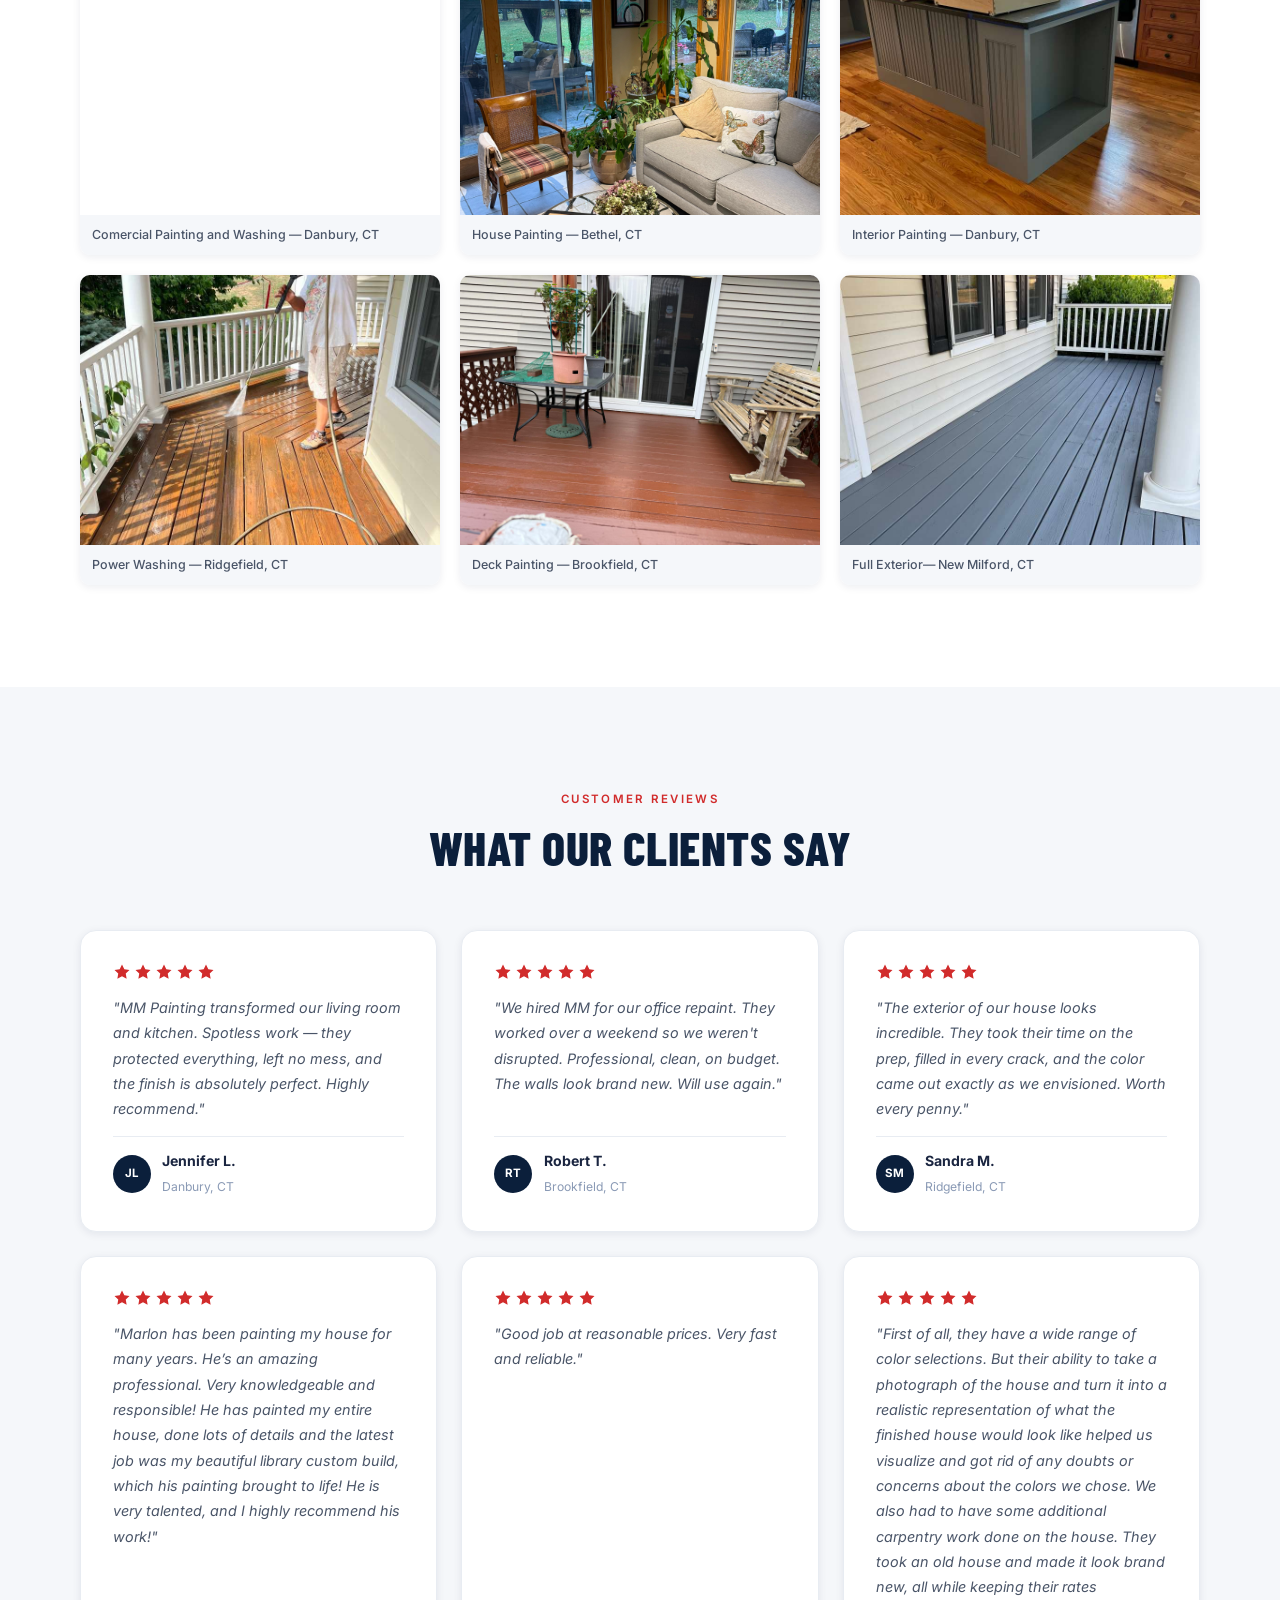
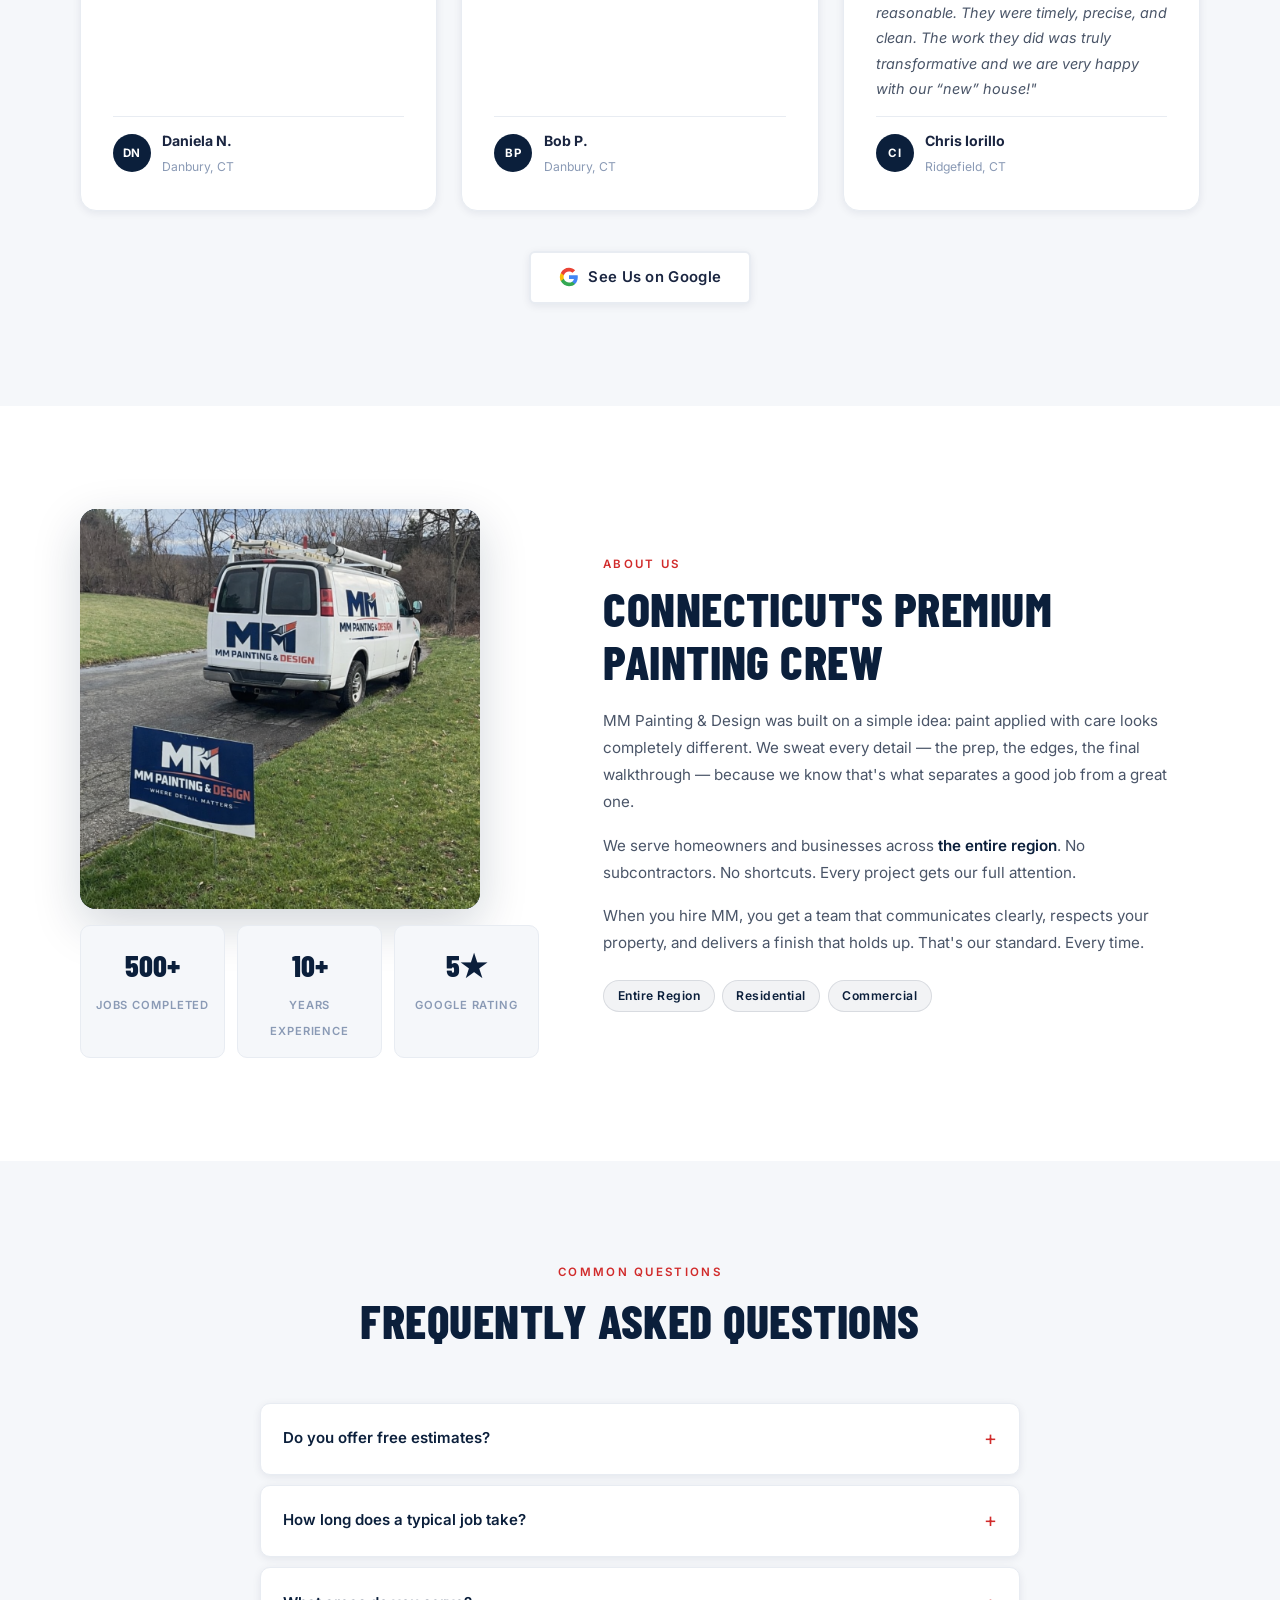
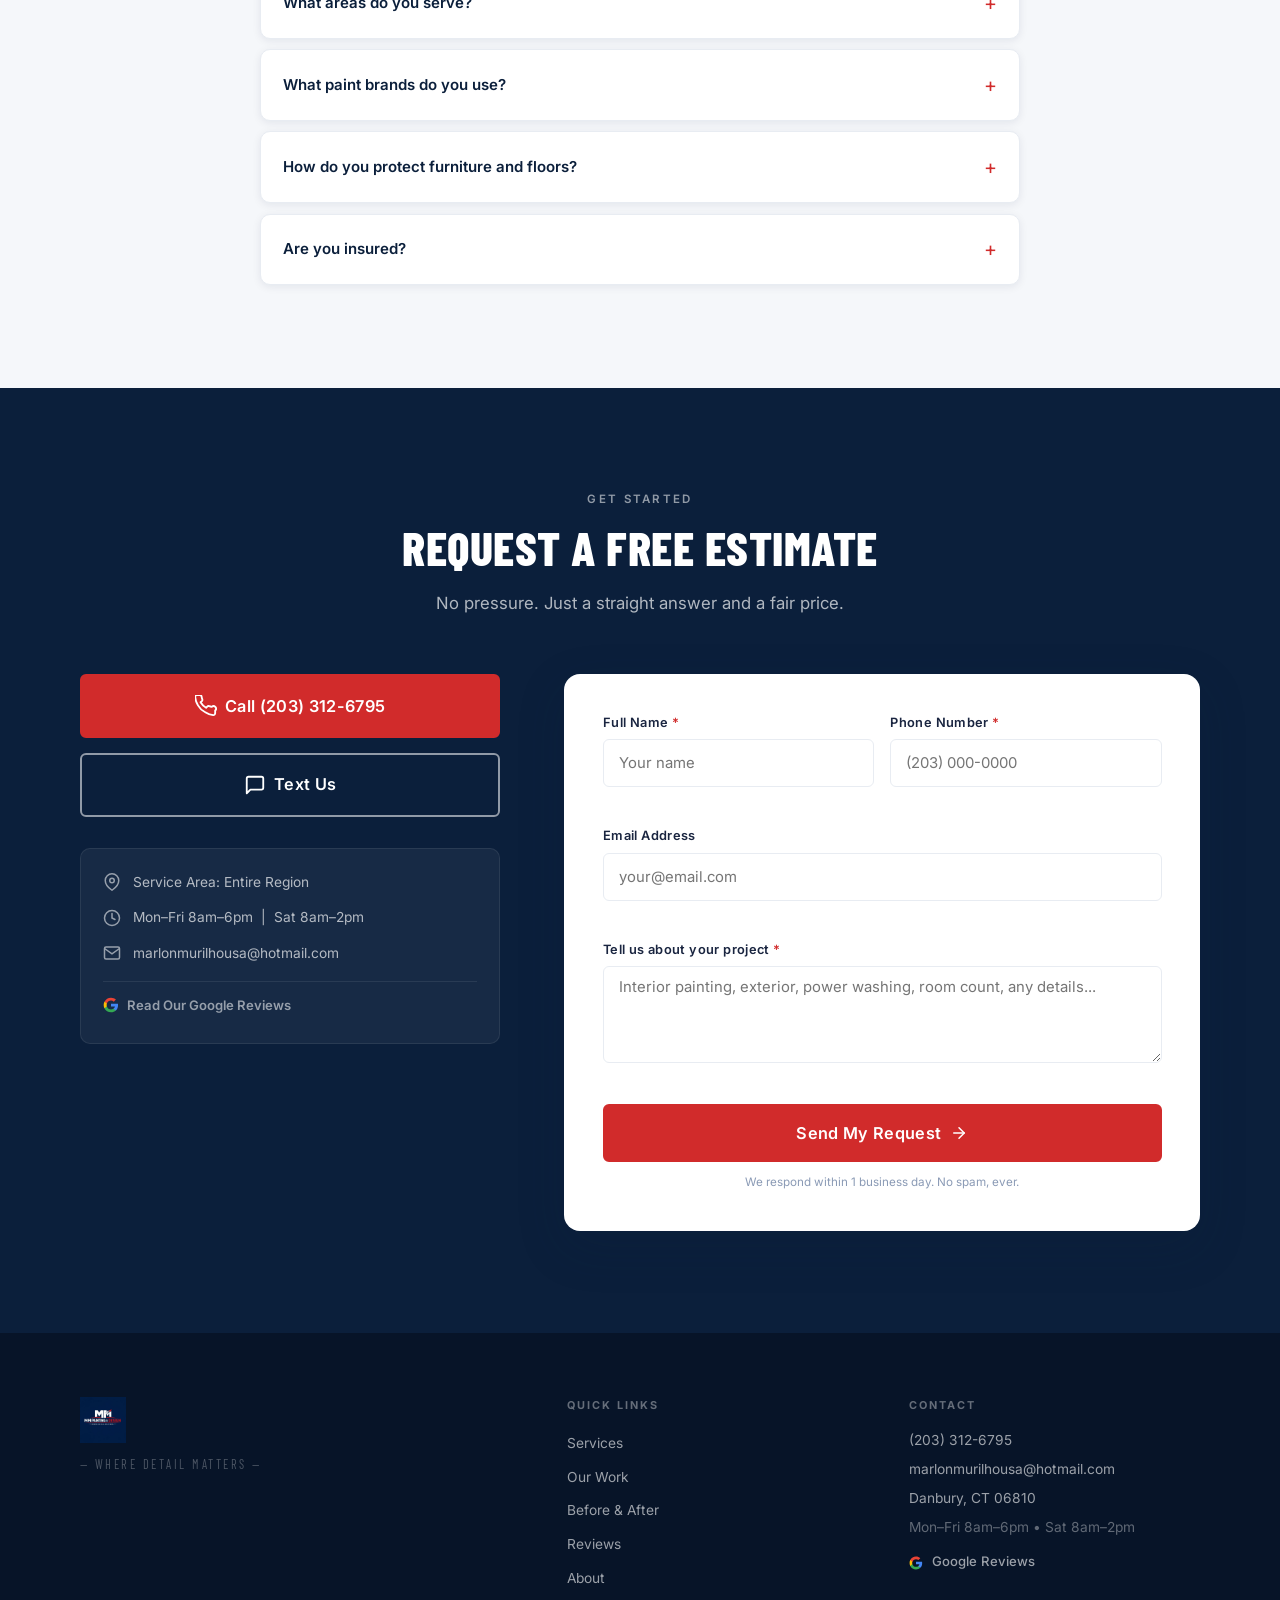
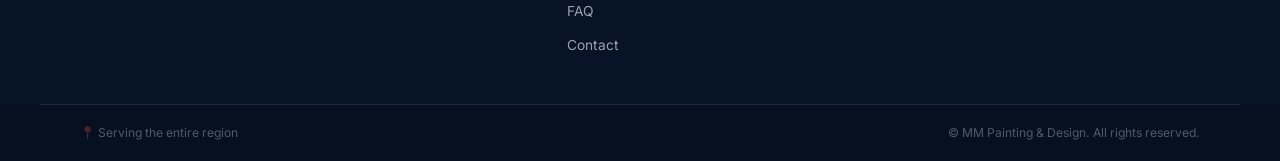
==== commit 5c25aeef: "Remove Before & After section from index.html Removed the 'Before & After' section from the HTML." ====
--- a/index.html
+++ b/index.html
@@ -382,77 +382,6 @@
       </div>
     </section>
     
-<!-- ===== BEFORE & AFTER ===== -->
-<section class="section before-after-section" id="transformations" aria-labelledby="beforeAfterHeading">
-  <div class="container">
-    <div class="section-header">
-      <span class="section-eyebrow light" data-i18n="ba_eyebrow">The MM Difference</span>
-      <h2 class="section-title light" id="beforeAfterHeading" data-i18n="ba_title">Before &amp; After</h2>
-      <p class="section-sub light" data-i18n="ba_sub">See what a detail-oriented finish actually looks like.</p>
-    </div>
-
-    <div class="ba-wrapper">
-      <div class="ba-tabs-row" id="baTabs"></div>
-
-      <div class="ba-stage" id="baStage">
-        <div class="ba-before" id="baBefore"></div>
-        <div class="ba-after"  id="baAfter"></div>
-        <div class="ba-divider-line" id="baDivLine"></div>
-        <div class="ba-handle" id="baHandle">
-          <svg width="22" height="22" viewBox="0 0 24 24" fill="none" aria-hidden="true">
-            <path d="M8 5l-5 7 5 7M16 5l5 7-5 7" stroke="#D12B2B" stroke-width="2.2" stroke-linecap="round" stroke-linejoin="round"/>
-          </svg>
-        </div>
-        <span class="ba-badge ba-badge-before" data-i18n="ba_before">Before</span>
-        <span class="ba-badge ba-badge-after" data-i18n="ba_after">After</span>
-        <span class="ba-counter" id="baCounter"></span>
-      </div>
-
-      <div class="ba-thumbs-row" id="baThumbs"></div>
-      <p class="ba-caption-text" id="baCaption"></p>
-
-      <div class="ba-gallery-btn-wrap">
-        <button type="button" class="ba-gallery-btn" id="baGalBtn" aria-expanded="false">
-          <svg viewBox="0 0 24 24" fill="none" stroke="currentColor" stroke-width="1.8" stroke-linecap="round" aria-hidden="true">
-            <rect x="3" y="3" width="7" height="7" rx="1"/><rect x="14" y="3" width="7" height="7" rx="1"/>
-            <rect x="3" y="14" width="7" height="7" rx="1"/><rect x="14" y="14" width="7" height="7" rx="1"/>
-          </svg>
-          <span>View full gallery of this project</span>
-        </button>
-      </div>
-
-      <div class="ba-overlay" id="baOverlay" aria-hidden="true">
-        <div class="ba-overlay-header">
-          <span class="ba-overlay-title" id="baOverlayTitle"></span>
-          <button type="button" class="ba-close-btn" id="baCloseOverlay" aria-label="Close gallery">
-            <svg width="14" height="14" viewBox="0 0 24 24" fill="none" stroke="currentColor" stroke-width="2.2" stroke-linecap="round" aria-hidden="true">
-              <line x1="18" y1="6" x2="6" y2="18"/><line x1="6" y1="6" x2="18" y2="18"/>
-            </svg>
-            <span data-i18n="ba_gallery_close">Close</span>
-          </button>
-        </div>
-        <div class="ba-gal-grid" id="baGalGrid"></div>
-      </div>
-
-      <div class="ba-lightbox" id="baLightbox" aria-hidden="true">
-        <div class="ba-lb-top">
-          <span class="ba-lb-info" id="baLbInfo"></span>
-          <button type="button" class="ba-lb-close" id="baLbClose" data-i18n="ba_gallery_close">Close</button>
-        </div>
-        <img class="ba-lb-img" id="baLbImg" src="" alt="" />
-        <div class="ba-lb-nav">
-          <button type="button" class="ba-lb-arrow" id="baLbPrev" aria-label="Previous photo">
-            <svg viewBox="0 0 24 24" fill="none" stroke="currentColor" stroke-width="2.2" stroke-linecap="round" aria-hidden="true"><polyline points="15 18 9 12 15 6"/></svg>
-          </button>
-          <span class="ba-lb-info" id="baLbCount"></span>
-          <button type="button" class="ba-lb-arrow" id="baLbNext" aria-label="Next photo">
-            <svg viewBox="0 0 24 24" fill="none" stroke="currentColor" stroke-width="2.2" stroke-linecap="round" aria-hidden="true"><polyline points="9 18 15 12 9 6"/></svg>
-          </button>
-        </div>
-      </div>
-    </div>
-  </div>
-</section>
 
     <!-- ===== REVIEWS ===== -->
     <section class="section reviews-section" id="reviews" aria-labelledby="reviewsHeading">
--- a/styles.css
+++ b/styles.css
@@ -885,102 +885,7 @@
 }
 
 /* ── LEAD SAFE ── */
-.lead-safe-section {
-  background:
-    radial-gradient(circle at top left, rgba(47, 155, 82, 0.1), transparent 32%),
-    linear-gradient(180deg, #f7faf8 0%, #eef4f2 100%);
-  border-top: 1px solid rgba(11,31,59,0.06);
-  border-bottom: 1px solid rgba(11,31,59,0.06);
-}
-
-.lead-safe-card {
-  display: grid;
-  grid-template-columns: minmax(280px, 360px) 1fr;
-  gap: clamp(1.5rem, 3vw, 3rem);
-  align-items: center;
-  padding: clamp(1.5rem, 3vw, 2.35rem);
-  background: rgba(255,255,255,0.82);
-  border: 1px solid rgba(11,31,59,0.08);
-  border-radius: var(--radius-lg);
-  box-shadow: 0 18px 44px rgba(11,31,59,0.08);
-  backdrop-filter: blur(10px);
-}
-
-.lead-safe-badge-panel {
-  text-align: center;
-  padding: 1.2rem;
-  border-radius: calc(var(--radius-lg) - 6px);
-  background: linear-gradient(180deg, #ffffff 0%, #f1f8f4 100%);
-  border: 1px solid rgba(11,31,59,0.06);
-}
-
-.lead-safe-badge-img {
-  width: min(100%, 320px);
-  height: auto;
-  display: block;
-  margin: 0 auto;
-}
-
-.lead-safe-cert {
-  margin-top: 0.9rem;
-  color: var(--navy);
-  font-size: 0.82rem;
-  font-weight: 700;
-  letter-spacing: 0.08em;
-  text-transform: uppercase;
-}
-
-.lead-safe-sub {
-  max-width: 62ch;
-}
-
-.lead-safe-copy {
-  margin-top: 0.9rem;
-  max-width: 62ch;
-  color: var(--text);
-  line-height: 1.75;
-}
-
-.lead-safe-points {
-  display: grid;
-  grid-template-columns: repeat(3, minmax(0, 1fr));
-  gap: 0.9rem;
-  margin-top: 1.35rem;
-}
-
-.lead-safe-point {
-  display: flex;
-  align-items: flex-start;
-  gap: 0.8rem;
-  padding: 0.95rem 1rem;
-  border-radius: var(--radius-md);
-  background: var(--white);
-  border: 1px solid rgba(11,31,59,0.08);
-  box-shadow: 0 10px 28px rgba(11,31,59,0.06);
-}
-
-.lead-safe-point-icon {
-  width: 42px;
-  height: 42px;
-  flex-shrink: 0;
-  display: inline-flex;
-  align-items: center;
-  justify-content: center;
-  border-radius: 50%;
-  color: #2f9b52;
-  background: rgba(47, 155, 82, 0.1);
-}
-
-.lead-safe-point-text {
-  color: var(--text);
-  font-size: 0.95rem;
-  line-height: 1.55;
-  font-weight: 600;
-}
-
-.lead-safe-cta {
-  margin-top: 1.4rem;
-}
+
 
 /* ── BEFORE & AFTER ── */
 .before-after-section { background: var(--navy-dark); }
